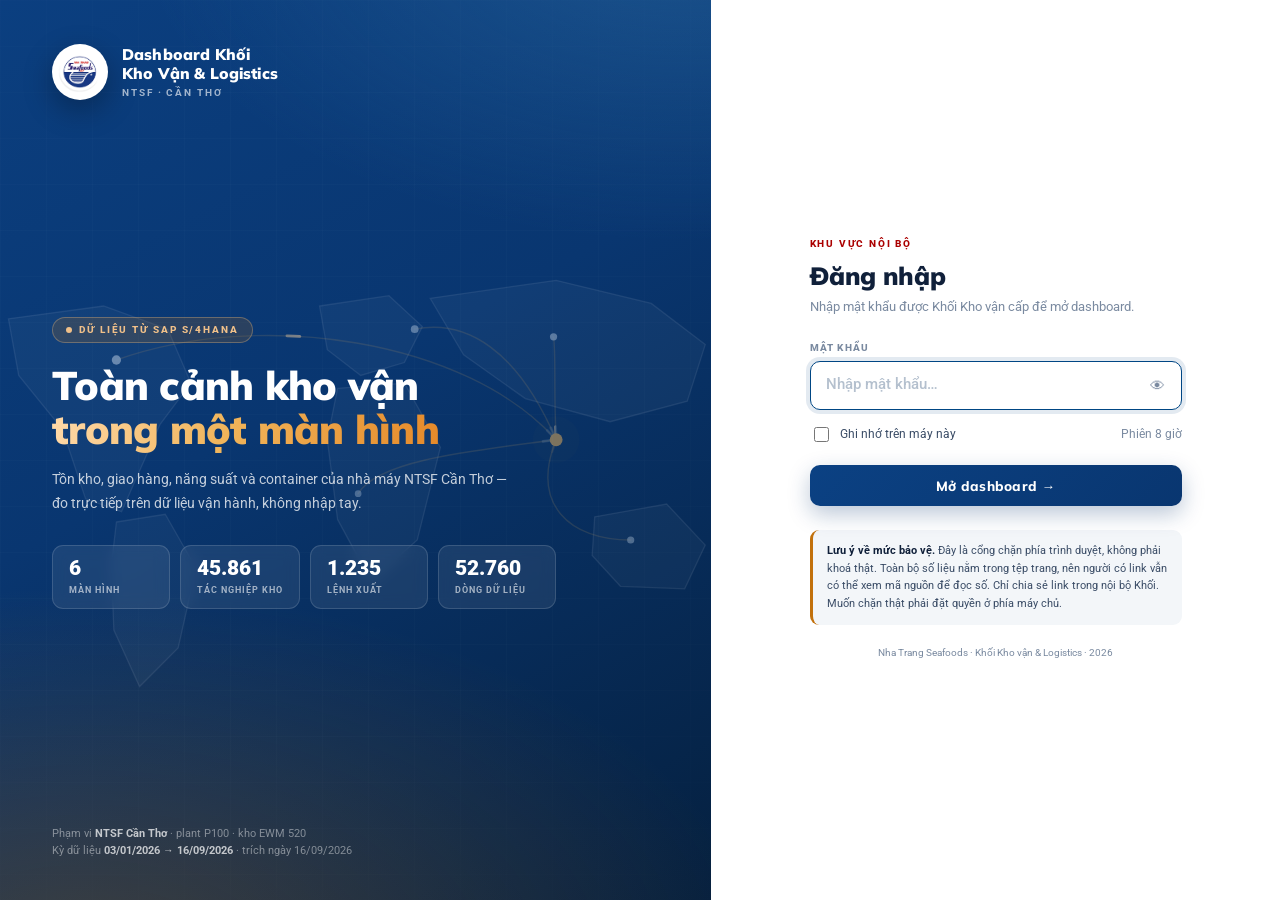
==== dinh-nghia.html @ 48fdb25f "Dashboard Kho van & Logistics NTSF - 6 man hinh, du lieu SAP S/4HANA" ====
<!doctype html>
<html lang="vi">
<head>
<meta charset="utf-8">
<meta name="viewport" content="width=device-width, initial-scale=1, viewport-fit=cover">
<script data-src="auth.js">
/* ═══════════════════════════════════════════════════════
   Dashboard Khối Kho Vận & Logistics — cổng đăng nhập
   ───────────────────────────────────────────────────────
   LƯU Ý QUAN TRỌNG VỀ MỨC BẢO VỆ:
   Đây là CỔNG CHẶN phía trình duyệt, KHÔNG PHẢI KHOÁ THẬT.
   Toàn bộ số liệu nằm ngay trong tệp HTML. Người có link
   vẫn có thể xem mã nguồn trang để đọc số mà không cần
   đăng nhập. Muốn bảo vệ thật thì phải chặn ở phía máy chủ
   (SharePoint, IIS, Nginx...) hoặc mã hoá nội dung trang.
   Mật khẩu ở đây lưu dạng BĂM (SHA-256, 5.000 vòng, có muối)
   nên không đọc ngược ra được, nhưng cổng vẫn vượt qua được.

   ĐỔI MẬT KHẨU: xem hướng dẫn trong tệp DOI-MAT-KHAU.md
   ═══════════════════════════════════════════════════════ */
(function (root) {
  'use strict';

  /* ── Cấu hình ─────────────────────────────────────── */
  var SALT   = 'NTSF-KVL-2026::';
  var ROUNDS = 5000;
  var HASH   = 'af64b8c47783a4b4afd4b6db3922e9144b041d3426dc27fad94410a9715a2b6f';
  var KEY    = 'ntsf_kvl_session';
  var TTL_H  = 8;      // phiên hết hạn sau 8 giờ
  var LOGIN  = 'login.html';

  /* ── SHA-256 thuần JavaScript ─────────────────────────
     Không dùng crypto.subtle vì hàm đó không chạy khi mở
     trang bằng file:// (nháy đúp tệp trên ổ đĩa).        */
  var K = [
    0x428a2f98,0x71374491,0xb5c0fbcf,0xe9b5dba5,0x3956c25b,0x59f111f1,0x923f82a4,0xab1c5ed5,
    0xd807aa98,0x12835b01,0x243185be,0x550c7dc3,0x72be5d74,0x80deb1fe,0x9bdc06a7,0xc19bf174,
    0xe49b69c1,0xefbe4786,0x0fc19dc6,0x240ca1cc,0x2de92c6f,0x4a7484aa,0x5cb0a9dc,0x76f988da,
    0x983e5152,0xa831c66d,0xb00327c8,0xbf597fc7,0xc6e00bf3,0xd5a79147,0x06ca6351,0x14292967,
    0x27b70a85,0x2e1b2138,0x4d2c6dfc,0x53380d13,0x650a7354,0x766a0abb,0x81c2c92e,0x92722c85,
    0xa2bfe8a1,0xa81a664b,0xc24b8b70,0xc76c51a3,0xd192e819,0xd6990624,0xf40e3585,0x106aa070,
    0x19a4c116,0x1e376c08,0x2748774c,0x34b0bcb5,0x391c0cb3,0x4ed8aa4a,0x5b9cca4f,0x682e6ff3,
    0x748f82ee,0x78a5636f,0x84c87814,0x8cc70208,0x90befffa,0xa4506ceb,0xbef9a3f7,0xc67178f2
  ];

  function rotr(x, n) { return (x >>> n) | (x << (32 - n)); }

  function toUtf8(s) {
    var out = '', i, c;
    for (i = 0; i < s.length; i++) {
      c = s.charCodeAt(i);
      if (c < 0x80) out += String.fromCharCode(c);
      else if (c < 0x800) out += String.fromCharCode(0xC0 | (c >> 6), 0x80 | (c & 63));
      else out += String.fromCharCode(0xE0 | (c >> 12), 0x80 | ((c >> 6) & 63), 0x80 | (c & 63));
    }
    return out;
  }

  function sha256(msg) {
    var m = toUtf8(msg), bits = m.length * 8, i, j;
    m += '\x80';
    while (m.length % 64 !== 56) m += '\x00';

    var nw = m.length / 4, words = new Array(nw + 2);
    for (i = 0; i < nw; i++) words[i] = 0;
    for (i = 0; i < m.length; i++) words[i >> 2] |= m.charCodeAt(i) << (24 - (i % 4) * 8);
    words[nw]     = Math.floor(bits / 4294967296);
    words[nw + 1] = bits >>> 0;

    var H = [0x6a09e667,0xbb67ae85,0x3c6ef372,0xa54ff53a,0x510e527f,0x9b05688c,0x1f83d9ab,0x5be0cd19];
    var w = new Array(64), a, b, c, d, e, f, g, h, s0, s1, ch, mj, t1, t2;

    for (j = 0; j < words.length; j += 16) {
      for (i = 0; i < 16; i++) w[i] = words[j + i] | 0;
      for (i = 16; i < 64; i++) {
        s0 = rotr(w[i-15], 7) ^ rotr(w[i-15], 18) ^ (w[i-15] >>> 3);
        s1 = rotr(w[i-2], 17) ^ rotr(w[i-2], 19) ^ (w[i-2] >>> 10);
        w[i] = (w[i-16] + s0 + w[i-7] + s1) | 0;
      }
      a = H[0]; b = H[1]; c = H[2]; d = H[3]; e = H[4]; f = H[5]; g = H[6]; h = H[7];
      for (i = 0; i < 64; i++) {
        s1 = rotr(e, 6) ^ rotr(e, 11) ^ rotr(e, 25);
        ch = (e & f) ^ (~e & g);
        t1 = (h + s1 + ch + K[i] + w[i]) | 0;
        s0 = rotr(a, 2) ^ rotr(a, 13) ^ rotr(a, 22);
        mj = (a & b) ^ (a & c) ^ (b & c);
        t2 = (s0 + mj) | 0;
        h = g; g = f; f = e; e = (d + t1) | 0; d = c; c = b; b = a; a = (t1 + t2) | 0;
      }
      H[0] = (H[0]+a)|0; H[1] = (H[1]+b)|0; H[2] = (H[2]+c)|0; H[3] = (H[3]+d)|0;
      H[4] = (H[4]+e)|0; H[5] = (H[5]+f)|0; H[6] = (H[6]+g)|0; H[7] = (H[7]+h)|0;
    }
    var out = '';
    for (i = 0; i < 8; i++) out += ('00000000' + (H[i] >>> 0).toString(16)).slice(-8);
    return out;
  }

  function derive(pw) {
    var x = sha256(SALT + pw);
    for (var i = 1; i < ROUNDS; i++) x = sha256(x);
    return x;
  }

  /* ── Lưu phiên ────────────────────────────────────── */
  function store(remember) {
    return remember ? root.localStorage : root.sessionStorage;
  }

  function read() {
    var raw = null;
    try { raw = root.sessionStorage.getItem(KEY) || root.localStorage.getItem(KEY); } catch (e) { return null; }
    if (!raw) return null;
    try { return JSON.parse(raw); } catch (e) { return null; }
  }

  function valid() {
    var s = read();
    return !!(s && s.v === HASH && s.e > Date.now());
  }

  function grant(remember) {
    var payload = JSON.stringify({ v: HASH, e: Date.now() + TTL_H * 3600 * 1000 });
    try { store(remember).setItem(KEY, payload); } catch (e) { return false; }
    return true;
  }

  function clear() {
    try { root.sessionStorage.removeItem(KEY); root.localStorage.removeItem(KEY); } catch (e) {}
  }

  /* ── API ──────────────────────────────────────────── */
  root.NTSF_AUTH = {
    /* Kiểm tra mật khẩu. Trả về true/false. */
    check: function (pw) { return derive(String(pw || '')) === HASH; },

    /* Ghi nhận phiên đăng nhập. */
    grant: grant,

    /* Còn phiên hợp lệ hay không. */
    valid: valid,

    /* Số giờ còn lại của phiên. */
    ttl: function () {
      var s = read();
      return s && s.e > Date.now() ? (s.e - Date.now()) / 3600000 : 0;
    },

    /* Đặt ở <head> mỗi trang: chưa đăng nhập thì đá về trang đăng nhập. */
    guard: function () {
      if (valid()) return true;
      var here = root.location.pathname.split('/').pop() || 'index.html';
      root.location.replace(LOGIN + '?next=' + encodeURIComponent(here));
      return false;
    },

    /* Thoát và quay về trang đăng nhập. */
    logout: function () {
      clear();
      root.location.replace(LOGIN);
    },

    /* Dùng khi cần tính lại mã băm cho mật khẩu mới. */
    derive: derive
  };
})(window);

</script>
<script>NTSF_AUTH.guard();</script>
<title>Định nghĩa chỉ số</title>
<link rel="preconnect" href="https://fonts.googleapis.com">
<link rel="preconnect" href="https://fonts.gstatic.com" crossorigin>
<link rel="stylesheet" href="https://fonts.googleapis.com/css2?family=Mulish:wght@400;600;700;800;900&family=Roboto:wght@400;500;700&display=swap">
<style data-src="styles.css">
:root{
  /* ——— Nhận diện Nha Trang Seafoods ——— */
  --navy:#093670; --navy-2:#0c4386; --blue:#004684;
  --c1:#004684; --c2:#2E6FA6; --c3:#7FA8C8; --c4:#0B2B4A; --c5:#C2710C;
  --amber:#C2710C; --amber-soft:#E9A13B; --amber-bg:#FDF6EC; --amber-line:#E8CFA6;
  --brand-red:#AB0101;
  /* ——— Trạng thái ——— */
  --good:#1F7A45; --bad:#B42318; --warn:#B7791F;
  --good-bg:#EDF7F1; --bad-bg:#FDF1F0; --warn-bg:#FDF7EA;
  /* ——— Trung tính lệch xanh ——— */
  --ink:#10203A; --ink-2:#41506B; --ink-3:#78879E;
  --line:#DCE3EB; --line-soft:#EAEFF4;
  --bg:#F3F6F9; --surface:#FFFFFF; --surface-soft:#FAFCFD; --surface-tint:#EFF4F8;
  --on-navy:#C6D4E4; --on-navy-2:#94A9C2;
  /* ——— Hình khối ——— */
  --r-card:12px; --r-panel:8px; --r-kpi:7px; --r-ctl:6px; --r-pill:999px;
  --sh-card:0 2px 8px rgba(9,54,112,.07);
  --sh-kpi:0 1px 4px rgba(9,54,112,.06);
  --sh-float:0 24px 70px rgba(9,26,50,.32);
  --sidebar-w:256px;
}
@media (prefers-color-scheme:dark){ :root:not([data-theme="light"]){
  --navy:#07264F; --navy-2:#0a3163; --blue:#4E96D0;
  --c1:#4E96D0; --c2:#7FB3DC; --c3:#A9CBE8; --c4:#2E6FA6; --c5:#E9A13B;
  --amber:#E9A13B; --amber-bg:#2A2113; --amber-line:#5C4A26;
  --brand-red:#E06060;
  --good:#4FBE83; --bad:#F0736A; --warn:#E0B255;
  --good-bg:#12291D; --bad-bg:#2E1613; --warn-bg:#2A2313;
  --ink:#E8EEF6; --ink-2:#AFC0D4; --ink-3:#7F92A8;
  --line:#22354E; --line-soft:#1B2B40;
  --bg:#0B1522; --surface:#121E2E; --surface-soft:#162335; --surface-tint:#1A2839;
  --on-navy:#B9CBE0; --on-navy-2:#8AA1BC;
  --sh-card:0 2px 8px rgba(0,0,0,.4);
  --sh-kpi:0 1px 4px rgba(0,0,0,.3);
}}
:root[data-theme="dark"]{
  --navy:#07264F; --navy-2:#0a3163; --blue:#4E96D0;
  --c1:#4E96D0; --c2:#7FB3DC; --c3:#A9CBE8; --c4:#2E6FA6; --c5:#E9A13B;
  --amber:#E9A13B; --amber-bg:#2A2113; --amber-line:#5C4A26;
  --brand-red:#E06060;
  --good:#4FBE83; --bad:#F0736A; --warn:#E0B255;
  --good-bg:#12291D; --bad-bg:#2E1613; --warn-bg:#2A2313;
  --ink:#E8EEF6; --ink-2:#AFC0D4; --ink-3:#7F92A8;
  --line:#22354E; --line-soft:#1B2B40;
  --bg:#0B1522; --surface:#121E2E; --surface-soft:#162335; --surface-tint:#1A2839;
  --on-navy:#B9CBE0; --on-navy-2:#8AA1BC;
  --sh-card:0 2px 8px rgba(0,0,0,.4);
  --sh-kpi:0 1px 4px rgba(0,0,0,.3);
}

*{box-sizing:border-box}
html,body{margin:0;padding:0}
body{
  background:var(--bg); color:var(--ink);
  font-family:Mulish,"Segoe UI",system-ui,-apple-system,Arial,sans-serif;
  font-size:14px; line-height:1.45; -webkit-font-smoothing:antialiased;
}
.num{font-family:Roboto,Mulish,system-ui,sans-serif; font-variant-numeric:tabular-nums}

/* ═══ KHUNG ═══ */
.shell{display:flex; min-height:100vh}

/* ═══ SIDEBAR ═══ */
.side{
  width:var(--sidebar-w); flex:0 0 var(--sidebar-w); background:var(--navy);
  display:flex; flex-direction:column; position:sticky; top:0; height:100vh; overflow-y:auto;
}
.side-top{display:flex; gap:12px; align-items:center; padding:20px 16px 18px; border-bottom:1px solid rgba(255,255,255,.09)}
.side-badge{
  width:58px; height:58px; flex:0 0 58px; border-radius:var(--r-pill); background:#fff;
  display:flex; align-items:center; justify-content:center; overflow:hidden;
  box-shadow:0 2px 8px rgba(0,0,0,.25); padding:4px;
}
.side-badge img{
  display:block; width:100%; height:100%;
  max-width:100%; max-height:100%; object-fit:contain;
}
.side-name{font-size:13px; font-weight:800; color:#fff; line-height:1.3; letter-spacing:-.005em}
.side-sub{font-size:9px; font-weight:700; color:var(--on-navy); letter-spacing:.07em; margin-top:4px}
.nav{padding:10px 10px 16px; flex:1}
.nav-label{font-size:8px; font-weight:800; letter-spacing:.15em; text-transform:uppercase; color:var(--amber-soft); padding:20px 9px 9px}
.nav-label + .nav-label, .nav-label.dim{color:var(--on-navy-2)}
.nav-item{ text-decoration:none;
  display:flex; align-items:center; gap:11px; padding:11px 11px; border-radius:var(--r-ctl);
  color:var(--on-navy); font-size:12px; font-weight:600; cursor:pointer; border:0;
  background:transparent; width:100%; text-align:left; font-family:inherit;
  border-left:3px solid transparent; margin-bottom:5px; line-height:1.3;
}
.nav-item:hover{background:rgba(255,255,255,.07); color:#fff}
.nav-item[aria-current="page"]{background:rgba(255,255,255,.13); color:#fff; border-left-color:var(--brand-red)}
.nav-item:focus-visible{outline:2px solid var(--amber-soft); outline-offset:1px}
.nav-ico{width:14px; text-align:center; opacity:.85; flex:0 0 14px}
.nav-item .soon{margin-left:auto; font-size:8px; font-weight:700; color:var(--on-navy-2); letter-spacing:.04em}
.side-foot{padding:16px 16px 20px; border-top:1px solid rgba(255,255,255,.09)}
.side-foot h4{margin:0 0 9px; font-size:9px; font-weight:800; letter-spacing:.13em; color:var(--amber-soft); text-transform:uppercase}
.side-foot p{margin:0 0 6px; font-size:9.5px; color:var(--on-navy-2); line-height:1.6}
.side-foot p:last-child{margin-bottom:0}

/* ═══ MAIN ═══ */
.main{flex:1; min-width:0; display:flex; flex-direction:column}
.topbar{
  position:sticky; top:env(safe-area-inset-top,0px); z-index:30;
  background:var(--surface); border-bottom:1px solid var(--line);
  display:flex; align-items:center; gap:14px; padding:10px 20px; flex-wrap:wrap;
}
.eyebrow{font-size:9px; font-weight:800; letter-spacing:.14em; text-transform:uppercase; color:var(--brand-red)}
.topbar h1{margin:2px 0 0; font-size:23px; font-weight:800; letter-spacing:-.01em}
.topbar .grow{flex:1}
.btn{
  display:inline-flex; align-items:center; gap:6px; font-family:inherit; font-size:11px; font-weight:700;
  padding:7px 13px; border-radius:var(--r-pill); border:1px solid var(--line);
  background:var(--surface); color:var(--ink-2); cursor:pointer;
}
.btn:hover{background:var(--surface-tint); color:var(--ink)}
.btn.primary{background:var(--blue); border-color:var(--blue); color:#fff}
.btn.primary:hover{background:var(--navy); border-color:var(--navy)}
.btn:focus-visible{outline:2px solid var(--amber); outline-offset:2px}

.wrap{padding:16px 20px 40px; display:flex; flex-direction:column; gap:14px}

/* ═══ BỘ LỌC ═══ */
.filters{background:var(--surface); border:1px solid var(--line); border-radius:var(--r-panel); padding:12px 14px; box-shadow:var(--sh-kpi)}
.filters h3{margin:0 0 9px; font-size:12px; font-weight:700}
.chips{display:flex; gap:6px; flex-wrap:wrap; align-items:center}
.chip{
  font-family:inherit; font-size:11px; font-weight:700; padding:5px 11px; border-radius:var(--r-pill);
  border:1px solid var(--line); background:var(--surface); color:var(--ink-2); cursor:pointer;
}
.chip:hover{border-color:var(--c2); color:var(--ink)}
.chip[aria-pressed="true"]{background:var(--blue); border-color:var(--blue); color:#fff}
.chip:focus-visible{outline:2px solid var(--amber); outline-offset:2px}
.filter-note{margin:9px 0 0; font-size:10px; color:var(--ink-3); line-height:1.5}

/* ═══ BĂNG MỤC ═══ */
.banner{
  background:linear-gradient(100deg,var(--navy),var(--navy-2)); color:#fff;
  border-radius:var(--r-panel); padding:13px 16px;
}
.banner h2{margin:0; font-size:20px; font-weight:800; letter-spacing:-.01em}
.banner p{margin:4px 0 0; font-size:10.5px; color:var(--on-navy); line-height:1.5}

/* ═══ HERO + KPI ═══ */
.hero-row{display:grid; grid-template-columns:minmax(230px,1fr) 2.15fr; gap:14px; align-items:stretch}
.hero{
  background:var(--surface); border:1px solid var(--line); border-top:3px solid var(--c5);
  border-radius:var(--r-card); padding:16px; box-shadow:var(--sh-card);
  display:flex; flex-direction:column; justify-content:center; cursor:pointer; text-align:left; font-family:inherit;
}
.hero:hover{border-color:var(--c2)}
.hero:focus-visible{outline:2px solid var(--amber); outline-offset:2px}
.hero .lbl{font-size:9px; font-weight:800; letter-spacing:.11em; text-transform:uppercase; color:var(--ink-3)}
.hero .kpi-head{margin-bottom:2px}
.hero .big{font-size:52px; font-weight:900; line-height:1; letter-spacing:-.03em; margin:7px 0 2px; color:var(--ink)}
.hero .big small{font-size:20px; font-weight:800; margin-left:2px}
.hero .sub{font-size:11px; color:var(--ink-2); font-weight:600}
.hero .delta{margin-top:9px; font-size:11px; font-weight:800}
.hero .foot{margin-top:10px; padding-top:9px; border-top:1px dashed var(--line); font-size:10px; color:var(--ink-3); line-height:1.5}

/* 9 thẻ → lưới 3 cột cho đủ 3 hàng bằng nhau, không để thẻ đứng lẻ */
.kpis{display:grid; grid-template-columns:repeat(3,minmax(0,1fr)); gap:10px}
@media (max-width:1180px){ .kpis{grid-template-columns:repeat(2,minmax(0,1fr))} }
@media (max-width:620px){ .kpis{grid-template-columns:minmax(0,1fr)} }
.kpi{
  background:var(--surface); border:1px solid var(--line); border-radius:var(--r-kpi);
  padding:11px 12px 10px; box-shadow:var(--sh-kpi); cursor:pointer; text-align:left;
  font-family:inherit; color:inherit; display:flex; flex-direction:column; gap:2px;
}
.kpi:hover{border-color:var(--c2)}
.kpi:focus-visible{outline:2px solid var(--amber); outline-offset:2px}
.kpi .lbl{font-size:9px; font-weight:800; letter-spacing:.09em; text-transform:uppercase; color:var(--ink-3)}
/* nhãn cho biết chỉ số thuộc bộ KPI nào */
.kpi-head{display:flex; align-items:center; justify-content:space-between; gap:6px}
.tag{
  font-size:8px; font-weight:800; letter-spacing:.06em; padding:2px 6px;
  border-radius:var(--r-pill); white-space:nowrap; flex:none;
}
.tag.kpi-code{background:var(--surface-tint); color:var(--blue); border:1px solid var(--line)}
.tag.kpi-part{background:var(--warn-bg); color:var(--warn); border:1px solid var(--amber-line)}
.tag.ops{background:transparent; color:var(--ink-3); border:1px dashed var(--line)}
.kpi .val{font-size:19px; font-weight:800; line-height:1.15; letter-spacing:-.02em}
.kpi .unit{font-size:9px; font-weight:400; color:var(--ink-3); margin-left:3px}
.kpi .cmp{font-size:9px; font-weight:800; margin-top:1px}
.kpi .prev{font-size:9px; color:var(--ink-3)}
.kpi .formula{font-size:9px; color:var(--ink-3); margin-top:5px; padding-top:5px; border-top:1px dashed var(--line-soft); line-height:1.4}
.kpi .spark{margin-top:5px; height:26px}
.up{color:var(--good)} .down{color:var(--bad)} .flat{color:var(--ink-3)}

/* ═══ THẺ BIỂU ĐỒ ═══ */
.grid2{display:grid; grid-template-columns:repeat(auto-fit,minmax(380px,1fr)); gap:14px}
.card{background:var(--surface); border:1px solid var(--line); border-radius:var(--r-card); padding:14px 16px 12px; box-shadow:var(--sh-card)}
.card h3{margin:0; font-size:14px; font-weight:700; letter-spacing:-.005em}
.card .how{margin:5px 0 0; font-size:10px; color:var(--ink-3); line-height:1.5}
.legend{display:flex; gap:14px; flex-wrap:wrap; margin:9px 0 2px}
.legend span{display:inline-flex; align-items:center; gap:5px; font-size:10px; font-weight:600; color:var(--ink-2)}
.swatch{width:11px; height:11px; border-radius:2px; flex:0 0 11px}
.swatch.line{height:3px; border-radius:2px; width:15px; flex-basis:15px}
.swatch.dash{height:0; border-top:2px dashed var(--ink-3); width:15px; flex-basis:15px; border-radius:0}
.chart{margin-top:4px; position:relative}
.chart svg{display:block; width:100%; height:auto}
.hitbox{cursor:pointer}
.hitbox:hover{fill:rgba(0,70,132,.06)}

/* tooltip */
.tip{
  position:fixed; z-index:120; pointer-events:none; opacity:0; transition:opacity .09s;
  background:var(--surface); border:1px solid var(--line); border-radius:var(--r-ctl);
  box-shadow:0 12px 32px rgba(9,54,112,.2); padding:8px 10px; font-size:11px; min-width:130px;
}
.tip.on{opacity:1}
.tip b{display:block; font-size:11px; margin-bottom:5px; color:var(--ink)}
.tip .r{display:flex; justify-content:space-between; gap:14px; margin-top:2px; color:var(--ink-2)}
.tip .r i{font-style:normal; font-weight:700; color:var(--ink)}

/* ═══ BẢNG ═══ */
.tbl-wrap{overflow-x:auto; margin-top:10px}
table{border-collapse:collapse; width:100%; font-size:11px; min-width:520px}
thead th{
  background:var(--navy); color:#fff; font-size:9px; font-weight:800; letter-spacing:.07em;
  text-transform:uppercase; padding:8px 10px; text-align:left; white-space:nowrap;
}
thead th.r{text-align:right}
tbody td{padding:8px 10px; border-bottom:1px solid var(--line-soft); color:var(--ink-2)}
tbody td.r{text-align:right}
tbody td b{color:var(--ink); font-weight:700}
tbody tr:hover{background:var(--surface-tint)}
.dot{display:inline-block; width:8px; height:8px; border-radius:50%; margin-right:6px; vertical-align:-1px}
.pill{display:inline-flex; align-items:center; gap:5px; font-size:9.5px; font-weight:800; padding:3px 8px; border-radius:var(--r-pill)}
.pill.bad{background:var(--bad-bg); color:var(--bad)}
.pill.warn{background:var(--warn-bg); color:var(--warn)}
.pill.good{background:var(--good-bg); color:var(--good)}

/* ═══ HỘP KẾT LUẬN ═══ */
.insight{background:var(--amber-bg); border:1px solid var(--amber-line); border-left:4px solid var(--amber); border-radius:var(--r-panel); padding:12px 15px}
.insight h4{margin:0 0 6px; font-size:9.5px; font-weight:800; letter-spacing:.11em; text-transform:uppercase; color:var(--amber)}
.insight p{margin:0 0 5px; font-size:11.5px; color:var(--ink-2); line-height:1.6}
.insight p:last-child{margin-bottom:0}
.insight .formula{font-family:Roboto,monospace; font-weight:700; color:var(--ink); font-size:11.5px}
.insight .act{font-weight:800; color:var(--ink)}

/* ═══ MODAL ĐÀO SÂU ═══ */
.scrim{position:fixed; inset:0; background:rgba(9,26,50,.62); z-index:200; display:none; padding:20px; overflow-y:auto}
.scrim.on{display:block}
.modal{
  background:var(--bg); border-radius:var(--r-card); box-shadow:var(--sh-float);
  max-width:1120px; margin:0 auto; overflow:hidden;
}
.modal-head{background:var(--surface); padding:15px 20px 13px; border-bottom:1px solid var(--line); display:flex; align-items:flex-start; gap:14px}
.modal-head h2{margin:2px 0 0; font-size:23px; font-weight:800; letter-spacing:-.015em}
.modal-head h2 span{font-size:14px; font-weight:600; color:var(--ink-3); margin-left:7px}
.modal-body{padding:14px 20px 22px; display:flex; flex-direction:column; gap:13px}
.attrs{display:grid; grid-template-columns:repeat(auto-fit,minmax(118px,1fr)); gap:0; background:var(--surface); border:1px solid var(--line); border-radius:var(--r-panel); overflow:hidden}
.attr{padding:10px 13px; border-right:1px solid var(--line-soft)}
.attr:last-child{border-right:0}
.attr .k{font-size:8.5px; font-weight:800; letter-spacing:.09em; text-transform:uppercase; color:var(--ink-3)}
.attr .v{font-size:13px; font-weight:800; margin-top:3px; color:var(--ink)}
.attr .v small{font-size:9.5px; font-weight:600; color:var(--ink-3)}
.close{background:transparent; border:0; font-size:22px; line-height:1; color:var(--ink-3); cursor:pointer; padding:3px 7px; border-radius:var(--r-ctl); font-family:inherit}
.close:hover{background:var(--surface-tint); color:var(--ink)}
.close:focus-visible{outline:2px solid var(--amber); outline-offset:2px}

@media (max-width:960px){
  .hero-row{grid-template-columns:1fr}
  .side{position:fixed; left:-260px; transition:left .2s; z-index:60}
  .side.open{left:0}
  .main{width:100%}
  .menu-btn{display:inline-flex !important}
}
.menu-btn{display:none}
@media (max-width:430px){
  .wrap{padding:12px 16px 32px}
  .topbar{padding:10px 16px}
  .hero .big{font-size:42px}
}
@media (prefers-reduced-motion:reduce){*{transition:none !important; animation:none !important}}
.nav-item[aria-disabled="true"]{opacity:.62; cursor:default}
.nav-item[aria-disabled="true"]:hover{background:transparent; color:var(--on-navy)}

</style>
<style>
/* ── Từ điển chỉ số — chỉ dùng ở màn này ── */
.search{display:flex;align-items:center;gap:8px;background:var(--card);border:1px solid var(--line);
  border-radius:var(--r-pill);padding:7px 14px;max-width:420px;margin-top:10px}
.search input{border:0;background:transparent;flex:1;font:400 12.5px/1.4 Roboto,sans-serif;color:var(--ink);outline:none;min-width:0}
.search input::placeholder{color:var(--ink-3)}
.search span{color:var(--ink-3);font-size:12px;flex:none}
.count{font:700 10.5px/1.4 Roboto,sans-serif;color:var(--ink-3);margin-top:8px}
.dgrid{display:grid;grid-template-columns:repeat(2,minmax(0,1fr));gap:10px;margin-top:12px}
@media(max-width:900px){.dgrid{grid-template-columns:1fr}}
.dcard{background:var(--card);border:1px solid var(--line);border-radius:var(--r-panel);padding:13px 15px 12px;
  display:flex;flex-direction:column;gap:7px}
.dcard.hide{display:none}
.d-top{display:flex;align-items:flex-start;gap:8px;flex-wrap:wrap}
.d-top h4{margin:0;font:800 14px/1.3 Mulish,sans-serif;color:var(--ink);flex:1;min-width:140px}
.d-val{font:800 14px/1 Roboto,sans-serif;color:var(--blue);white-space:nowrap}
.d-val small{font:400 9.5px/1 Roboto,sans-serif;color:var(--ink-3);margin-left:3px}
.d-row{display:flex;gap:9px;font:400 11.5px/1.55 Roboto,sans-serif;color:var(--ink-2)}
.d-row b{flex:none;width:62px;font:700 9px/1.75 Roboto,sans-serif;letter-spacing:.06em;
  text-transform:uppercase;color:var(--ink-3)}
.d-ct{background:var(--panel);border-radius:6px;padding:7px 10px;
  font:500 11.5px/1.55 Roboto,sans-serif;color:var(--ink);border-left:3px solid var(--c3)}
.d-ct code{font:inherit;font-weight:700}
.d-warn{background:rgba(183,121,31,.10);border-left:3px solid var(--warn);border-radius:6px;padding:7px 10px;
  font:400 11.5px/1.6 Roboto,sans-serif;color:var(--ink-2)}
.d-warn b{color:var(--ink)}
.conv{display:grid;grid-template-columns:repeat(4,minmax(0,1fr));gap:9px;margin-top:10px}
@media(max-width:1180px){.conv{grid-template-columns:repeat(2,minmax(0,1fr))}}
@media(max-width:620px){.conv{grid-template-columns:1fr}}
.conv>div{background:var(--panel);border:1px solid var(--line);border-radius:var(--r-panel);padding:10px 12px}
.conv h5{margin:0 0 3px;font:800 10px/1.3 Roboto,sans-serif;letter-spacing:.06em;text-transform:uppercase;color:var(--ink-3)}
.conv p{margin:0;font:400 11.5px/1.5 Roboto,sans-serif;color:var(--ink-2)}
.conv b{color:var(--ink)}
</style>
<script data-src="logo.js">
window.NTSF_LOGO = '[data-uri]';
</script>
<script data-src="app.js">
/* ═══════════════════════════════════════════════════════
   Dashboard Khối Kho Vận & Logistics — thành phần dùng chung
   Sidebar · logo · điều hướng · giao diện sáng-tối
   ═══════════════════════════════════════════════════════ */
(function () {
  'use strict';

  var NAV = [
    { group: 'Điều hành' },
    { id: 'tong-quan',  href: 'index.html',      ico: '◪', label: 'Tổng quan' },
    { id: 'giao-hang',  href: 'giao-hang.html',  ico: '◰', label: 'Giao hàng & Khách hàng' },
    { id: 'ton-kho',    href: 'ton-kho.html',    ico: '▦', label: 'Tồn kho' },
    { id: 'nang-suat',  href: 'nang-suat.html',  ico: '◱', label: 'Năng suất kho' },
    { group: 'Quản trị', dim: true },
    { id: 'du-lieu',    href: 'du-lieu.html',    ico: '◈', label: 'Tình trạng dữ liệu KPI' },
    { id: 'dinh-nghia', href: 'dinh-nghia.html', ico: '◇', label: 'Định nghĩa chỉ số' }
  ];

  var FOOT = [
    'SAP S/4HANA · plant P100 · kho EWM 520',
    '45.861 tác nghiệp · 12.149 dòng lệnh xuất',
    '03/01/2026 → 16/09/2026 · trích 16/09/2026'
  ];

  function buildSidebar() {
    var side = document.getElementById('side');
    if (!side) return;
    var page = document.body.dataset.page || 'tong-quan';

    var html = ''
      + '<div class="side-top">'
      +   '<span class="side-badge"><img id="brandLogo" alt="Nha Trang Seafoods"></span>'
      +   '<div>'
      +     '<div class="side-name">Dashboard Khối<br>Kho Vận &amp; Logistics</div>'
      +     '<div class="side-sub">NTSF · CẦN THƠ</div>'
      +   '</div>'
      + '</div><nav class="nav">';

    NAV.forEach(function (n) {
      if (n.group) {
        html += '<div class="nav-label' + (n.dim ? ' dim' : '') + '">' + n.group + '</div>';
        return;
      }
      var on = n.id === page;
      var dead = n.href === '#';
      html += '<a class="nav-item" href="' + n.href + '"'
            + (on ? ' aria-current="page"' : '')
            + (dead ? ' aria-disabled="true"' : '') + '>'
            + '<span class="nav-ico">' + n.ico + '</span>' + n.label
            + (n.tag ? '<span class="soon">' + n.tag + '</span>' : '')
            + '</a>';
    });

    html += '</nav><div class="side-foot"><h4>Nguồn dữ liệu</h4>'
          + FOOT.map(function (p) { return '<p>' + p + '</p>'; }).join('')
          + '</div>';

    side.innerHTML = html;

    var img = document.getElementById('brandLogo');
    if (img && window.NTSF_LOGO) img.src = window.NTSF_LOGO;
  }

  function wireChrome() {
    var menu = document.getElementById('menuBtn');
    var side = document.getElementById('side');
    if (menu && side) menu.addEventListener('click', function () { side.classList.toggle('open'); });

    var t = document.getElementById('themeBtn');
    if (t) t.addEventListener('click', function () {
      var cur = document.documentElement.getAttribute('data-theme');
      var next = cur === 'dark' ? 'light'
               : cur === 'light' ? 'dark'
               : (matchMedia('(prefers-color-scheme: dark)').matches ? 'light' : 'dark');
      document.documentElement.setAttribute('data-theme', next);
      if (typeof window.drawAll === 'function') window.drawAll();
    });
  }

  /* Nút thoát — đặt cạnh nút "Giám đốc Khối" trên thanh trên cùng.
     Chỉ hiện khi trang có cổng đăng nhập (auth.js đã nạp). */
  function wireLogout() {
    if (!window.NTSF_AUTH) return;
    var bar = document.querySelector('.topbar');
    if (!bar || bar.querySelector('.logout-btn')) return;

    var b = document.createElement('button');
    b.className = 'btn logout-btn';
    b.type = 'button';
    b.title = 'Thoát khỏi dashboard';
    b.textContent = '⇥ Thoát';
    b.addEventListener('click', function () {
      if (confirm('Thoát khỏi dashboard?')) window.NTSF_AUTH.logout();
    });

    var last = bar.querySelector('.btn.primary');
    if (last) bar.insertBefore(b, last); else bar.appendChild(b);
  }

  function start() { buildSidebar(); wireChrome(); wireLogout(); }

  if (document.readyState === 'loading') document.addEventListener('DOMContentLoaded', start);
  else start();
})();

</script>
</head>
<body data-page="dinh-nghia">
<div class="shell">

  <aside class="side" id="side"></aside>

  <div class="main">
    <header class="topbar">
      <button class="btn menu-btn" id="menuBtn" aria-label="Mở menu">☰</button>
      <div>
        <div class="eyebrow">Nha Trang Seafoods · Khối Kho vận &amp; Logistics</div>
        <h1>Định nghĩa chỉ số</h1>
      </div>
      <div class="grow"></div>
      <button class="btn" id="themeBtn">◑ Giao diện</button>
      <button class="btn" onclick="window.print()">⎙ In / PDF</button>
      <button class="btn primary">Giám đốc Khối</button>
    </header>

    <div class="wrap">

      <section class="banner">
        <h2>Mọi con số trên dashboard được tính như thế nào</h2>
        <p>26 chỉ số đang hiển thị trên 5 màn hình · mỗi mục ghi rõ công thức, nguồn dữ liệu, xuất hiện ở đâu và cần lưu ý gì khi đọc · đây là màn tra cứu, cố ý không có biểu đồ</p>
      </section>

      <!-- QUY ƯỚC CHUNG -->
      <article class="card">
        <h3>Quy ước chung của toàn bộ dashboard</h3>
        <p class="how">Áp dụng cho mọi con số ở mọi màn · đọc phần này trước khi đọc từng chỉ số</p>
        <div class="conv">
          <div><h5>Phạm vi</h5><p>Chỉ <b>NTSF Cần Thơ</b>. Company code <b>P001</b>, plant <b>P100</b>, kho EWM <b>520</b>. Các nhà máy khác chưa dùng SAP nên không có trong dashboard.</p></div>
          <div><h5>Kỳ dữ liệu</h5><p><b>03/01/2026 → 16/09/2026</b>. Tháng 9 mới có <b>12 ngày</b>, đừng so trực tiếp với tháng đủ.</p></div>
          <div><h5>Thời điểm trích</h5><p><b>16/09/2026</b>, trích thủ công một lần. Số liệu đứng yên cho tới lần trích sau.</p></div>
          <div><h5>Múi giờ</h5><p>SAP lưu theo <b>UTC</b>. Dashboard đã đổi sang <b>giờ Việt Nam (UTC+7)</b> ở mọi chỗ hiển thị giờ.</p></div>
          <div><h5>Đơn vị khối lượng</h5><p><b>Tấn</b> = 1.000 kg. Chỉ cộng các dòng có đơn vị <b>KG</b> — dữ liệu gốc có 24 loại đơn vị, cộng lẫn sẽ sai.</p></div>
          <div><h5>Đơn vị tiền</h5><p><b>Tỷ đồng</b>, theo <b>giá trị sổ sách</b> của SAP, không phải giá bán.</p></div>
          <div><h5>Cách viết số</h5><p>Dấu <b>chấm</b> ngăn hàng nghìn, dấu <b>phẩy</b> ngăn thập phân. Chênh lệch giữa hai tỷ lệ ghi là <b>điểm %</b>.</p></div>
          <div><h5>Nhãn trên thẻ</h5><p>Nhãn <b>mã KPI</b> là chỉ tiêu cam kết. Nhãn <b>Vận hành</b> là chỉ số theo dõi thêm, không thuộc bộ KPI nào.</p></div>
        </div>
      </article>

      <!-- TỪ ĐIỂN -->
      <section class="filters">
        <h3>Tra cứu chỉ số</h3>
        <div class="search">
          <span>⌕</span>
          <input id="q" type="search" placeholder="Gõ tên chỉ số, mã KPI hoặc từ khoá…" autocomplete="off">
        </div>
        <div class="chips" id="chips" style="margin-top:10px">
          <button class="chip" aria-pressed="true" data-g="all">Tất cả</button>
          <button class="chip" data-g="ton">Tồn kho</button>
          <button class="chip" data-g="giao">Giao hàng</button>
          <button class="chip" data-g="cont">Container</button>
          <button class="chip" data-g="ns">Năng suất</button>
          <button class="chip" data-g="qt">Quản trị</button>
        </div>
        <p class="count" id="count"></p>
      </section>

      <div class="dgrid" id="dgrid"></div>

      <p class="count" id="empty" style="display:none;text-align:center;padding:24px 0">
        Không có chỉ số nào khớp. Thử một từ khoá ngắn hơn.
      </p>

      <!-- THUẬT NGỮ -->
      <article class="card">
        <h3>Từ điển thuật ngữ SAP và EWM</h3>
        <p class="how">Những tên gọi xuất hiện trong dữ liệu gốc và trong các báo cáo SAP, dịch sang cách nói của Khối</p>
        <div class="tbl-wrap"><table id="tblTerm">
          <thead><tr><th style="width:230px">Thuật ngữ</th><th style="width:200px">Gọi trong dashboard</th><th>Nghĩa</th></tr></thead>
          <tbody></tbody>
        </table></div>
      </article>

      <!-- KHÔNG ĐO ĐƯỢC -->
      <article class="card" style="border-top:3px solid var(--bad)">
        <h3>Những gì dashboard chưa đo được</h3>
        <p class="how">Liệt kê thẳng để không ai đi tìm nhầm chỗ · mỗi dòng ghi rõ vướng ở đâu</p>
        <div class="tbl-wrap"><table id="tblGap">
          <thead><tr><th style="width:250px">Nội dung</th><th style="width:220px">Vướng ở đâu</th><th>Vì sao</th></tr></thead>
          <tbody></tbody>
        </table></div>
      </article>

      <section class="insight">
        <h4>Ba chỗ dễ đọc nhầm nhất</h4>
        <p><span class="formula">Tổng luân chuyển kho 37.387 tấn ≠ Sản lượng giao khách 2.570 tấn — chênh 14,5 lần</span></p>
        <p><b>Một — luân chuyển kho và giao khách là hai thứ khác nhau.</b> Màn 1 có biểu đồ <b>Tổng luân chuyển kho</b> gồm toàn bộ 46 kho, tính cả nguyên liệu vào sản xuất và thức ăn ra trại. Màn 2 có <b>Sản lượng giao cho khách</b> chỉ tính hàng đi khách. Hai biểu đồ này không bao giờ khớp nhau và không nên khớp.</p>
        <p><b>Hai — cùng một chỉ số nhưng khác kỳ.</b> Màn 1 là màn điều hành nên hiển thị <b>tháng gần nhất</b>: giao đúng hạn 52,7%, sản lượng xử lý 103 tấn mỗi ngày. Các màn chuyên đề hiển thị <b>toàn kỳ</b>: giao đúng hạn 16,6%, sản lượng xử lý 144 tấn mỗi ngày. Không phải số nào sai, chỉ là khác kỳ — nhãn trên mỗi thẻ đều ghi rõ.</p>
        <p><b>Ba — con số đẹp chưa chắc là tin tốt.</b> <b>Chính xác soạn hàng 100%</b> không chứng minh thao tác chính xác, vì hệ thống tự xác nhận lệnh ngay khi tạo. <b>Mức lấp đầy kho 95,5%</b> không nói kho đã dùng hết sức chứa, vì mẫu số là đỉnh tồn chứ không phải sức chứa thiết kế. Hai chỗ này đều đã ghi cảnh báo ngay trên thẻ.</p>
        <p class="act">Gợi ý hành động: khi bộ KPI chính thức của Khối được chốt, sửa lại đúng ba chỗ — mảng chỉ tiêu ở Màn 5, nhãn mã KPI trên các thẻ, và các mục tương ứng ở màn này. Toàn bộ biểu đồ và bảng còn lại tự cập nhật theo.</p>
      </section>

    </div>
  </div>
</div>

<script>
/* ═══ TỪ ĐIỂN CHỈ SỐ — 26 mục đang hiển thị trên 5 màn ═══ */
const G={ton:'Tồn kho',giao:'Giao hàng',cont:'Container',ns:'Năng suất',qt:'Quản trị'};
const DEFS=[
/* ── TỒN KHO ── */
{g:'ton', n:'Tồn kho cuối kỳ', ma:null, val:'6.153,4', u:'tấn', man:'Màn 1 · Màn 3',
 ct:'Khối lượng tồn tại thời điểm chốt cuối tháng, chỉ cộng các dòng có đơn vị KG',
 ng:'stock_monthly.csv ← MMIM_STOCKINDATERANGE_SRV (tương đương MB5B / ZWM06)',
 luu:'Đây là số chốt cuối tháng 9. Ảnh chụp tồn tức thời trong stock.csv cho <b>6.040,2 tấn</b> — lệch vì khác thời điểm chốt, không phải một trong hai sai.'},

{g:'ton', n:'Mức lấp đầy kho', ma:'CC-04', val:'95,5', u:'%', man:'Màn 1 · Màn 3',
 ct:'Tồn kho cuối kỳ ÷ Sức chứa quy ước 6.444,6 tấn',
 ng:'stock_monthly.csv',
 luu:'<b>Mẫu số là ước tính.</b> 6.444,6 tấn là đỉnh tồn cao nhất trong kỳ, không phải sức chứa thiết kế của kho. Con số 95,5% chỉ nói kho đang gần mức đầy nhất từng đạt, chưa nói đã dùng bao nhiêu phần sức chứa thật.'},

{g:'ton', n:'Số ngày tồn kho thành phẩm', ma:'CC-02', val:'48,6', u:'ngày', man:'Màn 1 · Màn 3',
 ct:'Tồn kho bình quân ÷ Lượng xuất bình quân mỗi ngày',
 ng:'inventory_value.csv ← MM_IM_INV_TURNOVR_ANLYS_SRV',
 luu:'Nằm trong khoảng cam kết 30–60 ngày. Nhóm <b>Z401 thức ăn</b> có nhịp luân chuyển rất khác thành phẩm, nên tách riêng khi báo cáo để không kéo lệch số chung.'},

{g:'ton', n:'Giá trị tồn kho', ma:null, val:'440,3', u:'tỷ đồng', man:'Màn 1 · Màn 3',
 ct:'Tổng giá trị sổ sách của hàng tồn tại thời điểm chốt',
 ng:'inventory_value.csv ← MM_IM_INV_TURNOVR_ANLYS_SRV',
 luu:'Là <b>giá trị sổ sách</b> theo phương pháp tính giá của SAP, không phải giá bán. Bình quân cả kỳ chỉ <b>263,0 tỷ</b> — cuối kỳ đang cao hơn bình quân <b>67%</b>.'},

{g:'ton', n:'Vốn đọng trong kho', ma:'CC-03 · phần', val:'26,0', u:'tỷ đồng', man:'Màn 1 · Màn 3',
 ct:'Tổng giá trị 20 mã có giá trị trên 500 triệu nhưng vòng quay dưới 1',
 ng:'inventory_value.csv',
 luu:'Bằng <b>9,9%</b> giá trị tồn bình quân, so với chỉ tiêu CC-03 là dưới 5%. Mới là vế <b>chậm luân chuyển</b> của CC-03; vế <b>cận date</b> chưa đo được vì thiếu hạn sử dụng.'},

{g:'ton', n:'Tồn trên 90 ngày', ma:null, val:'520,5', u:'tấn', man:'Màn 3',
 ct:'Khối lượng các lô có tuổi trên 90 ngày tính từ ngày sản xuất',
 ng:'batch.csv ← API_BATCH_SRV',
 luu:'Đây là <b>tuổi lô</b>, không phải cận hạn sử dụng. Hàng đông lạnh có hạn dùng dài hơn 90 ngày rất nhiều — đừng đọc thành hàng sắp hỏng. Dùng để nhắc rà soát, không dùng để kết luận chất lượng.'},

{g:'ton', n:'Mức tập trung giá trị', ma:null, val:'71,3', u:'%', man:'Màn 3',
 ct:'Tỷ trọng giá trị tồn kho nằm ở nhóm mã hàng đắt nhất theo phân loại ABC',
 ng:'inventory_value.csv',
 luu:'105 mã ở nhóm đầu đã chiếm <b>187,5 tỷ</b>. Dùng để chọn nhóm mã cần kiểm soát chặt và ưu tiên kiểm kê trước.'},

{g:'ton', n:'Biến động ròng theo tháng', ma:null, val:null, u:null, man:'Màn 1 · Màn 3',
 ct:'Lượng nhập trong tháng − Lượng xuất trong tháng',
 ng:'stock_monthly.csv',
 luu:'Cột hướng lên là kho phình ra, cột hướng xuống là kho vơi đi. Đọc cùng biểu đồ tồn kho để thấy tồn tăng do nhập nhiều hay do xuất chậm.'},

{g:'ton', n:'Tổng luân chuyển kho theo tháng', ma:null, val:null, u:null, man:'Màn 1',
 ct:'Tổng khối lượng nhập cộng tổng khối lượng xuất trong tháng, tính trên toàn bộ 46 kho',
 ng:'stock_monthly.csv',
 luu:'<b>Không phải sản lượng giao khách.</b> Bao gồm cả nguyên liệu vào sản xuất và thức ăn ra trại. Tháng 1 luân chuyển 37.387 tấn nhưng chỉ giao khách 2.570 tấn — lệch <b>14,5 lần</b>.'},

/* ── GIAO HÀNG ── */
{g:'giao', n:'Giao hàng đúng hạn', ma:'SX-05', val:'52,7', u:'% tháng 9', man:'Màn 1 · Màn 2',
 ct:'Dòng lệnh xuất trễ không quá 24 giờ ÷ tổng số dòng đã xuất, nhóm theo tháng kế hoạch',
 ng:'odo_item.csv ← API_WHSE_OUTB_DLV_ORDER',
 luu:'Toàn kỳ là <b>16,6%</b> (1.757 trên 10.610 dòng), tháng 9 là <b>52,7%</b> — khác nhau vì khác kỳ, không phải số nào sai. <b>Trước khi công bố ra ngoài Khối cần nghiệp vụ xác nhận:</b> mốc kế hoạch đang lấy từ trường ngày giao dự kiến trên lệnh xuất; nếu trường này được đặt theo ngày khách yêu cầu thì đây là OTD thật, nếu chỉ là ngày tạo lệnh thì đang đo sai đối tượng.'},

{g:'giao', n:'Sản lượng giao cho khách', ma:null, val:'20.392', u:'tấn', man:'Màn 2',
 ct:'Tổng khối lượng trên các dòng lệnh xuất đã ghi nhận xuất kho thực tế',
 ng:'odo_item.csv',
 luu:'Chỉ tính hàng đi khách. Khác hoàn toàn với <b>Tổng luân chuyển kho</b> ở Màn 1 — đây là hai đại lượng riêng, không so trực tiếp được.'},

{g:'giao', n:'Lệnh xuất kho', ma:null, val:'1.235', u:'lệnh', man:'Màn 2',
 ct:'Số chứng từ lệnh xuất kho phát sinh trong kỳ, mỗi lệnh gồm nhiều dòng mặt hàng',
 ng:'odo_head.csv · odo_item.csv',
 luu:'1.235 lệnh tương ứng <b>12.149 dòng</b>, trong đó <b>10.610 dòng</b> đã có mốc xuất thực tế.'},

{g:'giao', n:'Số khách hàng', ma:null, val:'66', u:'khách', man:'Màn 2',
 ct:'Số bên nhận hàng riêng biệt xuất hiện trên lệnh xuất trong kỳ',
 ng:'odo_head.csv',
 luu:'Danh sách có cả <b>điểm đến nội bộ</b> như Kho CTY NTSF, nên đây không phải 66 khách hàng bên ngoài. Cần lọc lại nếu dùng cho báo cáo thương mại.'},

{g:'giao', n:'Độ trễ trung vị', ma:null, val:'16,7', u:'giờ tháng 9', man:'Màn 2',
 ct:'Giá trị nằm giữa của độ trễ trên các dòng đã xuất trong tháng',
 ng:'odo_item.csv',
 luu:'Dùng <b>trung vị</b> thay vì trung bình vì một số đơn trễ rất nặng sẽ kéo lệch trung bình. Tháng 9 đã giảm từ 42,1 giờ xuống 16,7 giờ.'},

{g:'giao', n:'Giao trong 7 ngày', ma:null, val:'37,2', u:'%', man:'Màn 2',
 ct:'Dòng lệnh trễ không quá 7 ngày ÷ tổng số dòng đã xuất',
 ng:'odo_item.csv',
 luu:'Ngưỡng nới rộng hơn OTD, dùng để thấy phần đuôi trễ nặng. Còn <b>62,8%</b> số dòng trễ quá 7 ngày.'},

{g:'giao', n:'Lệnh xuất còn treo', ma:null, val:'18.923', u:'tấn', man:'Màn 1',
 ct:'Khối lượng trên các dòng lệnh xuất chưa ghi nhận mốc xuất kho thực tế',
 ng:'odo_item.csv',
 luu:'Tương ứng <b>1.539 dòng</b> (12.149 trừ 10.610). Cần rà xem là đơn còn hiệu lực hay đơn cũ chưa đóng — số này lớn bất thường so với sản lượng giao thật.'},

/* ── CONTAINER ── */
{g:'cont', n:'Số container xuất', ma:null, val:'1.231', u:'container', man:'Màn 1 · Màn 2',
 ct:'Mỗi lệnh xuất kho được tính là một container',
 ng:'container_daily.csv, suy ra từ odo_head.csv',
 luu:'<b>Đây là quy ước, không phải số đếm thật.</b> Căn cứ: khối lượng mỗi lệnh bị chặn cứng ở đúng <b>26,0 tấn</b> và không lệnh nào vượt — dấu hiệu của giới hạn một container. Trung vị 19,0 tấn mỗi lệnh. SAP hiện không lưu số container thật.'},

{g:'cont', n:'Container mỗi ngày làm việc', ma:null, val:null, u:null, man:'Màn 1 · Màn 2',
 ct:'Số container trong kỳ ÷ số ngày thực có phát sinh của kỳ đó',
 ng:'container_daily.csv',
 luu:'Chia cho <b>ngày có phát sinh</b>, không chia cho số ngày theo lịch. Thứ Hai đạt 8,6 container mỗi ngày so với chủ nhật 2,6 — dùng để bố trí xe và nhân lực bốc xếp.'},

{g:'cont', n:'Khối lượng bình quân mỗi container', ma:null, val:'16,6', u:'tấn', man:'Màn 2',
 ct:'Tổng khối lượng đã giao ÷ số container',
 ng:'container_daily.csv · odo_item.csv',
 luu:'<b>Không phải hiệu suất container.</b> Muốn tính hiệu suất (chỉ tiêu LG-01) phải biết loại container và tải trọng định mức của từng chuyến — thông tin này nằm ở booking hãng tàu, hiện chưa vào SAP.'},

/* ── NĂNG SUẤT ── */
{g:'ns', n:'Sản lượng xử lý', ma:null, val:'144', u:'t/ngày toàn kỳ', man:'Màn 1 · Màn 4',
 ct:'Khối lượng xác nhận trên lệnh tác nghiệp kho ÷ số ngày có phát sinh',
 ng:'task_daily.csv ← API_WAREHOUSE_ORDER_TASK',
 luu:'Màn 1 hiển thị <b>103 tấn/ngày</b> của riêng tháng 9, Màn 4 hiển thị <b>144 tấn/ngày</b> bình quân toàn kỳ 238 ngày. Khác kỳ chứ không mâu thuẫn. Trung vị 143,5 tấn, ngày cao nhất 339,0 tấn.'},

{g:'ns', n:'Tác nghiệp kho', ma:null, val:'45.861', u:'lệnh', man:'Màn 1 · Màn 4',
 ct:'Số lệnh soạn hàng và điều chuyển đã được xác nhận trong kỳ',
 ng:'task_daily.csv ← API_WAREHOUSE_ORDER_TASK',
 luu:'Gồm <b>12.993</b> lệnh soạn hàng xuất và <b>32.868</b> lệnh điều chuyển nội bộ. Đây là thước đo khối lượng công việc của kho, không phải sản lượng bán hàng.'},

{g:'ns', n:'Chính xác soạn hàng', ma:null, val:'100,0', u:'%', man:'Màn 1 · Màn 4',
 ct:'Lệnh không có chênh lệch số lượng ÷ tổng số lệnh',
 ng:'task_daily.csv ← trường DifferenceQuantityInBaseUnit',
 luu:'<b>Không có lệnh nào lệch trong 45.861 lệnh, nhưng đừng đọc thành thao tác chính xác.</b> Hệ thống đang tự xác nhận lệnh ngay khi tạo — thời gian hoàn thành trung vị bằng <b>0 phút</b> — nên chênh lệch gần như không có cơ hội phát sinh. Con số phản ánh cấu hình hệ thống, không phải chất lượng công việc ngoài hiện trường.'},

{g:'ns', n:'Tỷ lệ điều chuyển trên soạn hàng', ma:null, val:'1 : 2,5', u:null, man:'Màn 4',
 ct:'Số lệnh điều chuyển nội bộ ÷ số lệnh soạn hàng xuất',
 ng:'task_daily.csv · task_by_route.csv',
 luu:'Mỗi lần hàng đổi khu vực là một lần tốn công bốc xếp. Riêng hai luồng đi và về giữa khu trung gian và khu thành phẩm chính đã chiếm <b>55,7%</b> toàn bộ tác nghiệp.'},

{g:'ns', n:'Giờ cao điểm', ma:null, val:'8', u:'giờ sáng', man:'Màn 4',
 ct:'Giờ có nhiều lệnh phát sinh nhất, cộng dồn cả kỳ',
 ng:'task_by_hour.csv',
 luu:'<b>SAP lưu giờ theo UTC, dashboard đã đổi sang giờ Việt Nam.</b> Đỉnh sáng 8 giờ với 6.973 lệnh, đỉnh chiều 17 giờ với 5.191 lệnh, đáy nghỉ trưa 12 giờ chỉ còn 571 lệnh.'},

{g:'ns', n:'Nhịp theo thứ trong tuần', ma:null, val:null, u:null, man:'Màn 4',
 ct:'Khối lượng xử lý của thứ đó ÷ số ngày làm việc của thứ đó trong kỳ',
 ng:'task_daily.csv',
 luu:'Thứ Hai đạt <b>205,8 tấn/ngày</b> so với chủ nhật <b>66,5</b> — gấp <b>3,1 lần</b>. Chia theo số ngày thực nên so sánh được giữa các thứ dù số ngày lệch nhau.'},

/* ── QUẢN TRỊ ── */
{g:'qt', n:'Độ phủ bộ KPI', ma:null, val:'4 / 14', u:null, man:'Màn 5',
 ct:'Số chỉ tiêu đo được ÷ tổng số chỉ tiêu trong bộ KPI của Khối',
 ng:'KVL-QT-DM-07 · IGROUP KPI Library v1.0',
 luu:'Gồm <b>2</b> chỉ tiêu đủ dữ liệu và <b>2</b> chỉ tiêu đo được có điều kiện. Mười chỉ tiêu còn lại thiếu dữ liệu nguồn, không phải thiếu biểu đồ.'}
];

/* ═══ THUẬT NGỮ SAP / EWM ═══ */
const TERM=[
 ['Warehouse Task','Lệnh tác nghiệp kho','Một việc cụ thể giao cho nhân viên kho: lấy hàng từ ô này bỏ sang ô kia. Đơn vị nhỏ nhất để đo công việc.'],
 ['Warehouse Order','Nhóm lệnh tác nghiệp','Tập hợp nhiều lệnh tác nghiệp giao cho một người trong một lượt đi.'],
 ['Process Type — Picking','Soạn hàng xuất','Lấy hàng ra để giao. Trong kỳ có 12.993 lệnh loại này.'],
 ['Process Type — Transfer Posting','Điều chuyển nội bộ','Chuyển hàng giữa các khu vực trong kho, không ra khỏi kho. Trong kỳ có 32.868 lệnh.'],
 ['Outbound Delivery Order','Lệnh xuất kho','Chứng từ yêu cầu xuất hàng cho một bên nhận. Dashboard quy ước mỗi lệnh là một container.'],
 ['Planned Goods Issue','Ngày giao dự kiến','Mốc kế hoạch dùng làm chuẩn tính giao đúng hạn. Đang chờ nghiệp vụ xác nhận ý nghĩa.'],
 ['Actual Goods Issue','Ngày xuất kho thực tế','Mốc thực tế hàng rời kho. Hiệu số với mốc kế hoạch là độ trễ.'],
 ['Storage Type GRSX','Khu vực trung gian chờ nhập hàng','Điểm trung chuyển. Hai luồng đi và về giữa đây và khu thành phẩm chính chiếm 55,7% tác nghiệp.'],
 ['Storage Type 5200','Khu vực chứa thành phẩm chính','Nơi chứa thành phẩm sau khi nhập kho.'],
 ['Storage Type 5201','Khu vực chứa thành phẩm tạm','Khu chứa tạm trước khi chuyển sang khu chính.'],
 ['Storage Type S970','Clarification Zone — Khu xác minh','Khu để hàng cần kiểm tra lại trước khi xử lý tiếp.'],
 ['Storage Type S910','Goods Receipt — Khu nhận hàng','Điểm tiếp nhận hàng vào kho.'],
 ['Storage Bin','Ô kệ','Vị trí cụ thể trong kho. Có 3.445 ô nhưng 3.444 ô bị gắn cờ rỗng nên không tính được tỷ lệ lấp đầy theo ô.'],
 ['Batch','Lô hàng','Mẻ hàng có cùng ngày sản xuất. Dùng để tính tuổi tồn kho.'],
 ['Incoterms','Điều kiện giao hàng','FOB, CFR, CIF, EXW — quy định bên nào chịu chi phí và rủi ro đến đâu.'],
 ['Company Code P001','Mã công ty','Đơn vị hạch toán của NTSF trong SAP.'],
 ['Plant P100','Mã nhà máy','Nhà máy NTSF Cần Thơ.'],
 ['Warehouse 520','Kho EWM NTSF Cần Thơ','Kho duy nhất đang chạy EWM. Các kho khác chỉ có quản lý tồn cơ bản.']
];

/* ═══ CHƯA ĐO ĐƯỢC ═══ */
const GAP=[
 ['Thời gian tác nghiệp mỗi lệnh','Cấu hình hệ thống','Hệ thống tự xác nhận lệnh ngay khi tạo, thời gian hoàn thành trung vị bằng 0 phút. Muốn đo phải chuyển sang xác nhận bằng quét mã tại hiện trường.'],
 ['Tỷ lệ lấp đầy theo ô kệ','Dữ liệu ô kệ rỗng','3.444 trên 3.445 ô bị gắn cờ rỗng, trường khối lượng trong ô bằng 0. Cần bật quản lý ô kệ trong EWM.'],
 ['Độ chính xác tồn kho (CC-01)','Thiếu nghiệp vụ kiểm kê','Chín tháng chỉ có 4 phiếu kiểm kê với 7 dòng. Không có nghiệp vụ đếm thì không có số để đối chiếu.'],
 ['Hạn sử dụng thật của mã hàng','Thiếu quyền API','Cần quyền đọc API_PRODUCT_SRV. Hiện chỉ đo được tuổi lô, không đo được cận hạn.'],
 ['Tỷ lệ hủy hàng hết hạn (CC-05)','Thiếu quyền API','Cần quyền đọc API_MATERIAL_DOCUMENT_SRV để lọc các loại chuyển động hủy.'],
 ['Loại và tải trọng container (LG-01)','Thiếu master data','Thông tin nằm ở booking hãng tàu, chưa vào SAP. Dashboard chỉ suy ra được số lượng container.'],
 ['Ngày tàu chạy (LG-02)','Thiếu master data','Lịch tàu chưa được quản lý trong SAP nên không tính được thời gian cargo-ready đến tàu chạy.'],
 ['Chứng từ xuất khẩu (LG-05)','Thiếu phân hệ','SAP có Incoterms và cảng đích nhưng không theo dõi vòng đời bộ chứng từ.'],
 ['Mọi chỉ tiêu chi phí','Thiếu số liệu tài chính','Chi phí kho, chi phí vận chuyển, phí lưu container đều nằm ở phân hệ tài chính, ngoài phạm vi dữ liệu kho vận.'],
 ['Nhân sự và giờ công kho','Không có dữ liệu','Dashboard không nối với dữ liệu nhân sự nên không tính được năng suất trên đầu người hay chi phí nhân công mỗi tấn.'],
 ['Các nhà máy ngoài NTSF','Chưa triển khai SAP','Chỉ NTSF đang dùng SAP. Muốn có số liệu toàn Khối phải chờ các nhà máy khác lên hệ thống.']
];

/* ═══ DỰNG ═══ */
const tagCls=ma=>!ma?'ops':ma.includes('·')?'kpi-part':'kpi-code';
const tagTxt=ma=>ma||'Vận hành';
document.getElementById('dgrid').innerHTML=DEFS.map(d=>`
  <article class="dcard" data-g="${d.g}" data-s="${(d.n+' '+(d.ma||'')+' '+d.ct+' '+d.ng+' '+G[d.g]+' '+d.man+' '+d.luu.replace(/<[^>]+>/g,'')).toLowerCase()}">
    <div class="d-top">
      <h4>${d.n}</h4>
      <span class="tag ${tagCls(d.ma)}">${tagTxt(d.ma)}</span>
      ${d.val?`<span class="d-val">${d.val}${d.u?`<small>${d.u}</small>`:''}</span>`:''}
    </div>
    <div class="d-ct">${d.ct}</div>
    <div class="d-row"><b>Nhóm</b><span>${G[d.g]}</span></div>
    <div class="d-row"><b>Nguồn</b><span>${d.ng}</span></div>
    <div class="d-row"><b>Hiện ở</b><span>${d.man}</span></div>
    <div class="d-warn">${d.luu}</div>
  </article>`).join('');

document.querySelector('#tblTerm tbody').innerHTML=TERM.map(t=>`
  <tr><td><code>${t[0]}</code></td><td><b>${t[1]}</b></td><td>${t[2]}</td></tr>`).join('');

document.querySelector('#tblGap tbody').innerHTML=GAP.map(t=>`
  <tr><td><b>${t[0]}</b></td><td>${t[1]}</td><td>${t[2]}</td></tr>`).join('');

/* ═══ LỌC ═══ */
const cards=[...document.querySelectorAll('.dcard')];
const cnt=document.getElementById('count'), emp=document.getElementById('empty');
let grp='all', kw='';
function apply(){
  let n=0;
  cards.forEach(c=>{
    const ok=(grp==='all'||c.dataset.g===grp) && (!kw||c.dataset.s.includes(kw));
    c.classList.toggle('hide',!ok); if(ok)n++;});
  cnt.textContent = n===DEFS.length
    ? `Đang hiển thị toàn bộ ${DEFS.length} chỉ số.`
    : `Đang hiển thị ${n} trên ${DEFS.length} chỉ số.`;
  emp.style.display = n?'none':'block';
}
document.getElementById('chips').addEventListener('click',e=>{
  const b=e.target.closest('.chip'); if(!b)return;
  [...e.currentTarget.children].forEach(c=>c.setAttribute('aria-pressed','false'));
  b.setAttribute('aria-pressed','true'); grp=b.dataset.g; apply();});
document.getElementById('q').addEventListener('input',e=>{
  kw=e.target.value.trim().toLowerCase(); apply();});
apply();

/* màn tra cứu không có biểu đồ — nút đổi giao diện vẫn gọi hàm này */
window.drawAll=function(){};
</script>
</body>
</html>
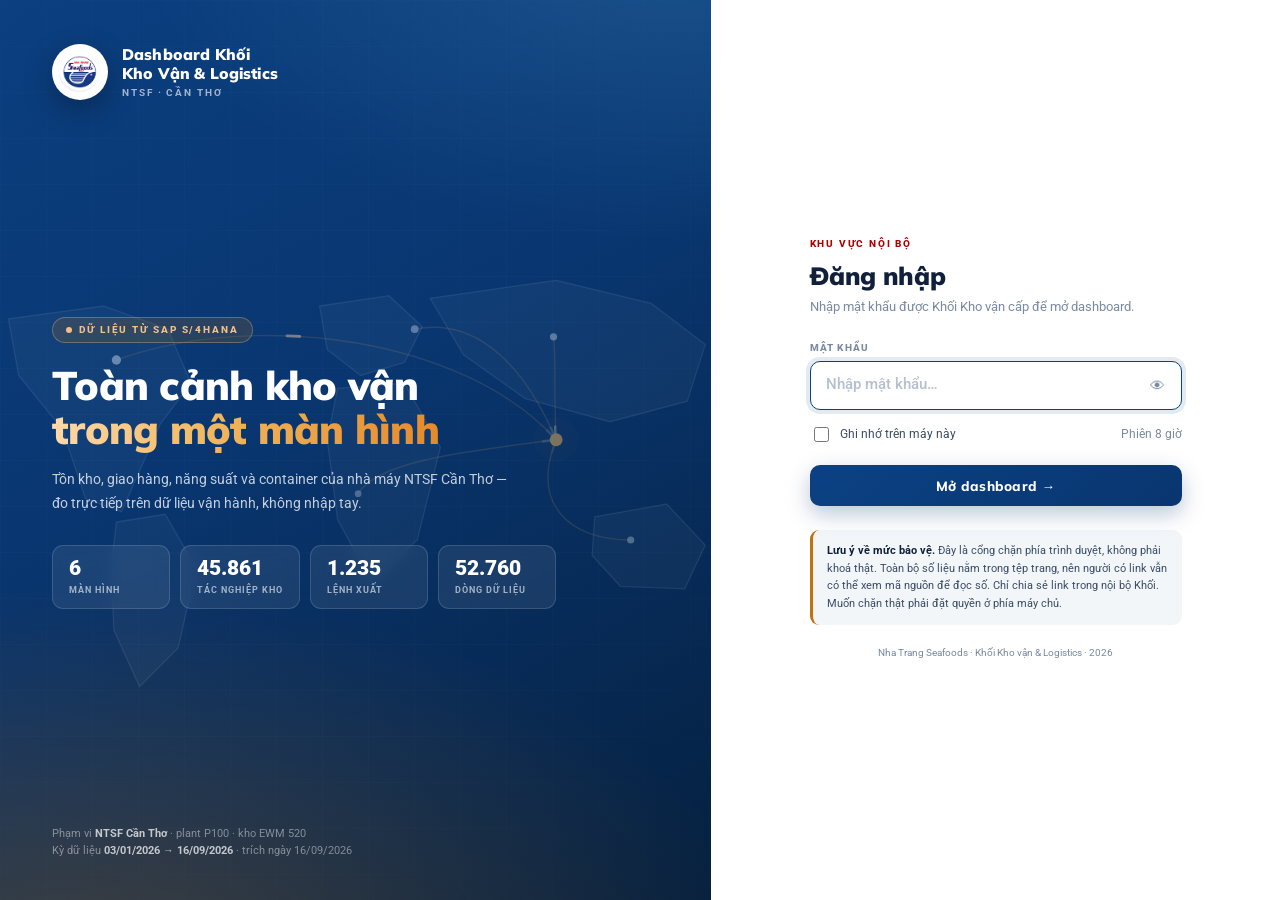
==== commit c1e927ff: "Bo loc pham vi chay that + them the Tuan/Thang/Nam; giu giao dien toi khi chuyen trang" ====
--- a/dinh-nghia.html
+++ b/dinh-nghia.html
@@ -18,6 +18,18 @@
 
    ĐỔI MẬT KHẨU: xem hướng dẫn trong tệp DOI-MAT-KHAU.md
    ═══════════════════════════════════════════════════════ */
+/* ── Khôi phục giao diện sáng/tối đã chọn ──────────────
+   Đặt ở ĐÂY chứ không ở app.js là có lý do: auth.js là script đồng bộ
+   đầu tiên trong <head>, chạy trước khi trang vẽ lần đầu. app.js dùng
+   defer nên chạy sau khi trang đã vẽ — để ở đó thì mỗi lần chuyển trang
+   sẽ loé trắng một nhịp rồi mới chuyển sang nền tối. */
+(function () {
+  try {
+    var t = localStorage.getItem('ntsf_theme');
+    if (t === 'dark' || t === 'light') document.documentElement.setAttribute('data-theme', t);
+  } catch (e) { /* trình duyệt chặn bộ nhớ cục bộ thì bỏ qua, dùng mặc định */ }
+})();
+
 (function (root) {
   'use strict';
 
@@ -562,6 +574,9 @@
                : cur === 'light' ? 'dark'
                : (matchMedia('(prefers-color-scheme: dark)').matches ? 'light' : 'dark');
       document.documentElement.setAttribute('data-theme', next);
+      /* Ghi nhớ để giữ nguyên giao diện khi chuyển sang trang khác.
+         auth.js đọc lại giá trị này ngay đầu <head> của mỗi trang. */
+      try { localStorage.setItem('ntsf_theme', next); } catch (e) {}
       if (typeof window.drawAll === 'function') window.drawAll();
     });
   }
@@ -590,6 +605,156 @@
 
   if (document.readyState === 'loading') document.addEventListener('DOMContentLoaded', start);
   else start();
+})();
+
+
+/* ═══════════════════════════════════════════════════════
+   Bộ lọc phạm vi thời gian — dùng chung cho mọi màn
+   Trang gọi NTSF_RANGE.init({ onChange: fn }) rồi vẽ lại
+   theo cửa sổ thời gian nhận được.
+   ═══════════════════════════════════════════════════════ */
+window.NTSF_RANGE = (function () {
+  'use strict';
+
+  var BASE = new Date(2026, 0, 1);    // mốc 0 của offset ngày
+  var END  = new Date(2026, 8, 16);   // ngày chốt số liệu 16/09/2026
+  var THANG = ['01','02','03','04','05','06','07','08','09','10','11','12'];
+
+  function off(d) { return Math.round((d - BASE) / 86400000); }
+  function dateOf(o) { var d = new Date(BASE); d.setDate(d.getDate() + o); return d; }
+  function dd(d) { return ('0' + d.getDate()).slice(-2); }
+  function mm(d) { return ('0' + (d.getMonth() + 1)).slice(-2); }
+  function vn(d) { return dd(d) + '/' + mm(d) + '/' + d.getFullYear(); }
+  function vnNgan(d) { return dd(d) + '/' + mm(d); }
+
+  var END_OFF = off(END);
+
+  /* Thứ Hai đầu tuần chứa ngày d */
+  function thuHai(d) {
+    var k = (d.getDay() + 6) % 7;      // 0 = thứ Hai
+    var r = new Date(d); r.setDate(d.getDate() - k); r.setHours(0, 0, 0, 0);
+    return r;
+  }
+
+  var PRESETS = [
+    { id: 'w', label: 'Tuần này',  bucket: 'day',   ten: 'tuần hiện tại' },
+    { id: 'm', label: 'Tháng này', bucket: 'day',   ten: 'tháng hiện tại' },
+    { id: '3', label: '3 tháng',   bucket: 'week',  ten: '3 tháng gần nhất' },
+    { id: '6', label: '6 tháng',   bucket: 'month', ten: '6 tháng gần nhất' },
+    { id: 'y', label: 'Năm 2026',  bucket: 'month', ten: 'cả năm 2026' }
+  ];
+
+  function cuaSo(id) {
+    var p = null, i;
+    for (i = 0; i < PRESETS.length; i++) if (PRESETS[i].id === id) p = PRESETS[i];
+    if (!p) p = PRESETS[PRESETS.length - 1];
+
+    var from;
+    if (id === 'w')      from = thuHai(END);
+    else if (id === 'm') from = new Date(2026, END.getMonth(), 1);
+    else if (id === '3') from = new Date(2026, END.getMonth() - 2, 1);
+    else if (id === '6') from = new Date(2026, END.getMonth() - 5, 1);
+    else                 from = new Date(BASE);
+    if (from < BASE) from = new Date(BASE);
+
+    var fo = off(from);
+    return {
+      id: p.id, label: p.label, ten: p.ten, bucket: p.bucket,
+      from: from, to: END, fromOff: fo, toOff: END_OFF,
+      soNgay: END_OFF - fo + 1,
+      nhan: vn(from) + ' → ' + vn(END),
+      toanKy: p.id === 'y'
+    };
+  }
+
+  /* Giải nén chuỗi "off,tk,pk,tr,tn,ct,cn,oo,ot;…" thành mảng bản ghi ngày */
+  function parse(packed) {
+    return packed.split(';').map(function (s) {
+      var v = s.split(',');
+      return {
+        o: +v[0], d: dateOf(+v[0]),
+        tk: +v[1], pk: +v[2], tr: +v[3], tn: +v[4],
+        ct: +v[5], cn: +v[6], oo: +v[7], ot: +v[8]
+      };
+    });
+  }
+
+  function loc(rows, r) {
+    return rows.filter(function (x) { return x.o >= r.fromOff && x.o <= r.toOff; });
+  }
+
+  /* Gom nhóm theo ngày / tuần / tháng. Trả về [{nhan, phu, rows}] */
+  function gom(rows, r) {
+    var out = [], key = {}, i, x, k, lb, sub;
+    for (i = 0; i < rows.length; i++) {
+      x = rows[i];
+      if (r.bucket === 'day') { k = x.o; lb = vnNgan(x.d); sub = ''; }
+      else if (r.bucket === 'week') {
+        var h = thuHai(x.d); k = 'w' + off(h);
+        lb = vnNgan(h); sub = 'tuần';
+      } else { k = 'm' + x.d.getMonth(); lb = 'T' + THANG[x.d.getMonth()]; sub = ''; }
+      if (!key[k]) { key[k] = { nhan: lb, phu: sub, rows: [] }; out.push(key[k]); }
+      key[k].rows.push(x);
+    }
+    out.forEach(function (b) {
+      b.tk = 0; b.pk = 0; b.tr = 0; b.tn = 0; b.ct = 0; b.cn = 0; b.oo = 0; b.ot = 0;
+      b.rows.forEach(function (x) {
+        b.tk += x.tk; b.pk += x.pk; b.tr += x.tr; b.tn += x.tn;
+        b.ct += x.ct; b.cn += x.cn; b.oo += x.oo; b.ot += x.ot;
+      });
+      b.tn = Math.round(b.tn * 10) / 10;
+      b.cn = Math.round(b.cn * 10) / 10;
+      b.soNgayCo = b.rows.filter(function (x) { return x.tk > 0; }).length;
+    });
+    return out;
+  }
+
+  /* Số tháng trọn vẹn mà cửa sổ chạm tới — để cắt các mảng theo tháng sẵn có */
+  function thangTrongKy(r) {
+    var a = r.from.getMonth(), b = r.to.getMonth(), out = [];
+    for (var i = a; i <= b; i++) out.push(i);
+    return out;
+  }
+
+  var current = null, cb = null;
+
+  function render(host, activeId) {
+    host.innerHTML = PRESETS.map(function (p) {
+      return '<button class="chip" data-r="' + p.id + '"'
+           + (p.id === activeId ? ' aria-pressed="true"' : '') + '>' + p.label + '</button>';
+    }).join('');
+  }
+
+  function init(opt) {
+    opt = opt || {};
+    var host = document.getElementById(opt.host || 'rangeChips');
+    if (!host) return null;
+    cb = opt.onChange || null;
+    var def = opt.def || 'y';
+
+    render(host, def);
+    host.addEventListener('click', function (e) {
+      var b = e.target.closest('.chip');
+      if (!b) return;
+      var kids = host.children, i;
+      for (i = 0; i < kids.length; i++) kids[i].setAttribute('aria-pressed', 'false');
+      b.setAttribute('aria-pressed', 'true');
+      current = cuaSo(b.dataset.r);
+      if (cb) cb(current);
+    });
+
+    current = cuaSo(def);
+    if (cb) cb(current);
+    return current;
+  }
+
+  return {
+    init: init, parse: parse, loc: loc, gom: gom,
+    cuaSo: cuaSo, thangTrongKy: thangTrongKy,
+    vn: vn, vnNgan: vnNgan, THANG: THANG,
+    get hienTai() { return current; },
+    DATA_END: END
+  };
 })();
 
 </script>
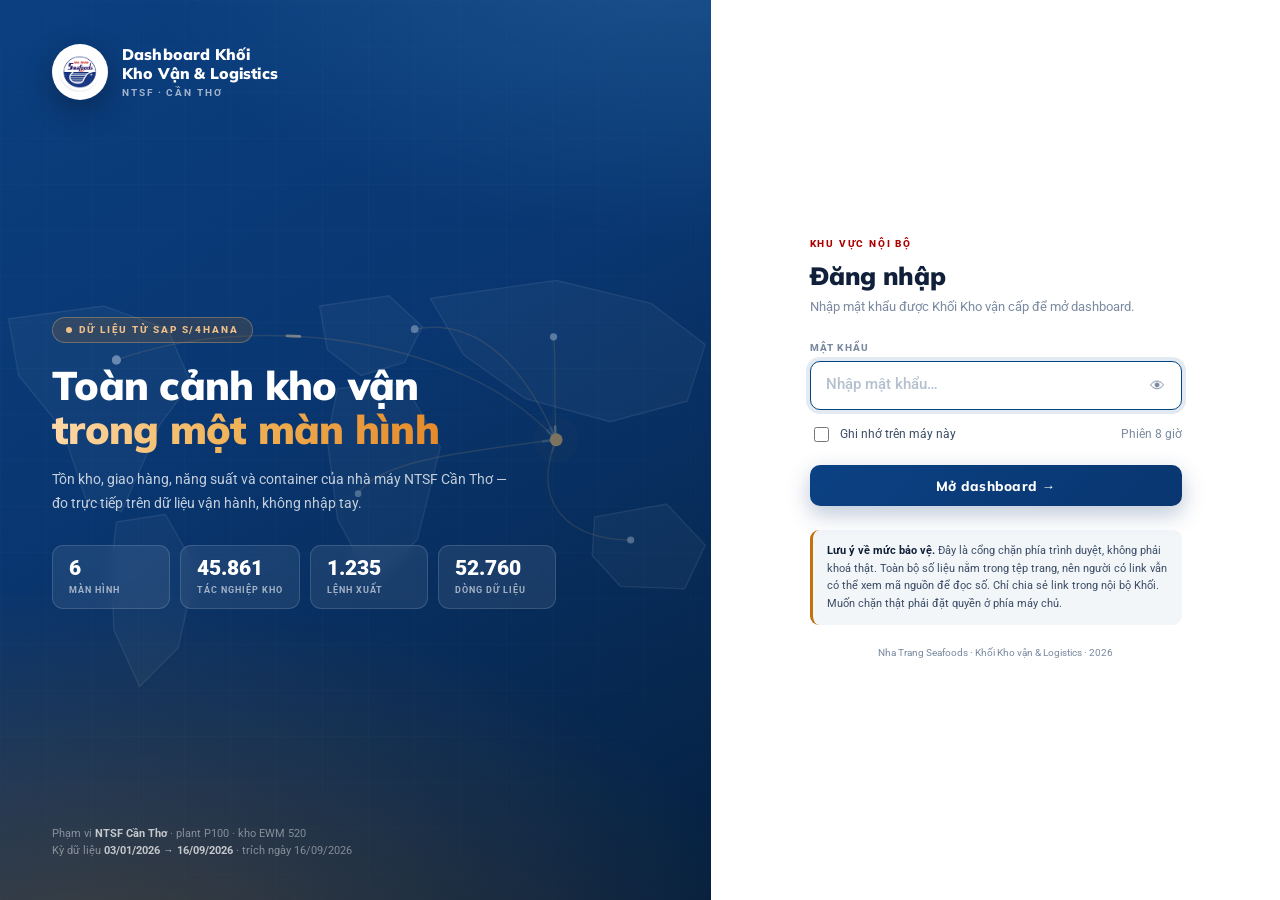
==== commit 4e403248: "Sua CC-04 lap day kho lanh; them ho so 9 kho; dao sau toi tung lo; ghi chu tai cho" ====
--- a/dinh-nghia.html
+++ b/dinh-nghia.html
@@ -460,6 +460,59 @@
 .nav-item[aria-disabled="true"]{opacity:.62; cursor:default}
 .nav-item[aria-disabled="true"]:hover{background:transparent; color:var(--on-navy)}
 
+/* ═══ GHI CHÚ TẠI CHỖ ═══ */
+.note-pin{margin-left:8px;border:0;background:transparent;color:var(--ink-3);cursor:pointer;
+  font-size:13px;line-height:1;padding:2px 5px;border-radius:5px;opacity:.45;transition:opacity .15s,background .15s}
+.note-pin:hover{opacity:1;background:var(--panel);color:var(--blue)}
+.card:hover .note-pin,.insight:hover .note-pin,.banner:hover .note-pin{opacity:.8}
+.banner .note-pin{color:rgba(255,255,255,.75)}
+.banner .note-pin:hover{background:rgba(255,255,255,.16);color:#fff}
+
+.note-fab{position:fixed;right:20px;bottom:20px;z-index:60;width:50px;height:50px;border:0;cursor:pointer;
+  border-radius:var(--r-pill);background:linear-gradient(135deg,#0B4183,#093670);color:#fff;font-size:20px;
+  box-shadow:0 8px 24px rgba(9,54,112,.34);transition:transform .15s,box-shadow .15s}
+.note-fab:hover{transform:translateY(-2px);box-shadow:0 12px 30px rgba(9,54,112,.42)}
+.note-count{position:absolute;top:-4px;right:-4px;min-width:20px;height:20px;border-radius:var(--r-pill);
+  background:var(--brand-red);color:#fff;font:800 11px/20px Roboto,sans-serif;padding:0 5px}
+.note-count:empty{display:none}
+
+.note-panel{position:fixed;right:20px;bottom:82px;z-index:61;width:min(380px,calc(100vw - 40px));
+  max-height:min(640px,calc(100vh - 120px));overflow:auto;background:var(--card);border:1px solid var(--line);
+  border-radius:var(--r-card);box-shadow:0 20px 50px rgba(9,54,112,.22);padding:14px 16px 16px;display:none}
+.note-panel.on{display:block}
+.note-head{display:flex;align-items:center;justify-content:space-between;margin-bottom:10px}
+.note-head b{font:800 14px/1.3 Mulish,sans-serif;color:var(--ink)}
+.note-x{border:0;background:transparent;color:var(--ink-3);cursor:pointer;font-size:15px;padding:3px 6px;border-radius:6px}
+.note-x:hover{background:var(--panel);color:var(--ink)}
+.note-lb{display:block;font:800 9px/1 Roboto,sans-serif;letter-spacing:.13em;text-transform:uppercase;
+  color:var(--ink-3);margin:10px 0 5px}
+.note-at{background:var(--panel);border-left:3px solid var(--c5);border-radius:6px;padding:7px 10px;
+  font:600 11.5px/1.45 Roboto,sans-serif;color:var(--ink-2)}
+.note-panel select,.note-panel textarea{width:100%;border:1.5px solid var(--line);border-radius:8px;
+  padding:8px 10px;font:400 12.5px/1.5 Roboto,sans-serif;color:var(--ink);background:var(--bg);outline:none;resize:vertical}
+.note-panel select:focus,.note-panel textarea:focus{border-color:var(--blue);background:var(--card)}
+.note-save{width:100%;margin-top:10px;padding:10px;border:0;border-radius:8px;cursor:pointer;
+  background:linear-gradient(135deg,#0B4183,#093670);color:#fff;font:800 12.5px/1 Mulish,sans-serif}
+.note-save:hover{filter:brightness(1.08)}
+.note-msg{margin:8px 0 0;font:600 11px/1.4 Roboto,sans-serif;min-height:14px}
+.note-msg.ok{color:var(--good)} .note-msg.bad{color:var(--bad)}
+.note-list-head{display:flex;align-items:center;justify-content:space-between;margin:16px 0 8px;
+  padding-top:12px;border-top:1px solid var(--line)}
+.note-list-head b{font:800 12px/1 Mulish,sans-serif;color:var(--ink)}
+.note-mini{border:1px solid var(--line);background:var(--card);color:var(--ink-2);cursor:pointer;
+  font:700 10px/1 Roboto,sans-serif;padding:5px 8px;border-radius:var(--r-pill);margin-left:5px}
+.note-mini:hover{background:var(--panel);color:var(--ink)}
+.note-item{background:var(--panel);border-radius:8px;padding:9px 11px;margin-bottom:7px}
+.note-item-top{display:flex;align-items:center;gap:7px;margin-bottom:4px}
+.note-tag{font:800 9px/1 Roboto,sans-serif;letter-spacing:.06em;text-transform:uppercase;
+  background:rgba(0,70,132,.12);color:var(--blue);padding:3px 6px;border-radius:var(--r-pill)}
+.note-when{font:400 9.5px/1 Roboto,sans-serif;color:var(--ink-3)}
+.note-del{margin-left:auto;border:0;background:transparent;color:var(--ink-3);cursor:pointer;font-size:11px;padding:2px 5px;border-radius:5px}
+.note-del:hover{background:rgba(180,35,24,.12);color:var(--bad)}
+.note-where{font:700 10px/1.35 Roboto,sans-serif;color:var(--ink-2);margin-bottom:3px}
+.note-body{font:400 11.5px/1.55 Roboto,sans-serif;color:var(--ink);white-space:pre-wrap}
+.note-empty{margin:0;font:400 11.5px/1.6 Roboto,sans-serif;color:var(--ink-3)}
+@media print{.note-fab,.note-panel,.note-pin{display:none !important}}
 </style>
 <style>
 /* ── Từ điển chỉ số — chỉ dùng ở màn này ── */
@@ -601,7 +654,175 @@
     if (last) bar.insertBefore(b, last); else bar.appendChild(b);
   }
 
-  function start() { buildSidebar(); wireChrome(); wireLogout(); }
+  /* ═══════════════════════════════════════════════════════
+     GHI CHÚ TẠI CHỖ
+     Gắn nút ✎ vào tiêu đề mọi thẻ. Bấm vào thì mở khung nhập,
+     ghi chú gắn sẵn tên màn và tên biểu đồ đang xem.
+     Lưu ở localStorage, đồng thời gửi về máy chủ cục bộ để ghi
+     ra thư mục ghi nhận. Chạy trên GitHub Pages thì không có
+     máy chủ, ghi chú vẫn giữ trong máy và tải về được.
+     ═══════════════════════════════════════════════════════ */
+  var NOTE_KEY = 'ntsf_ghi_chu';
+  var LOAI = ['Câu hỏi', 'Sửa số liệu', 'Thêm chỉ số', 'Góp ý giao diện', 'Việc cần làm'];
+
+  function docGhiChu() {
+    try { return JSON.parse(localStorage.getItem(NOTE_KEY)) || []; } catch (e) { return []; }
+  }
+  function luuGhiChu(list) {
+    try { localStorage.setItem(NOTE_KEY, JSON.stringify(list)); return true; } catch (e) { return false; }
+  }
+  function tenMan() {
+    var h = document.querySelector('.topbar h1');
+    return h ? h.textContent.trim() : (document.body.dataset.page || 'Không rõ');
+  }
+  function guiVeMayChu(note) {
+    /* Chỉ thử khi mở qua máy chủ cục bộ. Thất bại thì im lặng — ghi chú đã nằm trong máy rồi. */
+    if (location.protocol !== 'http:') return Promise.resolve(false);
+    return fetch('/__ghi-chu', {
+      method: 'POST',
+      headers: { 'Content-Type': 'application/json' },
+      body: JSON.stringify(note)
+    }).then(function (r) { return r.ok; }).catch(function () { return false; });
+  }
+
+  function buildNoteUi() {
+    if (document.getElementById('ghiChuPanel')) return;
+
+    var wrap = document.createElement('div');
+    wrap.innerHTML =
+      '<button class="note-fab" id="noteFab" type="button" title="Ghi chú">✎<span class="note-count" id="noteCount"></span></button>'
+      + '<div class="note-panel" id="ghiChuPanel" role="dialog" aria-label="Ghi chú">'
+      +   '<div class="note-head"><b>Ghi chú khi xem báo cáo</b>'
+      +     '<button class="note-x" id="noteClose" type="button" aria-label="Đóng">✕</button></div>'
+      +   '<div class="note-form">'
+      +     '<label class="note-lb">Vị trí</label>'
+      +     '<div class="note-at" id="noteAt">—</div>'
+      +     '<label class="note-lb" for="noteLoai">Loại</label>'
+      +     '<select id="noteLoai">' + LOAI.map(function (x) { return '<option>' + x + '</option>'; }).join('') + '</select>'
+      +     '<label class="note-lb" for="noteText">Nội dung</label>'
+      +     '<textarea id="noteText" rows="4" placeholder="Ví dụ: biểu đồ này nên tách riêng nhóm Z401, và cho tôi xem cả số tháng trước."></textarea>'
+      +     '<button class="note-save" id="noteSave" type="button">Lưu ghi chú</button>'
+      +     '<p class="note-msg" id="noteMsg"></p>'
+      +   '</div>'
+      +   '<div class="note-list-head"><b>Đã ghi</b>'
+      +     '<span><button class="note-mini" id="noteExport" type="button">⤓ Tải về (.md)</button>'
+      +     '<button class="note-mini" id="noteClear" type="button">Xoá hết</button></span></div>'
+      +   '<div class="note-list" id="noteList"></div>'
+      + '</div>';
+    while (wrap.firstChild) document.body.appendChild(wrap.firstChild);
+
+    var panel = document.getElementById('ghiChuPanel');
+    var atEl = document.getElementById('noteAt');
+    var msg = document.getElementById('noteMsg');
+    var viTri = 'Toàn trang';
+
+    function moPanel(muc) {
+      viTri = muc || 'Toàn trang';
+      atEl.textContent = tenMan() + ' › ' + viTri;
+      panel.classList.add('on');
+      msg.textContent = '';
+      document.getElementById('noteText').focus();
+    }
+    function dongPanel() { panel.classList.remove('on'); }
+
+    function veDanhSach() {
+      var list = docGhiChu();
+      document.getElementById('noteCount').textContent = list.length ? list.length : '';
+      document.getElementById('noteList').innerHTML = list.length
+        ? list.slice().reverse().map(function (n, i) {
+            var idx = list.length - 1 - i;
+            return '<div class="note-item"><div class="note-item-top">'
+              + '<span class="note-tag">' + n.loai + '</span>'
+              + '<span class="note-when">' + n.luc + '</span>'
+              + '<button class="note-del" data-i="' + idx + '" type="button" aria-label="Xoá">✕</button></div>'
+              + '<div class="note-where">' + n.man + ' › ' + n.muc + '</div>'
+              + '<div class="note-body">' + n.noiDung.replace(/[<>&]/g, function (c) {
+                  return { '<': '&lt;', '>': '&gt;', '&': '&amp;' }[c]; }) + '</div></div>';
+          }).join('')
+        : '<p class="note-empty">Chưa có ghi chú nào. Bấm nút ✎ cạnh tiêu đề bất kỳ biểu đồ nào để ghi.</p>';
+    }
+
+    /* Gắn nút ✎ vào tiêu đề các thẻ */
+    function ganNut() {
+      var tieuDe = document.querySelectorAll('.card > h3, .insight > h4, .banner > h2');
+      Array.prototype.forEach.call(tieuDe, function (h) {
+        if (h.querySelector('.note-pin')) return;
+        var b = document.createElement('button');
+        b.className = 'note-pin'; b.type = 'button';
+        b.title = 'Ghi chú cho mục này'; b.textContent = '✎';
+        b.addEventListener('click', function (e) {
+          e.stopPropagation();
+          moPanel(h.textContent.replace('✎', '').trim());
+        });
+        h.appendChild(b);
+      });
+    }
+    ganNut();
+    /* Biểu đồ vẽ lại không đụng tới tiêu đề, nhưng trang có thể dựng thẻ động */
+    setTimeout(ganNut, 1200);
+
+    document.getElementById('noteFab').addEventListener('click', function () {
+      panel.classList.contains('on') ? dongPanel() : moPanel('Toàn trang');
+    });
+    document.getElementById('noteClose').addEventListener('click', dongPanel);
+
+    document.getElementById('noteSave').addEventListener('click', function () {
+      var txt = document.getElementById('noteText').value.trim();
+      if (!txt) { msg.textContent = 'Chưa nhập nội dung.'; msg.className = 'note-msg bad'; return; }
+      var n = {
+        luc: new Date().toLocaleString('vi-VN'),
+        man: tenMan(),
+        muc: viTri,
+        loai: document.getElementById('noteLoai').value,
+        noiDung: txt,
+        trang: location.pathname.split('/').pop() || 'index.html'
+      };
+      var list = docGhiChu(); list.push(n);
+      if (!luuGhiChu(list)) {
+        msg.textContent = 'Trình duyệt chặn bộ nhớ cục bộ nên không lưu được.';
+        msg.className = 'note-msg bad'; return;
+      }
+      document.getElementById('noteText').value = '';
+      veDanhSach();
+      msg.textContent = 'Đã lưu trong máy.'; msg.className = 'note-msg ok';
+      guiVeMayChu(n).then(function (ok) {
+        if (ok) { msg.textContent = 'Đã lưu và ghi vào thư mục ghi nhận.'; msg.className = 'note-msg ok'; }
+      });
+    });
+
+    document.getElementById('noteList').addEventListener('click', function (e) {
+      var b = e.target.closest('.note-del'); if (!b) return;
+      var list = docGhiChu(); list.splice(+b.dataset.i, 1); luuGhiChu(list); veDanhSach();
+    });
+
+    document.getElementById('noteClear').addEventListener('click', function () {
+      if (!docGhiChu().length) return;
+      if (confirm('Xoá toàn bộ ghi chú đang lưu trong máy?')) { luuGhiChu([]); veDanhSach(); }
+    });
+
+    document.getElementById('noteExport').addEventListener('click', function () {
+      var list = docGhiChu();
+      if (!list.length) { msg.textContent = 'Chưa có ghi chú nào để tải.'; msg.className = 'note-msg bad'; return; }
+      var md = '# Ghi nhận từ Dashboard Kho vận & Logistics\n\n'
+        + 'Xuất lúc ' + new Date().toLocaleString('vi-VN') + ' · ' + list.length + ' ghi chú\n\n';
+      list.forEach(function (n, i) {
+        md += '## ' + (i + 1) + '. [' + n.loai + '] ' + n.man + ' › ' + n.muc + '\n\n'
+           + '- Thời điểm: ' + n.luc + '\n- Trang: `' + n.trang + '`\n\n' + n.noiDung + '\n\n';
+      });
+      var a = document.createElement('a');
+      a.href = URL.createObjectURL(new Blob([md], { type: 'text/markdown;charset=utf-8' }));
+      a.download = 'ghi-nhan-dashboard-' + new Date().toISOString().slice(0, 10) + '.md';
+      a.click(); URL.revokeObjectURL(a.href);
+    });
+
+    document.addEventListener('keydown', function (e) {
+      if (e.key === 'Escape' && panel.classList.contains('on')) dongPanel();
+    });
+
+    veDanhSach();
+  }
+
+  function start() { buildSidebar(); wireChrome(); wireLogout(); buildNoteUi(); }
 
   if (document.readyState === 'loading') document.addEventListener('DOMContentLoaded', start);
   else start();
@@ -781,7 +1002,7 @@
 
       <section class="banner">
         <h2>Mọi con số trên dashboard được tính như thế nào</h2>
-        <p>26 chỉ số đang hiển thị trên 5 màn hình · mỗi mục ghi rõ công thức, nguồn dữ liệu, xuất hiện ở đâu và cần lưu ý gì khi đọc · đây là màn tra cứu, cố ý không có biểu đồ</p>
+        <p>29 chỉ số đang hiển thị trên 5 màn hình · mỗi mục ghi rõ công thức, nguồn dữ liệu, xuất hiện ở đâu và cần lưu ý gì khi đọc · đây là màn tra cứu, cố ý không có biểu đồ</p>
       </section>
 
       <!-- QUY ƯỚC CHUNG -->
@@ -849,7 +1070,7 @@
         <p><span class="formula">Tổng luân chuyển kho 37.387 tấn ≠ Sản lượng giao khách 2.570 tấn — chênh 14,5 lần</span></p>
         <p><b>Một — luân chuyển kho và giao khách là hai thứ khác nhau.</b> Màn 1 có biểu đồ <b>Tổng luân chuyển kho</b> gồm toàn bộ 46 kho, tính cả nguyên liệu vào sản xuất và thức ăn ra trại. Màn 2 có <b>Sản lượng giao cho khách</b> chỉ tính hàng đi khách. Hai biểu đồ này không bao giờ khớp nhau và không nên khớp.</p>
         <p><b>Hai — cùng một chỉ số nhưng khác kỳ.</b> Màn 1 là màn điều hành nên hiển thị <b>tháng gần nhất</b>: giao đúng hạn 52,7%, sản lượng xử lý 103 tấn mỗi ngày. Các màn chuyên đề hiển thị <b>toàn kỳ</b>: giao đúng hạn 16,6%, sản lượng xử lý 144 tấn mỗi ngày. Không phải số nào sai, chỉ là khác kỳ — nhãn trên mỗi thẻ đều ghi rõ.</p>
-        <p><b>Ba — con số đẹp chưa chắc là tin tốt.</b> <b>Chính xác soạn hàng 100%</b> không chứng minh thao tác chính xác, vì hệ thống tự xác nhận lệnh ngay khi tạo. <b>Mức lấp đầy kho 95,5%</b> không nói kho đã dùng hết sức chứa, vì mẫu số là đỉnh tồn chứ không phải sức chứa thiết kế. Hai chỗ này đều đã ghi cảnh báo ngay trên thẻ.</p>
+        <p><b>Ba — con số đẹp chưa chắc là tin tốt.</b> <b>Chính xác soạn hàng 100%</b> không chứng minh thao tác chính xác, vì hệ thống tự xác nhận lệnh ngay khi tạo. <b>Mức lấp đầy kho lạnh 66,9%</b> là số tổng của 9 kho — nó che mất việc Kho 4000 đang vượt trần 107,2% trong khi bốn kho A chỉ dùng 28–47%. Hai chỗ này đều đã ghi cảnh báo ngay trên thẻ.</p>
         <p class="act">Gợi ý hành động: khi bộ KPI chính thức của Khối được chốt, sửa lại đúng ba chỗ — mảng chỉ tiêu ở Màn 5, nhãn mã KPI trên các thẻ, và các mục tương ứng ở màn này. Toàn bộ biểu đồ và bảng còn lại tự cập nhật theo.</p>
       </section>
 
@@ -867,10 +1088,20 @@
  ng:'stock_monthly.csv ← MMIM_STOCKINDATERANGE_SRV (tương đương MB5B / ZWM06)',
  luu:'Đây là số chốt cuối tháng 9. Ảnh chụp tồn tức thời trong stock.csv cho <b>6.040,2 tấn</b> — lệch vì khác thời điểm chốt, không phải một trong hai sai.'},
 
-{g:'ton', n:'Mức lấp đầy kho', ma:'CC-04', val:'95,5', u:'%', man:'Màn 1 · Màn 3',
- ct:'Tồn kho cuối kỳ ÷ Sức chứa quy ước 6.444,6 tấn',
- ng:'stock_monthly.csv',
- luu:'<b>Mẫu số là ước tính.</b> 6.444,6 tấn là đỉnh tồn cao nhất trong kỳ, không phải sức chứa thiết kế của kho. Con số 95,5% chỉ nói kho đang gần mức đầy nhất từng đạt, chưa nói đã dùng bao nhiêu phần sức chứa thật.'},
+{g:'ton', n:'Mức lấp đầy kho lạnh', ma:'CC-04', val:'66,9', u:'%', man:'Màn 1 · Màn 3',
+ ct:'Tồn 9 kho lạnh thành phẩm ÷ Sức chứa thiết kế 6.444,6 tấn',
+ ng:'stock_monthly_by_location.csv (9 mã kho 5300–5304, 5101, 5102, 5201, 5202) + hồ sơ layout kho của Khối',
+ luu:'<b>Đã sửa ngày 17/09/2026.</b> Trước đó tử số lấy nhầm là tồn của <b>toàn bộ 64 kho</b> — gồm cả trại nuôi, vật tư, kho ngoài — rồi đem chia cho sức chứa của riêng 9 kho lạnh, ra 95,5% và báo sai là "vượt sức chứa 109,5%" ở tháng 8. Số đúng là <b>66,9%</b>, và kho <b>chưa bao giờ vượt trần</b>.<br><br>Tổng số vẫn che mất lệch tải: <b>Kho 4000 đang ở 107,2%</b> trong khi bốn kho A nhỏ chỉ dùng 28–47%. Xem bảng chi tiết từng kho ở Màn 3.'},
+
+{g:'ton', n:'Sức chứa thiết kế kho lạnh', ma:null, val:'6.444,6', u:'tấn', man:'Màn 3',
+ ct:'Tổng sức chứa thiết kế của 9 kho lạnh thành phẩm tại NTSF Cần Thơ',
+ ng:'Hồ sơ layout kho của Khối Kho vận, không lấy từ SAP',
+ luu:'Kèm theo: <b>13.633 m²</b> diện tích và <b>67 cửa</b>. Đây là <b>master data ngoài SAP</b> — SAP có trường sức chứa trên ô kệ nhưng 3.444/3.445 ô bị gắn cờ rỗng nên không cộng được. Nếu Khối sửa layout kho thì phải cập nhật lại mảng <code>WH</code> trong Màn 3, dashboard không tự biết.'},
+
+{g:'ton', n:'Tồn theo loại kho', ma:null, val:null, u:null, man:'Màn 3',
+ ct:'Gộp 64 kho thành 7 nhóm theo tên kho trong SAP',
+ ng:'stock_monthly_by_location.csv',
+ luu:'SAP <b>có</b> tách kho vật liệu và kho thành phẩm, ghi rõ ngay trong tên kho: <code>Kho NL cá</code>, <code>Kho vật tư tổng</code>, <code>461-Kho BaoBì Cá</code>, <code>TânLộc-K.ThứcĂn</code>… Chốt tháng 9: kho lạnh thành phẩm <b>4.312,2 t (70,1%)</b>, trại nuôi <b>1.035,3 t</b>, vật tư và bao bì <b>407,9 t</b>, kho ngoài <b>259,5 t</b>. Chỉ nhóm đầu mới thuộc phạm vi CC-04.'},
 
 {g:'ton', n:'Số ngày tồn kho thành phẩm', ma:'CC-02', val:'48,6', u:'ngày', man:'Màn 1 · Màn 3',
  ct:'Tồn kho bình quân ÷ Lượng xuất bình quân mỗi ngày',
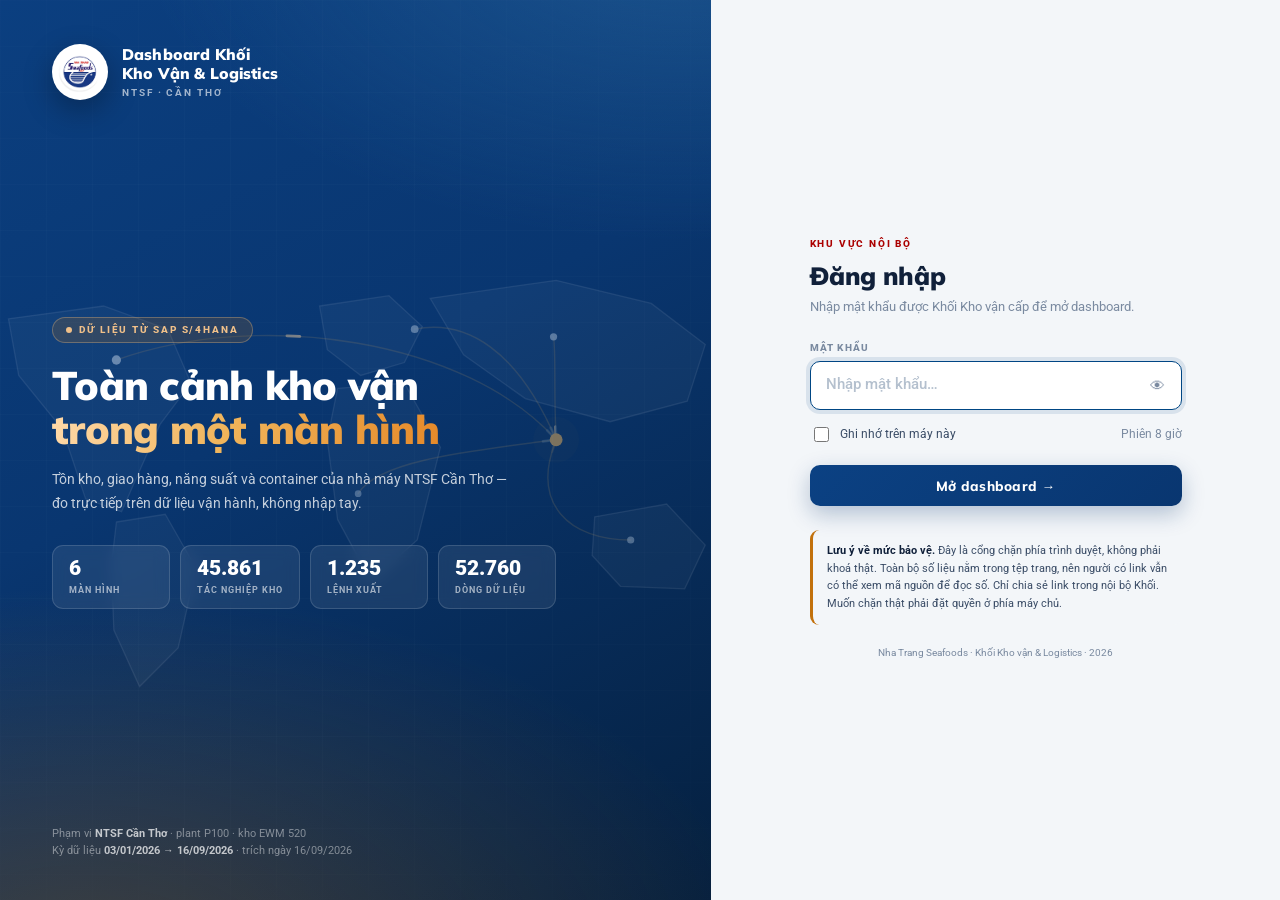
==== commit da627164: "Sua bien mau --card/--panel khong ton tai (31 cho); them man mo cho khung ghi chu; sua nhan cot am d" ====
--- a/dinh-nghia.html
+++ b/dinh-nghia.html
@@ -463,7 +463,7 @@
 /* ═══ GHI CHÚ TẠI CHỖ ═══ */
 .note-pin{margin-left:8px;border:0;background:transparent;color:var(--ink-3);cursor:pointer;
   font-size:13px;line-height:1;padding:2px 5px;border-radius:5px;opacity:.45;transition:opacity .15s,background .15s}
-.note-pin:hover{opacity:1;background:var(--panel);color:var(--blue)}
+.note-pin:hover{opacity:1;background:var(--surface-tint);color:var(--blue)}
 .card:hover .note-pin,.insight:hover .note-pin,.banner:hover .note-pin{opacity:.8}
 .banner .note-pin{color:rgba(255,255,255,.75)}
 .banner .note-pin:hover{background:rgba(255,255,255,.16);color:#fff}
@@ -476,21 +476,31 @@
   background:var(--brand-red);color:#fff;font:800 11px/20px Roboto,sans-serif;padding:0 5px}
 .note-count:empty{display:none}
 
+/* Man mo phia sau, de khung ghi chu khong chim vao bieu do */
+.note-veil{position:fixed;inset:0;z-index:59;background:rgba(9,26,50,.34);
+  backdrop-filter:blur(2px);-webkit-backdrop-filter:blur(2px);display:none}
+.note-veil.on{display:block}
 .note-panel{position:fixed;right:20px;bottom:82px;z-index:61;width:min(380px,calc(100vw - 40px));
-  max-height:min(640px,calc(100vh - 120px));overflow:auto;background:var(--card);border:1px solid var(--line);
-  border-radius:var(--r-card);box-shadow:0 20px 50px rgba(9,54,112,.22);padding:14px 16px 16px;display:none}
+  max-height:min(640px,calc(100vh - 120px));overflow:auto;
+  background:var(--surface);border:1px solid var(--line);
+  border-radius:var(--r-card);box-shadow:var(--sh-float);padding:14px 16px 16px;display:none}
 .note-panel.on{display:block}
+/* Man hinh hep: khung an ra gan full be rong, day len tren nut tron */
+@media (max-width:560px){
+  .note-panel{right:10px;left:10px;width:auto;bottom:76px;max-height:calc(100vh - 100px)}
+  .note-fab{right:14px;bottom:14px}
+}
 .note-head{display:flex;align-items:center;justify-content:space-between;margin-bottom:10px}
 .note-head b{font:800 14px/1.3 Mulish,sans-serif;color:var(--ink)}
 .note-x{border:0;background:transparent;color:var(--ink-3);cursor:pointer;font-size:15px;padding:3px 6px;border-radius:6px}
-.note-x:hover{background:var(--panel);color:var(--ink)}
+.note-x:hover{background:var(--surface-tint);color:var(--ink)}
 .note-lb{display:block;font:800 9px/1 Roboto,sans-serif;letter-spacing:.13em;text-transform:uppercase;
   color:var(--ink-3);margin:10px 0 5px}
-.note-at{background:var(--panel);border-left:3px solid var(--c5);border-radius:6px;padding:7px 10px;
+.note-at{background:var(--surface-tint);border-left:3px solid var(--c5);border-radius:6px;padding:7px 10px;
   font:600 11.5px/1.45 Roboto,sans-serif;color:var(--ink-2)}
 .note-panel select,.note-panel textarea{width:100%;border:1.5px solid var(--line);border-radius:8px;
   padding:8px 10px;font:400 12.5px/1.5 Roboto,sans-serif;color:var(--ink);background:var(--bg);outline:none;resize:vertical}
-.note-panel select:focus,.note-panel textarea:focus{border-color:var(--blue);background:var(--card)}
+.note-panel select:focus,.note-panel textarea:focus{border-color:var(--blue);background:var(--surface)}
 .note-save{width:100%;margin-top:10px;padding:10px;border:0;border-radius:8px;cursor:pointer;
   background:linear-gradient(135deg,#0B4183,#093670);color:#fff;font:800 12.5px/1 Mulish,sans-serif}
 .note-save:hover{filter:brightness(1.08)}
@@ -499,10 +509,10 @@
 .note-list-head{display:flex;align-items:center;justify-content:space-between;margin:16px 0 8px;
   padding-top:12px;border-top:1px solid var(--line)}
 .note-list-head b{font:800 12px/1 Mulish,sans-serif;color:var(--ink)}
-.note-mini{border:1px solid var(--line);background:var(--card);color:var(--ink-2);cursor:pointer;
+.note-mini{border:1px solid var(--line);background:var(--surface);color:var(--ink-2);cursor:pointer;
   font:700 10px/1 Roboto,sans-serif;padding:5px 8px;border-radius:var(--r-pill);margin-left:5px}
-.note-mini:hover{background:var(--panel);color:var(--ink)}
-.note-item{background:var(--panel);border-radius:8px;padding:9px 11px;margin-bottom:7px}
+.note-mini:hover{background:var(--surface-tint);color:var(--ink)}
+.note-item{background:var(--surface-tint);border-radius:8px;padding:9px 11px;margin-bottom:7px}
 .note-item-top{display:flex;align-items:center;gap:7px;margin-bottom:4px}
 .note-tag{font:800 9px/1 Roboto,sans-serif;letter-spacing:.06em;text-transform:uppercase;
   background:rgba(0,70,132,.12);color:var(--blue);padding:3px 6px;border-radius:var(--r-pill)}
@@ -512,11 +522,11 @@
 .note-where{font:700 10px/1.35 Roboto,sans-serif;color:var(--ink-2);margin-bottom:3px}
 .note-body{font:400 11.5px/1.55 Roboto,sans-serif;color:var(--ink);white-space:pre-wrap}
 .note-empty{margin:0;font:400 11.5px/1.6 Roboto,sans-serif;color:var(--ink-3)}
-@media print{.note-fab,.note-panel,.note-pin{display:none !important}}
+@media print{.note-fab,.note-panel,.note-veil,.note-pin{display:none !important}}
 </style>
 <style>
 /* ── Từ điển chỉ số — chỉ dùng ở màn này ── */
-.search{display:flex;align-items:center;gap:8px;background:var(--card);border:1px solid var(--line);
+.search{display:flex;align-items:center;gap:8px;background:var(--surface);border:1px solid var(--line);
   border-radius:var(--r-pill);padding:7px 14px;max-width:420px;margin-top:10px}
 .search input{border:0;background:transparent;flex:1;font:400 12.5px/1.4 Roboto,sans-serif;color:var(--ink);outline:none;min-width:0}
 .search input::placeholder{color:var(--ink-3)}
@@ -524,7 +534,7 @@
 .count{font:700 10.5px/1.4 Roboto,sans-serif;color:var(--ink-3);margin-top:8px}
 .dgrid{display:grid;grid-template-columns:repeat(2,minmax(0,1fr));gap:10px;margin-top:12px}
 @media(max-width:900px){.dgrid{grid-template-columns:1fr}}
-.dcard{background:var(--card);border:1px solid var(--line);border-radius:var(--r-panel);padding:13px 15px 12px;
+.dcard{background:var(--surface);border:1px solid var(--line);border-radius:var(--r-panel);padding:13px 15px 12px;
   display:flex;flex-direction:column;gap:7px}
 .dcard.hide{display:none}
 .d-top{display:flex;align-items:flex-start;gap:8px;flex-wrap:wrap}
@@ -534,7 +544,7 @@
 .d-row{display:flex;gap:9px;font:400 11.5px/1.55 Roboto,sans-serif;color:var(--ink-2)}
 .d-row b{flex:none;width:62px;font:700 9px/1.75 Roboto,sans-serif;letter-spacing:.06em;
   text-transform:uppercase;color:var(--ink-3)}
-.d-ct{background:var(--panel);border-radius:6px;padding:7px 10px;
+.d-ct{background:var(--surface-tint);border-radius:6px;padding:7px 10px;
   font:500 11.5px/1.55 Roboto,sans-serif;color:var(--ink);border-left:3px solid var(--c3)}
 .d-ct code{font:inherit;font-weight:700}
 .d-warn{background:rgba(183,121,31,.10);border-left:3px solid var(--warn);border-radius:6px;padding:7px 10px;
@@ -543,7 +553,7 @@
 .conv{display:grid;grid-template-columns:repeat(4,minmax(0,1fr));gap:9px;margin-top:10px}
 @media(max-width:1180px){.conv{grid-template-columns:repeat(2,minmax(0,1fr))}}
 @media(max-width:620px){.conv{grid-template-columns:1fr}}
-.conv>div{background:var(--panel);border:1px solid var(--line);border-radius:var(--r-panel);padding:10px 12px}
+.conv>div{background:var(--surface-tint);border:1px solid var(--line);border-radius:var(--r-panel);padding:10px 12px}
 .conv h5{margin:0 0 3px;font:800 10px/1.3 Roboto,sans-serif;letter-spacing:.06em;text-transform:uppercase;color:var(--ink-3)}
 .conv p{margin:0;font:400 11.5px/1.5 Roboto,sans-serif;color:var(--ink-2)}
 .conv b{color:var(--ink)}
@@ -691,7 +701,8 @@
     var wrap = document.createElement('div');
     wrap.innerHTML =
       '<button class="note-fab" id="noteFab" type="button" title="Ghi chú">✎<span class="note-count" id="noteCount"></span></button>'
-      + '<div class="note-panel" id="ghiChuPanel" role="dialog" aria-label="Ghi chú">'
+      + '<div class="note-veil" id="noteVeil"></div>'
+      + '<div class="note-panel" id="ghiChuPanel" role="dialog" aria-modal="true" aria-label="Ghi chú">'
       +   '<div class="note-head"><b>Ghi chú khi xem báo cáo</b>'
       +     '<button class="note-x" id="noteClose" type="button" aria-label="Đóng">✕</button></div>'
       +   '<div class="note-form">'
@@ -716,14 +727,16 @@
     var msg = document.getElementById('noteMsg');
     var viTri = 'Toàn trang';
 
+    var veil = document.getElementById('noteVeil');
     function moPanel(muc) {
       viTri = muc || 'Toàn trang';
       atEl.textContent = tenMan() + ' › ' + viTri;
-      panel.classList.add('on');
+      panel.classList.add('on'); veil.classList.add('on');
       msg.textContent = '';
       document.getElementById('noteText').focus();
     }
-    function dongPanel() { panel.classList.remove('on'); }
+    function dongPanel() { panel.classList.remove('on'); veil.classList.remove('on'); }
+    veil.addEventListener('click', dongPanel);
 
     function veDanhSach() {
       var list = docGhiChu();
@@ -752,7 +765,11 @@
         b.title = 'Ghi chú cho mục này'; b.textContent = '✎';
         b.addEventListener('click', function (e) {
           e.stopPropagation();
-          moPanel(h.textContent.replace('✎', '').trim());
+          /* Bỏ nhãn tag và chính nút ✎ ra khỏi tên vị trí, nếu không
+             chuỗi sẽ dính thêm chữ như "Toàn kỳ" hay "CC-04". */
+          var c = h.cloneNode(true);
+          Array.prototype.forEach.call(c.querySelectorAll('.tag, .note-pin'), function (x) { x.remove(); });
+          moPanel(c.textContent.replace('✎', '').replace(/\s+/g, ' ').trim());
         });
         h.appendChild(b);
       });
@@ -762,7 +779,7 @@
     setTimeout(ganNut, 1200);
 
     document.getElementById('noteFab').addEventListener('click', function () {
-      panel.classList.contains('on') ? dongPanel() : moPanel('Toàn trang');
+      if (panel.classList.contains('on')) dongPanel(); else moPanel('Toàn trang');
     });
     document.getElementById('noteClose').addEventListener('click', dongPanel);
 
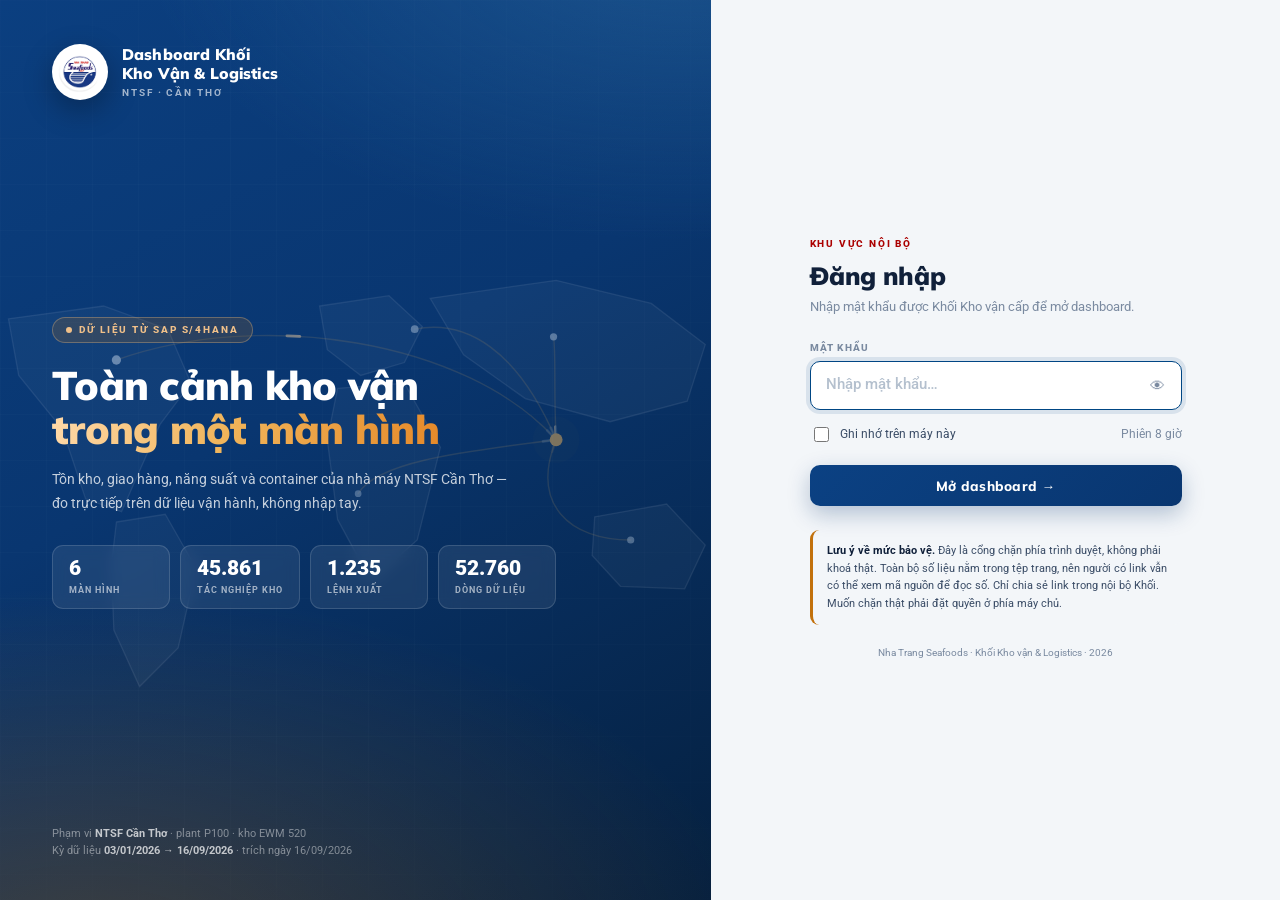
==== commit 0333f722: "OTD: doi sang quy tac dung ngay ke hoach (gio VN) Dung han = ngay xuat thuc te trung ngay ke hoach t" ====
--- a/dinh-nghia.html
+++ b/dinh-nghia.html
@@ -1019,7 +1019,7 @@
 
       <section class="banner">
         <h2>Mọi con số trên dashboard được tính như thế nào</h2>
-        <p>29 chỉ số đang hiển thị trên 5 màn hình · mỗi mục ghi rõ công thức, nguồn dữ liệu, xuất hiện ở đâu và cần lưu ý gì khi đọc · đây là màn tra cứu, cố ý không có biểu đồ</p>
+        <p><span id="bannerSo">—</span> chỉ số đang hiển thị trên 5 màn hình · mỗi mục ghi rõ công thức, nguồn dữ liệu, xuất hiện ở đâu và cần lưu ý gì khi đọc · đây là màn tra cứu, cố ý không có biểu đồ</p>
       </section>
 
       <!-- QUY ƯỚC CHUNG -->
@@ -1126,9 +1126,14 @@
  luu:'Nằm trong khoảng cam kết 30–60 ngày. Nhóm <b>Z401 thức ăn</b> có nhịp luân chuyển rất khác thành phẩm, nên tách riêng khi báo cáo để không kéo lệch số chung.'},
 
 {g:'ton', n:'Giá trị tồn kho', ma:null, val:'440,3', u:'tỷ đồng', man:'Màn 1 · Màn 3',
- ct:'Tổng giá trị sổ sách của hàng tồn tại thời điểm chốt',
- ng:'inventory_value.csv ← MM_IM_INV_TURNOVR_ANLYS_SRV',
- luu:'Là <b>giá trị sổ sách</b> theo phương pháp tính giá của SAP, không phải giá bán. Bình quân cả kỳ chỉ <b>263,0 tỷ</b> — cuối kỳ đang cao hơn bình quân <b>67%</b>.'},
+ ct:'Tổng giá trị sổ sách của hàng tồn, ảnh chụp tại 16/09/2026',
+ ng:'C_STOCKQUANTITYVALUEBYTYPE, bắt buộc lọc Plant = P100',
+ luu:'Là <b>giá trị sổ sách</b> theo phương pháp tính giá của SAP, không phải giá bán.<br><br><b>Gồm toàn bộ 64 kho của plant P100</b>, kể cả trại nuôi, vật tư, bao bì và kho ngoài — không phải chỉ 9 kho lạnh. Ước tính phân bổ theo đơn giá: kho lạnh thành phẩm <b>~84%</b>, kho ngoài ~5%, trại nuôi ~5%, vật tư và bao bì ~4,5%.<br><br><b>Không bóc chính xác được theo kho</b> vì cả hai báo cáo giá trị đều không có cột kho — chỉ có mã hàng. Con số theo kho ở trên là ước tính bằng đơn giá bình quân.'},
+
+{g:'ton', n:'Giá trị tồn kho bình quân cả kỳ', ma:null, val:'263,0', u:'tỷ đồng', man:'Màn 1 · Màn 3',
+ ct:'Bình quân giá trị tồn kho trong kỳ 01/01 → 16/09/2026',
+ ng:'inventory_value.csv ← MM_IM_INV_TURNOVR_ANLYS_SRV, cột avg_stock_value_vnd của 3.468 mã',
+ luu:'<b>Đây là bình quân của CẢ KỲ 9 tháng, không phải riêng tháng 9.</b> Nhãn cũ ghi "Bình quân 9 tháng" gây hiểu nhầm, đã sửa ngày 18/09/2026.<br><br>Thấp hơn ảnh chụp 440,3 tỷ tới <b>67%</b> vì ba lý do cộng lại: tồn kho lạnh tăng <b>+27,8%</b> trong kỳ, cơ cấu dịch sang hàng giá trị cao (tỷ trọng thành phẩm trong tổng tồn tăng từ 60,7% lên 70,1%), và <b>hai con số đến từ hai báo cáo SAP khác nhau</b> với cơ sở định giá khác nhau.<br><br>Mẫu số của chỉ tiêu vốn đọng (26,02 ÷ 263,02 = 9,9%) dùng con số này, nên đừng thay bằng 440,3.'},
 
 {g:'ton', n:'Vốn đọng trong kho', ma:'CC-03 · phần', val:'26,0', u:'tỷ đồng', man:'Màn 1 · Màn 3',
  ct:'Tổng giá trị 20 mã có giá trị trên 500 triệu nhưng vòng quay dưới 1',
@@ -1157,9 +1162,14 @@
 
 /* ── GIAO HÀNG ── */
 {g:'giao', n:'Giao hàng đúng hạn', ma:'SX-05', val:'52,7', u:'% tháng 9', man:'Màn 1 · Màn 2',
- ct:'Dòng lệnh xuất trễ không quá 24 giờ ÷ tổng số dòng đã xuất, nhóm theo tháng kế hoạch',
- ng:'odo_item.csv ← API_WHSE_OUTB_DLV_ORDER',
- luu:'Toàn kỳ là <b>16,6%</b> (1.757 trên 10.610 dòng), tháng 9 là <b>52,7%</b> — khác nhau vì khác kỳ, không phải số nào sai. <b>Trước khi công bố ra ngoài Khối cần nghiệp vụ xác nhận:</b> mốc kế hoạch đang lấy từ trường ngày giao dự kiến trên lệnh xuất; nếu trường này được đặt theo ngày khách yêu cầu thì đây là OTD thật, nếu chỉ là ngày tạo lệnh thì đang đo sai đối tượng.'},
+ ct:'Dòng lệnh xuất ĐÚNG NGÀY kế hoạch ÷ tổng số dòng đã xuất, nhóm theo tháng kế hoạch',
+ ng:'odo_item.csv ← API_WHSE_OUTB_DLV_ORDER, trường PlndGoodsIssueStartUTCDateTime và ActlGoodsIssueStartUTCDateTime',
+ luu:'<b>Quy tắc chốt ngày 18/09/2026:</b> kho xuất đúng ngày kế hoạch thì tính đúng hạn, lệch ngày nào — kể cả xuất sớm — đều không tính. Toàn kỳ <b>15,3%</b> (1.621 trên 10.610 dòng), tháng 9 <b>52,7%</b>.<br><br><b>Mốc kế hoạch là ngày dự kiến RA KHỎI BÃI</b> (<code>planned_out_of_yard</code>), đúng 10.610/10.610 dòng — không phải ngày giao tới khách. Đây là cam kết của chính kho, nên hợp với một chỉ tiêu của Khối Kho vận.<br><br><b>Phải quy đổi múi giờ.</b> SAP trả về giờ UTC — tên trường có sẵn chữ <code>UTC</code>. Mốc kế hoạch luôn là 17:00 UTC ở 100% số dòng, tức 00:00 giờ Việt Nam hôm sau; đó là dấu hiệu của một trường chỉ nhập ngày. Nếu so ngày thô không quy đổi thì OTD chỉ còn <b>0,2%</b> và đỉnh phân bố rơi vào "trễ đúng 1 ngày" — một hình dạng không có thật trong vận hành.<br><br>Quy tắc cũ "trễ không quá 24 giờ" cho <b>16,6%</b>, đúng bằng "đúng ngày hoặc sớm hơn".'},
+
+{g:'giao', n:'Lệch trung vị', ma:null, val:'0', u:'ngày tháng 9', man:'Màn 2',
+ ct:'Số ngày lệch của dòng nằm giữa dãy, đã sắp xếp',
+ ng:'odo_item.csv',
+ luu:'Đo bằng <b>ngày</b>, không phải giờ, cho khớp quy tắc đúng hạn. 0 nghĩa là dòng ở giữa xuất đúng ngày kế hoạch. Đi từ <b>20 ngày</b> tháng 1 xuống <b>0 ngày</b> tháng 9 — đây là chỉ số cho thấy mức cải thiện rõ nhất trong cả bộ.'},
 
 {g:'giao', n:'Sản lượng giao cho khách', ma:null, val:'20.392', u:'tấn', man:'Màn 2',
  ct:'Tổng khối lượng trên các dòng lệnh xuất đã ghi nhận xuất kho thực tế',
@@ -1176,15 +1186,10 @@
  ng:'odo_head.csv',
  luu:'Danh sách có cả <b>điểm đến nội bộ</b> như Kho CTY NTSF, nên đây không phải 66 khách hàng bên ngoài. Cần lọc lại nếu dùng cho báo cáo thương mại.'},
 
-{g:'giao', n:'Độ trễ trung vị', ma:null, val:'16,7', u:'giờ tháng 9', man:'Màn 2',
- ct:'Giá trị nằm giữa của độ trễ trên các dòng đã xuất trong tháng',
+{g:'giao', n:'Giao trong 7 ngày', ma:null, val:'39,7', u:'%', man:'Màn 2',
+ ct:'Dòng lệnh xuất trong vòng 7 ngày kể từ ngày kế hoạch ÷ tổng số dòng đã xuất',
  ng:'odo_item.csv',
- luu:'Dùng <b>trung vị</b> thay vì trung bình vì một số đơn trễ rất nặng sẽ kéo lệch trung bình. Tháng 9 đã giảm từ 42,1 giờ xuống 16,7 giờ.'},
-
-{g:'giao', n:'Giao trong 7 ngày', ma:null, val:'37,2', u:'%', man:'Màn 2',
- ct:'Dòng lệnh trễ không quá 7 ngày ÷ tổng số dòng đã xuất',
- ng:'odo_item.csv',
- luu:'Ngưỡng nới rộng hơn OTD, dùng để thấy phần đuôi trễ nặng. Còn <b>62,8%</b> số dòng trễ quá 7 ngày.'},
+ luu:'Ngưỡng nới rộng hơn chỉ tiêu đúng hạn, dùng để thấy phần đuôi trễ nặng. Còn <b>60,3%</b> số dòng lệch quá 7 ngày, trong đó <b>22,0%</b> lệch trên 30 ngày.'},
 
 {g:'giao', n:'Lệnh xuất còn treo', ma:null, val:'18.923', u:'tấn', man:'Màn 1',
  ct:'Khối lượng trên các dòng lệnh xuất chưa ghi nhận mốc xuất kho thực tế',
@@ -1305,6 +1310,8 @@
 document.querySelector('#tblGap tbody').innerHTML=GAP.map(t=>`
   <tr><td><b>${t[0]}</b></td><td>${t[1]}</td><td>${t[2]}</td></tr>`).join('');
 
+document.getElementById('bannerSo').textContent=DEFS.length;
+
 /* ═══ LỌC ═══ */
 const cards=[...document.querySelectorAll('.dcard')];
 const cnt=document.getElementById('count'), emp=document.getElementById('empty');
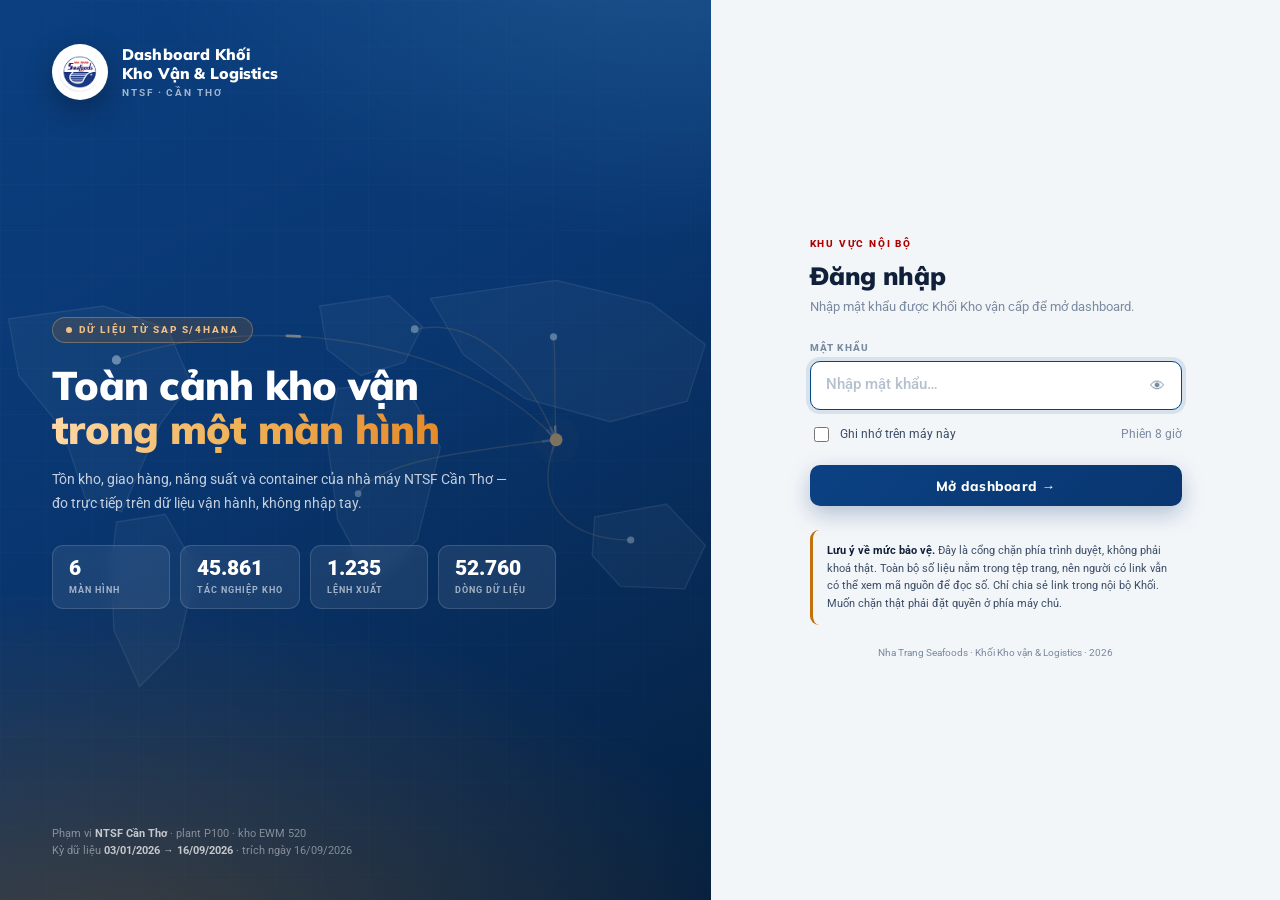
==== commit 1b58dad8: "Thu hep pham vi con 20 kho cua Khoi + chuan hoa giao dien PHAM VI: chi 20 kho do Khoi Kho van quan l" ====
--- a/dinh-nghia.html
+++ b/dinh-nghia.html
@@ -1,8 +1,8 @@
-<!doctype html>
-<html lang="vi">
-<head>
-<meta charset="utf-8">
-<meta name="viewport" content="width=device-width, initial-scale=1, viewport-fit=cover">
+<!doctype html>
+<html lang="vi">
+<head>
+<meta charset="utf-8">
+<meta name="viewport" content="width=device-width, initial-scale=1, viewport-fit=cover">
 <script data-src="auth.js">
 /* ═══════════════════════════════════════════════════════
    Dashboard Khối Kho Vận & Logistics — cổng đăng nhập
@@ -176,12 +176,12 @@
   };
 })(window);
 
-</script>
-<script>NTSF_AUTH.guard();</script>
-<title>Định nghĩa chỉ số</title>
-<link rel="preconnect" href="https://fonts.googleapis.com">
-<link rel="preconnect" href="https://fonts.gstatic.com" crossorigin>
-<link rel="stylesheet" href="https://fonts.googleapis.com/css2?family=Mulish:wght@400;600;700;800;900&family=Roboto:wght@400;500;700&display=swap">
+</script>
+<script>NTSF_AUTH.guard();</script>
+<title>Định nghĩa chỉ số</title>
+<link rel="preconnect" href="https://fonts.googleapis.com">
+<link rel="preconnect" href="https://fonts.gstatic.com" crossorigin>
+<link rel="stylesheet" href="https://fonts.googleapis.com/css2?family=Mulish:wght@400;600;700;800;900&family=Roboto:wght@400;500;700&display=swap">
 <style data-src="styles.css">
 :root{
   /* ——— Nhận diện Nha Trang Seafoods ——— */
@@ -324,31 +324,37 @@
 .banner h2{margin:0; font-size:20px; font-weight:800; letter-spacing:-.01em}
 .banner p{margin:4px 0 0; font-size:10.5px; color:var(--on-navy); line-height:1.5}
 
-/* ═══ HERO + KPI ═══ */
-.hero-row{display:grid; grid-template-columns:minmax(230px,1fr) 2.15fr; gap:14px; align-items:stretch}
+/* ═══ HERO + KPI ═══
+   Hero cố định bề ngang hẹp để nhường chỗ cho lưới KPI dàn ngang — trước đây hero
+   chiếm 1/3 bề rộng và bị kéo cao theo lưới, để lại một khoảng trống lớn. */
+.hero-row{display:grid; grid-template-columns:minmax(186px,224px) minmax(0,1fr); gap:12px; align-items:stretch}
 .hero{
   background:var(--surface); border:1px solid var(--line); border-top:3px solid var(--c5);
-  border-radius:var(--r-card); padding:16px; box-shadow:var(--sh-card);
+  border-radius:var(--r-card); padding:13px 14px; box-shadow:var(--sh-card);
   display:flex; flex-direction:column; justify-content:center; cursor:pointer; text-align:left; font-family:inherit;
 }
 .hero:hover{border-color:var(--c2)}
 .hero:focus-visible{outline:2px solid var(--amber); outline-offset:2px}
 .hero .lbl{font-size:9px; font-weight:800; letter-spacing:.11em; text-transform:uppercase; color:var(--ink-3)}
 .hero .kpi-head{margin-bottom:2px}
-.hero .big{font-size:52px; font-weight:900; line-height:1; letter-spacing:-.03em; margin:7px 0 2px; color:var(--ink)}
-.hero .big small{font-size:20px; font-weight:800; margin-left:2px}
-.hero .sub{font-size:11px; color:var(--ink-2); font-weight:600}
-.hero .delta{margin-top:9px; font-size:11px; font-weight:800}
-.hero .foot{margin-top:10px; padding-top:9px; border-top:1px dashed var(--line); font-size:10px; color:var(--ink-3); line-height:1.5}
-
-/* 9 thẻ → lưới 3 cột cho đủ 3 hàng bằng nhau, không để thẻ đứng lẻ */
-.kpis{display:grid; grid-template-columns:repeat(3,minmax(0,1fr)); gap:10px}
-@media (max-width:1180px){ .kpis{grid-template-columns:repeat(2,minmax(0,1fr))} }
+.hero .big{font-size:38px; font-weight:900; line-height:1; letter-spacing:-.03em; margin:6px 0 2px; color:var(--ink)}
+.hero .big small{font-size:15px; font-weight:800; margin-left:2px}
+.hero .sub{font-size:10.5px; color:var(--ink-2); font-weight:600; line-height:1.45}
+.hero .delta{margin-top:7px; font-size:10.5px; font-weight:800; line-height:1.4}
+.hero .foot{margin-top:8px; padding-top:7px; border-top:1px dashed var(--line); font-size:9.5px; color:var(--ink-3); line-height:1.5}
+
+/* Lưới KPI dàn tối đa 4 cột để giảm số hàng — hero đã thu hẹp nên còn dư bề ngang.
+   Mốc ngắt tính theo bề rộng CỬA SỔ, mà vùng nội dung còn phải trừ 260px thanh bên
+   và 224px thẻ hero — nên ngưỡng phải rộng hơn bề rộng thẻ mong muốn khá nhiều. */
+.kpis{display:grid; grid-template-columns:repeat(5,minmax(0,1fr)); gap:9px}
+@media (max-width:1560px){ .kpis{grid-template-columns:repeat(4,minmax(0,1fr))} }
+@media (max-width:1360px){ .kpis{grid-template-columns:repeat(3,minmax(0,1fr))} }
+@media (max-width:1040px){ .kpis{grid-template-columns:repeat(2,minmax(0,1fr))} }
 @media (max-width:620px){ .kpis{grid-template-columns:minmax(0,1fr)} }
 .kpi{
   background:var(--surface); border:1px solid var(--line); border-radius:var(--r-kpi);
-  padding:11px 12px 10px; box-shadow:var(--sh-kpi); cursor:pointer; text-align:left;
-  font-family:inherit; color:inherit; display:flex; flex-direction:column; gap:2px;
+  padding:10px 11px 9px; box-shadow:var(--sh-kpi); cursor:pointer; text-align:left;
+  font-family:inherit; color:inherit; display:flex; flex-direction:column; gap:1px;
 }
 .kpi:hover{border-color:var(--c2)}
 .kpi:focus-visible{outline:2px solid var(--amber); outline-offset:2px}
@@ -443,8 +449,10 @@
 .close:hover{background:var(--surface-tint); color:var(--ink)}
 .close:focus-visible{outline:2px solid var(--amber); outline-offset:2px}
 
+/* Dưới ngưỡng này lưới KPI chỉ còn 2 cột — để hero đứng cột hẹp bên cạnh sẽ bị kéo
+   cao lêu nghêu, nên cho hero trải hết bề ngang thành một dải ngắn phía trên. */
+@media (max-width:1040px){ .hero-row{grid-template-columns:minmax(0,1fr)} }
 @media (max-width:960px){
-  .hero-row{grid-template-columns:1fr}
   .side{position:fixed; left:-260px; transition:left .2s; z-index:60}
   .side.open{left:0}
   .main{width:100%}
@@ -523,49 +531,134 @@
 .note-body{font:400 11.5px/1.55 Roboto,sans-serif;color:var(--ink);white-space:pre-wrap}
 .note-empty{margin:0;font:400 11.5px/1.6 Roboto,sans-serif;color:var(--ink-3)}
 @media print{.note-fab,.note-panel,.note-veil,.note-pin{display:none !important}}
-</style>
-<style>
-/* ── Từ điển chỉ số — chỉ dùng ở màn này ── */
-.search{display:flex;align-items:center;gap:8px;background:var(--surface);border:1px solid var(--line);
-  border-radius:var(--r-pill);padding:7px 14px;max-width:420px;margin-top:10px}
-.search input{border:0;background:transparent;flex:1;font:400 12.5px/1.4 Roboto,sans-serif;color:var(--ink);outline:none;min-width:0}
-.search input::placeholder{color:var(--ink-3)}
-.search span{color:var(--ink-3);font-size:12px;flex:none}
-.count{font:700 10.5px/1.4 Roboto,sans-serif;color:var(--ink-3);margin-top:8px}
-.dgrid{display:grid;grid-template-columns:repeat(2,minmax(0,1fr));gap:10px;margin-top:12px}
-@media(max-width:900px){.dgrid{grid-template-columns:1fr}}
-.dcard{background:var(--surface);border:1px solid var(--line);border-radius:var(--r-panel);padding:13px 15px 12px;
-  display:flex;flex-direction:column;gap:7px}
-.dcard.hide{display:none}
-.d-top{display:flex;align-items:flex-start;gap:8px;flex-wrap:wrap}
-.d-top h4{margin:0;font:800 14px/1.3 Mulish,sans-serif;color:var(--ink);flex:1;min-width:140px}
-.d-val{font:800 14px/1 Roboto,sans-serif;color:var(--blue);white-space:nowrap}
-.d-val small{font:400 9.5px/1 Roboto,sans-serif;color:var(--ink-3);margin-left:3px}
-.d-row{display:flex;gap:9px;font:400 11.5px/1.55 Roboto,sans-serif;color:var(--ink-2)}
-.d-row b{flex:none;width:62px;font:700 9px/1.75 Roboto,sans-serif;letter-spacing:.06em;
-  text-transform:uppercase;color:var(--ink-3)}
-.d-ct{background:var(--surface-tint);border-radius:6px;padding:7px 10px;
-  font:500 11.5px/1.55 Roboto,sans-serif;color:var(--ink);border-left:3px solid var(--c3)}
-.d-ct code{font:inherit;font-weight:700}
-.d-warn{background:rgba(183,121,31,.10);border-left:3px solid var(--warn);border-radius:6px;padding:7px 10px;
-  font:400 11.5px/1.6 Roboto,sans-serif;color:var(--ink-2)}
-.d-warn b{color:var(--ink)}
-.conv{display:grid;grid-template-columns:repeat(4,minmax(0,1fr));gap:9px;margin-top:10px}
-@media(max-width:1180px){.conv{grid-template-columns:repeat(2,minmax(0,1fr))}}
-@media(max-width:620px){.conv{grid-template-columns:1fr}}
-.conv>div{background:var(--surface-tint);border:1px solid var(--line);border-radius:var(--r-panel);padding:10px 12px}
-.conv h5{margin:0 0 3px;font:800 10px/1.3 Roboto,sans-serif;letter-spacing:.06em;text-transform:uppercase;color:var(--ink-3)}
-.conv p{margin:0;font:400 11.5px/1.5 Roboto,sans-serif;color:var(--ink-2)}
-.conv b{color:var(--ink)}
-</style>
+</style>
+<style>
+/* ── Từ điển chỉ số — chỉ dùng ở màn này ── */
+.search{display:flex;align-items:center;gap:8px;background:var(--surface);border:1px solid var(--line);
+  border-radius:var(--r-pill);padding:7px 14px;max-width:420px;margin-top:10px}
+.search input{border:0;background:transparent;flex:1;font:400 12.5px/1.4 Roboto,sans-serif;color:var(--ink);outline:none;min-width:0}
+.search input::placeholder{color:var(--ink-3)}
+.search span{color:var(--ink-3);font-size:12px;flex:none}
+.count{font:700 10.5px/1.4 Roboto,sans-serif;color:var(--ink-3);margin-top:8px}
+.dgrid{display:grid;grid-template-columns:repeat(2,minmax(0,1fr));gap:10px;margin-top:12px}
+@media(max-width:900px){.dgrid{grid-template-columns:1fr}}
+.dcard{background:var(--surface);border:1px solid var(--line);border-radius:var(--r-panel);padding:13px 15px 12px;
+  display:flex;flex-direction:column;gap:7px}
+.dcard.hide{display:none}
+.d-top{display:flex;align-items:flex-start;gap:8px;flex-wrap:wrap}
+.d-top h4{margin:0;font:800 14px/1.3 Mulish,sans-serif;color:var(--ink);flex:1;min-width:140px}
+.d-val{font:800 14px/1 Roboto,sans-serif;color:var(--blue);white-space:nowrap}
+.d-val small{font:400 9.5px/1 Roboto,sans-serif;color:var(--ink-3);margin-left:3px}
+.d-row{display:flex;gap:9px;font:400 11.5px/1.55 Roboto,sans-serif;color:var(--ink-2)}
+.d-row b{flex:none;width:62px;font:700 9px/1.75 Roboto,sans-serif;letter-spacing:.06em;
+  text-transform:uppercase;color:var(--ink-3)}
+.d-ct{background:var(--surface-tint);border-radius:6px;padding:7px 10px;
+  font:500 11.5px/1.55 Roboto,sans-serif;color:var(--ink);border-left:3px solid var(--c3)}
+.d-ct code{font:inherit;font-weight:700}
+.d-warn{background:rgba(183,121,31,.10);border-left:3px solid var(--warn);border-radius:6px;padding:7px 10px;
+  font:400 11.5px/1.6 Roboto,sans-serif;color:var(--ink-2)}
+.d-warn b{color:var(--ink)}
+.conv{display:grid;grid-template-columns:repeat(4,minmax(0,1fr));gap:9px;margin-top:10px}
+@media(max-width:1180px){.conv{grid-template-columns:repeat(2,minmax(0,1fr))}}
+@media(max-width:620px){.conv{grid-template-columns:1fr}}
+.conv>div{background:var(--surface-tint);border:1px solid var(--line);border-radius:var(--r-panel);padding:10px 12px}
+.conv h5{margin:0 0 3px;font:800 10px/1.3 Roboto,sans-serif;letter-spacing:.06em;text-transform:uppercase;color:var(--ink-3)}
+.conv p{margin:0;font:400 11.5px/1.5 Roboto,sans-serif;color:var(--ink-2)}
+.conv b{color:var(--ink)}
+</style>
 <script data-src="logo.js">
 window.NTSF_LOGO = '[data-uri]';
-</script>
+</script>
 <script data-src="app.js">
 /* ═══════════════════════════════════════════════════════
    Dashboard Khối Kho Vận & Logistics — thành phần dùng chung
    Sidebar · logo · điều hướng · giao diện sáng-tối
    ═══════════════════════════════════════════════════════ */
+/* ═══ KHUNG BIỂU ĐỒ DÙNG CHUNG ═══
+   Mọi SVG phải vẽ theo ĐÚNG bề rộng pixel của thẻ chứa nó, tức viewBox = pixel,
+   để tỷ lệ luôn là 1:1.
+
+   Trước đây mỗi hàm vẽ tự đặt viewBox cố định — 470, 640 hoặc 900 — rồi để SVG
+   kéo giãn theo bề rộng thẻ. Hậu quả: cùng một cỡ chữ 11,5 đơn vị lại hiện ra
+   ~11px trong thẻ nửa màn (viewBox 640 → 612px) nhưng ~16px trong thẻ toàn màn
+   (viewBox 900 → 1.271px). Nhìn vào thấy biểu đồ chỗ to chỗ nhỏ, chữ chỗ đậm
+   chỗ mảnh, dù cùng một bộ mã vẽ.
+
+   CAO  = chiều cao chuẩn của biểu đồ theo thời gian (cột, đường) — mọi màn dùng chung.
+   DONG = chiều cao một dòng của biểu đồ thanh ngang.
+   Vì vẽ 1:1 nên hai hằng số này là PIXEL THẬT, không còn là đơn vị co giãn. */
+window.NTSF_CH = {
+  CAO: 250,
+  DONG: 34,
+  /* Bề rộng vẽ = bề rộng trong lòng thẻ. Chặn dưới 320 để không vỡ trên điện thoại. */
+  rong: function (hop) {
+    var box = (typeof hop === 'string') ? document.getElementById(hop) : hop;
+    if (!box) return 640;
+    var w = box.clientWidth || box.getBoundingClientRect().width;
+    return Math.max(320, Math.round(w));
+  },
+  /* Lề trái/phải của biểu đồ thanh ngang không được nuốt hết chỗ vẽ thanh:
+     giữ tối thiểu 26% bề rộng cho phần thanh. */
+  le: function (W, trai, phai) {
+    var l = Math.min(trai, Math.round(W * 0.40));
+    var r = Math.min(phai, Math.round(W * 0.34));
+    if (W - l - r < W * 0.26) { var du = (W * 0.26) - (W - l - r); l -= du * 0.6; r -= du * 0.4; }
+    return { l: Math.max(48, Math.round(l)), r: Math.max(40, Math.round(r)) };
+  },
+  /* Cắt bớt nhãn theo bề rộng lề thật, thay vì cắt cứng ở 28 ký tự */
+  catNhan: function (chu, rongLe, cx) {
+    var n = Math.max(8, Math.floor((rongLe - 14) / (cx || 6.1)));
+    return chu.length > n ? chu.slice(0, n - 1) + '…' : chu;
+  },
+
+  /* Cho bấm vào cả khung biểu đồ để mở bảng phân tích sâu.
+     Dùng cho biểu đồ chưa có chỗ bấm riêng trên từng cột hay từng thanh.
+     Chỉ gắn thuộc tính data-drill — bộ xử lý click sẵn có của trang sẽ mở đúng bảng,
+     nên hành vi giống hệt khi bấm vào thẻ KPI, không phát sinh đường đi thứ hai.
+     ⚠️ Đừng gắn cho biểu đồ đã có click trên từng phần tử: sự kiện nổi bọt lên
+     khung sẽ mở thêm một bảng nữa. */
+  bamThe: function (id, khoa) {
+    var box = document.getElementById(id);
+    if (!box) return;
+    box.setAttribute('data-drill', khoa);
+    box.style.cursor = 'pointer';
+    var card = box.closest('.card');
+    var how = card ? card.querySelector('.how') : null;
+    if (how && how.dataset.goiY !== '1') {
+      how.dataset.goiY = '1';
+      how.insertAdjacentHTML('beforeend', ' · <b>▸ bấm để xem phân tích sâu</b>');
+    }
+  },
+
+  /* Chạy SAU khi vẽ xong: kéo mọi nhãn bị tràn khỏi khung về lại bên trong.
+     Chỉ xảy ra ở màn hẹp, khi nhãn giá trị dài hơn phần lề chừa sẵn. Đo bằng
+     getBBox nên phải gọi lúc SVG đã nằm trong DOM, không gọi lúc đang dựng. */
+  gonNhan: function () {
+    document.querySelectorAll('.chart svg').forEach(function (s) {
+      var vb = s.viewBox.baseVal;
+      if (!vb || !vb.width) return;
+      s.querySelectorAll('text').forEach(function (tx) {
+        var b;
+        try { b = tx.getBBox(); } catch (e) { return; }
+        if (!b.width) return;
+        /* nhãn dài hơn cả khung thì thu nhỏ cỡ chữ trước, rồi mới ép về mép */
+        if (b.width > vb.width - 8) {
+          var cu = parseFloat(tx.getAttribute('font-size')) || 11;
+          tx.setAttribute('font-size', Math.max(7.5, cu * (vb.width - 8) / b.width).toFixed(1));
+          try { b = tx.getBBox(); } catch (e) { return; }
+        }
+        if (b.x + b.width > vb.width - 2) {
+          tx.setAttribute('text-anchor', 'end');
+          tx.setAttribute('x', vb.width - 4);
+        } else if (b.x < 0) {
+          tx.setAttribute('text-anchor', 'start');
+          tx.setAttribute('x', 2);
+        }
+      });
+    });
+  }
+};
+
 (function () {
   'use strict';
 
@@ -995,347 +1088,352 @@
   };
 })();
 
-</script>
-</head>
-<body data-page="dinh-nghia">
-<div class="shell">
-
-  <aside class="side" id="side"></aside>
-
-  <div class="main">
-    <header class="topbar">
-      <button class="btn menu-btn" id="menuBtn" aria-label="Mở menu">☰</button>
-      <div>
-        <div class="eyebrow">Nha Trang Seafoods · Khối Kho vận &amp; Logistics</div>
-        <h1>Định nghĩa chỉ số</h1>
-      </div>
-      <div class="grow"></div>
-      <button class="btn" id="themeBtn">◑ Giao diện</button>
-      <button class="btn" onclick="window.print()">⎙ In / PDF</button>
-      <button class="btn primary">Giám đốc Khối</button>
-    </header>
-
-    <div class="wrap">
-
-      <section class="banner">
-        <h2>Mọi con số trên dashboard được tính như thế nào</h2>
-        <p><span id="bannerSo">—</span> chỉ số đang hiển thị trên 5 màn hình · mỗi mục ghi rõ công thức, nguồn dữ liệu, xuất hiện ở đâu và cần lưu ý gì khi đọc · đây là màn tra cứu, cố ý không có biểu đồ</p>
-      </section>
-
-      <!-- QUY ƯỚC CHUNG -->
-      <article class="card">
-        <h3>Quy ước chung của toàn bộ dashboard</h3>
-        <p class="how">Áp dụng cho mọi con số ở mọi màn · đọc phần này trước khi đọc từng chỉ số</p>
-        <div class="conv">
-          <div><h5>Phạm vi</h5><p>Chỉ <b>NTSF Cần Thơ</b>. Company code <b>P001</b>, plant <b>P100</b>, kho EWM <b>520</b>. Các nhà máy khác chưa dùng SAP nên không có trong dashboard.</p></div>
-          <div><h5>Kỳ dữ liệu</h5><p><b>03/01/2026 → 16/09/2026</b>. Tháng 9 mới có <b>12 ngày</b>, đừng so trực tiếp với tháng đủ.</p></div>
-          <div><h5>Thời điểm trích</h5><p><b>16/09/2026</b>, trích thủ công một lần. Số liệu đứng yên cho tới lần trích sau.</p></div>
-          <div><h5>Múi giờ</h5><p>SAP lưu theo <b>UTC</b>. Dashboard đã đổi sang <b>giờ Việt Nam (UTC+7)</b> ở mọi chỗ hiển thị giờ.</p></div>
-          <div><h5>Đơn vị khối lượng</h5><p><b>Tấn</b> = 1.000 kg. Chỉ cộng các dòng có đơn vị <b>KG</b> — dữ liệu gốc có 24 loại đơn vị, cộng lẫn sẽ sai.</p></div>
-          <div><h5>Đơn vị tiền</h5><p><b>Tỷ đồng</b>, theo <b>giá trị sổ sách</b> của SAP, không phải giá bán.</p></div>
-          <div><h5>Cách viết số</h5><p>Dấu <b>chấm</b> ngăn hàng nghìn, dấu <b>phẩy</b> ngăn thập phân. Chênh lệch giữa hai tỷ lệ ghi là <b>điểm %</b>.</p></div>
-          <div><h5>Nhãn trên thẻ</h5><p>Nhãn <b>mã KPI</b> là chỉ tiêu cam kết. Nhãn <b>Vận hành</b> là chỉ số theo dõi thêm, không thuộc bộ KPI nào.</p></div>
-        </div>
-      </article>
-
-      <!-- TỪ ĐIỂN -->
-      <section class="filters">
-        <h3>Tra cứu chỉ số</h3>
-        <div class="search">
-          <span>⌕</span>
-          <input id="q" type="search" placeholder="Gõ tên chỉ số, mã KPI hoặc từ khoá…" autocomplete="off">
-        </div>
-        <div class="chips" id="chips" style="margin-top:10px">
-          <button class="chip" aria-pressed="true" data-g="all">Tất cả</button>
-          <button class="chip" data-g="ton">Tồn kho</button>
-          <button class="chip" data-g="giao">Giao hàng</button>
-          <button class="chip" data-g="cont">Container</button>
-          <button class="chip" data-g="ns">Năng suất</button>
-          <button class="chip" data-g="qt">Quản trị</button>
-        </div>
-        <p class="count" id="count"></p>
-      </section>
-
-      <div class="dgrid" id="dgrid"></div>
-
-      <p class="count" id="empty" style="display:none;text-align:center;padding:24px 0">
-        Không có chỉ số nào khớp. Thử một từ khoá ngắn hơn.
-      </p>
-
-      <!-- THUẬT NGỮ -->
-      <article class="card">
-        <h3>Từ điển thuật ngữ SAP và EWM</h3>
-        <p class="how">Những tên gọi xuất hiện trong dữ liệu gốc và trong các báo cáo SAP, dịch sang cách nói của Khối</p>
-        <div class="tbl-wrap"><table id="tblTerm">
-          <thead><tr><th style="width:230px">Thuật ngữ</th><th style="width:200px">Gọi trong dashboard</th><th>Nghĩa</th></tr></thead>
-          <tbody></tbody>
-        </table></div>
-      </article>
-
-      <!-- KHÔNG ĐO ĐƯỢC -->
-      <article class="card" style="border-top:3px solid var(--bad)">
-        <h3>Những gì dashboard chưa đo được</h3>
-        <p class="how">Liệt kê thẳng để không ai đi tìm nhầm chỗ · mỗi dòng ghi rõ vướng ở đâu</p>
-        <div class="tbl-wrap"><table id="tblGap">
-          <thead><tr><th style="width:250px">Nội dung</th><th style="width:220px">Vướng ở đâu</th><th>Vì sao</th></tr></thead>
-          <tbody></tbody>
-        </table></div>
-      </article>
-
-      <section class="insight">
-        <h4>Ba chỗ dễ đọc nhầm nhất</h4>
-        <p><span class="formula">Tổng luân chuyển kho 37.387 tấn ≠ Sản lượng giao khách 2.570 tấn — chênh 14,5 lần</span></p>
-        <p><b>Một — luân chuyển kho và giao khách là hai thứ khác nhau.</b> Màn 1 có biểu đồ <b>Tổng luân chuyển kho</b> gồm toàn bộ 46 kho, tính cả nguyên liệu vào sản xuất và thức ăn ra trại. Màn 2 có <b>Sản lượng giao cho khách</b> chỉ tính hàng đi khách. Hai biểu đồ này không bao giờ khớp nhau và không nên khớp.</p>
-        <p><b>Hai — cùng một chỉ số nhưng khác kỳ.</b> Màn 1 là màn điều hành nên hiển thị <b>tháng gần nhất</b>: giao đúng hạn 52,7%, sản lượng xử lý 103 tấn mỗi ngày. Các màn chuyên đề hiển thị <b>toàn kỳ</b>: giao đúng hạn 16,6%, sản lượng xử lý 144 tấn mỗi ngày. Không phải số nào sai, chỉ là khác kỳ — nhãn trên mỗi thẻ đều ghi rõ.</p>
-        <p><b>Ba — con số đẹp chưa chắc là tin tốt.</b> <b>Chính xác soạn hàng 100%</b> không chứng minh thao tác chính xác, vì hệ thống tự xác nhận lệnh ngay khi tạo. <b>Mức lấp đầy kho lạnh 66,9%</b> là số tổng của 9 kho — nó che mất việc Kho 4000 đang vượt trần 107,2% trong khi bốn kho A chỉ dùng 28–47%. Hai chỗ này đều đã ghi cảnh báo ngay trên thẻ.</p>
-        <p class="act">Gợi ý hành động: khi bộ KPI chính thức của Khối được chốt, sửa lại đúng ba chỗ — mảng chỉ tiêu ở Màn 5, nhãn mã KPI trên các thẻ, và các mục tương ứng ở màn này. Toàn bộ biểu đồ và bảng còn lại tự cập nhật theo.</p>
-      </section>
-
-    </div>
-  </div>
-</div>
-
-<script>
-/* ═══ TỪ ĐIỂN CHỈ SỐ — 26 mục đang hiển thị trên 5 màn ═══ */
-const G={ton:'Tồn kho',giao:'Giao hàng',cont:'Container',ns:'Năng suất',qt:'Quản trị'};
-const DEFS=[
-/* ── TỒN KHO ── */
-{g:'ton', n:'Tồn kho cuối kỳ', ma:null, val:'6.153,4', u:'tấn', man:'Màn 1 · Màn 3',
- ct:'Khối lượng tồn tại thời điểm chốt cuối tháng, chỉ cộng các dòng có đơn vị KG',
- ng:'stock_monthly.csv ← MMIM_STOCKINDATERANGE_SRV (tương đương MB5B / ZWM06)',
- luu:'Đây là số chốt cuối tháng 9. Ảnh chụp tồn tức thời trong stock.csv cho <b>6.040,2 tấn</b> — lệch vì khác thời điểm chốt, không phải một trong hai sai.'},
-
-{g:'ton', n:'Mức lấp đầy kho lạnh', ma:'CC-04', val:'66,9', u:'%', man:'Màn 1 · Màn 3',
- ct:'Tồn 9 kho lạnh thành phẩm ÷ Sức chứa thiết kế 6.444,6 tấn',
- ng:'stock_monthly_by_location.csv (9 mã kho 5300–5304, 5101, 5102, 5201, 5202) + hồ sơ layout kho của Khối',
- luu:'<b>Đã sửa ngày 17/09/2026.</b> Trước đó tử số lấy nhầm là tồn của <b>toàn bộ 64 kho</b> — gồm cả trại nuôi, vật tư, kho ngoài — rồi đem chia cho sức chứa của riêng 9 kho lạnh, ra 95,5% và báo sai là "vượt sức chứa 109,5%" ở tháng 8. Số đúng là <b>66,9%</b>, và kho <b>chưa bao giờ vượt trần</b>.<br><br>Tổng số vẫn che mất lệch tải: <b>Kho 4000 đang ở 107,2%</b> trong khi bốn kho A nhỏ chỉ dùng 28–47%. Xem bảng chi tiết từng kho ở Màn 3.'},
-
-{g:'ton', n:'Sức chứa thiết kế kho lạnh', ma:null, val:'6.444,6', u:'tấn', man:'Màn 3',
- ct:'Tổng sức chứa thiết kế của 9 kho lạnh thành phẩm tại NTSF Cần Thơ',
- ng:'Hồ sơ layout kho của Khối Kho vận, không lấy từ SAP',
- luu:'Kèm theo: <b>13.633 m²</b> diện tích và <b>67 cửa</b>. Đây là <b>master data ngoài SAP</b> — SAP có trường sức chứa trên ô kệ nhưng 3.444/3.445 ô bị gắn cờ rỗng nên không cộng được. Nếu Khối sửa layout kho thì phải cập nhật lại mảng <code>WH</code> trong Màn 3, dashboard không tự biết.'},
-
-{g:'ton', n:'Tồn theo loại kho', ma:null, val:null, u:null, man:'Màn 3',
- ct:'Gộp 64 kho thành 7 nhóm theo tên kho trong SAP',
- ng:'stock_monthly_by_location.csv',
- luu:'SAP <b>có</b> tách kho vật liệu và kho thành phẩm, ghi rõ ngay trong tên kho: <code>Kho NL cá</code>, <code>Kho vật tư tổng</code>, <code>461-Kho BaoBì Cá</code>, <code>TânLộc-K.ThứcĂn</code>… Chốt tháng 9: kho lạnh thành phẩm <b>4.312,2 t (70,1%)</b>, trại nuôi <b>1.035,3 t</b>, vật tư và bao bì <b>407,9 t</b>, kho ngoài <b>259,5 t</b>. Chỉ nhóm đầu mới thuộc phạm vi CC-04.'},
-
-{g:'ton', n:'Số ngày tồn kho thành phẩm', ma:'CC-02', val:'48,6', u:'ngày', man:'Màn 1 · Màn 3',
- ct:'Tồn kho bình quân ÷ Lượng xuất bình quân mỗi ngày',
- ng:'inventory_value.csv ← MM_IM_INV_TURNOVR_ANLYS_SRV',
- luu:'Nằm trong khoảng cam kết 30–60 ngày. Nhóm <b>Z401 thức ăn</b> có nhịp luân chuyển rất khác thành phẩm, nên tách riêng khi báo cáo để không kéo lệch số chung.'},
-
-{g:'ton', n:'Giá trị tồn kho', ma:null, val:'440,3', u:'tỷ đồng', man:'Màn 1 · Màn 3',
- ct:'Tổng giá trị sổ sách của hàng tồn, ảnh chụp tại 16/09/2026',
- ng:'C_STOCKQUANTITYVALUEBYTYPE, bắt buộc lọc Plant = P100',
- luu:'Là <b>giá trị sổ sách</b> theo phương pháp tính giá của SAP, không phải giá bán.<br><br><b>Gồm toàn bộ 64 kho của plant P100</b>, kể cả trại nuôi, vật tư, bao bì và kho ngoài — không phải chỉ 9 kho lạnh. Ước tính phân bổ theo đơn giá: kho lạnh thành phẩm <b>~84%</b>, kho ngoài ~5%, trại nuôi ~5%, vật tư và bao bì ~4,5%.<br><br><b>Không bóc chính xác được theo kho</b> vì cả hai báo cáo giá trị đều không có cột kho — chỉ có mã hàng. Con số theo kho ở trên là ước tính bằng đơn giá bình quân.'},
-
-{g:'ton', n:'Giá trị tồn kho bình quân cả kỳ', ma:null, val:'263,0', u:'tỷ đồng', man:'Màn 1 · Màn 3',
- ct:'Bình quân giá trị tồn kho trong kỳ 01/01 → 16/09/2026',
- ng:'inventory_value.csv ← MM_IM_INV_TURNOVR_ANLYS_SRV, cột avg_stock_value_vnd của 3.468 mã',
- luu:'<b>Đây là bình quân của CẢ KỲ 9 tháng, không phải riêng tháng 9.</b> Nhãn cũ ghi "Bình quân 9 tháng" gây hiểu nhầm, đã sửa ngày 18/09/2026.<br><br>Thấp hơn ảnh chụp 440,3 tỷ tới <b>67%</b> vì ba lý do cộng lại: tồn kho lạnh tăng <b>+27,8%</b> trong kỳ, cơ cấu dịch sang hàng giá trị cao (tỷ trọng thành phẩm trong tổng tồn tăng từ 60,7% lên 70,1%), và <b>hai con số đến từ hai báo cáo SAP khác nhau</b> với cơ sở định giá khác nhau.<br><br>Mẫu số của chỉ tiêu vốn đọng (26,02 ÷ 263,02 = 9,9%) dùng con số này, nên đừng thay bằng 440,3.'},
-
-{g:'ton', n:'Vốn đọng trong kho', ma:'CC-03 · phần', val:'26,0', u:'tỷ đồng', man:'Màn 1 · Màn 3',
- ct:'Tổng giá trị 20 mã có giá trị trên 500 triệu nhưng vòng quay dưới 1',
- ng:'inventory_value.csv',
- luu:'Bằng <b>9,9%</b> giá trị tồn bình quân, so với chỉ tiêu CC-03 là dưới 5%. Mới là vế <b>chậm luân chuyển</b> của CC-03; vế <b>cận date</b> chưa đo được vì thiếu hạn sử dụng.'},
-
-{g:'ton', n:'Tồn trên 90 ngày', ma:null, val:'520,5', u:'tấn', man:'Màn 3',
- ct:'Khối lượng các lô có tuổi trên 90 ngày tính từ ngày sản xuất',
- ng:'batch.csv ← API_BATCH_SRV',
- luu:'Đây là <b>tuổi lô</b>, không phải cận hạn sử dụng. Hàng đông lạnh có hạn dùng dài hơn 90 ngày rất nhiều — đừng đọc thành hàng sắp hỏng. Dùng để nhắc rà soát, không dùng để kết luận chất lượng.'},
-
-{g:'ton', n:'Mức tập trung giá trị', ma:null, val:'71,3', u:'%', man:'Màn 3',
- ct:'Tỷ trọng giá trị tồn kho nằm ở nhóm mã hàng đắt nhất theo phân loại ABC',
- ng:'inventory_value.csv',
- luu:'105 mã ở nhóm đầu đã chiếm <b>187,5 tỷ</b>. Dùng để chọn nhóm mã cần kiểm soát chặt và ưu tiên kiểm kê trước.'},
-
-{g:'ton', n:'Biến động ròng theo tháng', ma:null, val:null, u:null, man:'Màn 1 · Màn 3',
- ct:'Lượng nhập trong tháng − Lượng xuất trong tháng',
- ng:'stock_monthly.csv',
- luu:'Cột hướng lên là kho phình ra, cột hướng xuống là kho vơi đi. Đọc cùng biểu đồ tồn kho để thấy tồn tăng do nhập nhiều hay do xuất chậm.'},
-
-{g:'ton', n:'Tổng luân chuyển kho theo tháng', ma:null, val:null, u:null, man:'Màn 1',
- ct:'Tổng khối lượng nhập cộng tổng khối lượng xuất trong tháng, tính trên toàn bộ 46 kho',
- ng:'stock_monthly.csv',
- luu:'<b>Không phải sản lượng giao khách.</b> Bao gồm cả nguyên liệu vào sản xuất và thức ăn ra trại. Tháng 1 luân chuyển 37.387 tấn nhưng chỉ giao khách 2.570 tấn — lệch <b>14,5 lần</b>.'},
-
-/* ── GIAO HÀNG ── */
-{g:'giao', n:'Giao hàng đúng hạn', ma:'SX-05', val:'52,7', u:'% tháng 9', man:'Màn 1 · Màn 2',
- ct:'Dòng lệnh xuất ĐÚNG NGÀY kế hoạch ÷ tổng số dòng đã xuất, nhóm theo tháng kế hoạch',
- ng:'odo_item.csv ← API_WHSE_OUTB_DLV_ORDER, trường PlndGoodsIssueStartUTCDateTime và ActlGoodsIssueStartUTCDateTime',
- luu:'<b>Quy tắc chốt ngày 18/09/2026:</b> kho xuất đúng ngày kế hoạch thì tính đúng hạn, lệch ngày nào — kể cả xuất sớm — đều không tính. Toàn kỳ <b>15,3%</b> (1.621 trên 10.610 dòng), tháng 9 <b>52,7%</b>.<br><br><b>Mốc kế hoạch là ngày dự kiến RA KHỎI BÃI</b> (<code>planned_out_of_yard</code>), đúng 10.610/10.610 dòng — không phải ngày giao tới khách. Đây là cam kết của chính kho, nên hợp với một chỉ tiêu của Khối Kho vận.<br><br><b>Phải quy đổi múi giờ.</b> SAP trả về giờ UTC — tên trường có sẵn chữ <code>UTC</code>. Mốc kế hoạch luôn là 17:00 UTC ở 100% số dòng, tức 00:00 giờ Việt Nam hôm sau; đó là dấu hiệu của một trường chỉ nhập ngày. Nếu so ngày thô không quy đổi thì OTD chỉ còn <b>0,2%</b> và đỉnh phân bố rơi vào "trễ đúng 1 ngày" — một hình dạng không có thật trong vận hành.<br><br>Quy tắc cũ "trễ không quá 24 giờ" cho <b>16,6%</b>, đúng bằng "đúng ngày hoặc sớm hơn".'},
-
-{g:'giao', n:'Lệch trung vị', ma:null, val:'0', u:'ngày tháng 9', man:'Màn 2',
- ct:'Số ngày lệch của dòng nằm giữa dãy, đã sắp xếp',
- ng:'odo_item.csv',
- luu:'Đo bằng <b>ngày</b>, không phải giờ, cho khớp quy tắc đúng hạn. 0 nghĩa là dòng ở giữa xuất đúng ngày kế hoạch. Đi từ <b>20 ngày</b> tháng 1 xuống <b>0 ngày</b> tháng 9 — đây là chỉ số cho thấy mức cải thiện rõ nhất trong cả bộ.'},
-
-{g:'giao', n:'Sản lượng giao cho khách', ma:null, val:'20.392', u:'tấn', man:'Màn 2',
- ct:'Tổng khối lượng trên các dòng lệnh xuất đã ghi nhận xuất kho thực tế',
- ng:'odo_item.csv',
- luu:'Chỉ tính hàng đi khách. Khác hoàn toàn với <b>Tổng luân chuyển kho</b> ở Màn 1 — đây là hai đại lượng riêng, không so trực tiếp được.'},
-
-{g:'giao', n:'Lệnh xuất kho', ma:null, val:'1.235', u:'lệnh', man:'Màn 2',
- ct:'Số chứng từ lệnh xuất kho phát sinh trong kỳ, mỗi lệnh gồm nhiều dòng mặt hàng',
- ng:'odo_head.csv · odo_item.csv',
- luu:'1.235 lệnh tương ứng <b>12.149 dòng</b>, trong đó <b>10.610 dòng</b> đã có mốc xuất thực tế.'},
-
-{g:'giao', n:'Số khách hàng', ma:null, val:'66', u:'khách', man:'Màn 2',
- ct:'Số bên nhận hàng riêng biệt xuất hiện trên lệnh xuất trong kỳ',
- ng:'odo_head.csv',
- luu:'Danh sách có cả <b>điểm đến nội bộ</b> như Kho CTY NTSF, nên đây không phải 66 khách hàng bên ngoài. Cần lọc lại nếu dùng cho báo cáo thương mại.'},
-
-{g:'giao', n:'Giao trong 7 ngày', ma:null, val:'39,7', u:'%', man:'Màn 2',
- ct:'Dòng lệnh xuất trong vòng 7 ngày kể từ ngày kế hoạch ÷ tổng số dòng đã xuất',
- ng:'odo_item.csv',
- luu:'Ngưỡng nới rộng hơn chỉ tiêu đúng hạn, dùng để thấy phần đuôi trễ nặng. Còn <b>60,3%</b> số dòng lệch quá 7 ngày, trong đó <b>22,0%</b> lệch trên 30 ngày.'},
-
-{g:'giao', n:'Lệnh xuất còn treo', ma:null, val:'18.923', u:'tấn', man:'Màn 1',
- ct:'Khối lượng trên các dòng lệnh xuất chưa ghi nhận mốc xuất kho thực tế',
- ng:'odo_item.csv',
- luu:'Tương ứng <b>1.539 dòng</b> (12.149 trừ 10.610). Cần rà xem là đơn còn hiệu lực hay đơn cũ chưa đóng — số này lớn bất thường so với sản lượng giao thật.'},
-
-/* ── CONTAINER ── */
-{g:'cont', n:'Số container xuất', ma:null, val:'1.231', u:'container', man:'Màn 1 · Màn 2',
- ct:'Mỗi lệnh xuất kho được tính là một container',
- ng:'container_daily.csv, suy ra từ odo_head.csv',
- luu:'<b>Đây là quy ước, không phải số đếm thật.</b> Căn cứ: khối lượng mỗi lệnh bị chặn cứng ở đúng <b>26,0 tấn</b> và không lệnh nào vượt — dấu hiệu của giới hạn một container. Trung vị 19,0 tấn mỗi lệnh. SAP hiện không lưu số container thật.'},
-
-{g:'cont', n:'Container mỗi ngày làm việc', ma:null, val:null, u:null, man:'Màn 1 · Màn 2',
- ct:'Số container trong kỳ ÷ số ngày thực có phát sinh của kỳ đó',
- ng:'container_daily.csv',
- luu:'Chia cho <b>ngày có phát sinh</b>, không chia cho số ngày theo lịch. Thứ Hai đạt 8,6 container mỗi ngày so với chủ nhật 2,6 — dùng để bố trí xe và nhân lực bốc xếp.'},
-
-{g:'cont', n:'Khối lượng bình quân mỗi container', ma:null, val:'16,6', u:'tấn', man:'Màn 2',
- ct:'Tổng khối lượng đã giao ÷ số container',
- ng:'container_daily.csv · odo_item.csv',
- luu:'<b>Không phải hiệu suất container.</b> Muốn tính hiệu suất (chỉ tiêu LG-01) phải biết loại container và tải trọng định mức của từng chuyến — thông tin này nằm ở booking hãng tàu, hiện chưa vào SAP.'},
-
-/* ── NĂNG SUẤT ── */
-{g:'ns', n:'Sản lượng xử lý', ma:null, val:'144', u:'t/ngày toàn kỳ', man:'Màn 1 · Màn 4',
- ct:'Khối lượng xác nhận trên lệnh tác nghiệp kho ÷ số ngày có phát sinh',
- ng:'task_daily.csv ← API_WAREHOUSE_ORDER_TASK',
- luu:'Màn 1 hiển thị <b>103 tấn/ngày</b> của riêng tháng 9, Màn 4 hiển thị <b>144 tấn/ngày</b> bình quân toàn kỳ 238 ngày. Khác kỳ chứ không mâu thuẫn. Trung vị 143,5 tấn, ngày cao nhất 339,0 tấn.'},
-
-{g:'ns', n:'Tác nghiệp kho', ma:null, val:'45.861', u:'lệnh', man:'Màn 1 · Màn 4',
- ct:'Số lệnh soạn hàng và điều chuyển đã được xác nhận trong kỳ',
- ng:'task_daily.csv ← API_WAREHOUSE_ORDER_TASK',
- luu:'Gồm <b>12.993</b> lệnh soạn hàng xuất và <b>32.868</b> lệnh điều chuyển nội bộ. Đây là thước đo khối lượng công việc của kho, không phải sản lượng bán hàng.'},
-
-{g:'ns', n:'Chính xác soạn hàng', ma:null, val:'100,0', u:'%', man:'Màn 1 · Màn 4',
- ct:'Lệnh không có chênh lệch số lượng ÷ tổng số lệnh',
- ng:'task_daily.csv ← trường DifferenceQuantityInBaseUnit',
- luu:'<b>Không có lệnh nào lệch trong 45.861 lệnh, nhưng đừng đọc thành thao tác chính xác.</b> Hệ thống đang tự xác nhận lệnh ngay khi tạo — thời gian hoàn thành trung vị bằng <b>0 phút</b> — nên chênh lệch gần như không có cơ hội phát sinh. Con số phản ánh cấu hình hệ thống, không phải chất lượng công việc ngoài hiện trường.'},
-
-{g:'ns', n:'Tỷ lệ điều chuyển trên soạn hàng', ma:null, val:'1 : 2,5', u:null, man:'Màn 4',
- ct:'Số lệnh điều chuyển nội bộ ÷ số lệnh soạn hàng xuất',
- ng:'task_daily.csv · task_by_route.csv',
- luu:'Mỗi lần hàng đổi khu vực là một lần tốn công bốc xếp. Riêng hai luồng đi và về giữa khu trung gian và khu thành phẩm chính đã chiếm <b>55,7%</b> toàn bộ tác nghiệp.'},
-
-{g:'ns', n:'Giờ cao điểm', ma:null, val:'8', u:'giờ sáng', man:'Màn 4',
- ct:'Giờ có nhiều lệnh phát sinh nhất, cộng dồn cả kỳ',
- ng:'task_by_hour.csv',
- luu:'<b>SAP lưu giờ theo UTC, dashboard đã đổi sang giờ Việt Nam.</b> Đỉnh sáng 8 giờ với 6.973 lệnh, đỉnh chiều 17 giờ với 5.191 lệnh, đáy nghỉ trưa 12 giờ chỉ còn 571 lệnh.'},
-
-{g:'ns', n:'Nhịp theo thứ trong tuần', ma:null, val:null, u:null, man:'Màn 4',
- ct:'Khối lượng xử lý của thứ đó ÷ số ngày làm việc của thứ đó trong kỳ',
- ng:'task_daily.csv',
- luu:'Thứ Hai đạt <b>205,8 tấn/ngày</b> so với chủ nhật <b>66,5</b> — gấp <b>3,1 lần</b>. Chia theo số ngày thực nên so sánh được giữa các thứ dù số ngày lệch nhau.'},
-
-/* ── QUẢN TRỊ ── */
-{g:'qt', n:'Độ phủ bộ KPI', ma:null, val:'4 / 14', u:null, man:'Màn 5',
- ct:'Số chỉ tiêu đo được ÷ tổng số chỉ tiêu trong bộ KPI của Khối',
- ng:'KVL-QT-DM-07 · IGROUP KPI Library v1.0',
- luu:'Gồm <b>2</b> chỉ tiêu đủ dữ liệu và <b>2</b> chỉ tiêu đo được có điều kiện. Mười chỉ tiêu còn lại thiếu dữ liệu nguồn, không phải thiếu biểu đồ.'}
-];
-
-/* ═══ THUẬT NGỮ SAP / EWM ═══ */
-const TERM=[
- ['Warehouse Task','Lệnh tác nghiệp kho','Một việc cụ thể giao cho nhân viên kho: lấy hàng từ ô này bỏ sang ô kia. Đơn vị nhỏ nhất để đo công việc.'],
- ['Warehouse Order','Nhóm lệnh tác nghiệp','Tập hợp nhiều lệnh tác nghiệp giao cho một người trong một lượt đi.'],
- ['Process Type — Picking','Soạn hàng xuất','Lấy hàng ra để giao. Trong kỳ có 12.993 lệnh loại này.'],
- ['Process Type — Transfer Posting','Điều chuyển nội bộ','Chuyển hàng giữa các khu vực trong kho, không ra khỏi kho. Trong kỳ có 32.868 lệnh.'],
- ['Outbound Delivery Order','Lệnh xuất kho','Chứng từ yêu cầu xuất hàng cho một bên nhận. Dashboard quy ước mỗi lệnh là một container.'],
- ['Planned Goods Issue','Ngày giao dự kiến','Mốc kế hoạch dùng làm chuẩn tính giao đúng hạn. Đang chờ nghiệp vụ xác nhận ý nghĩa.'],
- ['Actual Goods Issue','Ngày xuất kho thực tế','Mốc thực tế hàng rời kho. Hiệu số với mốc kế hoạch là độ trễ.'],
- ['Storage Type GRSX','Khu vực trung gian chờ nhập hàng','Điểm trung chuyển. Hai luồng đi và về giữa đây và khu thành phẩm chính chiếm 55,7% tác nghiệp.'],
- ['Storage Type 5200','Khu vực chứa thành phẩm chính','Nơi chứa thành phẩm sau khi nhập kho.'],
- ['Storage Type 5201','Khu vực chứa thành phẩm tạm','Khu chứa tạm trước khi chuyển sang khu chính.'],
- ['Storage Type S970','Clarification Zone — Khu xác minh','Khu để hàng cần kiểm tra lại trước khi xử lý tiếp.'],
- ['Storage Type S910','Goods Receipt — Khu nhận hàng','Điểm tiếp nhận hàng vào kho.'],
- ['Storage Bin','Ô kệ','Vị trí cụ thể trong kho. Có 3.445 ô nhưng 3.444 ô bị gắn cờ rỗng nên không tính được tỷ lệ lấp đầy theo ô.'],
- ['Batch','Lô hàng','Mẻ hàng có cùng ngày sản xuất. Dùng để tính tuổi tồn kho.'],
- ['Incoterms','Điều kiện giao hàng','FOB, CFR, CIF, EXW — quy định bên nào chịu chi phí và rủi ro đến đâu.'],
- ['Company Code P001','Mã công ty','Đơn vị hạch toán của NTSF trong SAP.'],
- ['Plant P100','Mã nhà máy','Nhà máy NTSF Cần Thơ.'],
- ['Warehouse 520','Kho EWM NTSF Cần Thơ','Kho duy nhất đang chạy EWM. Các kho khác chỉ có quản lý tồn cơ bản.']
-];
-
-/* ═══ CHƯA ĐO ĐƯỢC ═══ */
-const GAP=[
- ['Thời gian tác nghiệp mỗi lệnh','Cấu hình hệ thống','Hệ thống tự xác nhận lệnh ngay khi tạo, thời gian hoàn thành trung vị bằng 0 phút. Muốn đo phải chuyển sang xác nhận bằng quét mã tại hiện trường.'],
- ['Tỷ lệ lấp đầy theo ô kệ','Dữ liệu ô kệ rỗng','3.444 trên 3.445 ô bị gắn cờ rỗng, trường khối lượng trong ô bằng 0. Cần bật quản lý ô kệ trong EWM.'],
- ['Độ chính xác tồn kho (CC-01)','Thiếu nghiệp vụ kiểm kê','Chín tháng chỉ có 4 phiếu kiểm kê với 7 dòng. Không có nghiệp vụ đếm thì không có số để đối chiếu.'],
- ['Hạn sử dụng thật của mã hàng','Thiếu quyền API','Cần quyền đọc API_PRODUCT_SRV. Hiện chỉ đo được tuổi lô, không đo được cận hạn.'],
- ['Tỷ lệ hủy hàng hết hạn (CC-05)','Thiếu quyền API','Cần quyền đọc API_MATERIAL_DOCUMENT_SRV để lọc các loại chuyển động hủy.'],
- ['Loại và tải trọng container (LG-01)','Thiếu master data','Thông tin nằm ở booking hãng tàu, chưa vào SAP. Dashboard chỉ suy ra được số lượng container.'],
- ['Ngày tàu chạy (LG-02)','Thiếu master data','Lịch tàu chưa được quản lý trong SAP nên không tính được thời gian cargo-ready đến tàu chạy.'],
- ['Chứng từ xuất khẩu (LG-05)','Thiếu phân hệ','SAP có Incoterms và cảng đích nhưng không theo dõi vòng đời bộ chứng từ.'],
- ['Mọi chỉ tiêu chi phí','Thiếu số liệu tài chính','Chi phí kho, chi phí vận chuyển, phí lưu container đều nằm ở phân hệ tài chính, ngoài phạm vi dữ liệu kho vận.'],
- ['Nhân sự và giờ công kho','Không có dữ liệu','Dashboard không nối với dữ liệu nhân sự nên không tính được năng suất trên đầu người hay chi phí nhân công mỗi tấn.'],
- ['Các nhà máy ngoài NTSF','Chưa triển khai SAP','Chỉ NTSF đang dùng SAP. Muốn có số liệu toàn Khối phải chờ các nhà máy khác lên hệ thống.']
-];
-
-/* ═══ DỰNG ═══ */
-const tagCls=ma=>!ma?'ops':ma.includes('·')?'kpi-part':'kpi-code';
-const tagTxt=ma=>ma||'Vận hành';
-document.getElementById('dgrid').innerHTML=DEFS.map(d=>`
-  <article class="dcard" data-g="${d.g}" data-s="${(d.n+' '+(d.ma||'')+' '+d.ct+' '+d.ng+' '+G[d.g]+' '+d.man+' '+d.luu.replace(/<[^>]+>/g,'')).toLowerCase()}">
-    <div class="d-top">
-      <h4>${d.n}</h4>
-      <span class="tag ${tagCls(d.ma)}">${tagTxt(d.ma)}</span>
-      ${d.val?`<span class="d-val">${d.val}${d.u?`<small>${d.u}</small>`:''}</span>`:''}
-    </div>
-    <div class="d-ct">${d.ct}</div>
-    <div class="d-row"><b>Nhóm</b><span>${G[d.g]}</span></div>
-    <div class="d-row"><b>Nguồn</b><span>${d.ng}</span></div>
-    <div class="d-row"><b>Hiện ở</b><span>${d.man}</span></div>
-    <div class="d-warn">${d.luu}</div>
-  </article>`).join('');
-
-document.querySelector('#tblTerm tbody').innerHTML=TERM.map(t=>`
-  <tr><td><code>${t[0]}</code></td><td><b>${t[1]}</b></td><td>${t[2]}</td></tr>`).join('');
-
-document.querySelector('#tblGap tbody').innerHTML=GAP.map(t=>`
-  <tr><td><b>${t[0]}</b></td><td>${t[1]}</td><td>${t[2]}</td></tr>`).join('');
-
-document.getElementById('bannerSo').textContent=DEFS.length;
-
-/* ═══ LỌC ═══ */
-const cards=[...document.querySelectorAll('.dcard')];
-const cnt=document.getElementById('count'), emp=document.getElementById('empty');
-let grp='all', kw='';
-function apply(){
-  let n=0;
-  cards.forEach(c=>{
-    const ok=(grp==='all'||c.dataset.g===grp) && (!kw||c.dataset.s.includes(kw));
-    c.classList.toggle('hide',!ok); if(ok)n++;});
-  cnt.textContent = n===DEFS.length
-    ? `Đang hiển thị toàn bộ ${DEFS.length} chỉ số.`
-    : `Đang hiển thị ${n} trên ${DEFS.length} chỉ số.`;
-  emp.style.display = n?'none':'block';
-}
-document.getElementById('chips').addEventListener('click',e=>{
-  const b=e.target.closest('.chip'); if(!b)return;
-  [...e.currentTarget.children].forEach(c=>c.setAttribute('aria-pressed','false'));
-  b.setAttribute('aria-pressed','true'); grp=b.dataset.g; apply();});
-document.getElementById('q').addEventListener('input',e=>{
-  kw=e.target.value.trim().toLowerCase(); apply();});
-apply();
-
-/* màn tra cứu không có biểu đồ — nút đổi giao diện vẫn gọi hàm này */
-window.drawAll=function(){};
-</script>
-</body>
-</html>
+</script>
+</head>
+<body data-page="dinh-nghia">
+<div class="shell">
+
+  <aside class="side" id="side"></aside>
+
+  <div class="main">
+    <header class="topbar">
+      <button class="btn menu-btn" id="menuBtn" aria-label="Mở menu">☰</button>
+      <div>
+        <div class="eyebrow">Nha Trang Seafoods · Khối Kho vận &amp; Logistics</div>
+        <h1>Định nghĩa chỉ số</h1>
+      </div>
+      <div class="grow"></div>
+      <button class="btn" id="themeBtn">◑ Giao diện</button>
+      <button class="btn" onclick="window.print()">⎙ In / PDF</button>
+      <button class="btn primary">Giám đốc Khối</button>
+    </header>
+
+    <div class="wrap">
+
+      <section class="banner">
+        <h2>Mọi con số trên dashboard được tính như thế nào</h2>
+        <p><span id="bannerSo">—</span> chỉ số đang hiển thị trên 5 màn hình · mỗi mục ghi rõ công thức, nguồn dữ liệu, xuất hiện ở đâu và cần lưu ý gì khi đọc · đây là màn tra cứu, cố ý không có biểu đồ</p>
+      </section>
+
+      <!-- QUY ƯỚC CHUNG -->
+      <article class="card">
+        <h3>Quy ước chung của toàn bộ dashboard</h3>
+        <p class="how">Áp dụng cho mọi con số ở mọi màn · đọc phần này trước khi đọc từng chỉ số</p>
+        <div class="conv">
+          <div><h5>Phạm vi</h5><p>Chỉ <b>NTSF Cần Thơ</b>. Company code <b>P001</b>, plant <b>P100</b>, kho EWM <b>520</b>. Các nhà máy khác chưa dùng SAP nên không có trong dashboard.</p></div>
+          <div><h5>Kỳ dữ liệu</h5><p><b>03/01/2026 → 16/09/2026</b>. Tháng 9 mới có <b>12 ngày</b>, đừng so trực tiếp với tháng đủ.</p></div>
+          <div><h5>Thời điểm trích</h5><p><b>16/09/2026</b>, trích thủ công một lần. Số liệu đứng yên cho tới lần trích sau.</p></div>
+          <div><h5>Múi giờ</h5><p>SAP lưu theo <b>UTC</b>. Dashboard đã đổi sang <b>giờ Việt Nam (UTC+7)</b> ở mọi chỗ hiển thị giờ.</p></div>
+          <div><h5>Đơn vị khối lượng</h5><p><b>Tấn</b> = 1.000 kg. Chỉ cộng các dòng có đơn vị <b>KG</b> — dữ liệu gốc có 24 loại đơn vị, cộng lẫn sẽ sai.</p></div>
+          <div><h5>Đơn vị tiền</h5><p><b>Tỷ đồng</b>, theo <b>giá trị sổ sách</b> của SAP, không phải giá bán.</p></div>
+          <div><h5>Cách viết số</h5><p>Dấu <b>chấm</b> ngăn hàng nghìn, dấu <b>phẩy</b> ngăn thập phân. Chênh lệch giữa hai tỷ lệ ghi là <b>điểm %</b>.</p></div>
+          <div><h5>Nhãn trên thẻ</h5><p>Nhãn <b>mã KPI</b> là chỉ tiêu cam kết. Nhãn <b>Vận hành</b> là chỉ số theo dõi thêm, không thuộc bộ KPI nào.</p></div>
+        </div>
+      </article>
+
+      <!-- TỪ ĐIỂN -->
+      <section class="filters">
+        <h3>Tra cứu chỉ số</h3>
+        <div class="search">
+          <span>⌕</span>
+          <input id="q" type="search" placeholder="Gõ tên chỉ số, mã KPI hoặc từ khoá…" autocomplete="off">
+        </div>
+        <div class="chips" id="chips" style="margin-top:10px">
+          <button class="chip" aria-pressed="true" data-g="all">Tất cả</button>
+          <button class="chip" data-g="ton">Tồn kho</button>
+          <button class="chip" data-g="giao">Giao hàng</button>
+          <button class="chip" data-g="cont">Container</button>
+          <button class="chip" data-g="ns">Năng suất</button>
+          <button class="chip" data-g="qt">Quản trị</button>
+        </div>
+        <p class="count" id="count"></p>
+      </section>
+
+      <div class="dgrid" id="dgrid"></div>
+
+      <p class="count" id="empty" style="display:none;text-align:center;padding:24px 0">
+        Không có chỉ số nào khớp. Thử một từ khoá ngắn hơn.
+      </p>
+
+      <!-- THUẬT NGỮ -->
+      <article class="card">
+        <h3>Từ điển thuật ngữ SAP và EWM</h3>
+        <p class="how">Những tên gọi xuất hiện trong dữ liệu gốc và trong các báo cáo SAP, dịch sang cách nói của Khối</p>
+        <div class="tbl-wrap"><table id="tblTerm">
+          <thead><tr><th style="width:230px">Thuật ngữ</th><th style="width:200px">Gọi trong dashboard</th><th>Nghĩa</th></tr></thead>
+          <tbody></tbody>
+        </table></div>
+      </article>
+
+      <!-- KHÔNG ĐO ĐƯỢC -->
+      <article class="card" style="border-top:3px solid var(--bad)">
+        <h3>Những gì dashboard chưa đo được</h3>
+        <p class="how">Liệt kê thẳng để không ai đi tìm nhầm chỗ · mỗi dòng ghi rõ vướng ở đâu</p>
+        <div class="tbl-wrap"><table id="tblGap">
+          <thead><tr><th style="width:250px">Nội dung</th><th style="width:220px">Vướng ở đâu</th><th>Vì sao</th></tr></thead>
+          <tbody></tbody>
+        </table></div>
+      </article>
+
+      <section class="insight">
+        <h4>Ba chỗ dễ đọc nhầm nhất</h4>
+        <p><span class="formula">Tổng luân chuyển kho 37.387 tấn ≠ Sản lượng giao khách 2.570 tấn — chênh 14,5 lần</span></p>
+        <p><b>Một — luân chuyển kho và giao khách là hai thứ khác nhau.</b> Màn 1 có biểu đồ <b>Tổng luân chuyển kho</b> gồm cả 20 kho của Khối, tính cả bao bì và phụ gia ra xưởng. Màn 2 có <b>Sản lượng giao cho khách</b> chỉ tính hàng đi khách. Hai biểu đồ này không bao giờ khớp nhau và không nên khớp.</p>
+        <p><b>Hai — cùng một chỉ số nhưng khác kỳ.</b> Màn 1 là màn điều hành nên hiển thị <b>tháng gần nhất</b>: giao đúng hạn 52,7%, sản lượng xử lý 103 tấn mỗi ngày. Các màn chuyên đề hiển thị <b>toàn kỳ</b>: giao đúng hạn 16,6%, sản lượng xử lý 144 tấn mỗi ngày. Không phải số nào sai, chỉ là khác kỳ — nhãn trên mỗi thẻ đều ghi rõ.</p>
+        <p><b>Ba — con số đẹp chưa chắc là tin tốt.</b> <b>Chính xác soạn hàng 100%</b> không chứng minh thao tác chính xác, vì hệ thống tự xác nhận lệnh ngay khi tạo. <b>Mức lấp đầy kho lạnh 66,9%</b> là số tổng của 9 kho tự có — nó che mất việc Kho A (4000) đang vượt trần 103,3% trong khi bốn kho A nhỏ chỉ dùng 38–47%. Hai chỗ này đều đã ghi cảnh báo ngay trên thẻ.</p>
+        <p class="act">Gợi ý hành động: khi bộ KPI chính thức của Khối được chốt, sửa lại đúng ba chỗ — mảng chỉ tiêu ở Màn 5, nhãn mã KPI trên các thẻ, và các mục tương ứng ở màn này. Toàn bộ biểu đồ và bảng còn lại tự cập nhật theo.</p>
+      </section>
+
+    </div>
+  </div>
+</div>
+
+<script>
+/* ═══ TỪ ĐIỂN CHỈ SỐ — 26 mục đang hiển thị trên 5 màn ═══ */
+const G={ton:'Tồn kho',giao:'Giao hàng',cont:'Container',ns:'Năng suất',qt:'Quản trị'};
+const DEFS=[
+/* ── TỒN KHO ── */
+{g:'ton', n:'Phạm vi kho của Khối', ma:null, val:'20', u:'kho', man:'Toàn bộ dashboard',
+ ct:'Danh sách 20 mã kho SAP do Khối Kho vận quản lý, chia hai nhóm',
+ ng:'Bảng quy hoạch kho của Khối Kho vận & Logistics, bản chốt 22/09/2026',
+ luu:'<b>Đây là ranh giới của toàn bộ báo cáo.</b> Mọi con số tồn kho, luân chuyển, tuổi tồn và giá trị trên dashboard đều đã lọc theo đúng 20 mã kho này.<br><br><b>Kho Thành Phẩm — 11 kho:</b> <code>5300</code> Kho A (4000) · <code>5301</code> Kho B · <code>5302</code> Kho C · <code>5303</code> Kho D · <code>5304</code> Kho E · <code>5201</code> 461-Kho A · <code>5202</code> 916-Kho A · <code>5101</code> 548-Kho A · <code>5102</code> 946-Kho A · <code>9005</code> Kho NCC Thế Khánh · <code>9006</code> Kho NCC AGIFISH. Hai kho 9005 và 9006 là <b>kho nhà cung cấp, thuê ngoài</b>, mới phát sinh từ tháng 7/2026.<br><br><b>Kho Vật Tư — 9 kho:</b> <code>2000</code> Kho vật tư tổng · <code>2100</code>/<code>2101</code> Kho Bao Bì Cá · <code>2102</code>/<code>2103</code> Kho B.Bì Tôm · <code>2200</code>/<code>2201</code> Kho PG/HC Cá · <code>2202</code>/<code>2203</code> Kho PGHC Tôm. Bốn kho <code>2101 · 2103 · 2201 · 2203</code> có trong quy hoạch nhưng <b>SAP chưa ghi nhận tồn nào</b> trong chín tháng.<br><br><b>Đã loại khỏi báo cáo — 44 kho khác của plant P100:</b> trại nuôi A00x–G00x, kho nguyên liệu 1000/1001, nhiên liệu 3000/3001, BTP 4000, kho xưởng 5103/5203/5204, phụ phẩm 6000/6001, kho cảng 9001, hàng ký gửi 9002/9003. Các kho này có số liệu trong SAP nhưng <b>không thuộc phạm vi điều hành của Khối</b>.'},
+
+{g:'ton', n:'Tồn kho cuối kỳ', ma:null, val:'4.937,1', u:'tấn', man:'Màn 1 · Màn 3',
+ ct:'Khối lượng tồn trong 20 kho của Khối tại thời điểm chốt cuối tháng, chỉ cộng các dòng có đơn vị KG',
+ ng:'stock_monthly_by_location.csv ← MMIM_STOCKINDATERANGE_SRV, lọc theo 20 mã kho',
+ luu:'Chốt cuối tháng 9: <b>Kho Thành Phẩm 4.563,4 t</b> và <b>Kho Vật Tư 373,7 t</b>.<br><br>Ảnh chụp tồn tức thời trong stock.csv ngày 16/09 cho <b>4.850,8 tấn</b> (Thành phẩm 4.516,0 · Vật tư 334,8) — lệch vì khác thời điểm chốt, không phải một trong hai sai. Các biểu đồ theo tháng dùng số chốt; các biểu đồ cơ cấu, tuổi tồn, nhóm hàng dùng ảnh chụp.<br><br><b>Đã thu hẹp phạm vi ngày 22/09/2026.</b> Trước đó con số này là <b>6.153,4 t</b> của toàn bộ 64 kho plant P100.'},
+
+{g:'ton', n:'Mức lấp đầy kho lạnh', ma:'CC-04', val:'66,9', u:'%', man:'Màn 1 · Màn 3',
+ ct:'Tồn 9 kho lạnh TỰ CÓ ÷ Sức chứa thiết kế 6.444,6 tấn',
+ ng:'stock_monthly_by_location.csv (9 mã kho tự có 5300–5304, 5101, 5102, 5201, 5202) + hồ sơ layout kho của Khối',
+ luu:'<b>Đã sửa ngày 17/09/2026.</b> Trước đó tử số lấy nhầm là tồn của <b>toàn bộ 64 kho</b> — gồm cả trại nuôi, vật tư, kho ngoài — rồi đem chia cho sức chứa của riêng 9 kho lạnh, ra 95,5% và báo sai là "vượt sức chứa 109,5%" ở tháng 8. Số đúng là <b>66,9%</b>, và kho <b>chưa bao giờ vượt trần</b>.<br><br>Tổng số vẫn che mất lệch tải: <b>Kho A (4000) đang ở 103,3%</b> trong khi bốn kho A nhỏ chỉ dùng 38–47%. Xem bảng chi tiết từng kho ở Màn 3.<br><br><b>Mẫu số chỉ gồm 9 kho lạnh TỰ CÓ.</b> Hai kho NCC 9005/9006 thuộc phạm vi Khối nhưng là kho thuê ngoài, hồ sơ layout không có sức chứa nên không đưa vào mẫu số — nếu cộng vào tử số mà không cộng mẫu số thì lại sai đúng kiểu cũ.'},
+
+{g:'ton', n:'Sức chứa thiết kế kho lạnh', ma:null, val:'6.444,6', u:'tấn', man:'Màn 3',
+ ct:'Tổng sức chứa thiết kế của 9 kho lạnh TỰ CÓ tại NTSF Cần Thơ',
+ ng:'Hồ sơ layout kho của Khối Kho vận, không lấy từ SAP',
+ luu:'Kèm theo: <b>13.633 m²</b> diện tích và <b>67 cửa</b>. Đây là <b>master data ngoài SAP</b> — SAP có trường sức chứa trên ô kệ nhưng 3.444/3.445 ô bị gắn cờ rỗng nên không cộng được. Nếu Khối sửa layout kho thì phải cập nhật lại mảng <code>WH</code> trong Màn 3, dashboard không tự biết.<br><br><b>Còn thiếu:</b> hồ sơ chưa khai diện tích và sức chứa cho <b>9 kho vật tư</b> và <b>2 kho NCC thuê ngoài</b> — tức 11 trên 20 kho trong phạm vi chưa đo được mức lấp đầy.'},
+
+{g:'ton', n:'Tồn theo nhóm kho', ma:null, val:'2', u:'nhóm', man:'Màn 3',
+ ct:'Gộp 20 kho của Khối thành 2 nhóm: Kho Thành Phẩm và Kho Vật Tư',
+ ng:'Bảng quy hoạch kho của Khối + stock.csv',
+ luu:'SAP <b>có</b> tách kho vật liệu và kho thành phẩm, ghi rõ ngay trong tên kho: <code>461-Kho BaoBì Cá</code>, <code>548-Kho PGHC Tôm</code>, <code>Kho A (4000)</code>… nhưng <b>việc xếp kho nào vào nhóm nào là quyết định của Khối</b>, không đọc tự động từ SAP.<br><br>Ảnh chụp 16/09: <b>Kho Thành Phẩm 4.516,0 t</b> (93,1% khối lượng, 96,3% giá trị) và <b>Kho Vật Tư 334,8 t</b> (6,9% khối lượng, 3,7% giá trị).<br><br>Chỉ <b>9 kho lạnh tự có</b> trong nhóm thành phẩm mới thuộc phạm vi CC-04.'},
+
+{g:'ton', n:'Số ngày tồn kho thành phẩm', ma:'CC-02', val:'49,0', u:'ngày', man:'Màn 1 · Màn 3',
+ ct:'Tồn kho bình quân ÷ Lượng xuất bình quân mỗi ngày, bình quân gia quyền Z402 + Z400 + Z401',
+ ng:'inventory_value.csv ← MM_IM_INV_TURNOVR_ANLYS_SRV, lọc các mã đang nằm trong 20 kho của Khối',
+ luu:'Nằm trong khoảng cam kết 30–60 ngày, <b>nhưng con số tổng che một vấn đề lớn</b>: nhóm <code>Z401 Tôm PTO/PD</code> ở <b>423,2 ngày</b>, gấp 7 lần ngưỡng trên, giữ 20,45 tỷ. Phải tách tối thiểu bốn dòng khi báo cáo — cá fillet, tôm vỏ, tôm PTO/PD, và phụ gia bên kho vật tư.<br><br>Các nhóm <code>Z207 thức ăn nuôi</code> và <code>Z202 nguyên liệu tôm</code> <b>đã bị loại</b> vì thuộc trại nuôi, ngoài phạm vi Khối.'},
+
+{g:'ton', n:'Giá trị tồn kho', ma:null, val:'396,8', u:'tỷ đồng', man:'Màn 1 · Màn 3',
+ ct:'ƯỚC TÍNH: đơn giá bình quân từng mã × lượng đang nằm trong 20 kho của Khối, ảnh chụp 16/09/2026',
+ ng:'stock.csv (lượng theo kho) × inventory_value.csv (đơn giá bình quân theo mã)',
+ luu:'<b>Đây là ƯỚC TÍNH, không phải số sổ sách.</b> SAP trả <code>current_stock_value = 0</code> ở toàn bộ 12.626 dòng tồn, nên <b>không có giá trị tiền theo từng kho</b>. Cách tính: lấy đơn giá bình quân từng mã trong báo cáo Vòng quay tồn kho nhân với lượng đang nằm trong 20 kho của Khối; mã không có đơn giá thì bù bằng đơn giá bình quân của chính nhóm hàng đó.<br><br>Tách theo nhóm: <b>Kho Thành Phẩm 382,0 tỷ (96,3%)</b> · <b>Kho Vật Tư 14,8 tỷ (3,7%)</b>.<br><br><b>Dùng để so tương quan giữa hai nhóm kho, không dùng để đối chiếu sổ sách.</b> Số sổ sách phải lấy từ Kế toán. Báo cáo <code>C_STOCKQUANTITYVALUEBYTYPE</code> cho <b>440,3 tỷ</b> nhưng đó là toàn bộ 64 kho của plant P100 và không bóc được theo kho.<br><br><b>Đã thu hẹp phạm vi ngày 22/09/2026.</b>'},
+
+{g:'ton', n:'Giá trị tồn kho bình quân cả kỳ', ma:null, val:'233,0', u:'tỷ đồng', man:'Màn 1 · Màn 3',
+ ct:'Bình quân giá trị tồn kho trong kỳ 01/01 → 16/09/2026, của các mã đang có mặt trong 20 kho của Khối',
+ ng:'inventory_value.csv ← MM_IM_INV_TURNOVR_ANLYS_SRV, cột avg_stock_value_vnd của 809 mã',
+ luu:'<b>Đây là bình quân của CẢ KỲ 9 tháng, không phải riêng tháng 9.</b><br><br>Chỉ cộng <b>809 mã đang có mặt trong 20 kho của Khối</b> tại ảnh chụp 16/09. Lưu ý: đây là con số ở <b>cấp MÃ HÀNG</b>, không phải cấp kho — một mã vừa nằm trong vừa nằm ngoài phạm vi sẽ được tính trọn, nên con số này hơi rộng hơn thực tế.<br><br>Mẫu số của chỉ tiêu vốn đọng (26,02 ÷ 233,00 = <b>11,2%</b>) và của biểu đồ phân loại ABC đều dùng con số này.<br><br><b>Đã thu hẹp phạm vi ngày 22/09/2026</b> — trước đó là 263,0 tỷ của toàn bộ 3.468 mã.'},
+
+{g:'ton', n:'Vốn đọng trong kho', ma:'CC-03 · phần', val:'26,0', u:'tỷ đồng', man:'Màn 1 · Màn 3',
+ ct:'Tổng giá trị 20 mã có giá trị trên 500 triệu nhưng vòng quay dưới 1',
+ ng:'inventory_value.csv',
+ luu:'Bằng <b>11,2%</b> giá trị tồn bình quân, so với chỉ tiêu CC-03 là dưới 5%. Mới là vế <b>chậm luân chuyển</b> của CC-03; vế <b>cận date</b> chưa đo được vì thiếu hạn sử dụng.'},
+
+{g:'ton', n:'Tồn trên 90 ngày', ma:null, val:'520,5', u:'tấn', man:'Màn 3',
+ ct:'Khối lượng các lô có tuổi trên 90 ngày tính từ ngày sản xuất',
+ ng:'batch.csv ← API_BATCH_SRV',
+ luu:'Đây là <b>tuổi lô</b>, không phải cận hạn sử dụng. Hàng đông lạnh có hạn dùng dài hơn 90 ngày rất nhiều — đừng đọc thành hàng sắp hỏng. Dùng để nhắc rà soát, không dùng để kết luận chất lượng.'},
+
+{g:'ton', n:'Mức tập trung giá trị', ma:null, val:'75,3', u:'%', man:'Màn 1 · Màn 3',
+ ct:'Tỷ trọng giá trị tồn nằm ở nhóm "Top 3%" — nhóm mã đắt nhất theo phân loại của SAP',
+ ng:'inventory_value.csv ← MM_IM_INV_TURNOVR_ANLYS_SRV, trường <code>AverageStockValueCategory</code>',
+ luu:'<b>Nhóm do SAP tự xếp, không phải cách chia của Khối.</b> SAP xếp toàn bộ <b>3.468 mã của nhà máy</b> theo giá trị tồn bình quân từ cao xuống thấp rồi cắt theo <b>phần trăm SỐ MÃ</b>, không phải theo phần trăm giá trị:<br><br>· <code>T03</code> Top 3% — 105 mã đầu bảng (3,03% danh mục)<br>· <code>T10</code> Top 10% — 242 mã kế tiếp (luỹ kế 10,01%)<br>· <code>T20</code> Top 20% — 347 mã (luỹ kế 20,02%)<br>· <code>T40</code> Top 40% — 693 mã (luỹ kế 40,00%)<br>· <code>T70</code> Top 70% — 1.040 mã (luỹ kế 69,99%)<br>· <code>REM</code> Remainder — 1.041 mã còn lại<br><br>Các nhóm không chồng lấn về giá trị: mã thấp nhất của Top 3% là <b>571,96 triệu</b>, cao nhất của Top 10% là <b>566,51 triệu</b>.<br><br>⚠️ <b>Không phải ABC kinh điển.</b> ABC truyền thống cắt theo giá trị luỹ kế (A = 80% giá trị). SAP ở đây cắt theo số lượng mã. Trùng hợp là nhóm 3% đầu giữ tới 71,3% giá trị trên toàn nhà máy, nên nhìn giống lớp A.<br><br>⚠️ <b>Tên nhóm là thứ hạng trên TOÀN NHÀ MÁY, không phải trên 20 kho của Khối.</b> Lọc về phạm vi Khối thì nhóm "Top 3%" còn <b>98 mã</b>, bằng <b>12,1%</b> trong 809 mã đang nằm trong kho — đọc nhãn "Top 3%" thành "3% danh mục của Khối" là sai.<br><br>Nhóm Remainder có mã giá trị <b>âm</b> (thấp nhất −4,12 triệu) do tồn âm hoặc bút toán điều chỉnh, nên tổng nhóm này hiện 0,00 tỷ.'},
+
+{g:'ton', n:'Biến động ròng theo tháng', ma:null, val:null, u:null, man:'Màn 1 · Màn 3',
+ ct:'Lượng nhập trong tháng − Lượng xuất trong tháng',
+ ng:'stock_monthly.csv',
+ luu:'Cột hướng lên là kho phình ra, cột hướng xuống là kho vơi đi. Đọc cùng biểu đồ tồn kho để thấy tồn tăng do nhập nhiều hay do xuất chậm.'},
+
+{g:'ton', n:'Tổng luân chuyển kho theo tháng', ma:null, val:null, u:null, man:'Màn 1',
+ ct:'Tổng khối lượng nhập cộng tổng khối lượng xuất trong tháng, tính trên 20 kho thuộc Khối',
+ ng:'stock_monthly.csv',
+ luu:'<b>Không phải sản lượng giao khách.</b> Bao gồm cả nguyên liệu vào sản xuất và thức ăn ra trại. Tháng 1 luân chuyển 37.387 tấn nhưng chỉ giao khách 2.570 tấn — lệch <b>14,5 lần</b>.'},
+
+/* ── GIAO HÀNG ── */
+{g:'giao', n:'Giao hàng đúng hạn', ma:'SX-05', val:'52,7', u:'% tháng 9', man:'Màn 1 · Màn 2',
+ ct:'Dòng lệnh xuất ĐÚNG NGÀY kế hoạch ÷ tổng số dòng đã xuất, nhóm theo tháng kế hoạch',
+ ng:'odo_item.csv ← API_WHSE_OUTB_DLV_ORDER, trường PlndGoodsIssueStartUTCDateTime và ActlGoodsIssueStartUTCDateTime',
+ luu:'<b>Quy tắc chốt ngày 18/09/2026:</b> kho xuất đúng ngày kế hoạch thì tính đúng hạn, lệch ngày nào — kể cả xuất sớm — đều không tính. Toàn kỳ <b>15,3%</b> (1.621 trên 10.610 dòng), tháng 9 <b>52,7%</b>.<br><br><b>Mốc kế hoạch là ngày dự kiến RA KHỎI BÃI</b> (<code>planned_out_of_yard</code>), đúng 10.610/10.610 dòng — không phải ngày giao tới khách. Đây là cam kết của chính kho, nên hợp với một chỉ tiêu của Khối Kho vận.<br><br><b>Phải quy đổi múi giờ.</b> SAP trả về giờ UTC — tên trường có sẵn chữ <code>UTC</code>. Mốc kế hoạch luôn là 17:00 UTC ở 100% số dòng, tức 00:00 giờ Việt Nam hôm sau; đó là dấu hiệu của một trường chỉ nhập ngày. Nếu so ngày thô không quy đổi thì OTD chỉ còn <b>0,2%</b> và đỉnh phân bố rơi vào "trễ đúng 1 ngày" — một hình dạng không có thật trong vận hành.<br><br>Quy tắc cũ "trễ không quá 24 giờ" cho <b>16,6%</b>, đúng bằng "đúng ngày hoặc sớm hơn".'},
+
+{g:'giao', n:'Lệch trung vị', ma:null, val:'0', u:'ngày tháng 9', man:'Màn 2',
+ ct:'Số ngày lệch của dòng nằm giữa dãy, đã sắp xếp',
+ ng:'odo_item.csv',
+ luu:'Đo bằng <b>ngày</b>, không phải giờ, cho khớp quy tắc đúng hạn. 0 nghĩa là dòng ở giữa xuất đúng ngày kế hoạch. Đi từ <b>20 ngày</b> tháng 1 xuống <b>0 ngày</b> tháng 9 — đây là chỉ số cho thấy mức cải thiện rõ nhất trong cả bộ.'},
+
+{g:'giao', n:'Sản lượng giao cho khách', ma:null, val:'20.392', u:'tấn', man:'Màn 2',
+ ct:'Tổng khối lượng trên các dòng lệnh xuất đã ghi nhận xuất kho thực tế',
+ ng:'odo_item.csv',
+ luu:'Chỉ tính hàng đi khách. Khác hoàn toàn với <b>Tổng luân chuyển kho</b> ở Màn 1 — đây là hai đại lượng riêng, không so trực tiếp được.'},
+
+{g:'giao', n:'Lệnh xuất kho', ma:null, val:'1.235', u:'lệnh', man:'Màn 2',
+ ct:'Số chứng từ lệnh xuất kho phát sinh trong kỳ, mỗi lệnh gồm nhiều dòng mặt hàng',
+ ng:'odo_head.csv · odo_item.csv',
+ luu:'1.235 lệnh tương ứng <b>12.149 dòng</b>, trong đó <b>10.610 dòng</b> đã có mốc xuất thực tế.'},
+
+{g:'giao', n:'Số khách hàng', ma:null, val:'66', u:'khách', man:'Màn 2',
+ ct:'Số bên nhận hàng riêng biệt xuất hiện trên lệnh xuất trong kỳ',
+ ng:'odo_head.csv',
+ luu:'Danh sách có cả <b>điểm đến nội bộ</b> như Kho CTY NTSF, nên đây không phải 66 khách hàng bên ngoài. Cần lọc lại nếu dùng cho báo cáo thương mại.'},
+
+{g:'giao', n:'Giao trong 7 ngày', ma:null, val:'39,7', u:'%', man:'Màn 2',
+ ct:'Dòng lệnh xuất trong vòng 7 ngày kể từ ngày kế hoạch ÷ tổng số dòng đã xuất',
+ ng:'odo_item.csv',
+ luu:'Ngưỡng nới rộng hơn chỉ tiêu đúng hạn, dùng để thấy phần đuôi trễ nặng. Còn <b>60,3%</b> số dòng lệch quá 7 ngày, trong đó <b>22,0%</b> lệch trên 30 ngày.'},
+
+{g:'giao', n:'Lệnh xuất còn treo', ma:null, val:'18.923', u:'tấn', man:'Màn 1',
+ ct:'Khối lượng trên các dòng lệnh xuất chưa ghi nhận mốc xuất kho thực tế',
+ ng:'odo_item.csv',
+ luu:'Tương ứng <b>1.539 dòng</b> (12.149 trừ 10.610). Cần rà xem là đơn còn hiệu lực hay đơn cũ chưa đóng — số này lớn bất thường so với sản lượng giao thật.'},
+
+/* ── CONTAINER ── */
+{g:'cont', n:'Số container xuất', ma:null, val:'1.231', u:'container', man:'Màn 1 · Màn 2',
+ ct:'Mỗi lệnh xuất kho được tính là một container',
+ ng:'container_daily.csv, suy ra từ odo_head.csv',
+ luu:'<b>Đây là quy ước, không phải số đếm thật.</b> Căn cứ: khối lượng mỗi lệnh bị chặn cứng ở đúng <b>26,0 tấn</b> và không lệnh nào vượt — dấu hiệu của giới hạn một container. Trung vị 19,0 tấn mỗi lệnh. SAP hiện không lưu số container thật.'},
+
+{g:'cont', n:'Container mỗi ngày làm việc', ma:null, val:null, u:null, man:'Màn 1 · Màn 2',
+ ct:'Số container trong kỳ ÷ số ngày thực có phát sinh của kỳ đó',
+ ng:'container_daily.csv',
+ luu:'Chia cho <b>ngày có phát sinh</b>, không chia cho số ngày theo lịch. Thứ Hai đạt 8,6 container mỗi ngày so với chủ nhật 2,6 — dùng để bố trí xe và nhân lực bốc xếp.'},
+
+{g:'cont', n:'Khối lượng bình quân mỗi container', ma:null, val:'16,6', u:'tấn', man:'Màn 2',
+ ct:'Tổng khối lượng đã giao ÷ số container',
+ ng:'container_daily.csv · odo_item.csv',
+ luu:'<b>Không phải hiệu suất container.</b> Muốn tính hiệu suất (chỉ tiêu LG-01) phải biết loại container và tải trọng định mức của từng chuyến — thông tin này nằm ở booking hãng tàu, hiện chưa vào SAP.'},
+
+/* ── NĂNG SUẤT ── */
+{g:'ns', n:'Sản lượng xử lý', ma:null, val:'144', u:'t/ngày toàn kỳ', man:'Màn 1 · Màn 4',
+ ct:'Khối lượng xác nhận trên lệnh tác nghiệp kho ÷ số ngày có phát sinh',
+ ng:'task_daily.csv ← API_WAREHOUSE_ORDER_TASK',
+ luu:'Màn 1 hiển thị <b>103 tấn/ngày</b> của riêng tháng 9, Màn 4 hiển thị <b>144 tấn/ngày</b> bình quân toàn kỳ 238 ngày. Khác kỳ chứ không mâu thuẫn. Trung vị 143,5 tấn, ngày cao nhất 339,0 tấn.'},
+
+{g:'ns', n:'Tác nghiệp kho', ma:null, val:'45.861', u:'lệnh', man:'Màn 1 · Màn 4',
+ ct:'Số lệnh soạn hàng và điều chuyển đã được xác nhận trong kỳ',
+ ng:'task_daily.csv ← API_WAREHOUSE_ORDER_TASK',
+ luu:'Gồm <b>12.993</b> lệnh soạn hàng xuất và <b>32.868</b> lệnh điều chuyển nội bộ. Đây là thước đo khối lượng công việc của kho, không phải sản lượng bán hàng.'},
+
+{g:'ns', n:'Chính xác soạn hàng', ma:null, val:'100,0', u:'%', man:'Màn 1 · Màn 4',
+ ct:'Lệnh không có chênh lệch số lượng ÷ tổng số lệnh',
+ ng:'task_daily.csv ← trường DifferenceQuantityInBaseUnit',
+ luu:'<b>Không có lệnh nào lệch trong 45.861 lệnh, nhưng đừng đọc thành thao tác chính xác.</b> Hệ thống đang tự xác nhận lệnh ngay khi tạo — thời gian hoàn thành trung vị bằng <b>0 phút</b> — nên chênh lệch gần như không có cơ hội phát sinh. Con số phản ánh cấu hình hệ thống, không phải chất lượng công việc ngoài hiện trường.'},
+
+{g:'ns', n:'Tỷ lệ điều chuyển trên soạn hàng', ma:null, val:'1 : 2,5', u:null, man:'Màn 4',
+ ct:'Số lệnh điều chuyển nội bộ ÷ số lệnh soạn hàng xuất',
+ ng:'task_daily.csv · task_by_route.csv',
+ luu:'Mỗi lần hàng đổi khu vực là một lần tốn công bốc xếp. Riêng hai luồng đi và về giữa khu trung gian và khu thành phẩm chính đã chiếm <b>55,7%</b> toàn bộ tác nghiệp.'},
+
+{g:'ns', n:'Giờ cao điểm', ma:null, val:'8', u:'giờ sáng', man:'Màn 4',
+ ct:'Giờ có nhiều lệnh phát sinh nhất, cộng dồn cả kỳ',
+ ng:'task_by_hour.csv',
+ luu:'<b>SAP lưu giờ theo UTC, dashboard đã đổi sang giờ Việt Nam.</b> Đỉnh sáng 8 giờ với 6.973 lệnh, đỉnh chiều 17 giờ với 5.191 lệnh, đáy nghỉ trưa 12 giờ chỉ còn 571 lệnh.'},
+
+{g:'ns', n:'Nhịp theo thứ trong tuần', ma:null, val:null, u:null, man:'Màn 4',
+ ct:'Khối lượng xử lý của thứ đó ÷ số ngày làm việc của thứ đó trong kỳ',
+ ng:'task_daily.csv',
+ luu:'Thứ Hai đạt <b>205,8 tấn/ngày</b> so với chủ nhật <b>66,5</b> — gấp <b>3,1 lần</b>. Chia theo số ngày thực nên so sánh được giữa các thứ dù số ngày lệch nhau.'},
+
+/* ── QUẢN TRỊ ── */
+{g:'qt', n:'Độ phủ bộ KPI', ma:null, val:'4 / 14', u:null, man:'Màn 5',
+ ct:'Số chỉ tiêu đo được ÷ tổng số chỉ tiêu trong bộ KPI của Khối',
+ ng:'KVL-QT-DM-07 · IGROUP KPI Library v1.0',
+ luu:'Gồm <b>2</b> chỉ tiêu đủ dữ liệu và <b>2</b> chỉ tiêu đo được có điều kiện. Mười chỉ tiêu còn lại thiếu dữ liệu nguồn, không phải thiếu biểu đồ.'}
+];
+
+/* ═══ THUẬT NGỮ SAP / EWM ═══ */
+const TERM=[
+ ['Warehouse Task','Lệnh tác nghiệp kho','Một việc cụ thể giao cho nhân viên kho: lấy hàng từ ô này bỏ sang ô kia. Đơn vị nhỏ nhất để đo công việc.'],
+ ['Warehouse Order','Nhóm lệnh tác nghiệp','Tập hợp nhiều lệnh tác nghiệp giao cho một người trong một lượt đi.'],
+ ['Process Type — Picking','Soạn hàng xuất','Lấy hàng ra để giao. Trong kỳ có 12.993 lệnh loại này.'],
+ ['Process Type — Transfer Posting','Điều chuyển nội bộ','Chuyển hàng giữa các khu vực trong kho, không ra khỏi kho. Trong kỳ có 32.868 lệnh.'],
+ ['Outbound Delivery Order','Lệnh xuất kho','Chứng từ yêu cầu xuất hàng cho một bên nhận. Dashboard quy ước mỗi lệnh là một container.'],
+ ['Planned Goods Issue','Ngày giao dự kiến','Mốc kế hoạch dùng làm chuẩn tính giao đúng hạn. Đang chờ nghiệp vụ xác nhận ý nghĩa.'],
+ ['Actual Goods Issue','Ngày xuất kho thực tế','Mốc thực tế hàng rời kho. Hiệu số với mốc kế hoạch là độ trễ.'],
+ ['Storage Type GRSX','Khu vực trung gian chờ nhập hàng','Điểm trung chuyển. Hai luồng đi và về giữa đây và khu thành phẩm chính chiếm 55,7% tác nghiệp.'],
+ ['Storage Type 5200','Khu vực chứa thành phẩm chính','Nơi chứa thành phẩm sau khi nhập kho.'],
+ ['Storage Type 5201','Khu vực chứa thành phẩm tạm','Khu chứa tạm trước khi chuyển sang khu chính.'],
+ ['Storage Type S970','Clarification Zone — Khu xác minh','Khu để hàng cần kiểm tra lại trước khi xử lý tiếp.'],
+ ['Storage Type S910','Goods Receipt — Khu nhận hàng','Điểm tiếp nhận hàng vào kho.'],
+ ['Storage Bin','Ô kệ','Vị trí cụ thể trong kho. Có 3.445 ô nhưng 3.444 ô bị gắn cờ rỗng nên không tính được tỷ lệ lấp đầy theo ô.'],
+ ['Batch','Lô hàng','Mẻ hàng có cùng ngày sản xuất. Dùng để tính tuổi tồn kho.'],
+ ['Incoterms','Điều kiện giao hàng','FOB, CFR, CIF, EXW — quy định bên nào chịu chi phí và rủi ro đến đâu.'],
+ ['Company Code P001','Mã công ty','Đơn vị hạch toán của NTSF trong SAP.'],
+ ['Plant P100','Mã nhà máy','Nhà máy NTSF Cần Thơ.'],
+ ['Warehouse 520','Kho EWM NTSF Cần Thơ','Kho duy nhất đang chạy EWM. Các kho khác chỉ có quản lý tồn cơ bản.']
+];
+
+/* ═══ CHƯA ĐO ĐƯỢC ═══ */
+const GAP=[
+ ['Thời gian tác nghiệp mỗi lệnh','Cấu hình hệ thống','Hệ thống tự xác nhận lệnh ngay khi tạo, thời gian hoàn thành trung vị bằng 0 phút. Muốn đo phải chuyển sang xác nhận bằng quét mã tại hiện trường.'],
+ ['Tỷ lệ lấp đầy theo ô kệ','Dữ liệu ô kệ rỗng','3.444 trên 3.445 ô bị gắn cờ rỗng, trường khối lượng trong ô bằng 0. Cần bật quản lý ô kệ trong EWM.'],
+ ['Độ chính xác tồn kho (CC-01)','Thiếu nghiệp vụ kiểm kê','Chín tháng chỉ có 4 phiếu kiểm kê với 7 dòng. Không có nghiệp vụ đếm thì không có số để đối chiếu.'],
+ ['Hạn sử dụng thật của mã hàng','Thiếu quyền API','Cần quyền đọc API_PRODUCT_SRV. Hiện chỉ đo được tuổi lô, không đo được cận hạn.'],
+ ['Tỷ lệ hủy hàng hết hạn (CC-05)','Thiếu quyền API','Cần quyền đọc API_MATERIAL_DOCUMENT_SRV để lọc các loại chuyển động hủy.'],
+ ['Loại và tải trọng container (LG-01)','Thiếu master data','Thông tin nằm ở booking hãng tàu, chưa vào SAP. Dashboard chỉ suy ra được số lượng container.'],
+ ['Ngày tàu chạy (LG-02)','Thiếu master data','Lịch tàu chưa được quản lý trong SAP nên không tính được thời gian cargo-ready đến tàu chạy.'],
+ ['Chứng từ xuất khẩu (LG-05)','Thiếu phân hệ','SAP có Incoterms và cảng đích nhưng không theo dõi vòng đời bộ chứng từ.'],
+ ['Mọi chỉ tiêu chi phí','Thiếu số liệu tài chính','Chi phí kho, chi phí vận chuyển, phí lưu container đều nằm ở phân hệ tài chính, ngoài phạm vi dữ liệu kho vận.'],
+ ['Nhân sự và giờ công kho','Không có dữ liệu','Dashboard không nối với dữ liệu nhân sự nên không tính được năng suất trên đầu người hay chi phí nhân công mỗi tấn.'],
+ ['Các nhà máy ngoài NTSF','Chưa triển khai SAP','Chỉ NTSF đang dùng SAP. Muốn có số liệu toàn Khối phải chờ các nhà máy khác lên hệ thống.']
+];
+
+/* ═══ DỰNG ═══ */
+const tagCls=ma=>!ma?'ops':ma.includes('·')?'kpi-part':'kpi-code';
+const tagTxt=ma=>ma||'Vận hành';
+document.getElementById('dgrid').innerHTML=DEFS.map(d=>`
+  <article class="dcard" data-g="${d.g}" data-s="${(d.n+' '+(d.ma||'')+' '+d.ct+' '+d.ng+' '+G[d.g]+' '+d.man+' '+d.luu.replace(/<[^>]+>/g,'')).toLowerCase()}">
+    <div class="d-top">
+      <h4>${d.n}</h4>
+      <span class="tag ${tagCls(d.ma)}">${tagTxt(d.ma)}</span>
+      ${d.val?`<span class="d-val">${d.val}${d.u?`<small>${d.u}</small>`:''}</span>`:''}
+    </div>
+    <div class="d-ct">${d.ct}</div>
+    <div class="d-row"><b>Nhóm</b><span>${G[d.g]}</span></div>
+    <div class="d-row"><b>Nguồn</b><span>${d.ng}</span></div>
+    <div class="d-row"><b>Hiện ở</b><span>${d.man}</span></div>
+    <div class="d-warn">${d.luu}</div>
+  </article>`).join('');
+
+document.querySelector('#tblTerm tbody').innerHTML=TERM.map(t=>`
+  <tr><td><code>${t[0]}</code></td><td><b>${t[1]}</b></td><td>${t[2]}</td></tr>`).join('');
+
+document.querySelector('#tblGap tbody').innerHTML=GAP.map(t=>`
+  <tr><td><b>${t[0]}</b></td><td>${t[1]}</td><td>${t[2]}</td></tr>`).join('');
+
+document.getElementById('bannerSo').textContent=DEFS.length;
+
+/* ═══ LỌC ═══ */
+const cards=[...document.querySelectorAll('.dcard')];
+const cnt=document.getElementById('count'), emp=document.getElementById('empty');
+let grp='all', kw='';
+function apply(){
+  let n=0;
+  cards.forEach(c=>{
+    const ok=(grp==='all'||c.dataset.g===grp) && (!kw||c.dataset.s.includes(kw));
+    c.classList.toggle('hide',!ok); if(ok)n++;});
+  cnt.textContent = n===DEFS.length
+    ? `Đang hiển thị toàn bộ ${DEFS.length} chỉ số.`
+    : `Đang hiển thị ${n} trên ${DEFS.length} chỉ số.`;
+  emp.style.display = n?'none':'block';
+}
+document.getElementById('chips').addEventListener('click',e=>{
+  const b=e.target.closest('.chip'); if(!b)return;
+  [...e.currentTarget.children].forEach(c=>c.setAttribute('aria-pressed','false'));
+  b.setAttribute('aria-pressed','true'); grp=b.dataset.g; apply();});
+document.getElementById('q').addEventListener('input',e=>{
+  kw=e.target.value.trim().toLowerCase(); apply();});
+apply();
+
+/* màn tra cứu không có biểu đồ — nút đổi giao diện vẫn gọi hàm này */
+window.drawAll=function(){};
+</script>
+</body>
+</html>
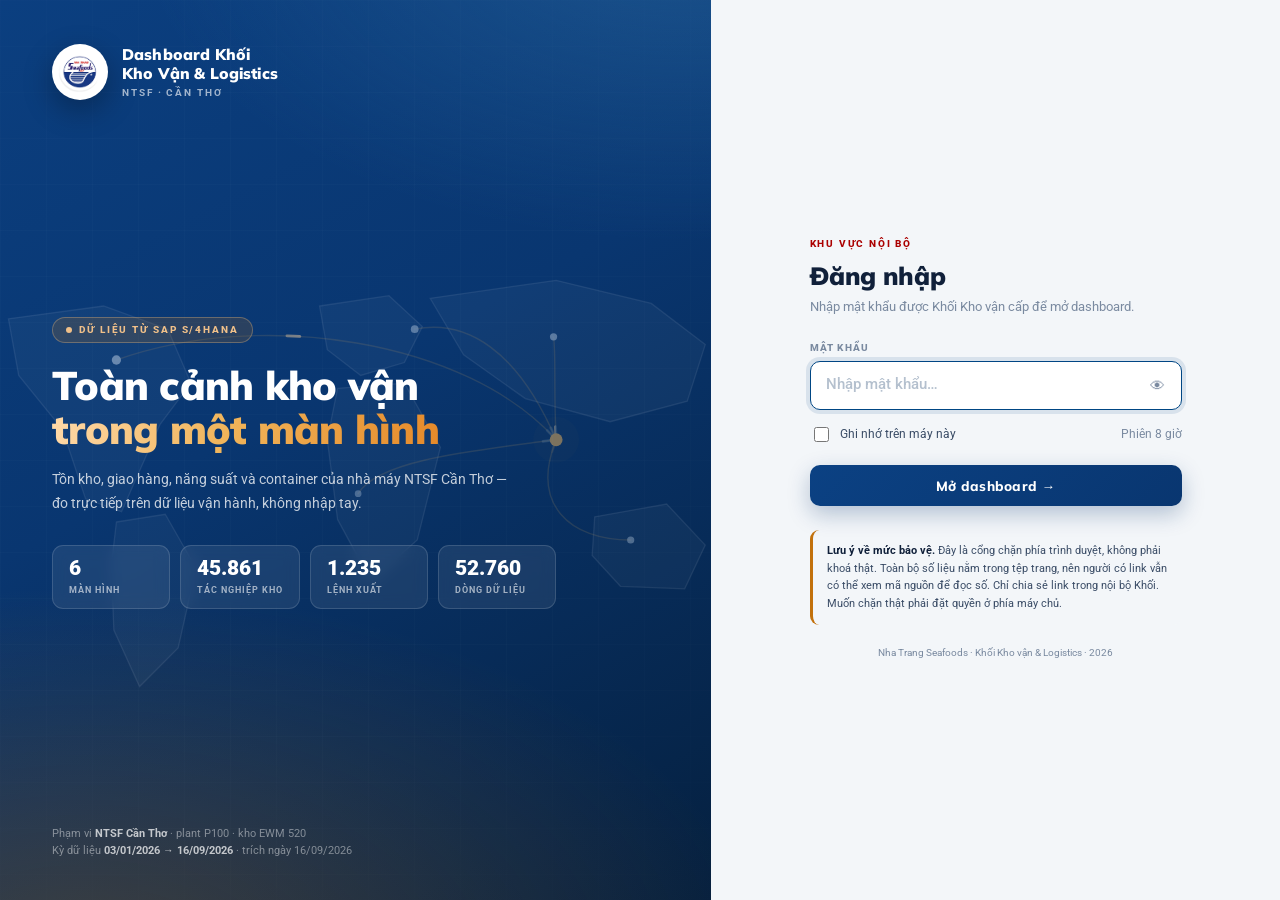
==== commit 60890f0c: "Cap nhat dashboard — 3 man theo 3 cap quyet dinh, nhan KPI tren moi the, quy tac bieu do Them chien-" ====
--- a/dinh-nghia.html
+++ b/dinh-nghia.html
@@ -1,8 +1,8 @@
-<!doctype html>
-<html lang="vi">
-<head>
-<meta charset="utf-8">
-<meta name="viewport" content="width=device-width, initial-scale=1, viewport-fit=cover">
+<!doctype html>
+<html lang="vi">
+<head>
+<meta charset="utf-8">
+<meta name="viewport" content="width=device-width, initial-scale=1, viewport-fit=cover">
 <script data-src="auth.js">
 /* ═══════════════════════════════════════════════════════
    Dashboard Khối Kho Vận & Logistics — cổng đăng nhập
@@ -176,12 +176,12 @@
   };
 })(window);
 
-</script>
-<script>NTSF_AUTH.guard();</script>
-<title>Định nghĩa chỉ số</title>
-<link rel="preconnect" href="https://fonts.googleapis.com">
-<link rel="preconnect" href="https://fonts.gstatic.com" crossorigin>
-<link rel="stylesheet" href="https://fonts.googleapis.com/css2?family=Mulish:wght@400;600;700;800;900&family=Roboto:wght@400;500;700&display=swap">
+</script>
+<script>NTSF_AUTH.guard();</script>
+<title>Định nghĩa chỉ số</title>
+<link rel="preconnect" href="https://fonts.googleapis.com">
+<link rel="preconnect" href="https://fonts.gstatic.com" crossorigin>
+<link rel="stylesheet" href="https://fonts.googleapis.com/css2?family=Mulish:wght@400;600;700;800;900&family=Roboto:wght@400;500;700&display=swap">
 <style data-src="styles.css">
 :root{
   /* ——— Nhận diện Nha Trang Seafoods ——— */
@@ -359,8 +359,12 @@
 .kpi:hover{border-color:var(--c2)}
 .kpi:focus-visible{outline:2px solid var(--amber); outline-offset:2px}
 .kpi .lbl{font-size:9px; font-weight:800; letter-spacing:.09em; text-transform:uppercase; color:var(--ink-3)}
-/* nhãn cho biết chỉ số thuộc bộ KPI nào */
-.kpi-head{display:flex; align-items:center; justify-content:space-between; gap:6px}
+/* nhãn cho biết chỉ số thuộc bộ KPI nào.
+   flex-wrap: từ 13/10/2026 nhãn mang nguyên mã chỉ tiêu ("Thay cho KPI-152",
+   "KPI-150 · quy tiền") nên dài hơn nhãn cũ ("Vận hành"). Không cho xuống dòng
+   thì tên chỉ tiêu bị ép còn một hai chữ mỗi dòng, thẻ cao lêu nghêu. */
+.kpi-head{display:flex; align-items:center; justify-content:space-between;
+  gap:6px; flex-wrap:wrap; row-gap:4px}
 .tag{
   font-size:8px; font-weight:800; letter-spacing:.06em; padding:2px 6px;
   border-radius:var(--r-pill); white-space:nowrap; flex:none;
@@ -375,6 +379,11 @@
 .kpi .formula{font-size:9px; color:var(--ink-3); margin-top:5px; padding-top:5px; border-top:1px dashed var(--line-soft); line-height:1.4}
 .kpi .spark{margin-top:5px; height:26px}
 .up{color:var(--good)} .down{color:var(--bad)} .flat{color:var(--ink-3)}
+
+/* ═══ NHÃN CHỈ TIÊU CẠNH TIÊU ĐỀ ═══
+   Hệ mã dashboard cũ (.ma-code — QL2-B07, CL1-K01, đuôi -CT) đã bỏ ngày 11/10/2026.
+   Cạnh tiêu đề giờ chỉ còn nhãn .tag mang mã thư viện KPI, chèn bằng NTSF_MA.gan(). */
+.card>h3>.tag, .insight>h4>.tag{ margin-left:8px; vertical-align:middle }
 
 /* ═══ THẺ BIỂU ĐỒ ═══ */
 .grid2{display:grid; grid-template-columns:repeat(auto-fit,minmax(380px,1fr)); gap:14px}
@@ -531,44 +540,136 @@
 .note-body{font:400 11.5px/1.55 Roboto,sans-serif;color:var(--ink);white-space:pre-wrap}
 .note-empty{margin:0;font:400 11.5px/1.6 Roboto,sans-serif;color:var(--ink-3)}
 @media print{.note-fab,.note-panel,.note-veil,.note-pin{display:none !important}}
-</style>
-<style>
-/* ── Từ điển chỉ số — chỉ dùng ở màn này ── */
-.search{display:flex;align-items:center;gap:8px;background:var(--surface);border:1px solid var(--line);
-  border-radius:var(--r-pill);padding:7px 14px;max-width:420px;margin-top:10px}
-.search input{border:0;background:transparent;flex:1;font:400 12.5px/1.4 Roboto,sans-serif;color:var(--ink);outline:none;min-width:0}
-.search input::placeholder{color:var(--ink-3)}
-.search span{color:var(--ink-3);font-size:12px;flex:none}
-.count{font:700 10.5px/1.4 Roboto,sans-serif;color:var(--ink-3);margin-top:8px}
-.dgrid{display:grid;grid-template-columns:repeat(2,minmax(0,1fr));gap:10px;margin-top:12px}
-@media(max-width:900px){.dgrid{grid-template-columns:1fr}}
-.dcard{background:var(--surface);border:1px solid var(--line);border-radius:var(--r-panel);padding:13px 15px 12px;
-  display:flex;flex-direction:column;gap:7px}
-.dcard.hide{display:none}
-.d-top{display:flex;align-items:flex-start;gap:8px;flex-wrap:wrap}
-.d-top h4{margin:0;font:800 14px/1.3 Mulish,sans-serif;color:var(--ink);flex:1;min-width:140px}
-.d-val{font:800 14px/1 Roboto,sans-serif;color:var(--blue);white-space:nowrap}
-.d-val small{font:400 9.5px/1 Roboto,sans-serif;color:var(--ink-3);margin-left:3px}
-.d-row{display:flex;gap:9px;font:400 11.5px/1.55 Roboto,sans-serif;color:var(--ink-2)}
-.d-row b{flex:none;width:62px;font:700 9px/1.75 Roboto,sans-serif;letter-spacing:.06em;
-  text-transform:uppercase;color:var(--ink-3)}
-.d-ct{background:var(--surface-tint);border-radius:6px;padding:7px 10px;
-  font:500 11.5px/1.55 Roboto,sans-serif;color:var(--ink);border-left:3px solid var(--c3)}
-.d-ct code{font:inherit;font-weight:700}
-.d-warn{background:rgba(183,121,31,.10);border-left:3px solid var(--warn);border-radius:6px;padding:7px 10px;
-  font:400 11.5px/1.6 Roboto,sans-serif;color:var(--ink-2)}
-.d-warn b{color:var(--ink)}
-.conv{display:grid;grid-template-columns:repeat(4,minmax(0,1fr));gap:9px;margin-top:10px}
-@media(max-width:1180px){.conv{grid-template-columns:repeat(2,minmax(0,1fr))}}
-@media(max-width:620px){.conv{grid-template-columns:1fr}}
-.conv>div{background:var(--surface-tint);border:1px solid var(--line);border-radius:var(--r-panel);padding:10px 12px}
-.conv h5{margin:0 0 3px;font:800 10px/1.3 Roboto,sans-serif;letter-spacing:.06em;text-transform:uppercase;color:var(--ink-3)}
-.conv p{margin:0;font:400 11.5px/1.5 Roboto,sans-serif;color:var(--ink-2)}
-.conv b{color:var(--ink)}
-</style>
+/* ══ THANH LỌC PHẠM VI ═══════════════════════════════════════════
+   Một hàng nút nhanh + một hàng ô chọn. Thay cho cây phân cấp cũ vì
+   quá nhiều bước bấm mới tới được kỳ cần xem. */
+.pv{display:flex;flex-direction:column;gap:10px}
+.pv-top{display:flex;align-items:center;gap:10px;flex-wrap:wrap}
+.pv-tog{border:0;background:transparent;cursor:pointer;padding:0;display:flex;align-items:center;gap:6px;
+  font:800 14px/1.3 Mulish,sans-serif;color:var(--ink)}
+.pv-mui{color:var(--ink-3);font-size:11px}
+.pv-badge{background:var(--surface-tint);border:1px solid var(--line);border-radius:var(--r-pill);
+  padding:2px 10px;font:700 10.5px/1.6 Roboto,sans-serif;color:var(--ink-2);white-space:nowrap}
+.pv-grow{flex:1}
+.pv-reset{color:var(--ink-3)}
+.pv-body{display:grid;grid-template-columns:repeat(auto-fit,minmax(150px,1fr));gap:10px;align-items:end}
+.pv-f{display:flex;flex-direction:column;gap:4px;min-width:0}
+.pv-f>span{font:700 9px/1.6 Roboto,sans-serif;letter-spacing:.06em;text-transform:uppercase;color:var(--ink-3)}
+.pv-f select,.pv-f input{width:100%;min-width:0;box-sizing:border-box;
+  background:var(--surface);border:1px solid var(--line);border-radius:var(--r-ctl);
+  padding:7px 10px;font:500 12.5px/1.3 Roboto,sans-serif;color:var(--ink);outline:none}
+.pv-f select{appearance:none;-webkit-appearance:none;cursor:pointer;padding-right:26px;
+  background-image:linear-gradient(45deg,transparent 50%,var(--ink-3) 50%),linear-gradient(135deg,var(--ink-3) 50%,transparent 50%);
+  background-position:calc(100% - 15px) 14px,calc(100% - 10px) 14px;
+  background-size:5px 5px,5px 5px;background-repeat:no-repeat}
+.pv-f select:focus,.pv-f input:focus{border-color:var(--blue)}
+.pv-q{grid-column:span 2}
+@media(max-width:760px){.pv-q{grid-column:span 1}}
+.pv-ip{position:relative;display:block}
+.pv-ip i{position:absolute;left:9px;top:50%;transform:translateY(-50%);font-style:normal;color:var(--ink-3);font-size:13px}
+.pv-ip input{padding-left:27px}
+.rb-note{margin:0;font:400 11px/1.6 Roboto,sans-serif;color:var(--ink-2)}
+.rb-note b{color:var(--ink)}
+.rb-warn{background:var(--warn-bg);border-left:3px solid var(--warn);border-radius:6px;padding:7px 10px}
+/* bảng so sánh hai kỳ */
+.ss-wrap td.d-up{color:var(--good);font-weight:800}
+.ss-wrap td.d-down{color:var(--bad);font-weight:800}
+.ss-wrap td.d-flat{color:var(--ink-3)}
+/* ══ KHUNG CHỜ DỮ LIỆU VÀ CÔNG TẮC DỮ LIỆU MẪU ═══════════════════
+   Chỉ tiêu chưa có dữ liệu vẫn vẽ khung trục thật, hộp giữa khung nói rõ
+   thiếu gì. Bật dữ liệu mẫu thì in chìm chữ lên biểu đồ để ảnh chụp màn
+   hình không bị đọc nhầm thành số SAP. */
+.kho-du{position:absolute;left:50%;top:46%;transform:translate(-50%,-50%);
+  width:min(88%,420px);background:var(--surface);border:1px dashed var(--warn);
+  border-radius:var(--r-panel);padding:10px 14px;text-align:center;box-shadow:var(--sh-kpi)}
+.kho-du>b{display:block;font:800 12.5px/1.4 Mulish,sans-serif;color:var(--warn);margin-bottom:4px}
+.kho-du>span{display:block;font:400 11px/1.6 Roboto,sans-serif;color:var(--ink-2)}
+.kho-du>span b{color:var(--ink)}
+.kho-du code{font-size:10px}
+.demo-nut{margin-left:8px;border:1px solid var(--line);background:var(--surface);cursor:pointer;
+  border-radius:var(--r-pill);padding:2px 11px;font:700 10px/1.7 Roboto,sans-serif;color:var(--ink-3);
+  vertical-align:middle}
+.demo-nut:hover{border-color:var(--ink-3)}
+.demo-nut[aria-pressed="true"]{background:var(--bad);border-color:var(--bad);color:#fff}
+.demo-bang{background:var(--bad-bg);border:1px solid var(--bad);border-left-width:4px;border-radius:6px;
+  padding:7px 11px;margin:0 0 8px;font:400 10.5px/1.55 Roboto,sans-serif;color:var(--ink-2)}
+.demo-bang b{color:var(--bad)}
+/* ══ QUYẾT ĐỊNH GẮN VÀO TỪNG CHỈ SỐ ══════════════════════════════
+   Sau workshop ERP 01-02/10/2026. Bỏ bảng liệt kê quyết định riêng ngày
+   11/10 và bỏ nốt khối "thẻ người dùng" (.qd-the) ngày 13/10: quyết định
+   phải nằm thẳng trong chỉ số, mở chỉ số ra là thấy — không khối nào ở
+   cấp màn chen giữa tiêu đề và con số nữa. */
+/* dòng quyết định trên mặt thẻ chỉ tiêu — thay cho dòng công thức */
+.qd-dong{display:block;margin-top:6px;padding-top:6px;border-top:1px dashed var(--line);
+  font:700 10.5px/1.5 Roboto,sans-serif;color:var(--blue);text-align:left}
+.qd-v-chua{color:var(--bad)}
+.qd-v-phan{color:var(--warn)}
+/* nút mã QĐ cạnh tiêu đề biểu đồ */
+.qd-ma{border:1px solid var(--blue);background:var(--surface);color:var(--blue);cursor:pointer;
+  border-radius:var(--r-pill);padding:1px 9px;font:800 10px/1.7 Roboto,sans-serif;
+  white-space:nowrap;vertical-align:middle;margin-left:8px}
+.qd-ma:hover{background:var(--blue);color:#fff}
+/* khối quyết định chèn lên đầu bảng phân tích sâu */
+.qd-khoi{background:var(--surface-tint);border:1px solid var(--line);
+  border-left:4px solid var(--c2);border-radius:var(--r-panel);padding:13px 16px;margin-bottom:14px}
+.qd-khoi-top{display:flex;align-items:center;gap:10px;flex-wrap:wrap;margin-bottom:10px}
+.qd-khoi-top b{font:800 14px/1.35 Mulish,sans-serif;color:var(--ink)}
+.qd-khoi-luoi{display:grid;grid-template-columns:1.1fr 1.4fr .8fr;gap:14px}
+@media(max-width:900px){.qd-khoi-luoi{grid-template-columns:1fr}}
+.qd-khoi-luoi h5{margin:0 0 3px;font:800 9px/1.5 Roboto,sans-serif;letter-spacing:.06em;
+  text-transform:uppercase;color:var(--ink-3)}
+.qd-khoi-luoi h5 i{font-style:normal;text-transform:none;letter-spacing:0;color:var(--warn)}
+.qd-khoi-luoi p{margin:0;font:400 11.5px/1.6 Roboto,sans-serif;color:var(--ink-2)}
+.qd-khoi-luoi b{color:var(--ink)}
+.qd-khoi-thieu{margin:10px 0 0;background:var(--warn-bg);border-left:3px solid var(--warn);
+  border-radius:6px;padding:7px 10px;font:400 10.5px/1.6 Roboto,sans-serif;color:var(--ink-2)}
+.qd-khoi-thieu b{color:var(--ink)}
+.qd-tt{display:inline-block;font:800 9px/1.6 Roboto,sans-serif;letter-spacing:.04em;
+  text-transform:uppercase;padding:2px 8px;border-radius:var(--r-pill);white-space:nowrap}
+.qd-du{background:var(--good-bg);color:var(--good);border:1px solid var(--good)}
+.qd-phan{background:var(--warn-bg);color:var(--warn);border:1px solid var(--amber-line)}
+.qd-chua{background:var(--bad-bg);color:var(--bad);border:1px solid var(--bad)}
+/* nhãn Dẫn dắt / Kết quả trên thẻ chỉ tiêu */
+.tag.lead{background:var(--good-bg);color:var(--good);border:1px solid var(--good)}
+.tag.lag{background:var(--surface-tint);color:var(--ink-2);border:1px solid var(--line)}
+</style>
+<style>
+/* ── Từ điển chỉ số — chỉ dùng ở màn này ── */
+.search{display:flex;align-items:center;gap:8px;background:var(--surface);border:1px solid var(--line);
+  border-radius:var(--r-pill);padding:7px 14px;max-width:420px;margin-top:10px}
+.search input{border:0;background:transparent;flex:1;font:400 12.5px/1.4 Roboto,sans-serif;color:var(--ink);outline:none;min-width:0}
+.search input::placeholder{color:var(--ink-3)}
+.search span{color:var(--ink-3);font-size:12px;flex:none}
+.count{font:700 10.5px/1.4 Roboto,sans-serif;color:var(--ink-3);margin-top:8px}
+.dgrid{display:grid;grid-template-columns:repeat(2,minmax(0,1fr));gap:10px;margin-top:12px}
+@media(max-width:900px){.dgrid{grid-template-columns:1fr}}
+.dcard{background:var(--surface);border:1px solid var(--line);border-radius:var(--r-panel);padding:13px 15px 12px;
+  display:flex;flex-direction:column;gap:7px}
+.dcard.hide{display:none}
+.d-top{display:flex;align-items:flex-start;gap:8px;flex-wrap:wrap}
+.d-top h4{margin:0;font:800 14px/1.3 Mulish,sans-serif;color:var(--ink);flex:1;min-width:140px}
+.d-val{font:800 14px/1 Roboto,sans-serif;color:var(--blue);white-space:nowrap}
+.d-val small{font:400 9.5px/1 Roboto,sans-serif;color:var(--ink-3);margin-left:3px}
+.d-row{display:flex;gap:9px;font:400 11.5px/1.55 Roboto,sans-serif;color:var(--ink-2)}
+.d-row b{flex:none;width:62px;font:700 9px/1.75 Roboto,sans-serif;letter-spacing:.06em;
+  text-transform:uppercase;color:var(--ink-3)}
+.d-ct{background:var(--surface-tint);border-radius:6px;padding:7px 10px;
+  font:500 11.5px/1.55 Roboto,sans-serif;color:var(--ink);border-left:3px solid var(--c3)}
+.d-ct code{font:inherit;font-weight:700}
+.d-warn{background:rgba(183,121,31,.10);border-left:3px solid var(--warn);border-radius:6px;padding:7px 10px;
+  font:400 11.5px/1.6 Roboto,sans-serif;color:var(--ink-2)}
+.d-warn b{color:var(--ink)}
+.conv{display:grid;grid-template-columns:repeat(4,minmax(0,1fr));gap:9px;margin-top:10px}
+@media(max-width:1180px){.conv{grid-template-columns:repeat(2,minmax(0,1fr))}}
+@media(max-width:620px){.conv{grid-template-columns:1fr}}
+.conv>div{background:var(--surface-tint);border:1px solid var(--line);border-radius:var(--r-panel);padding:10px 12px}
+.conv h5{margin:0 0 3px;font:800 10px/1.3 Roboto,sans-serif;letter-spacing:.06em;text-transform:uppercase;color:var(--ink-3)}
+.conv p{margin:0;font:400 11.5px/1.5 Roboto,sans-serif;color:var(--ink-2)}
+.conv b{color:var(--ink)}
+</style>
 <script data-src="logo.js">
 window.NTSF_LOGO = '[data-uri]';
-</script>
+</script>
 <script data-src="app.js">
 /* ═══════════════════════════════════════════════════════
    Dashboard Khối Kho Vận & Logistics — thành phần dùng chung
@@ -630,6 +731,181 @@
     }
   },
 
+  /* ── VÀNH KHUYÊN — CƠ CẤU 100% ──
+     Quy tắc 3 của bảng Quy tắc biểu đồ: cơ cấu của MỘT tổng, từ 2 đến 5 phần, các
+     phần chênh nhau đủ rõ thì vẽ vành khuyên. Quá 5 phần hoặc các phần xấp xỉ nhau
+     thì quay về thanh ngang — mắt người so ĐỘ DÀI chính xác hơn so GÓC nhiều.
+
+     Lỗ giữa luôn ghi tổng, nên người đọc không bao giờ mất mẫu số — đây chính là
+     lỗi thường gặp nhất của biểu đồ tròn: thấy "75%" mà không biết 75% của bao nhiêu.
+
+     ⚠️ KHÔNG CÓ KHỐI CHÚ GIẢI RIÊNG. Nhãn gắn thẳng quanh vành, mỗi nhãn nối về
+     đúng lát của nó bằng một đường dẫn mang màu lát đó. Hai bản trước đều đặt chú
+     giải thành một khối bên cạnh và đều bị trả lại (11 và 12/10/2026):
+       "quá xấu, đọc vào không hiểu gì" → "làm lại các nhãn thể hiện trên biểu đồ
+        luôn, không cần các thẻ ghi chú ở ngoài, và các con số phải to rõ".
+     Lý do kỹ thuật đằng sau yêu cầu đó: khối chú giải tách rời bắt mắt đi hai
+     chặng — nhìn ô màu, tìm lát cùng màu, rồi mới đọc số. Nhãn gắn tại chỗ bỏ hẳn
+     chặng giữa. Đừng dựng lại khối chú giải.
+
+     Nhãn tự dãn ra khi chồng nhau (`DAY_NHAN`), và bán kính vành tự co theo bề
+     rộng thẻ để hai cột chữ hai bên luôn còn chỗ — thẻ nửa màn chỉ rộng ~354px.
+
+     parts: [{ k:'tên', v:số, c:'--biến-màu', lbl:'giá trị tuyệt đối' }]
+     opt:   { tong:'chuỗi giữa vòng', donVi:'nhãn nhỏ dưới tổng',
+              ghiChu:'một dòng kết luận ở đáy' } */
+  donut: function (id, parts, opt) {
+    var box = (typeof id === 'string') ? document.getElementById(id) : id;
+    if (!box) return;
+    opt = opt || {};
+    box.innerHTML = '';
+    var tu = this;
+    var NS = 'http://www.w3.org/2000/svg';
+    function e(t, a) {
+      var n = document.createElementNS(NS, t);
+      for (var k in a) n.setAttribute(k, a[k]);
+      return n;
+    }
+    function mau(v) { return getComputedStyle(document.documentElement).getPropertyValue(v || '--c1').trim(); }
+
+    /* Vành phải chừa chỗ cho hai cột chữ hai bên. Bán kính tính NGƯỢC từ bề rộng
+       thẻ chứ không đặt cứng, nếu không thẻ nửa màn sẽ đẩy chữ tràn ra ngoài. */
+    var W = this.rong(box);
+    var hep = W < 470;
+    var khe = hep ? 13 : 26;                      /* vành → chữ */
+    var leMin = hep ? 100 : 112;                  /* bề rộng tối thiểu cột chữ */
+    var ngoaiMax = (W - 2 * khe - 2 * leMin) / 2;
+    var Rng = Math.min(hep ? 76 : 134, Math.max(44, ngoaiMax));
+    var R = Rng / 1.19, day = Math.max(13, R * 0.38);
+    var leW = (W - 2 * Rng - 2 * khe) / 2;
+
+    var cp = hep ? 9 : 10;                        /* cỡ chữ phụ */
+    var cs = hep ? 15 : 18;                       /* cỡ chữ phần trăm */
+    var DAY_NHAN = hep ? 40 : 46;                 /* chiều cao tối thiểu một nhãn */
+    var chuH = opt.ghiChu ? 26 : 8;
+
+    var tong = parts.reduce(function (s, p) { return s + (p.v || 0); }, 0) || 1;
+
+    /* Góc bắt đầu KHÔNG phải 12 giờ. Khi một lát chiếm ba phần tư vòng — đúng
+       trường hợp phân loại giá trị tồn kho — thì bắt đầu ở 12 giờ sẽ dồn hết nhãn
+       nhỏ lên một góc và để trống hẳn nửa kia. Nên xoay sao cho GIỮA lát lớn nhất
+       nằm ngang bên phải: nhãn lớn ra giữa phải, các nhãn nhỏ trải đều bên trái. */
+    var iMax = 0;
+    parts.forEach(function (p, i) { if ((p.v || 0) > (parts[iMax].v || 0)) iMax = i; });
+    var tongTruoc = 0;
+    for (var j = 0; j < iMax; j++) tongTruoc += parts[j].v || 0;
+    var batDau = -((tongTruoc + (parts[iMax].v || 0) / 2) / (parts.reduce(function (s, p) { return s + (p.v || 0); }, 0) || 1)) * Math.PI * 2;
+
+    /* Dựng trước danh sách nhãn để biết mỗi bên có mấy cái — chiều cao khung phải
+       đủ cho bên đông nhãn nhất, nếu không nhãn bị đẩy ra ngoài khung. */
+    var ds = [], a = batDau;
+    parts.forEach(function (p) {
+      var goc = (p.v || 0) / tong * Math.PI * 2;
+      if (goc > 0) ds.push({ p: p, d0: a, goc: goc, giua: a + goc / 2 });
+      a += goc;
+    });
+    var nP = 0, nT = 0;
+    ds.forEach(function (n) {
+      n.ben = Math.cos(n.giua) >= 0 ? 1 : -1;
+      if (n.ben > 0) nP++; else nT++;
+    });
+    var H = Math.max(2 * Rng + 46, Math.max(nP, nT) * DAY_NHAN + 20) + chuH;
+    var cx = W / 2, cy = (H - chuH) / 2;
+
+    var svg = e('svg', { viewBox: '0 0 ' + W + ' ' + H, role: 'img' });
+
+    ds.forEach(function (n) {
+      /* cung gần trọn vòng vẽ hụt một chút, vì cung 360° có điểm đầu trùng điểm
+         cuối nên trình duyệt vẽ ra đường rỗng */
+      var buoc = Math.min(n.goc, Math.PI * 1.999);
+      var x0 = cx + R * Math.cos(n.d0), y0 = cy + R * Math.sin(n.d0);
+      var x1 = cx + R * Math.cos(n.d0 + buoc), y1 = cy + R * Math.sin(n.d0 + buoc);
+      svg.appendChild(e('path', {
+        d: 'M ' + x0 + ' ' + y0 + ' A ' + R + ' ' + R + ' 0 ' + (buoc > Math.PI ? 1 : 0) + ' 1 ' + x1 + ' ' + y1,
+        fill: 'none', stroke: mau(n.p.c), 'stroke-width': day
+      }));
+    });
+
+    if (opt.tong) {
+      /* Chữ trong lỗ vành bị giới hạn bởi ĐƯỜNG KÍNH TRONG, không phải bề rộng thẻ.
+         Nhãn đơn vị dài hơn chỗ đó thì ngắt làm hai dòng ở dấu · — cắt cụt thành
+         "tỷ đồng · tổn…" là mất luôn ý nghĩa của con số ở giữa. */
+      var trongD = 2 * (R - day / 2) - 8;
+      var cs2 = hep ? 8.5 : 9.5;
+      var dong = [];
+      if (opt.donVi) {
+        if (String(opt.donVi).length * cs2 * 0.49 > trongD && opt.donVi.indexOf('·') > 0) {
+          dong = opt.donVi.split('·').map(function (s) { return s.trim(); });
+        } else { dong = [opt.donVi]; }
+      }
+      var day1 = dong.length > 1 ? -4 : (dong.length ? 2 : 8);
+      var t1 = e('text', { x: cx, y: cy + day1, 'text-anchor': 'middle',
+        'font-size': hep ? 20 : 26, 'font-weight': 800, fill: mau('--ink'), 'font-family': 'Roboto,sans-serif' });
+      t1.textContent = opt.tong; svg.appendChild(t1);
+      dong.forEach(function (s, i) {
+        var t2 = e('text', { x: cx, y: cy + day1 + (hep ? 13 : 16) + i * (cs2 + 2), 'text-anchor': 'middle',
+          'font-size': cs2, fill: mau('--ink-3'), 'font-family': 'Roboto,sans-serif' });
+        t2.textContent = tu.catNhan(s, trongD, cs2 * 0.49); svg.appendChild(t2);
+      });
+    }
+
+    /* Vị trí mong muốn của mỗi nhãn là ngang với giữa lát của nó. Lát nhỏ nằm sát
+       nhau thì hai nhãn chồng lên nhau, nên sau khi xếp phải dãn chúng ra theo
+       DAY_NHAN rồi kéo cả cụm về trong khung. */
+    [1, -1].forEach(function (ben) {
+      var g = ds.filter(function (n) { return n.ben === ben; });
+      g.forEach(function (n) { n.y = cy + (Rng + 8) * Math.sin(n.giua); });
+      g.sort(function (x, y) { return x.y - y.y; });
+      for (var i = 1; i < g.length; i++) {
+        if (g[i].y - g[i - 1].y < DAY_NHAN) g[i].y = g[i - 1].y + DAY_NHAN;
+      }
+      if (g.length) {
+        var tran = (H - chuH) - 14, duoi = g[g.length - 1].y - tran;
+        if (duoi > 0) g.forEach(function (n) { n.y -= duoi; });
+        var tren = 16 - g[0].y;
+        if (tren > 0) g.forEach(function (n) { n.y += tren; });
+      }
+    });
+
+    ds.forEach(function (n) {
+      var ben = n.ben, c = mau(n.p.c);
+      var xA = cx + (Rng + 2) * Math.cos(n.giua), yA = cy + (Rng + 2) * Math.sin(n.giua);
+      var xB = cx + ben * (Rng + khe * 0.42);
+      var xRay = cx + ben * (Rng + khe);
+      svg.appendChild(e('polyline', {
+        points: xA + ',' + yA + ' ' + xB + ',' + n.y + ' ' + xRay + ',' + n.y,
+        fill: 'none', stroke: c, 'stroke-width': 1.6, 'stroke-linejoin': 'round'
+      }));
+      svg.appendChild(e('circle', { cx: xA, cy: yA, r: 2.6, fill: c }));
+
+      var xT = xRay + ben * 6, neo = ben > 0 ? 'start' : 'end';
+      var pct = (n.p.v || 0) / tong * 100;
+
+      var l1 = e('text', { x: xT, y: n.y - 4, 'text-anchor': neo, 'font-size': cs,
+        'font-weight': 800, fill: mau('--ink'), 'font-family': 'Roboto,sans-serif' });
+      l1.textContent = pct.toLocaleString('vi-VN', { minimumFractionDigits: 1, maximumFractionDigits: 1 }) + '%';
+      svg.appendChild(l1);
+
+      var l2 = e('text', { x: xT, y: n.y + (hep ? 9 : 10), 'text-anchor': neo, 'font-size': cp,
+        'font-weight': 700, fill: mau('--ink-2'), 'font-family': 'Roboto,sans-serif' });
+      l2.textContent = tu.catNhan(n.p.k, leW - 8, cp * 0.55); svg.appendChild(l2);
+
+      if (n.p.lbl) {
+        var l3 = e('text', { x: xT, y: n.y + (hep ? 20 : 22), 'text-anchor': neo, 'font-size': cp - 0.5,
+          'font-weight': 600, fill: mau('--ink-3'), 'font-family': 'Roboto,sans-serif' });
+        l3.textContent = tu.catNhan(n.p.lbl, leW - 8, cp * 0.55); svg.appendChild(l3);
+      }
+    });
+
+    if (opt.ghiChu) {
+      var gc = e('text', { x: W / 2, y: H - 7, 'text-anchor': 'middle', 'font-size': 10.5,
+        'font-weight': 700, fill: mau('--c2'), 'font-family': 'Roboto,sans-serif' });
+      gc.textContent = opt.ghiChu; svg.appendChild(gc);
+    }
+
+    box.appendChild(svg);
+  },
+
   /* Chạy SAU khi vẽ xong: kéo mọi nhãn bị tràn khỏi khung về lại bên trong.
      Chỉ xảy ra ở màn hẹp, khi nhãn giá trị dài hơn phần lề chừa sẵn. Đo bằng
      getBBox nên phải gọi lúc SVG đã nằm trong DOM, không gọi lúc đang dựng. */
@@ -659,17 +935,107 @@
   }
 };
 
+/* ═══ NHÃN CHỈ TIÊU TRÊN TIÊU ĐỀ ═══
+   Trước ngày 11/10/2026 mỗi phần tử trên màn mang một mã riêng của dashboard —
+   QL2-B07, CL1-K01, VH3-P03. ĐÃ BỎ HẲN. Lý do người dùng nêu: mã màn bắt người đọc
+   nhớ hai hệ mã cho cùng một con số, mà nó không trả lời được câu hỏi duy nhất đáng
+   hỏi khi nhìn một biểu đồ — "cái này là chỉ tiêu nào trong bộ KPI của công ty".
+
+   Nay mỗi tiêu đề chỉ còn ĐÚNG MỘT nhãn, là mã trong thư viện KPI IGROUP v1.1:
+     KPI-150            đo đủ theo công thức chính thức
+     KPI-154 · phần     đo được một phần — phần thiếu ghi ở màn Định nghĩa chỉ số
+     Hỗ trợ phân tích   biểu đồ dựng để tìm nguyên nhân, không thuộc bộ KPI
+
+   Bảng tra là biến KPI_MAP của từng trang, khoá là id biểu đồ hoặc id bảng. Tiêu đề
+   nào đã ghi sẵn nhãn trong HTML thì giữ nguyên, không chồng thêm nhãn thứ hai. */
+window.NTSF_MA = {
+  MAN: {
+    'chien-luoc':  { ma: 'CL1', ten: 'Chiến lược',             tang: 1, href: 'chien-luoc.html' },
+    'quan-ly':     { ma: 'QL2', ten: 'Quản lý',                tang: 2, href: 'index.html' },
+    'van-hanh':    { ma: 'VH3', ten: 'Vận hành',               tang: 3, href: 'van-hanh.html' },
+    /* Ba màn chuyên đề TQ1 · GH2 · TK2 · NS2 đã gộp vào ba màn cấp trên ngày 30/09/2026.
+       Mã cũ không dùng lại cho màn khác, để tra cứu tài liệu cũ không bị nhầm. */
+    'du-lieu':     { ma: 'DL0', ten: 'Tình trạng dữ liệu KPI', tang: 0, href: 'du-lieu.html' },
+    'mo-hinh-du-lieu':  { ma: 'MH0', ten: 'Mô hình & dữ liệu', tang: 0, href: 'mo-hinh-du-lieu.html' },
+    'dinh-nghia':  { ma: 'DN0', ten: 'Định nghĩa chỉ số',      tang: 0, href: 'dinh-nghia.html' }
+  },
+  TANG: { 0: 'Quản trị', 1: 'Tầng 1 — Chiến lược', 2: 'Tầng 2 — Quản lý', 3: 'Tầng 3 — Vận hành' },
+
+  /* 23 chỉ tiêu Kho vận trong thư viện KPI IGROUP v1.1 — chỉ dùng cho chú thích
+     khi rê chuột lên nhãn. Định nghĩa và công thức đầy đủ ở màn Định nghĩa chỉ số. */
+  TEN: {
+    'KPI-150': 'Số lượng tồn kho',
+    'KPI-151': 'Mức tồn kho an toàn so với thực tế',
+    'KPI-152': 'Số ngày tồn kho thành phẩm',
+    'KPI-153': 'Tỷ lệ hàng chậm luân chuyển',
+    'KPI-154': 'Hiệu suất sử dụng kho lạnh',
+    'KPI-155': 'Số ngày tồn kho khả dụng',
+    'KPI-156': 'Tỷ lệ hàng hết hạn sử dụng',
+    'KPI-157': 'Trung bình thời gian nhập hàng',
+    'KPI-158': 'Trung bình thời gian xuất hàng',
+    'KPI-159': 'Tổng số lệnh nhập hàng',
+    'KPI-160': 'Khối lượng trung bình nhập hàng',
+    'KPI-161': 'Tổng số lệnh xuất hàng',
+    'KPI-162': 'Khối lượng trung bình xuất hàng',
+    'KPI-163': 'Tỷ lệ đơn hàng nhỏ lẻ',
+    'KPI-072': 'Thời gian từ nhận đơn đến xuất hàng',
+    'KPI-073': 'Giao hàng đúng hạn và đủ lượng',
+    'KPI-074': 'Tỷ lệ đáp ứng đơn hàng',
+    'KPI-075': 'Đơn hàng bị khoá hoặc vướng',
+    'KPI-052': 'Hàng sản xuất lưu kho quá 2 tháng',
+    'KPI-039': 'Tỷ lệ hàng cô lập',
+    'KPI-038': 'Tỷ lệ hàng hư hỏng trong quá trình lưu kho',
+    'KPI-100': 'Số ngày tồn kho toàn bộ',
+    'KPI-065': 'Chi phí logistics trên mỗi kg'
+  },
+
+  maMan: function () {
+    var k = document.body.dataset.page || '';
+    return this.MAN[k] ? this.MAN[k].ma : '??';
+  },
+
+  /* Gắn nhãn chỉ tiêu cạnh tiêu đề. Gọi lại sau mỗi lần vẽ vì trang có thể dựng
+     lại thẻ. Tiêu đề đã có sẵn một nhãn nào đó thì bỏ qua, không chồng nhãn. */
+  gan: function () {
+    var map = window.KPI_MAP; if (!map) return;
+    var tu = this;
+    Object.keys(map).forEach(function (id) {
+      var e = document.getElementById(id); if (!e) return;
+      var o = e.closest('article, .card, .insight'); if (!o) return;
+      var h = o.querySelector('h3, h4'); if (!h) return;
+      if (h.querySelector('.tag')) return;
+
+      var ma = map[id];
+      var s = document.createElement('span');
+      s.className = 'tag ' + (!ma ? 'ops' : ma.indexOf('·') >= 0 ? 'kpi-part' : 'kpi-code');
+      if (ma) {
+        s.textContent = ma;
+        var g = ma.split(' ')[0];
+        s.title = (tu.TEN[g] || g) + ' · thư viện KPI IGROUP v1.1'
+                + (ma.indexOf('·') >= 0 ? ' · mới đo được một phần' : '');
+      } else {
+        s.textContent = 'Hỗ trợ phân tích';
+        s.title = 'Biểu đồ dựng để tìm nguyên nhân — không thuộc bộ KPI chính thức';
+      }
+      /* Thứ tự đọc: tên → chỉ tiêu nào → quyết định gì → nút ghi chú.
+         Nhãn chèn trước phần tử nào đến trước trong hai nút kia. */
+      var sau = h.querySelector('.qd-ma, .note-pin');
+      if (sau) h.insertBefore(s, sau); else h.appendChild(s);
+    });
+  }
+};
+
 (function () {
   'use strict';
 
   var NAV = [
-    { group: 'Điều hành' },
-    { id: 'tong-quan',  href: 'index.html',      ico: '◪', label: 'Tổng quan' },
-    { id: 'giao-hang',  href: 'giao-hang.html',  ico: '◰', label: 'Giao hàng & Khách hàng' },
-    { id: 'ton-kho',    href: 'ton-kho.html',    ico: '▦', label: 'Tồn kho' },
-    { id: 'nang-suat',  href: 'nang-suat.html',  ico: '◱', label: 'Năng suất kho' },
+    { group: 'Ba cấp quyết định' },
+    { id: 'chien-luoc', href: 'chien-luoc.html', ico: '◉', label: '① Chiến lược · Ban điều hành' },
+    { id: 'quan-ly',    href: 'index.html',      ico: '◪', label: '② Quản lý · Giám đốc Khối' },
+    { id: 'van-hanh',   href: 'van-hanh.html',   ico: '◱', label: '③ Vận hành · Trưởng phòng' },
     { group: 'Quản trị', dim: true },
     { id: 'du-lieu',    href: 'du-lieu.html',    ico: '◈', label: 'Tình trạng dữ liệu KPI' },
+    { id: 'mo-hinh-du-lieu',  href: 'mo-hinh-du-lieu.html',  ico: '◫', label: 'Mô hình & dữ liệu' },
     { id: 'dinh-nghia', href: 'dinh-nghia.html', ico: '◇', label: 'Định nghĩa chỉ số' }
   ];
 
@@ -858,18 +1224,28 @@
         b.title = 'Ghi chú cho mục này'; b.textContent = '✎';
         b.addEventListener('click', function (e) {
           e.stopPropagation();
-          /* Bỏ nhãn tag và chính nút ✎ ra khỏi tên vị trí, nếu không
-             chuỗi sẽ dính thêm chữ như "Toàn kỳ" hay "CC-04". */
+          /* Bỏ nhãn tag, nút quyết định và chính nút ✎ ra khỏi tên vị trí, nếu không
+             chuỗi sẽ dính thêm chữ như "Toàn kỳ" hay "KPI-154". */
           var c = h.cloneNode(true);
-          Array.prototype.forEach.call(c.querySelectorAll('.tag, .note-pin'), function (x) { x.remove(); });
+          Array.prototype.forEach.call(c.querySelectorAll('.tag, .note-pin, .qd-ma'), function (x) { x.remove(); });
+          /* Ghi theo TÊN mục chứ không theo mã màn — mã màn đã bỏ ngày 11/10/2026,
+             người nhận ghi chú không còn chỗ nào để tra nó nữa. */
           moPanel(c.textContent.replace('✎', '').replace(/\s+/g, ' ').trim());
         });
         h.appendChild(b);
       });
     }
+    /* Gắn nhãn chỉ tiêu một lần khi trang dựng xong; màn có biểu đồ sẽ gọi lại
+       NTSF_MA.gan() sau mỗi lần vẽ. */
+    try { window.NTSF_MA.gan(); } catch (e) { }
+    setTimeout(function () { try { window.NTSF_MA.gan(); ganNut(); } catch (e) { } }, 300);
+
     ganNut();
     /* Biểu đồ vẽ lại không đụng tới tiêu đề, nhưng trang có thể dựng thẻ động */
     setTimeout(ganNut, 1200);
+
+    /* Mã riêng cho bảng phân tích sâu (QL2-P03 và đuôi -CT) đã bỏ ngày 11/10/2026
+       cùng với cả hệ mã màn — tiêu đề bảng đã nói rõ đang xem lát cắt nào. */
 
     document.getElementById('noteFab').addEventListener('click', function () {
       if (panel.classList.contains('on')) dongPanel(); else moPanel('Toàn trang');
@@ -944,12 +1320,340 @@
    Trang gọi NTSF_RANGE.init({ onChange: fn }) rồi vẽ lại
    theo cửa sổ thời gian nhận được.
    ═══════════════════════════════════════════════════════ */
+/* ═══════════════════════════════════════════════════════
+   NTSF_QD — SỔ QUYẾT ĐỊNH
+   Dựng sau workshop 01–02/10/2026. Khung IIBA: một phân tích chỉ có
+   giá trị khi nó thay đổi một quyết định. Vì vậy mỗi biểu đồ trên
+   dashboard phải gắn được vào ít nhất một quyết định có người quyết,
+   có nhịp, và có NGƯỠNG HÀNH ĐỘNG thống nhất TRƯỚC khi có kết quả.
+
+   Nguồn nội dung: cột "Quyết định phục vụ" trong Sổ đăng ký chỉ tiêu
+   (25/09/2026), đã phân sẵn cấp đọc và loại Dẫn dắt / Kết quả.
+
+   ⚠️ Mọi ngưỡng dưới đây là ĐỀ XUẤT của Khối, chưa được duyệt.
+   Duyệt xong thì đổi `duyet: false` thành `true` và ghi ngày.
+   ═══════════════════════════════════════════════════════ */
+window.NTSF_QD = (function () {
+  'use strict';
+
+  /* tt: 'du' = đủ dữ liệu quyết được · 'phan' = quyết được một phần
+         'chua' = chưa quyết được vì thiếu dữ liệu */
+  var DS = [
+    /* ── ① CHIẾN LƯỢC ─────────────────────────────────────── */
+    { ma:'QĐ-01', man:'chien-luoc', ten:'Có đầu tư mở rộng kho lạnh không?',
+      ai:'Ban điều hành · đề xuất từ Giám đốc Khối', nhip:'Quý và năm',
+      hoi:'Sức chứa hiện có còn đủ cho nhu cầu 3–5 năm tới, hay phải mở rộng?',
+      kq:['KPI-154 Hiệu suất sử dụng kho lạnh'],
+      dan:['KPI-150 Số lượng tồn kho','KPI-155 Số ngày tồn khả dụng'],
+      nguong:'Hiệu suất kho lạnh vượt <b>90% ba tháng liên tiếp</b> → lập hồ sơ đầu tư. '
+           + 'Dưới <b>60%</b> → rà lại hợp đồng thuê kho ngoài thay vì mở rộng.',
+      tt:'phan',
+      thieu:'Đang đo theo <b>tấn</b>, công thức chính thức đo theo thể tích hoặc pallet. '
+          + '11 trên 20 kho chưa khai sức chứa trong hồ sơ layout.' },
+
+    { ma:'QĐ-02', man:'chien-luoc', ten:'Cam kết mức phục vụ nào với từng thị trường?',
+      ai:'Ban điều hành · CSO chủ trì', nhip:'Quý',
+      hoi:'Thị trường nào Khối đủ sức cam kết SLA, thị trường nào chưa?',
+      kq:['KPI-073 Giao đúng hạn và đủ lượng'],
+      dan:['KPI-072 Thời gian từ nhận đơn đến xuất hàng','KPI-074 Tỷ lệ đáp ứng đơn hàng'],
+      nguong:'Chỉ cam kết SLA cho thị trường có OTD <b>ba tháng liên tiếp ≥ mức cam kết + 5 điểm %</b>. '
+           + 'Dưới mức đó thì cam kết khoảng thời gian rộng hơn, không hạ chất lượng để chạy theo con số.',
+      tt:'phan',
+      thieu:'Mới đo được vế <b>đúng hạn</b>, chưa có vế <b>đủ lượng</b> vì view thiếu lượng đặt. '
+          + 'Chưa khách hàng nào có SLA khai trong hệ thống.' },
+
+    { ma:'QĐ-03', man:'chien-luoc', ten:'Có chấp nhận mức vốn đang kẹt trong kho không?',
+      ai:'Ban điều hành · CFO đồng duyệt', nhip:'Quý',
+      hoi:'Vốn nằm trong hàng bao lâu mới quay vòng, và phần nào đang có nguy cơ thành hàng chết?',
+      kq:['KPI-152 Số ngày tồn kho thành phẩm','KPI-100 Số ngày tồn kho toàn bộ'],
+      dan:['KPI-153 Tỷ lệ hàng chậm luân chuyển','KPI-052 Hàng lưu kho quá 2 tháng'],
+      nguong:'Vốn đọng vượt <b>10% tồn bình quân hai quý liên tiếp</b> → Ban điều hành duyệt phương án xả hàng '
+           + 'kèm mức giảm giá tối đa. Không xả bằng giảm giá khi chưa có mức trần được duyệt.',
+      tt:'chua',
+      thieu:'<b>KPI-152 và KPI-100 để trống</b> theo quyết định 30/09/2026 — chờ giá vốn hàng bán từ Kế toán. '
+          + 'Hiện chỉ quyết được bằng chỉ số dẫn dắt.' },
+
+    { ma:'QĐ-04', man:'chien-luoc', ten:'Có đầu tư để nhìn thấy tiền đang MẤT và TỐN không?',
+      ai:'Ban điều hành', nhip:'Năm · theo kỳ ngân sách',
+      hoi:'Khối đang mất và tốn bao nhiêu tiền mỗi kỳ mà không nhìn thấy được?',
+      kq:['Chưa có chỉ tiêu nào đo được'],
+      dan:['KPI-156 Hàng hết hạn','KPI-038 Hàng hư hỏng','KPI-065 Chi phí logistics/kg'],
+      nguong:'Nếu sau <b>31/12/2026</b> vẫn chưa có giá vốn hàng bán và chi phí vận hành kho theo tháng '
+           + '→ đưa hai khoản này vào <b>phạm vi bắt buộc</b> của dự án ERP thay vì chờ.',
+      tt:'chua',
+      thieu:'Cả ba chỉ tiêu đều chưa đo được. Hai thẻ <i>Tiền đã MẤT</i> và <i>Tiền đang TỐN</i> '
+          + 'trên màn Chiến lược để trống chính là bằng chứng cho quyết định này.' },
+
+    /* ── ② QUẢN LÝ ───────────────────────────────────────── */
+    { ma:'QĐ-05', man:'quan-ly', ten:'Tháng này siết nhóm hàng nào?',
+      ai:'Giám đốc Khối', nhip:'Tháng',
+      hoi:'Nhóm hàng nào đang giữ nhiều vốn nhất mà quay vòng chậm nhất?',
+      kq:['KPI-153 Tỷ lệ hàng chậm luân chuyển'],
+      dan:['KPI-052 Hàng lưu kho quá 2 tháng','Số ngày tồn theo nhóm hàng','Phân loại giá trị tồn kho'],
+      nguong:'Nhóm có số ngày tồn <b>trên 90 ngày</b> hoặc giữ <b>trên 5% giá trị tồn</b> mà vòng quay <b>dưới 1</b> '
+           + '→ đưa vào danh sách siết của tháng sau, có tên người theo dõi.',
+      tt:'phan',
+      thieu:'Mới đo được vế <b>chậm luân chuyển</b>; vế <b>cận date</b> thiếu hạn sử dụng thật của mã hàng.' },
+
+    { ma:'QĐ-06', man:'quan-ly', ten:'Có dám nhận thêm đơn không?',
+      ai:'Giám đốc Khối · cùng Kinh doanh', nhip:'Tuần',
+      hoi:'Với mức tồn hiện tại, Khối còn đủ hàng để nhận thêm đơn trong bao lâu?',
+      kq:['KPI-074 Tỷ lệ đáp ứng đơn hàng'],
+      dan:['KPI-151 Mức tồn an toàn','KPI-155 Số ngày tồn khả dụng','KPI-150 Số lượng tồn kho'],
+      nguong:'Số ngày tồn khả dụng của nhóm hàng trong đơn <b>dưới 15 ngày</b> → không nhận thêm, '
+           + 'hoặc nhận kèm điều kiện thời gian giao rộng hơn.',
+      tt:'chua',
+      thieu:'<b>KPI-151</b> có trường nhưng giá trị bằng 0 ở toàn bộ mã — Kế hoạch chưa khai mức tồn an toàn. '
+          + '<b>KPI-074</b> thiếu lượng đặt trong view.' },
+
+    { ma:'QĐ-07', man:'quan-ly', ten:'Có thuê kho ngoài hay san tải nội bộ?',
+      ai:'Giám đốc Khối', nhip:'Tháng · trước mùa cao điểm',
+      hoi:'Kho nào đang quá tải, và còn chỗ trống ở kho nào để san sang?',
+      kq:['KPI-154 Hiệu suất sử dụng kho lạnh — từng kho'],
+      dan:['Tồn kho cuối kỳ theo tháng','Lệch tải giữa chín kho tự có'],
+      nguong:'Kho nào vượt <b>100%</b> → san tải nội bộ trước. '
+           + 'Chỉ thuê kho ngoài khi <b>tổng chín kho tự có vượt 90%</b> và không còn chỗ san.',
+      tt:'phan',
+      thieu:'Sức chứa thiết kế lấy từ <b>hồ sơ layout của Khối</b>, không lấy từ SAP — '
+          + 'SAP có trường sức chứa trên ô kệ nhưng 3.444/3.445 ô bị gắn cờ rỗng.' },
+
+    { ma:'QĐ-08', man:'quan-ly', ten:'Khách nào cần làm việc lại về mức phục vụ?',
+      ai:'Giám đốc Khối · cùng Kinh doanh', nhip:'Tháng',
+      hoi:'Khách nào đang nhận mức phục vụ thấp hơn hẳn mức chung, và có đáng để đàm phán lại?',
+      kq:['KPI-073 Giao đúng hạn — từng khách'],
+      dan:['Lệch trung vị theo khách','Phân bố mức độ trễ'],
+      nguong:'Khách có OTD <b>dưới mức chung hai tháng liên tiếp</b> và sản lượng <b>trên 500 tấn mỗi kỳ</b> '
+           + '→ đưa vào danh sách làm việc lại về thời gian giao.',
+      tt:'phan',
+      thieu:'Chưa có SLA riêng của từng khách trong hệ thống nên mốc so sánh là <b>mức chung</b>, không phải cam kết thật.' },
+
+    { ma:'QĐ-09', man:'quan-ly', ten:'Có đổi chính sách đơn nhỏ lẻ không?',
+      ai:'Giám đốc Khối · CSO quyết phần thương mại', nhip:'Quý',
+      hoi:'Đơn nhỏ lẻ đang ăn mòn năng suất kho bao nhiêu, và có đáng đặt phụ phí không?',
+      kq:['KPI-163 Tỷ lệ đơn hàng nhỏ lẻ'],
+      dan:['KPI-162 Khối lượng trung bình mỗi lệnh xuất'],
+      nguong:'⚠️ <b>Chưa chốt được ngưỡng thế nào là đơn nhỏ lẻ</b> — thư viện KPI ghi thẳng <i>"cần thống nhất"</i>. '
+           + 'Đề xuất lấy <b>dưới 5 tấn một lệnh</b>; vượt 15% tổng số lệnh thì bàn phụ phí.',
+      tt:'chua',
+      thieu:'Dữ liệu đã đủ để tính ngay khi Khối chốt ngưỡng. Đây là <b>quyết định bị chặn bởi định nghĩa</b>, '
+          + 'không phải bởi dữ liệu.' },
+
+    /* ── ③ VẬN HÀNH ──────────────────────────────────────── */
+    { ma:'QĐ-10', man:'van-hanh', ten:'Hôm nay chuyển hàng khỏi kho nào?',
+      ai:'Trưởng phòng Quản lý Kho', nhip:'Ngày',
+      hoi:'Kho nào đã vượt sức chứa, và chuyển sang kho nào thì còn chỗ?',
+      kq:['Số kho vượt trần'],
+      dan:['Mức lấp đầy từng kho','Lượng cần chuyển đi so với chỗ trống nhận được'],
+      nguong:'Kho vượt <b>100%</b> → chuyển ngay trong ngày. Kho <b>80–100%</b> → ngừng nhận thêm hàng mới. '
+           + 'Ưu tiên chuyển các lô cũ nhất để giải quyết cùng lúc KPI-052.',
+      tt:'phan',
+      thieu:'Bảng kho là <b>ảnh chụp 16/09/2026</b>, chưa nối tự động — phải đối chiếu SAP trước khi điều việc.' },
+
+    { ma:'QĐ-11', man:'van-hanh', ten:'Lô nào đẩy trước?',
+      ai:'Trưởng phòng Quản lý Kho', nhip:'Tuần',
+      hoi:'Lô nào già nhất và nằm ở kho đang quá tải?',
+      kq:['KPI-052 Hàng lưu kho quá 2 tháng'],
+      dan:['Tuổi tồn theo dải','Số lô quá 180 ngày'],
+      nguong:'Lô quá <b>180 ngày</b> → đẩy trong tháng. Lô quá <b>60 ngày</b> và nằm ở kho vượt trần → ưu tiên trước. '
+           + 'Lô mang ngày chuyển số dư đầu kỳ phải xác minh với Ban dự án ERP trước khi coi là hàng tồn lâu.',
+      tt:'phan',
+      thieu:'Đây là <b>tuổi lô</b>, không phải hạn sử dụng — chỉ 24 trên 17.407 lô có ghi hạn dùng.' },
+
+    { ma:'QĐ-12', man:'van-hanh', ten:'Đơn nào gỡ vướng trong ngày?',
+      ai:'Trưởng phòng Điều phối Vận chuyển', nhip:'Ngày',
+      hoi:'Đơn nào đang đứng im, vì lý do gì, và đơn nào thực ra đã chết cần đóng?',
+      kq:['KPI-075 Đơn hàng bị khoá hoặc vướng'],
+      dan:['Khối lượng và số dòng còn treo theo khách','Ngày kế hoạch cũ nhất còn treo'],
+      nguong:'Đơn có ngày kế hoạch <b>quá 30 ngày</b> → phân loại <i>còn hiệu lực</i> hay <i>đơn chết cần đóng</i> '
+           + 'trong tuần. Không để đơn treo quá một quý mà chưa phân loại.',
+      tt:'phan',
+      thieu:'Đếm được số đơn nhưng <b>chưa biết lý do khoá</b> — cần IT cấp bảng giải mã trạng thái đơn.' },
+
+    { ma:'QĐ-13', man:'van-hanh', ten:'Bố trí người và xe ngày nào?',
+      ai:'Trưởng phòng Quản lý Kho · cùng Điều phối', nhip:'Tuần',
+      hoi:'Khối lượng việc rơi vào những ngày nào và giờ nào trong tuần?',
+      kq:['Sản lượng xử lý bình quân mỗi ngày'],
+      dan:['Nhịp tác nghiệp theo giờ','Nhịp theo thứ trong tuần','Nhịp xuất container theo thứ'],
+      nguong:'Thứ có sản lượng vượt <b>1,5 lần bình quân</b> → tăng ca bốc xếp. '
+           + 'Dưới <b>0,5 lần</b> → rút người sang việc khác. Đỉnh người và đỉnh xe phải trùng nhau.',
+      tt:'du',
+      thieu:'' }
+  ];
+
+  var NHAN_TT = { du:'Quyết được', phan:'Quyết được một phần', chua:'Chưa quyết được' };
+
+  /* Dẫn dắt (lead) báo sớm, can thiệp được · Kết quả (lag) báo muộn, chỉ để nghiệm thu.
+     Lấy từ cột "Loại" trong Sổ đăng ký chỉ tiêu 25/09/2026. */
+  var LOAI = {
+    'KPI-150':'lead','KPI-151':'lead','KPI-152':'lead','KPI-153':'lead','KPI-154':'lead',
+    'KPI-155':'lead','KPI-100':'lead','KPI-052':'lead','KPI-039':'lead',
+    'KPI-072':'lead','KPI-073':'lead','KPI-074':'lead','KPI-075':'lead',
+    'KPI-156':'lag','KPI-038':'lag','KPI-157':'lag','KPI-158':'lag','KPI-159':'lag',
+    'KPI-160':'lag','KPI-161':'lag','KPI-162':'lag','KPI-163':'lag','KPI-065':'lag'
+  };
+  var NHAN_LOAI = { lead:'Dẫn dắt', lag:'Kết quả' };
+
+  /* Trả về thẻ nhãn Dẫn dắt / Kết quả cho một chuỗi có chứa mã KPI. */
+  function nhanLoai(s) {
+    var m = /KPI-\d{3}/.exec(s || ''); if (!m) return '';
+    var l = LOAI[m[0]]; if (!l) return '';
+    return '<span class="tag ' + l + '">' + NHAN_LOAI[l] + '</span>';
+  }
+
+  /* ⚠️ Khối "thẻ người dùng" (ai đọc · quyết định gì · nhịp xem · so với gì · đào
+     sâu tới) ĐÃ BỎ ngày 13/10/2026 theo yêu cầu người dùng. Workshop 01–02/10 gọi
+     đây là "thẻ người dùng dashboard", nhưng trên màn nó chỉ là năm ô chữ đứng
+     chắn giữa tiêu đề và con số. Mỗi chỉ tiêu nay đã tự mang quyết định của nó
+     (dòng ⟶ trên mặt thẻ và nút Quyết định cạnh biểu đồ) nên khối này thừa.
+     Đừng dựng lại. Dữ liệu người đọc/nhịp xem của từng màn vẫn còn trong tài liệu. */
+
+  function cua(man) {
+    return DS.filter(function (x) { return x.man === man; });
+  }
+  function tim(ma) {
+    for (var i = 0; i < DS.length; i++) if (DS[i].ma === ma) return DS[i];
+    return null;
+  }
+
+  /* ── Dòng quyết định in ngay trên mặt thẻ chỉ tiêu ──
+     Thay cho dòng công thức: nhìn thẻ là biết con số này quyết được việc gì. */
+  function dong(ma) {
+    var q = tim(ma); if (!q) return '';
+    return '<span class="qd-dong qd-v-' + q.tt + '">⟶ ' + q.ten + '</span>';
+  }
+
+  /* ── Khối quyết định chèn lên ĐẦU bảng phân tích sâu của chính chỉ tiêu đó ── */
+  function khoi(ma) {
+    var q = tim(ma); if (!q) return '';
+    return '<div class="qd-khoi">'
+      + '<div class="qd-khoi-top"><span class="qd-tt qd-' + q.tt + '">' + NHAN_TT[q.tt] + '</span>'
+      + '<b>' + q.ten + '</b></div>'
+      + '<div class="qd-khoi-luoi">'
+      + '<div><h5>Câu hỏi cần trả lời</h5><p>' + q.hoi + '</p></div>'
+      + '<div><h5>Ngưỡng hành động <i>· đề xuất, chưa duyệt</i></h5><p>' + q.nguong + '</p></div>'
+      + '<div><h5>Ai quyết · nhịp</h5><p>' + q.ai + '<br>' + q.nhip + '</p></div>'
+      + '</div>'
+      + (q.thieu ? '<p class="qd-khoi-thieu">⚠️ <b>Còn thiếu để quyết cho chắc:</b> ' + q.thieu + '</p>' : '')
+      + '</div>';
+  }
+  /* ── Nút quyết định cạnh tiêu đề biểu đồ ──
+     Trong HTML chỉ cần ghi data-qd="QĐ-07" lên thẻ <article class="card">.
+     Nút ghi chữ "Quyết định" chứ KHÔNG ghi mã QĐ-07: mã quyết định là cách đánh
+     số nội bộ, người đọc không tra ở đâu được — câu hỏi thật nằm trong chú thích
+     và trong hộp mở ra khi bấm. Bỏ mã hiển thị ngày 11/10/2026. */
+  function gan() {
+    var ds = document.querySelectorAll('[data-qd]');
+    Array.prototype.forEach.call(ds, function (el) {
+      if (el.tagName === 'BUTTON') return;                 /* nút trong bảng đã có sẵn */
+      var ma = el.dataset.qd, q = tim(ma); if (!q) return;
+      var h = el.querySelector('h3'); if (!h) return;
+      if (h.querySelector('.qd-ma')) return;
+      var b = document.createElement('button');
+      b.className = 'qd-ma'; b.type = 'button';
+      b.dataset.qd = ma; b.title = q.ten + ' · bấm để xem câu hỏi và ngưỡng hành động';
+      b.textContent = '⟶ Quyết định';
+      h.appendChild(b);
+    });
+  }
+
+  /* ── Bảng phân tích quyết định ── */
+  var scrim = null;
+  function hop() {
+    if (scrim) return scrim;
+    scrim = document.createElement('div');
+    scrim.className = 'scrim qd-scrim';
+    scrim.innerHTML =
+      '<div class="modal"><div class="modal-head">'
+      + '<div><div class="eyebrow" id="qdEye">—</div><h2 id="qdTitle">—</h2></div>'
+      + '<div class="grow" style="flex:1"></div>'
+      + '<button class="btn" onclick="window.print()">⎙ In / PDF</button>'
+      + '<button class="close" id="qdClose" aria-label="Đóng">✕</button>'
+      + '</div><div class="modal-body" id="qdBody"></div></div>';
+    document.body.appendChild(scrim);
+    scrim.addEventListener('click', function (e) {
+      if (e.target === scrim || e.target.closest('#qdClose')) dongHop();
+    });
+    return scrim;
+  }
+  function dongHop() {
+    if (!scrim) return;
+    scrim.classList.remove('on');
+    document.body.style.overflow = '';
+  }
+  function mo(ma) {
+    var q = tim(ma); if (!q) return;
+    var s = hop();
+    document.getElementById('qdEye').textContent =
+      'Quyết định · cấp ' + (NTSF_MA.MAN[q.man] ? NTSF_MA.MAN[q.man].ten : q.man);
+    document.getElementById('qdTitle').innerHTML = q.ten;
+    document.getElementById('qdBody').innerHTML = than(q);
+    s.classList.add('on');
+    document.body.style.overflow = 'hidden';
+    var c = document.getElementById('qdClose'); if (c) c.focus();
+  }
+
+  function than(q) {
+    var h = '';
+    h += '<div class="attrs">'
+       + at('Người quyết', q.ai)
+       + at('Nhịp xem', q.nhip) + at('Trạng thái', NHAN_TT[q.tt])
+       + '</div>';
+
+    h += '<div class="card"><h3>Câu hỏi cần trả lời</h3><p class="qd-lon">' + q.hoi + '</p></div>';
+
+    h += '<div class="card"><h3>Chỉ số đi kèm</h3>'
+       + '<p class="how">Chỉ số <b>kết quả</b> cho biết đã đạt chưa nhưng đến muộn · chỉ số <b>dẫn dắt</b> '
+       + 'cho phép can thiệp sớm. Workshop 02/10 gọi đây là cây chỉ số.</p>'
+       + '<div class="qd-cs"><div><h5>Kết quả · lag</h5><ul>'
+       + q.kq.map(function (x) { return '<li>' + x + '</li>'; }).join('')
+       + '</ul></div><div><h5>Dẫn dắt · lead</h5><ul>'
+       + q.dan.map(function (x) { return '<li>' + x + '</li>'; }).join('')
+       + '</ul></div></div></div>';
+
+    h += '<div class="card qd-ng"><h3>Ngưỡng hành động</h3>'
+       + '<p class="how">Workshop nhấn mạnh: ngưỡng phải thống nhất <b>TRƯỚC</b> khi có kết quả, '
+       + 'nếu không sẽ diễn giải theo ý muốn.</p>'
+       + '<p class="qd-lon">' + q.nguong + '</p>'
+       + '<p class="qd-duyet">⚠️ <b>Đây là ngưỡng do Khối đề xuất, chưa được duyệt.</b> '
+       + 'Cần Giám đốc Khối chốt và ghi ngày hiệu lực trước khi dùng để ra quyết định thật.</p></div>';
+
+    if (q.thieu) {
+      h += '<div class="insight"><h4>Còn thiếu gì để quyết cho chắc</h4><p>' + q.thieu + '</p></div>';
+    }
+    return h;
+  }
+  function at(k, v) {
+    return '<div class="attr"><div class="k">' + k + '</div><div class="v num">' + v + '</div></div>';
+  }
+
+  document.addEventListener('click', function (e) {
+    var b = e.target.closest('[data-qd]');
+    if (!b || b.tagName !== 'BUTTON') return;
+    e.preventDefault(); e.stopPropagation();
+    mo(b.dataset.qd);
+  });
+  document.addEventListener('keydown', function (e) {
+    if (e.key === 'Escape' && scrim && scrim.classList.contains('on')) dongHop();
+  });
+
+  return { DS: DS, LOAI: LOAI, cua: cua, tim: tim,
+           gan: gan, mo: mo,
+           nhanLoai: nhanLoai, dong: dong, khoi: khoi };
+})();
+
 window.NTSF_RANGE = (function () {
   'use strict';
 
-  var BASE = new Date(2026, 0, 1);    // mốc 0 của offset ngày
-  var END  = new Date(2026, 8, 16);   // ngày chốt số liệu 16/09/2026
+  /* ═══ THANH LỌC PHẠM VI ═══
+     Từ tháng → Đến tháng · So sánh với · các chiều lọc do từng màn khai báo · Tìm kiếm.
+     Bỏ cây phân cấp Năm→Quý→Tháng→Tuần→Ngày ngày 30/09/2026 vì quá nhiều bước bấm.
+     Lựa chọn ghi vào localStorage nên ba màn dùng chung một phạm vi. */
+
+  var BASE = new Date(2026, 0, 1);     // mốc 0 của offset ngày
+  var END  = new Date(2026, 8, 16);    // ngày chốt số liệu 16/09/2026
+  var HET  = 8;                        // tháng cuối có dữ liệu (0 = tháng 1)
   var THANG = ['01','02','03','04','05','06','07','08','09','10','11','12'];
+  var KHOA  = 'ntsf-pham-vi-v3';
 
   function off(d) { return Math.round((d - BASE) / 86400000); }
   function dateOf(o) { var d = new Date(BASE); d.setDate(d.getDate() + o); return d; }
@@ -957,48 +1661,227 @@
   function mm(d) { return ('0' + (d.getMonth() + 1)).slice(-2); }
   function vn(d) { return dd(d) + '/' + mm(d) + '/' + d.getFullYear(); }
   function vnNgan(d) { return dd(d) + '/' + mm(d); }
-
   var END_OFF = off(END);
 
-  /* Thứ Hai đầu tuần chứa ngày d */
   function thuHai(d) {
-    var k = (d.getDay() + 6) % 7;      // 0 = thứ Hai
-    var r = new Date(d); r.setDate(d.getDate() - k); r.setHours(0, 0, 0, 0);
+    var k = (d.getDay() + 6) % 7;
+    var r = new Date(d); r.setDate(d.getDate() - k); r.setHours(0,0,0,0);
     return r;
   }
-
-  var PRESETS = [
-    { id: 'w', label: 'Tuần này',  bucket: 'day',   ten: 'tuần hiện tại' },
-    { id: 'm', label: 'Tháng này', bucket: 'day',   ten: 'tháng hiện tại' },
-    { id: '3', label: '3 tháng',   bucket: 'week',  ten: '3 tháng gần nhất' },
-    { id: '6', label: '6 tháng',   bucket: 'month', ten: '6 tháng gần nhất' },
-    { id: 'y', label: 'Năm 2026',  bucket: 'month', ten: 'cả năm 2026' }
+  function dauThang(i) { var d = new Date(2026, i, 1); return d < BASE ? new Date(BASE) : d; }
+  function cuoiThang(i) { var d = new Date(2026, i + 1, 0); return d > END ? new Date(END) : d; }
+  function nhanThang(i) { return '2026.' + THANG[i]; }
+
+  var PRESET = [
+    { id:'1T',  nhan:'1T',      tu:function(){ return HET; } },
+    { id:'3T',  nhan:'3T',      tu:function(){ return Math.max(0, HET - 2); } },
+    { id:'6T',  nhan:'6T',      tu:function(){ return Math.max(0, HET - 5); } },
+    { id:'ytd', nhan:'YTD 26',  tu:function(){ return 0; } }
   ];
 
-  function cuaSo(id) {
-    var p = null, i;
-    for (i = 0; i < PRESETS.length; i++) if (PRESETS[i].id === id) p = PRESETS[i];
-    if (!p) p = PRESETS[PRESETS.length - 1];
-
-    var from;
-    if (id === 'w')      from = thuHai(END);
-    else if (id === 'm') from = new Date(2026, END.getMonth(), 1);
-    else if (id === '3') from = new Date(2026, END.getMonth() - 2, 1);
-    else if (id === '6') from = new Date(2026, END.getMonth() - 5, 1);
-    else                 from = new Date(BASE);
-    if (from < BASE) from = new Date(BASE);
-
-    var fo = off(from);
+  /* ═══ TRẠNG THÁI ═══ */
+  var tu = 0, den = HET, ss = 'truoc', dim = {}, q = '';
+  var DIMS = [], GOI_Y = '', cur = null, cb = null, hostEl = null, mo = true;
+
+  function doc() {
+    try {
+      var s = JSON.parse(localStorage.getItem(KHOA) || 'null');
+      if (!s) return;
+      if (s.tu != null)  tu  = Math.min(Math.max(s.tu, 0), HET);
+      if (s.den != null) den = Math.min(Math.max(s.den, 0), HET);
+      if (tu > den) { var t = tu; tu = den; den = t; }
+      if (s.ss) ss = s.ss;
+      if (s.dim) dim = s.dim;
+      if (s.q != null) q = s.q;
+      if (s.mo != null) mo = !!s.mo;
+    } catch (e) { /* trình duyệt chặn localStorage thì dùng mặc định */ }
+  }
+  function luu() {
+    try { localStorage.setItem(KHOA, JSON.stringify({ tu:tu, den:den, ss:ss, dim:dim, q:q, mo:mo })); }
+    catch (e) { }
+  }
+
+  function cuaSo(a, b) {
+    var f = dauThang(a), t = cuoiThang(b), n = b - a + 1;
     return {
-      id: p.id, label: p.label, ten: p.ten, bucket: p.bucket,
-      from: from, to: END, fromOff: fo, toOff: END_OFF,
-      soNgay: END_OFF - fo + 1,
-      nhan: vn(from) + ' → ' + vn(END),
-      toanKy: p.id === 'y'
+      tu:a, den:b, soThang:n,
+      from:f, to:t, fromOff:off(f), toOff:off(t),
+      soNgay: off(t) - off(f) + 1,
+      nhan: vn(f) + ' → ' + vn(t),
+      tenDay: n === 1 ? 'Tháng ' + (a + 1) : 'Tháng ' + (a + 1) + ' → Tháng ' + (b + 1),
+      tron: (b < HET)           /* tháng 9 mới có 16 ngày nên kỳ chạm tháng 9 là kỳ cụt */
     };
   }
 
-  /* Giải nén chuỗi "off,tk,pk,tr,tn,ct,cn,oo,ot;…" thành mảng bản ghi ngày */
+  function dungR() {
+    var n = den - tu + 1;
+    var w = cuaSo(tu, den);
+    var truoc = null, lyDo = '';
+
+    if (ss === 'truoc') {
+      if (tu - n >= 0) truoc = cuaSo(tu - n, tu - 1);
+      else if (tu > 0) { truoc = cuaSo(0, tu - 1); lyDo = 'Kỳ trước chỉ còn ' + tu + ' tháng dữ liệu, ngắn hơn kỳ đang xem.'; }
+      else lyDo = 'Kỳ đang xem đã bắt đầu từ tháng 1, không có kỳ nào trước nữa.';
+    } else if (ss === 'nam') {
+      lyDo = 'Bản trích chỉ có từ 03/01/2026 nên chưa có cùng kỳ năm trước. '
+           + 'Muốn so cùng kỳ thì phải kéo thêm dữ liệu năm 2025 từ SAP.';
+    }
+
+    var lech = truoc ? Math.abs(w.soNgay - truoc.soNgay) / Math.max(w.soNgay, truoc.soNgay) : 0;
+
+    cur = {
+      /* hợp đồng cũ — các màn đang dùng, không đổi tên */
+      id:'pv', label: w.tenDay, ten: w.tenDay.toLowerCase(),
+      bucket: n === 1 ? 'day' : (n <= 3 ? 'week' : 'month'),
+      from: w.from, to: w.to, fromOff: w.fromOff, toOff: w.toOff,
+      soNgay: w.soNgay, nhan: w.nhan, toanKy: (tu === 0 && den === HET),
+      /* phần mới */
+      tu: tu, den: den, soThang: n, tenDay: w.tenDay, tron: w.tron,
+      soSanh: ss, truoc: truoc, lyDoSoSanh: lyDo,
+      binhQuan: lech > 0.10, lechNgay: lech,
+      dim: dim, q: q
+    };
+    return cur;
+  }
+
+  /* ═══ GIAO DIỆN ═══ */
+  function opt(v, ten, chon) {
+    return '<option value="' + v + '"' + (String(chon) === String(v) ? ' selected' : '') + '>' + ten + '</option>';
+  }
+  function huyHieu() {
+    if (cur.toanKy && !q && khongLoc()) return 'Toàn bộ';
+    var s = cur.soThang === 9 ? 'Toàn kỳ' : cur.tenDay;
+    if (!khongLoc()) s += ' · đã lọc';
+    if (q) s += ' · tìm “' + q + '”';
+    return s;
+  }
+  function khongLoc() {
+    for (var i = 0; i < DIMS.length; i++) if (dim[DIMS[i].id] && dim[DIMS[i].id] !== 'all') return false;
+    return true;
+  }
+
+  function ve() {
+    if (!hostEl) return;
+    var h = '', i, j;
+
+    h += '<div class="pv-top">'
+       + '<button class="pv-tog" type="button" data-tog="1" aria-expanded="' + mo + '">'
+       + '<span class="pv-mui">' + (mo ? '▾' : '▸') + '</span> Phạm vi phân tích</button>'
+       + '<span class="pv-badge">' + huyHieu() + '</span>'
+       + '<span class="pv-grow"></span><div class="chips">';
+    for (i = 0; i < PRESET.length; i++) {
+      var p = PRESET[i], khop = (tu === p.tu() && den === HET);
+      h += '<button class="chip" type="button" data-p="' + p.id + '"'
+         + (khop ? ' aria-pressed="true"' : '') + '>' + p.nhan + '</button>';
+    }
+    h += '</div><button class="chip pv-reset" type="button" data-reset="1">↺ Đặt lại</button></div>';
+
+    h += '<div class="pv-body"' + (mo ? '' : ' hidden') + '>';
+
+    h += truong('Từ tháng', '<select data-f="tu">' + dsThang(tu) + '</select>');
+    h += truong('Đến tháng', '<select data-f="den">' + dsThang(den) + '</select>');
+    h += truong('So sánh với',
+          '<select data-f="ss">'
+        + opt('none', 'Không so sánh', ss)
+        + opt('truoc', 'Kỳ liền trước', ss)
+        + opt('nam', 'Cùng kỳ năm trước', ss)
+        + '</select>');
+
+    for (i = 0; i < DIMS.length; i++) {
+      var d = DIMS[i], o = '';
+      for (j = 0; j < d.opts.length; j++) o += opt(d.opts[j][0], d.opts[j][1], dim[d.id] || 'all');
+      h += truong(d.nhan, '<select data-d="' + d.id + '">' + o + '</select>');
+    }
+
+    if (GOI_Y) {
+      h += '<label class="pv-f pv-q"><span>Tìm kiếm</span>'
+         + '<span class="pv-ip"><i>⌕</i><input type="search" data-f="q" value="' + esc(q)
+         + '" placeholder="' + esc(GOI_Y) + '" autocomplete="off"></span></label>';
+    }
+    h += '</div>';
+
+    h += '<p class="rb-note' + ((!cur.tron || cur.lyDoSoSanh || cur.binhQuan) ? ' rb-warn' : '')
+       + '"' + (mo ? '' : ' hidden') + '>' + chuTrangThai() + '</p>';
+
+    hostEl.innerHTML = h;
+    hostEl.className = 'pv';
+  }
+  function truong(nhan, dk) { return '<label class="pv-f"><span>' + nhan + '</span>' + dk + '</label>'; }
+  function dsThang(chon) {
+    var s = '', i;
+    for (i = 0; i <= HET; i++) s += opt(i, nhanThang(i), chon);
+    return s;
+  }
+  function esc(s) { return String(s).replace(/&/g,'&amp;').replace(/"/g,'&quot;').replace(/</g,'&lt;'); }
+
+  function chuTrangThai() {
+    var s = 'Đang xem <b>' + cur.tenDay + '</b> · ' + cur.nhan + ' · <b>' + cur.soNgay + '</b> ngày theo lịch';
+    if (!cur.tron) s += ' · ⚠️ kỳ có <b>tháng 9 mới 16 ngày</b>, đừng so tổng với kỳ đủ tháng';
+    s += '.';
+    if (cur.truoc) {
+      s += ' So với <b>' + cur.truoc.tenDay + '</b> (' + cur.truoc.soNgay + ' ngày)';
+      s += cur.binhQuan
+        ? ' — hai kỳ lệch <b>' + Math.round(cur.lechNgay * 100) + '%</b> số ngày nên bảng so sánh '
+          + '<b>tự quy về bình quân mỗi ngày</b>.'
+        : '.';
+    } else if (cur.lyDoSoSanh) {
+      s += ' <b>Chưa so sánh được:</b> ' + cur.lyDoSoSanh;
+    }
+    return s;
+  }
+
+  var hoTim = null;
+  function batSuKien() {
+    hostEl.addEventListener('click', function (e) {
+      var b = e.target.closest('button'); if (!b) return;
+      if (b.dataset.tog)        { mo = !mo; luu(); ve(); return; }
+      else if (b.dataset.p)     { var p = timPreset(b.dataset.p); tu = p.tu(); den = HET; }
+      else if (b.dataset.reset) { tu = 0; den = HET; ss = 'truoc'; dim = {}; q = ''; }
+      else return;
+      xong();
+    });
+    hostEl.addEventListener('change', function (e) {
+      var s = e.target;
+      if (s.dataset.d) { dim[s.dataset.d] = s.value; }
+      else if (s.dataset.f === 'tu')  { tu = +s.value;  if (tu > den) den = tu; }
+      else if (s.dataset.f === 'den') { den = +s.value; if (den < tu) tu = den; }
+      else if (s.dataset.f === 'ss')  { ss = s.value; }
+      else return;
+      xong();
+    });
+    /* Ô tìm kiếm gõ tới đâu lọc tới đó, chờ 220ms cho khỏi vẽ lại liên tục */
+    hostEl.addEventListener('input', function (e) {
+      if (e.target.dataset.f !== 'q') return;
+      q = e.target.value.trim();
+      clearTimeout(hoTim);
+      hoTim = setTimeout(function () {
+        var oNoi = document.activeElement === e.target;
+        luu(); dungR(); ve();
+        if (oNoi) { var ip = hostEl.querySelector('[data-f="q"]'); if (ip) { ip.focus(); ip.setSelectionRange(q.length, q.length); } }
+        if (cb) cb(cur);
+      }, 220);
+    });
+  }
+  function timPreset(id) { for (var i = 0; i < PRESET.length; i++) if (PRESET[i].id === id) return PRESET[i]; return PRESET[3]; }
+  function xong() { luu(); dungR(); ve(); if (cb) cb(cur); }
+
+  function init(opt2) {
+    opt2 = opt2 || {};
+    hostEl = document.getElementById(opt2.host || 'rangeChips');
+    if (!hostEl) return null;
+    cb = opt2.onChange || null;
+    DIMS = opt2.dims || [];
+    GOI_Y = opt2.timKiem || '';
+    doc();
+    /* đọc localStorage trước rồi mới điền mặc định, nếu không chiều lọc riêng
+       của màn này sẽ bị bộ dim dùng chung của màn khác xoá mất */
+    for (var i = 0; i < DIMS.length; i++) if (dim[DIMS[i].id] == null) dim[DIMS[i].id] = 'all';
+    dungR(); ve(); batSuKien();
+    if (cb) cb(cur);
+    return cur;
+  }
+
+  /* ═══ TIỆN ÍCH CHO CÁC MÀN ═══ */
   function parse(packed) {
     return packed.split(';').map(function (s) {
       var v = s.split(',');
@@ -1009,12 +1892,9 @@
       };
     });
   }
-
   function loc(rows, r) {
     return rows.filter(function (x) { return x.o >= r.fromOff && x.o <= r.toOff; });
   }
-
-  /* Gom nhóm theo ngày / tuần / tháng. Trả về [{nhan, phu, rows}] */
   function gom(rows, r) {
     var out = [], key = {}, i, x, k, lb, sub;
     for (i = 0; i < rows.length; i++) {
@@ -1039,401 +1919,464 @@
     });
     return out;
   }
-
-  /* Số tháng trọn vẹn mà cửa sổ chạm tới — để cắt các mảng theo tháng sẵn có */
   function thangTrongKy(r) {
-    var a = r.from.getMonth(), b = r.to.getMonth(), out = [];
-    for (var i = a; i <= b; i++) out.push(i);
+    var out = [], i;
+    for (i = r.tu; i <= r.den; i++) out.push(i);
     return out;
   }
-
-  var current = null, cb = null;
-
-  function render(host, activeId) {
-    host.innerHTML = PRESETS.map(function (p) {
-      return '<button class="chip" data-r="' + p.id + '"'
-           + (p.id === activeId ? ' aria-pressed="true"' : '') + '>' + p.label + '</button>';
-    }).join('');
-  }
-
-  function init(opt) {
-    opt = opt || {};
-    var host = document.getElementById(opt.host || 'rangeChips');
-    if (!host) return null;
-    cb = opt.onChange || null;
-    var def = opt.def || 'y';
-
-    render(host, def);
-    host.addEventListener('click', function (e) {
-      var b = e.target.closest('.chip');
-      if (!b) return;
-      var kids = host.children, i;
-      for (i = 0; i < kids.length; i++) kids[i].setAttribute('aria-pressed', 'false');
-      b.setAttribute('aria-pressed', 'true');
-      current = cuaSo(b.dataset.r);
-      if (cb) cb(current);
-    });
-
-    current = cuaSo(def);
-    if (cb) cb(current);
-    return current;
+  /* Khớp một chuỗi bất kỳ với ô Tìm kiếm — bỏ dấu để gõ không dấu vẫn ra */
+  function khop(s) {
+    if (!q) return true;
+    return boDau(String(s)).indexOf(boDau(q)) >= 0;
+  }
+  function boDau(s) {
+    return s.toLowerCase().normalize('NFD').replace(/[̀-ͯ]/g, '').replace(/đ/g, 'd');
   }
 
   return {
     init: init, parse: parse, loc: loc, gom: gom,
-    cuaSo: cuaSo, thangTrongKy: thangTrongKy,
+    thangTrongKy: thangTrongKy, khop: khop, boDau: boDau,
     vn: vn, vnNgan: vnNgan, THANG: THANG,
-    get hienTai() { return current; },
+    get hienTai() { return cur; },
     DATA_END: END
   };
 })();
 
-</script>
-</head>
-<body data-page="dinh-nghia">
-<div class="shell">
-
-  <aside class="side" id="side"></aside>
-
-  <div class="main">
-    <header class="topbar">
-      <button class="btn menu-btn" id="menuBtn" aria-label="Mở menu">☰</button>
-      <div>
-        <div class="eyebrow">Nha Trang Seafoods · Khối Kho vận &amp; Logistics</div>
-        <h1>Định nghĩa chỉ số</h1>
-      </div>
-      <div class="grow"></div>
-      <button class="btn" id="themeBtn">◑ Giao diện</button>
-      <button class="btn" onclick="window.print()">⎙ In / PDF</button>
-      <button class="btn primary">Giám đốc Khối</button>
-    </header>
-
-    <div class="wrap">
-
-      <section class="banner">
-        <h2>Mọi con số trên dashboard được tính như thế nào</h2>
-        <p><span id="bannerSo">—</span> chỉ số đang hiển thị trên 5 màn hình · mỗi mục ghi rõ công thức, nguồn dữ liệu, xuất hiện ở đâu và cần lưu ý gì khi đọc · đây là màn tra cứu, cố ý không có biểu đồ</p>
-      </section>
-
-      <!-- QUY ƯỚC CHUNG -->
-      <article class="card">
-        <h3>Quy ước chung của toàn bộ dashboard</h3>
-        <p class="how">Áp dụng cho mọi con số ở mọi màn · đọc phần này trước khi đọc từng chỉ số</p>
-        <div class="conv">
-          <div><h5>Phạm vi</h5><p>Chỉ <b>NTSF Cần Thơ</b>. Company code <b>P001</b>, plant <b>P100</b>, kho EWM <b>520</b>. Các nhà máy khác chưa dùng SAP nên không có trong dashboard.</p></div>
-          <div><h5>Kỳ dữ liệu</h5><p><b>03/01/2026 → 16/09/2026</b>. Tháng 9 mới có <b>12 ngày</b>, đừng so trực tiếp với tháng đủ.</p></div>
-          <div><h5>Thời điểm trích</h5><p><b>16/09/2026</b>, trích thủ công một lần. Số liệu đứng yên cho tới lần trích sau.</p></div>
-          <div><h5>Múi giờ</h5><p>SAP lưu theo <b>UTC</b>. Dashboard đã đổi sang <b>giờ Việt Nam (UTC+7)</b> ở mọi chỗ hiển thị giờ.</p></div>
-          <div><h5>Đơn vị khối lượng</h5><p><b>Tấn</b> = 1.000 kg. Chỉ cộng các dòng có đơn vị <b>KG</b> — dữ liệu gốc có 24 loại đơn vị, cộng lẫn sẽ sai.</p></div>
-          <div><h5>Đơn vị tiền</h5><p><b>Tỷ đồng</b>, theo <b>giá trị sổ sách</b> của SAP, không phải giá bán.</p></div>
-          <div><h5>Cách viết số</h5><p>Dấu <b>chấm</b> ngăn hàng nghìn, dấu <b>phẩy</b> ngăn thập phân. Chênh lệch giữa hai tỷ lệ ghi là <b>điểm %</b>.</p></div>
-          <div><h5>Nhãn trên thẻ</h5><p>Nhãn <b>mã KPI</b> là chỉ tiêu cam kết. Nhãn <b>Vận hành</b> là chỉ số theo dõi thêm, không thuộc bộ KPI nào.</p></div>
-        </div>
-      </article>
-
-      <!-- TỪ ĐIỂN -->
-      <section class="filters">
-        <h3>Tra cứu chỉ số</h3>
-        <div class="search">
-          <span>⌕</span>
-          <input id="q" type="search" placeholder="Gõ tên chỉ số, mã KPI hoặc từ khoá…" autocomplete="off">
-        </div>
-        <div class="chips" id="chips" style="margin-top:10px">
-          <button class="chip" aria-pressed="true" data-g="all">Tất cả</button>
-          <button class="chip" data-g="ton">Tồn kho</button>
-          <button class="chip" data-g="giao">Giao hàng</button>
-          <button class="chip" data-g="cont">Container</button>
-          <button class="chip" data-g="ns">Năng suất</button>
-          <button class="chip" data-g="qt">Quản trị</button>
-        </div>
-        <p class="count" id="count"></p>
-      </section>
-
-      <div class="dgrid" id="dgrid"></div>
-
-      <p class="count" id="empty" style="display:none;text-align:center;padding:24px 0">
-        Không có chỉ số nào khớp. Thử một từ khoá ngắn hơn.
-      </p>
-
-      <!-- THUẬT NGỮ -->
-      <article class="card">
-        <h3>Từ điển thuật ngữ SAP và EWM</h3>
-        <p class="how">Những tên gọi xuất hiện trong dữ liệu gốc và trong các báo cáo SAP, dịch sang cách nói của Khối</p>
-        <div class="tbl-wrap"><table id="tblTerm">
-          <thead><tr><th style="width:230px">Thuật ngữ</th><th style="width:200px">Gọi trong dashboard</th><th>Nghĩa</th></tr></thead>
-          <tbody></tbody>
-        </table></div>
-      </article>
-
-      <!-- KHÔNG ĐO ĐƯỢC -->
-      <article class="card" style="border-top:3px solid var(--bad)">
-        <h3>Những gì dashboard chưa đo được</h3>
-        <p class="how">Liệt kê thẳng để không ai đi tìm nhầm chỗ · mỗi dòng ghi rõ vướng ở đâu</p>
-        <div class="tbl-wrap"><table id="tblGap">
-          <thead><tr><th style="width:250px">Nội dung</th><th style="width:220px">Vướng ở đâu</th><th>Vì sao</th></tr></thead>
-          <tbody></tbody>
-        </table></div>
-      </article>
-
-      <section class="insight">
-        <h4>Ba chỗ dễ đọc nhầm nhất</h4>
-        <p><span class="formula">Tổng luân chuyển kho 37.387 tấn ≠ Sản lượng giao khách 2.570 tấn — chênh 14,5 lần</span></p>
-        <p><b>Một — luân chuyển kho và giao khách là hai thứ khác nhau.</b> Màn 1 có biểu đồ <b>Tổng luân chuyển kho</b> gồm cả 20 kho của Khối, tính cả bao bì và phụ gia ra xưởng. Màn 2 có <b>Sản lượng giao cho khách</b> chỉ tính hàng đi khách. Hai biểu đồ này không bao giờ khớp nhau và không nên khớp.</p>
-        <p><b>Hai — cùng một chỉ số nhưng khác kỳ.</b> Màn 1 là màn điều hành nên hiển thị <b>tháng gần nhất</b>: giao đúng hạn 52,7%, sản lượng xử lý 103 tấn mỗi ngày. Các màn chuyên đề hiển thị <b>toàn kỳ</b>: giao đúng hạn 16,6%, sản lượng xử lý 144 tấn mỗi ngày. Không phải số nào sai, chỉ là khác kỳ — nhãn trên mỗi thẻ đều ghi rõ.</p>
-        <p><b>Ba — con số đẹp chưa chắc là tin tốt.</b> <b>Chính xác soạn hàng 100%</b> không chứng minh thao tác chính xác, vì hệ thống tự xác nhận lệnh ngay khi tạo. <b>Mức lấp đầy kho lạnh 66,9%</b> là số tổng của 9 kho tự có — nó che mất việc Kho A (4000) đang vượt trần 103,3% trong khi bốn kho A nhỏ chỉ dùng 38–47%. Hai chỗ này đều đã ghi cảnh báo ngay trên thẻ.</p>
-        <p class="act">Gợi ý hành động: khi bộ KPI chính thức của Khối được chốt, sửa lại đúng ba chỗ — mảng chỉ tiêu ở Màn 5, nhãn mã KPI trên các thẻ, và các mục tương ứng ở màn này. Toàn bộ biểu đồ và bảng còn lại tự cập nhật theo.</p>
-      </section>
-
-    </div>
-  </div>
-</div>
-
-<script>
-/* ═══ TỪ ĐIỂN CHỈ SỐ — 26 mục đang hiển thị trên 5 màn ═══ */
-const G={ton:'Tồn kho',giao:'Giao hàng',cont:'Container',ns:'Năng suất',qt:'Quản trị'};
-const DEFS=[
-/* ── TỒN KHO ── */
-{g:'ton', n:'Phạm vi kho của Khối', ma:null, val:'20', u:'kho', man:'Toàn bộ dashboard',
- ct:'Danh sách 20 mã kho SAP do Khối Kho vận quản lý, chia hai nhóm',
- ng:'Bảng quy hoạch kho của Khối Kho vận & Logistics, bản chốt 22/09/2026',
- luu:'<b>Đây là ranh giới của toàn bộ báo cáo.</b> Mọi con số tồn kho, luân chuyển, tuổi tồn và giá trị trên dashboard đều đã lọc theo đúng 20 mã kho này.<br><br><b>Kho Thành Phẩm — 11 kho:</b> <code>5300</code> Kho A (4000) · <code>5301</code> Kho B · <code>5302</code> Kho C · <code>5303</code> Kho D · <code>5304</code> Kho E · <code>5201</code> 461-Kho A · <code>5202</code> 916-Kho A · <code>5101</code> 548-Kho A · <code>5102</code> 946-Kho A · <code>9005</code> Kho NCC Thế Khánh · <code>9006</code> Kho NCC AGIFISH. Hai kho 9005 và 9006 là <b>kho nhà cung cấp, thuê ngoài</b>, mới phát sinh từ tháng 7/2026.<br><br><b>Kho Vật Tư — 9 kho:</b> <code>2000</code> Kho vật tư tổng · <code>2100</code>/<code>2101</code> Kho Bao Bì Cá · <code>2102</code>/<code>2103</code> Kho B.Bì Tôm · <code>2200</code>/<code>2201</code> Kho PG/HC Cá · <code>2202</code>/<code>2203</code> Kho PGHC Tôm. Bốn kho <code>2101 · 2103 · 2201 · 2203</code> có trong quy hoạch nhưng <b>SAP chưa ghi nhận tồn nào</b> trong chín tháng.<br><br><b>Đã loại khỏi báo cáo — 44 kho khác của plant P100:</b> trại nuôi A00x–G00x, kho nguyên liệu 1000/1001, nhiên liệu 3000/3001, BTP 4000, kho xưởng 5103/5203/5204, phụ phẩm 6000/6001, kho cảng 9001, hàng ký gửi 9002/9003. Các kho này có số liệu trong SAP nhưng <b>không thuộc phạm vi điều hành của Khối</b>.'},
-
-{g:'ton', n:'Tồn kho cuối kỳ', ma:null, val:'4.937,1', u:'tấn', man:'Màn 1 · Màn 3',
- ct:'Khối lượng tồn trong 20 kho của Khối tại thời điểm chốt cuối tháng, chỉ cộng các dòng có đơn vị KG',
- ng:'stock_monthly_by_location.csv ← MMIM_STOCKINDATERANGE_SRV, lọc theo 20 mã kho',
- luu:'Chốt cuối tháng 9: <b>Kho Thành Phẩm 4.563,4 t</b> và <b>Kho Vật Tư 373,7 t</b>.<br><br>Ảnh chụp tồn tức thời trong stock.csv ngày 16/09 cho <b>4.850,8 tấn</b> (Thành phẩm 4.516,0 · Vật tư 334,8) — lệch vì khác thời điểm chốt, không phải một trong hai sai. Các biểu đồ theo tháng dùng số chốt; các biểu đồ cơ cấu, tuổi tồn, nhóm hàng dùng ảnh chụp.<br><br><b>Đã thu hẹp phạm vi ngày 22/09/2026.</b> Trước đó con số này là <b>6.153,4 t</b> của toàn bộ 64 kho plant P100.'},
-
-{g:'ton', n:'Mức lấp đầy kho lạnh', ma:'CC-04', val:'66,9', u:'%', man:'Màn 1 · Màn 3',
- ct:'Tồn 9 kho lạnh TỰ CÓ ÷ Sức chứa thiết kế 6.444,6 tấn',
- ng:'stock_monthly_by_location.csv (9 mã kho tự có 5300–5304, 5101, 5102, 5201, 5202) + hồ sơ layout kho của Khối',
- luu:'<b>Đã sửa ngày 17/09/2026.</b> Trước đó tử số lấy nhầm là tồn của <b>toàn bộ 64 kho</b> — gồm cả trại nuôi, vật tư, kho ngoài — rồi đem chia cho sức chứa của riêng 9 kho lạnh, ra 95,5% và báo sai là "vượt sức chứa 109,5%" ở tháng 8. Số đúng là <b>66,9%</b>, và kho <b>chưa bao giờ vượt trần</b>.<br><br>Tổng số vẫn che mất lệch tải: <b>Kho A (4000) đang ở 103,3%</b> trong khi bốn kho A nhỏ chỉ dùng 38–47%. Xem bảng chi tiết từng kho ở Màn 3.<br><br><b>Mẫu số chỉ gồm 9 kho lạnh TỰ CÓ.</b> Hai kho NCC 9005/9006 thuộc phạm vi Khối nhưng là kho thuê ngoài, hồ sơ layout không có sức chứa nên không đưa vào mẫu số — nếu cộng vào tử số mà không cộng mẫu số thì lại sai đúng kiểu cũ.'},
-
-{g:'ton', n:'Sức chứa thiết kế kho lạnh', ma:null, val:'6.444,6', u:'tấn', man:'Màn 3',
- ct:'Tổng sức chứa thiết kế của 9 kho lạnh TỰ CÓ tại NTSF Cần Thơ',
- ng:'Hồ sơ layout kho của Khối Kho vận, không lấy từ SAP',
- luu:'Kèm theo: <b>13.633 m²</b> diện tích và <b>67 cửa</b>. Đây là <b>master data ngoài SAP</b> — SAP có trường sức chứa trên ô kệ nhưng 3.444/3.445 ô bị gắn cờ rỗng nên không cộng được. Nếu Khối sửa layout kho thì phải cập nhật lại mảng <code>WH</code> trong Màn 3, dashboard không tự biết.<br><br><b>Còn thiếu:</b> hồ sơ chưa khai diện tích và sức chứa cho <b>9 kho vật tư</b> và <b>2 kho NCC thuê ngoài</b> — tức 11 trên 20 kho trong phạm vi chưa đo được mức lấp đầy.'},
-
-{g:'ton', n:'Tồn theo nhóm kho', ma:null, val:'2', u:'nhóm', man:'Màn 3',
- ct:'Gộp 20 kho của Khối thành 2 nhóm: Kho Thành Phẩm và Kho Vật Tư',
- ng:'Bảng quy hoạch kho của Khối + stock.csv',
- luu:'SAP <b>có</b> tách kho vật liệu và kho thành phẩm, ghi rõ ngay trong tên kho: <code>461-Kho BaoBì Cá</code>, <code>548-Kho PGHC Tôm</code>, <code>Kho A (4000)</code>… nhưng <b>việc xếp kho nào vào nhóm nào là quyết định của Khối</b>, không đọc tự động từ SAP.<br><br>Ảnh chụp 16/09: <b>Kho Thành Phẩm 4.516,0 t</b> (93,1% khối lượng, 96,3% giá trị) và <b>Kho Vật Tư 334,8 t</b> (6,9% khối lượng, 3,7% giá trị).<br><br>Chỉ <b>9 kho lạnh tự có</b> trong nhóm thành phẩm mới thuộc phạm vi CC-04.'},
-
-{g:'ton', n:'Số ngày tồn kho thành phẩm', ma:'CC-02', val:'49,0', u:'ngày', man:'Màn 1 · Màn 3',
- ct:'Tồn kho bình quân ÷ Lượng xuất bình quân mỗi ngày, bình quân gia quyền Z402 + Z400 + Z401',
- ng:'inventory_value.csv ← MM_IM_INV_TURNOVR_ANLYS_SRV, lọc các mã đang nằm trong 20 kho của Khối',
- luu:'Nằm trong khoảng cam kết 30–60 ngày, <b>nhưng con số tổng che một vấn đề lớn</b>: nhóm <code>Z401 Tôm PTO/PD</code> ở <b>423,2 ngày</b>, gấp 7 lần ngưỡng trên, giữ 20,45 tỷ. Phải tách tối thiểu bốn dòng khi báo cáo — cá fillet, tôm vỏ, tôm PTO/PD, và phụ gia bên kho vật tư.<br><br>Các nhóm <code>Z207 thức ăn nuôi</code> và <code>Z202 nguyên liệu tôm</code> <b>đã bị loại</b> vì thuộc trại nuôi, ngoài phạm vi Khối.'},
-
-{g:'ton', n:'Giá trị tồn kho', ma:null, val:'396,8', u:'tỷ đồng', man:'Màn 1 · Màn 3',
- ct:'ƯỚC TÍNH: đơn giá bình quân từng mã × lượng đang nằm trong 20 kho của Khối, ảnh chụp 16/09/2026',
- ng:'stock.csv (lượng theo kho) × inventory_value.csv (đơn giá bình quân theo mã)',
- luu:'<b>Đây là ƯỚC TÍNH, không phải số sổ sách.</b> SAP trả <code>current_stock_value = 0</code> ở toàn bộ 12.626 dòng tồn, nên <b>không có giá trị tiền theo từng kho</b>. Cách tính: lấy đơn giá bình quân từng mã trong báo cáo Vòng quay tồn kho nhân với lượng đang nằm trong 20 kho của Khối; mã không có đơn giá thì bù bằng đơn giá bình quân của chính nhóm hàng đó.<br><br>Tách theo nhóm: <b>Kho Thành Phẩm 382,0 tỷ (96,3%)</b> · <b>Kho Vật Tư 14,8 tỷ (3,7%)</b>.<br><br><b>Dùng để so tương quan giữa hai nhóm kho, không dùng để đối chiếu sổ sách.</b> Số sổ sách phải lấy từ Kế toán. Báo cáo <code>C_STOCKQUANTITYVALUEBYTYPE</code> cho <b>440,3 tỷ</b> nhưng đó là toàn bộ 64 kho của plant P100 và không bóc được theo kho.<br><br><b>Đã thu hẹp phạm vi ngày 22/09/2026.</b>'},
-
-{g:'ton', n:'Giá trị tồn kho bình quân cả kỳ', ma:null, val:'233,0', u:'tỷ đồng', man:'Màn 1 · Màn 3',
- ct:'Bình quân giá trị tồn kho trong kỳ 01/01 → 16/09/2026, của các mã đang có mặt trong 20 kho của Khối',
- ng:'inventory_value.csv ← MM_IM_INV_TURNOVR_ANLYS_SRV, cột avg_stock_value_vnd của 809 mã',
- luu:'<b>Đây là bình quân của CẢ KỲ 9 tháng, không phải riêng tháng 9.</b><br><br>Chỉ cộng <b>809 mã đang có mặt trong 20 kho của Khối</b> tại ảnh chụp 16/09. Lưu ý: đây là con số ở <b>cấp MÃ HÀNG</b>, không phải cấp kho — một mã vừa nằm trong vừa nằm ngoài phạm vi sẽ được tính trọn, nên con số này hơi rộng hơn thực tế.<br><br>Mẫu số của chỉ tiêu vốn đọng (26,02 ÷ 233,00 = <b>11,2%</b>) và của biểu đồ phân loại ABC đều dùng con số này.<br><br><b>Đã thu hẹp phạm vi ngày 22/09/2026</b> — trước đó là 263,0 tỷ của toàn bộ 3.468 mã.'},
-
-{g:'ton', n:'Vốn đọng trong kho', ma:'CC-03 · phần', val:'26,0', u:'tỷ đồng', man:'Màn 1 · Màn 3',
- ct:'Tổng giá trị 20 mã có giá trị trên 500 triệu nhưng vòng quay dưới 1',
- ng:'inventory_value.csv',
- luu:'Bằng <b>11,2%</b> giá trị tồn bình quân, so với chỉ tiêu CC-03 là dưới 5%. Mới là vế <b>chậm luân chuyển</b> của CC-03; vế <b>cận date</b> chưa đo được vì thiếu hạn sử dụng.'},
-
-{g:'ton', n:'Tồn trên 90 ngày', ma:null, val:'520,5', u:'tấn', man:'Màn 3',
- ct:'Khối lượng các lô có tuổi trên 90 ngày tính từ ngày sản xuất',
- ng:'batch.csv ← API_BATCH_SRV',
- luu:'Đây là <b>tuổi lô</b>, không phải cận hạn sử dụng. Hàng đông lạnh có hạn dùng dài hơn 90 ngày rất nhiều — đừng đọc thành hàng sắp hỏng. Dùng để nhắc rà soát, không dùng để kết luận chất lượng.'},
-
-{g:'ton', n:'Mức tập trung giá trị', ma:null, val:'75,3', u:'%', man:'Màn 1 · Màn 3',
- ct:'Tỷ trọng giá trị tồn nằm ở nhóm "Top 3%" — nhóm mã đắt nhất theo phân loại của SAP',
- ng:'inventory_value.csv ← MM_IM_INV_TURNOVR_ANLYS_SRV, trường <code>AverageStockValueCategory</code>',
- luu:'<b>Nhóm do SAP tự xếp, không phải cách chia của Khối.</b> SAP xếp toàn bộ <b>3.468 mã của nhà máy</b> theo giá trị tồn bình quân từ cao xuống thấp rồi cắt theo <b>phần trăm SỐ MÃ</b>, không phải theo phần trăm giá trị:<br><br>· <code>T03</code> Top 3% — 105 mã đầu bảng (3,03% danh mục)<br>· <code>T10</code> Top 10% — 242 mã kế tiếp (luỹ kế 10,01%)<br>· <code>T20</code> Top 20% — 347 mã (luỹ kế 20,02%)<br>· <code>T40</code> Top 40% — 693 mã (luỹ kế 40,00%)<br>· <code>T70</code> Top 70% — 1.040 mã (luỹ kế 69,99%)<br>· <code>REM</code> Remainder — 1.041 mã còn lại<br><br>Các nhóm không chồng lấn về giá trị: mã thấp nhất của Top 3% là <b>571,96 triệu</b>, cao nhất của Top 10% là <b>566,51 triệu</b>.<br><br>⚠️ <b>Không phải ABC kinh điển.</b> ABC truyền thống cắt theo giá trị luỹ kế (A = 80% giá trị). SAP ở đây cắt theo số lượng mã. Trùng hợp là nhóm 3% đầu giữ tới 71,3% giá trị trên toàn nhà máy, nên nhìn giống lớp A.<br><br>⚠️ <b>Tên nhóm là thứ hạng trên TOÀN NHÀ MÁY, không phải trên 20 kho của Khối.</b> Lọc về phạm vi Khối thì nhóm "Top 3%" còn <b>98 mã</b>, bằng <b>12,1%</b> trong 809 mã đang nằm trong kho — đọc nhãn "Top 3%" thành "3% danh mục của Khối" là sai.<br><br>Nhóm Remainder có mã giá trị <b>âm</b> (thấp nhất −4,12 triệu) do tồn âm hoặc bút toán điều chỉnh, nên tổng nhóm này hiện 0,00 tỷ.'},
-
-{g:'ton', n:'Biến động ròng theo tháng', ma:null, val:null, u:null, man:'Màn 1 · Màn 3',
- ct:'Lượng nhập trong tháng − Lượng xuất trong tháng',
- ng:'stock_monthly.csv',
- luu:'Cột hướng lên là kho phình ra, cột hướng xuống là kho vơi đi. Đọc cùng biểu đồ tồn kho để thấy tồn tăng do nhập nhiều hay do xuất chậm.'},
-
-{g:'ton', n:'Tổng luân chuyển kho theo tháng', ma:null, val:null, u:null, man:'Màn 1',
- ct:'Tổng khối lượng nhập cộng tổng khối lượng xuất trong tháng, tính trên 20 kho thuộc Khối',
- ng:'stock_monthly.csv',
- luu:'<b>Không phải sản lượng giao khách.</b> Bao gồm cả nguyên liệu vào sản xuất và thức ăn ra trại. Tháng 1 luân chuyển 37.387 tấn nhưng chỉ giao khách 2.570 tấn — lệch <b>14,5 lần</b>.'},
-
-/* ── GIAO HÀNG ── */
-{g:'giao', n:'Giao hàng đúng hạn', ma:'SX-05', val:'52,7', u:'% tháng 9', man:'Màn 1 · Màn 2',
- ct:'Dòng lệnh xuất ĐÚNG NGÀY kế hoạch ÷ tổng số dòng đã xuất, nhóm theo tháng kế hoạch',
- ng:'odo_item.csv ← API_WHSE_OUTB_DLV_ORDER, trường PlndGoodsIssueStartUTCDateTime và ActlGoodsIssueStartUTCDateTime',
- luu:'<b>Quy tắc chốt ngày 18/09/2026:</b> kho xuất đúng ngày kế hoạch thì tính đúng hạn, lệch ngày nào — kể cả xuất sớm — đều không tính. Toàn kỳ <b>15,3%</b> (1.621 trên 10.610 dòng), tháng 9 <b>52,7%</b>.<br><br><b>Mốc kế hoạch là ngày dự kiến RA KHỎI BÃI</b> (<code>planned_out_of_yard</code>), đúng 10.610/10.610 dòng — không phải ngày giao tới khách. Đây là cam kết của chính kho, nên hợp với một chỉ tiêu của Khối Kho vận.<br><br><b>Phải quy đổi múi giờ.</b> SAP trả về giờ UTC — tên trường có sẵn chữ <code>UTC</code>. Mốc kế hoạch luôn là 17:00 UTC ở 100% số dòng, tức 00:00 giờ Việt Nam hôm sau; đó là dấu hiệu của một trường chỉ nhập ngày. Nếu so ngày thô không quy đổi thì OTD chỉ còn <b>0,2%</b> và đỉnh phân bố rơi vào "trễ đúng 1 ngày" — một hình dạng không có thật trong vận hành.<br><br>Quy tắc cũ "trễ không quá 24 giờ" cho <b>16,6%</b>, đúng bằng "đúng ngày hoặc sớm hơn".'},
-
-{g:'giao', n:'Lệch trung vị', ma:null, val:'0', u:'ngày tháng 9', man:'Màn 2',
- ct:'Số ngày lệch của dòng nằm giữa dãy, đã sắp xếp',
- ng:'odo_item.csv',
- luu:'Đo bằng <b>ngày</b>, không phải giờ, cho khớp quy tắc đúng hạn. 0 nghĩa là dòng ở giữa xuất đúng ngày kế hoạch. Đi từ <b>20 ngày</b> tháng 1 xuống <b>0 ngày</b> tháng 9 — đây là chỉ số cho thấy mức cải thiện rõ nhất trong cả bộ.'},
-
-{g:'giao', n:'Sản lượng giao cho khách', ma:null, val:'20.392', u:'tấn', man:'Màn 2',
- ct:'Tổng khối lượng trên các dòng lệnh xuất đã ghi nhận xuất kho thực tế',
- ng:'odo_item.csv',
- luu:'Chỉ tính hàng đi khách. Khác hoàn toàn với <b>Tổng luân chuyển kho</b> ở Màn 1 — đây là hai đại lượng riêng, không so trực tiếp được.'},
-
-{g:'giao', n:'Lệnh xuất kho', ma:null, val:'1.235', u:'lệnh', man:'Màn 2',
- ct:'Số chứng từ lệnh xuất kho phát sinh trong kỳ, mỗi lệnh gồm nhiều dòng mặt hàng',
- ng:'odo_head.csv · odo_item.csv',
- luu:'1.235 lệnh tương ứng <b>12.149 dòng</b>, trong đó <b>10.610 dòng</b> đã có mốc xuất thực tế.'},
-
-{g:'giao', n:'Số khách hàng', ma:null, val:'66', u:'khách', man:'Màn 2',
- ct:'Số bên nhận hàng riêng biệt xuất hiện trên lệnh xuất trong kỳ',
- ng:'odo_head.csv',
- luu:'Danh sách có cả <b>điểm đến nội bộ</b> như Kho CTY NTSF, nên đây không phải 66 khách hàng bên ngoài. Cần lọc lại nếu dùng cho báo cáo thương mại.'},
-
-{g:'giao', n:'Giao trong 7 ngày', ma:null, val:'39,7', u:'%', man:'Màn 2',
- ct:'Dòng lệnh xuất trong vòng 7 ngày kể từ ngày kế hoạch ÷ tổng số dòng đã xuất',
- ng:'odo_item.csv',
- luu:'Ngưỡng nới rộng hơn chỉ tiêu đúng hạn, dùng để thấy phần đuôi trễ nặng. Còn <b>60,3%</b> số dòng lệch quá 7 ngày, trong đó <b>22,0%</b> lệch trên 30 ngày.'},
-
-{g:'giao', n:'Lệnh xuất còn treo', ma:null, val:'18.923', u:'tấn', man:'Màn 1',
- ct:'Khối lượng trên các dòng lệnh xuất chưa ghi nhận mốc xuất kho thực tế',
- ng:'odo_item.csv',
- luu:'Tương ứng <b>1.539 dòng</b> (12.149 trừ 10.610). Cần rà xem là đơn còn hiệu lực hay đơn cũ chưa đóng — số này lớn bất thường so với sản lượng giao thật.'},
-
-/* ── CONTAINER ── */
-{g:'cont', n:'Số container xuất', ma:null, val:'1.231', u:'container', man:'Màn 1 · Màn 2',
- ct:'Mỗi lệnh xuất kho được tính là một container',
- ng:'container_daily.csv, suy ra từ odo_head.csv',
- luu:'<b>Đây là quy ước, không phải số đếm thật.</b> Căn cứ: khối lượng mỗi lệnh bị chặn cứng ở đúng <b>26,0 tấn</b> và không lệnh nào vượt — dấu hiệu của giới hạn một container. Trung vị 19,0 tấn mỗi lệnh. SAP hiện không lưu số container thật.'},
-
-{g:'cont', n:'Container mỗi ngày làm việc', ma:null, val:null, u:null, man:'Màn 1 · Màn 2',
- ct:'Số container trong kỳ ÷ số ngày thực có phát sinh của kỳ đó',
- ng:'container_daily.csv',
- luu:'Chia cho <b>ngày có phát sinh</b>, không chia cho số ngày theo lịch. Thứ Hai đạt 8,6 container mỗi ngày so với chủ nhật 2,6 — dùng để bố trí xe và nhân lực bốc xếp.'},
-
-{g:'cont', n:'Khối lượng bình quân mỗi container', ma:null, val:'16,6', u:'tấn', man:'Màn 2',
- ct:'Tổng khối lượng đã giao ÷ số container',
- ng:'container_daily.csv · odo_item.csv',
- luu:'<b>Không phải hiệu suất container.</b> Muốn tính hiệu suất (chỉ tiêu LG-01) phải biết loại container và tải trọng định mức của từng chuyến — thông tin này nằm ở booking hãng tàu, hiện chưa vào SAP.'},
-
-/* ── NĂNG SUẤT ── */
-{g:'ns', n:'Sản lượng xử lý', ma:null, val:'144', u:'t/ngày toàn kỳ', man:'Màn 1 · Màn 4',
- ct:'Khối lượng xác nhận trên lệnh tác nghiệp kho ÷ số ngày có phát sinh',
- ng:'task_daily.csv ← API_WAREHOUSE_ORDER_TASK',
- luu:'Màn 1 hiển thị <b>103 tấn/ngày</b> của riêng tháng 9, Màn 4 hiển thị <b>144 tấn/ngày</b> bình quân toàn kỳ 238 ngày. Khác kỳ chứ không mâu thuẫn. Trung vị 143,5 tấn, ngày cao nhất 339,0 tấn.'},
-
-{g:'ns', n:'Tác nghiệp kho', ma:null, val:'45.861', u:'lệnh', man:'Màn 1 · Màn 4',
- ct:'Số lệnh soạn hàng và điều chuyển đã được xác nhận trong kỳ',
- ng:'task_daily.csv ← API_WAREHOUSE_ORDER_TASK',
- luu:'Gồm <b>12.993</b> lệnh soạn hàng xuất và <b>32.868</b> lệnh điều chuyển nội bộ. Đây là thước đo khối lượng công việc của kho, không phải sản lượng bán hàng.'},
-
-{g:'ns', n:'Chính xác soạn hàng', ma:null, val:'100,0', u:'%', man:'Màn 1 · Màn 4',
- ct:'Lệnh không có chênh lệch số lượng ÷ tổng số lệnh',
- ng:'task_daily.csv ← trường DifferenceQuantityInBaseUnit',
- luu:'<b>Không có lệnh nào lệch trong 45.861 lệnh, nhưng đừng đọc thành thao tác chính xác.</b> Hệ thống đang tự xác nhận lệnh ngay khi tạo — thời gian hoàn thành trung vị bằng <b>0 phút</b> — nên chênh lệch gần như không có cơ hội phát sinh. Con số phản ánh cấu hình hệ thống, không phải chất lượng công việc ngoài hiện trường.'},
-
-{g:'ns', n:'Tỷ lệ điều chuyển trên soạn hàng', ma:null, val:'1 : 2,5', u:null, man:'Màn 4',
- ct:'Số lệnh điều chuyển nội bộ ÷ số lệnh soạn hàng xuất',
- ng:'task_daily.csv · task_by_route.csv',
- luu:'Mỗi lần hàng đổi khu vực là một lần tốn công bốc xếp. Riêng hai luồng đi và về giữa khu trung gian và khu thành phẩm chính đã chiếm <b>55,7%</b> toàn bộ tác nghiệp.'},
-
-{g:'ns', n:'Giờ cao điểm', ma:null, val:'8', u:'giờ sáng', man:'Màn 4',
- ct:'Giờ có nhiều lệnh phát sinh nhất, cộng dồn cả kỳ',
- ng:'task_by_hour.csv',
- luu:'<b>SAP lưu giờ theo UTC, dashboard đã đổi sang giờ Việt Nam.</b> Đỉnh sáng 8 giờ với 6.973 lệnh, đỉnh chiều 17 giờ với 5.191 lệnh, đáy nghỉ trưa 12 giờ chỉ còn 571 lệnh.'},
-
-{g:'ns', n:'Nhịp theo thứ trong tuần', ma:null, val:null, u:null, man:'Màn 4',
- ct:'Khối lượng xử lý của thứ đó ÷ số ngày làm việc của thứ đó trong kỳ',
- ng:'task_daily.csv',
- luu:'Thứ Hai đạt <b>205,8 tấn/ngày</b> so với chủ nhật <b>66,5</b> — gấp <b>3,1 lần</b>. Chia theo số ngày thực nên so sánh được giữa các thứ dù số ngày lệch nhau.'},
-
-/* ── QUẢN TRỊ ── */
-{g:'qt', n:'Độ phủ bộ KPI', ma:null, val:'4 / 14', u:null, man:'Màn 5',
- ct:'Số chỉ tiêu đo được ÷ tổng số chỉ tiêu trong bộ KPI của Khối',
- ng:'KVL-QT-DM-07 · IGROUP KPI Library v1.0',
- luu:'Gồm <b>2</b> chỉ tiêu đủ dữ liệu và <b>2</b> chỉ tiêu đo được có điều kiện. Mười chỉ tiêu còn lại thiếu dữ liệu nguồn, không phải thiếu biểu đồ.'}
-];
-
-/* ═══ THUẬT NGỮ SAP / EWM ═══ */
-const TERM=[
- ['Warehouse Task','Lệnh tác nghiệp kho','Một việc cụ thể giao cho nhân viên kho: lấy hàng từ ô này bỏ sang ô kia. Đơn vị nhỏ nhất để đo công việc.'],
- ['Warehouse Order','Nhóm lệnh tác nghiệp','Tập hợp nhiều lệnh tác nghiệp giao cho một người trong một lượt đi.'],
- ['Process Type — Picking','Soạn hàng xuất','Lấy hàng ra để giao. Trong kỳ có 12.993 lệnh loại này.'],
- ['Process Type — Transfer Posting','Điều chuyển nội bộ','Chuyển hàng giữa các khu vực trong kho, không ra khỏi kho. Trong kỳ có 32.868 lệnh.'],
- ['Outbound Delivery Order','Lệnh xuất kho','Chứng từ yêu cầu xuất hàng cho một bên nhận. Dashboard quy ước mỗi lệnh là một container.'],
- ['Planned Goods Issue','Ngày giao dự kiến','Mốc kế hoạch dùng làm chuẩn tính giao đúng hạn. Đang chờ nghiệp vụ xác nhận ý nghĩa.'],
- ['Actual Goods Issue','Ngày xuất kho thực tế','Mốc thực tế hàng rời kho. Hiệu số với mốc kế hoạch là độ trễ.'],
- ['Storage Type GRSX','Khu vực trung gian chờ nhập hàng','Điểm trung chuyển. Hai luồng đi và về giữa đây và khu thành phẩm chính chiếm 55,7% tác nghiệp.'],
- ['Storage Type 5200','Khu vực chứa thành phẩm chính','Nơi chứa thành phẩm sau khi nhập kho.'],
- ['Storage Type 5201','Khu vực chứa thành phẩm tạm','Khu chứa tạm trước khi chuyển sang khu chính.'],
- ['Storage Type S970','Clarification Zone — Khu xác minh','Khu để hàng cần kiểm tra lại trước khi xử lý tiếp.'],
- ['Storage Type S910','Goods Receipt — Khu nhận hàng','Điểm tiếp nhận hàng vào kho.'],
- ['Storage Bin','Ô kệ','Vị trí cụ thể trong kho. Có 3.445 ô nhưng 3.444 ô bị gắn cờ rỗng nên không tính được tỷ lệ lấp đầy theo ô.'],
- ['Batch','Lô hàng','Mẻ hàng có cùng ngày sản xuất. Dùng để tính tuổi tồn kho.'],
- ['Incoterms','Điều kiện giao hàng','FOB, CFR, CIF, EXW — quy định bên nào chịu chi phí và rủi ro đến đâu.'],
- ['Company Code P001','Mã công ty','Đơn vị hạch toán của NTSF trong SAP.'],
- ['Plant P100','Mã nhà máy','Nhà máy NTSF Cần Thơ.'],
- ['Warehouse 520','Kho EWM NTSF Cần Thơ','Kho duy nhất đang chạy EWM. Các kho khác chỉ có quản lý tồn cơ bản.']
-];
-
-/* ═══ CHƯA ĐO ĐƯỢC ═══ */
-const GAP=[
- ['Thời gian tác nghiệp mỗi lệnh','Cấu hình hệ thống','Hệ thống tự xác nhận lệnh ngay khi tạo, thời gian hoàn thành trung vị bằng 0 phút. Muốn đo phải chuyển sang xác nhận bằng quét mã tại hiện trường.'],
- ['Tỷ lệ lấp đầy theo ô kệ','Dữ liệu ô kệ rỗng','3.444 trên 3.445 ô bị gắn cờ rỗng, trường khối lượng trong ô bằng 0. Cần bật quản lý ô kệ trong EWM.'],
- ['Độ chính xác tồn kho (CC-01)','Thiếu nghiệp vụ kiểm kê','Chín tháng chỉ có 4 phiếu kiểm kê với 7 dòng. Không có nghiệp vụ đếm thì không có số để đối chiếu.'],
- ['Hạn sử dụng thật của mã hàng','Thiếu quyền API','Cần quyền đọc API_PRODUCT_SRV. Hiện chỉ đo được tuổi lô, không đo được cận hạn.'],
- ['Tỷ lệ hủy hàng hết hạn (CC-05)','Thiếu quyền API','Cần quyền đọc API_MATERIAL_DOCUMENT_SRV để lọc các loại chuyển động hủy.'],
- ['Loại và tải trọng container (LG-01)','Thiếu master data','Thông tin nằm ở booking hãng tàu, chưa vào SAP. Dashboard chỉ suy ra được số lượng container.'],
- ['Ngày tàu chạy (LG-02)','Thiếu master data','Lịch tàu chưa được quản lý trong SAP nên không tính được thời gian cargo-ready đến tàu chạy.'],
- ['Chứng từ xuất khẩu (LG-05)','Thiếu phân hệ','SAP có Incoterms và cảng đích nhưng không theo dõi vòng đời bộ chứng từ.'],
- ['Mọi chỉ tiêu chi phí','Thiếu số liệu tài chính','Chi phí kho, chi phí vận chuyển, phí lưu container đều nằm ở phân hệ tài chính, ngoài phạm vi dữ liệu kho vận.'],
- ['Nhân sự và giờ công kho','Không có dữ liệu','Dashboard không nối với dữ liệu nhân sự nên không tính được năng suất trên đầu người hay chi phí nhân công mỗi tấn.'],
- ['Các nhà máy ngoài NTSF','Chưa triển khai SAP','Chỉ NTSF đang dùng SAP. Muốn có số liệu toàn Khối phải chờ các nhà máy khác lên hệ thống.']
-];
-
-/* ═══ DỰNG ═══ */
-const tagCls=ma=>!ma?'ops':ma.includes('·')?'kpi-part':'kpi-code';
-const tagTxt=ma=>ma||'Vận hành';
-document.getElementById('dgrid').innerHTML=DEFS.map(d=>`
-  <article class="dcard" data-g="${d.g}" data-s="${(d.n+' '+(d.ma||'')+' '+d.ct+' '+d.ng+' '+G[d.g]+' '+d.man+' '+d.luu.replace(/<[^>]+>/g,'')).toLowerCase()}">
-    <div class="d-top">
-      <h4>${d.n}</h4>
-      <span class="tag ${tagCls(d.ma)}">${tagTxt(d.ma)}</span>
-      ${d.val?`<span class="d-val">${d.val}${d.u?`<small>${d.u}</small>`:''}</span>`:''}
-    </div>
-    <div class="d-ct">${d.ct}</div>
-    <div class="d-row"><b>Nhóm</b><span>${G[d.g]}</span></div>
-    <div class="d-row"><b>Nguồn</b><span>${d.ng}</span></div>
-    <div class="d-row"><b>Hiện ở</b><span>${d.man}</span></div>
-    <div class="d-warn">${d.luu}</div>
-  </article>`).join('');
-
-document.querySelector('#tblTerm tbody').innerHTML=TERM.map(t=>`
-  <tr><td><code>${t[0]}</code></td><td><b>${t[1]}</b></td><td>${t[2]}</td></tr>`).join('');
-
-document.querySelector('#tblGap tbody').innerHTML=GAP.map(t=>`
-  <tr><td><b>${t[0]}</b></td><td>${t[1]}</td><td>${t[2]}</td></tr>`).join('');
-
-document.getElementById('bannerSo').textContent=DEFS.length;
-
-/* ═══ LỌC ═══ */
-const cards=[...document.querySelectorAll('.dcard')];
-const cnt=document.getElementById('count'), emp=document.getElementById('empty');
-let grp='all', kw='';
-function apply(){
-  let n=0;
-  cards.forEach(c=>{
-    const ok=(grp==='all'||c.dataset.g===grp) && (!kw||c.dataset.s.includes(kw));
-    c.classList.toggle('hide',!ok); if(ok)n++;});
-  cnt.textContent = n===DEFS.length
-    ? `Đang hiển thị toàn bộ ${DEFS.length} chỉ số.`
-    : `Đang hiển thị ${n} trên ${DEFS.length} chỉ số.`;
-  emp.style.display = n?'none':'block';
-}
-document.getElementById('chips').addEventListener('click',e=>{
-  const b=e.target.closest('.chip'); if(!b)return;
-  [...e.currentTarget.children].forEach(c=>c.setAttribute('aria-pressed','false'));
-  b.setAttribute('aria-pressed','true'); grp=b.dataset.g; apply();});
-document.getElementById('q').addEventListener('input',e=>{
-  kw=e.target.value.trim().toLowerCase(); apply();});
-apply();
-
-/* màn tra cứu không có biểu đồ — nút đổi giao diện vẫn gọi hàm này */
-window.drawAll=function(){};
-</script>
-</body>
-</html>
+</script>
+</head>
+<body data-page="dinh-nghia">
+<div class="shell">
+
+  <aside class="side" id="side"></aside>
+
+  <div class="main">
+    <header class="topbar">
+      <button class="btn menu-btn" id="menuBtn" aria-label="Mở menu">☰</button>
+      <div>
+        <div class="eyebrow">Nha Trang Seafoods · Khối Kho vận &amp; Logistics</div>
+        <h1>Định nghĩa chỉ số</h1>
+      </div>
+      <div class="grow"></div>
+      <button class="btn" id="themeBtn">◑ Giao diện</button>
+      <button class="btn" onclick="window.print()">⎙ In / PDF</button>
+      <button class="btn primary">Giám đốc Khối</button>
+    </header>
+
+    <div class="wrap">
+
+      <section class="banner">
+        <h2>Mọi con số trên dashboard được tính như thế nào</h2>
+        <p><span id="bannerSo">—</span> chỉ số đang hiển thị trên 5 màn hình · mỗi mục ghi rõ công thức, nguồn dữ liệu, xuất hiện ở đâu và cần lưu ý gì khi đọc · đây là màn tra cứu, cố ý không có biểu đồ · mã KPI theo <b>IGROUP KPI Library v1.1</b>, danh mục đầy đủ 23 chỉ tiêu xem ở Tình trạng dữ liệu KPI</p>
+      </section>
+
+      <!-- QUY ƯỚC CHUNG -->
+      <article class="card">
+        <h3>Quy ước chung của toàn bộ dashboard</h3>
+        <p class="how">Áp dụng cho mọi con số ở mọi màn · đọc phần này trước khi đọc từng chỉ số</p>
+        <div class="conv">
+          <div><h5>Phạm vi</h5><p>Chỉ <b>NTSF Cần Thơ</b>. Company code <b>P001</b>, plant <b>P100</b>, kho EWM <b>520</b>. Các nhà máy khác chưa dùng SAP nên không có trong dashboard.</p></div>
+          <div><h5>Kỳ dữ liệu</h5><p><b>03/01/2026 → 16/09/2026</b>. Tháng 9 mới có <b>12 ngày</b>, đừng so trực tiếp với tháng đủ.</p></div>
+          <div><h5>Thời điểm trích</h5><p><b>16/09/2026</b>, trích thủ công một lần. Số liệu đứng yên cho tới lần trích sau.</p></div>
+          <div><h5>Múi giờ</h5><p>SAP lưu theo <b>UTC</b>. Dashboard đã đổi sang <b>giờ Việt Nam (UTC+7)</b> ở mọi chỗ hiển thị giờ.</p></div>
+          <div><h5>Đơn vị khối lượng</h5><p><b>Tấn</b> = 1.000 kg. Chỉ cộng các dòng có đơn vị <b>KG</b> — dữ liệu gốc có 24 loại đơn vị, cộng lẫn sẽ sai.</p></div>
+          <div><h5>Đơn vị tiền</h5><p><b>Tỷ đồng</b>, theo <b>giá trị sổ sách</b> của SAP, không phải giá bán.</p></div>
+          <div><h5>Cách viết số</h5><p>Dấu <b>chấm</b> ngăn hàng nghìn, dấu <b>phẩy</b> ngăn thập phân. Chênh lệch giữa hai tỷ lệ ghi là <b>điểm %</b>.</p></div>
+          <div><h5>Nhãn trên thẻ</h5><p>Mỗi thẻ ghi rõ <b>đang tính chỉ tiêu nào</b>, bốn dạng: <code>KPI-150</code> đo đủ · <code>KPI-154 · phần</code> đo một phần · <code>KPI-065 · chưa đo</code> có chỉ tiêu nhưng chưa có dữ liệu · <b>Ngoài bộ KPI</b> là chỉ số vận hành, không có trong thư viện 23 chỉ tiêu.</p></div>
+        </div>
+      </article>
+
+      <!-- QUY TẮC BIỂU ĐỒ -->
+      <article class="card" style="border-top:3px solid var(--c2)">
+        <h3>Quy tắc chọn biểu đồ</h3>
+        <p class="how">Chốt ngày <b>11/10/2026</b>. Dạng dữ liệu quyết định dạng biểu đồ, <b>không phải chỗ trống trên màn</b> quyết định. Mỗi lần thêm biểu đồ mới thì tra bảng này trước khi vẽ · cột cuối ghi biểu đồ nào trên dashboard đang theo quy tắc đó, để kiểm lại được.</p>
+        <p class="how">Nền tham chiếu: <b>IBCS</b> (chuẩn trình bày báo cáo kinh doanh) cho việc gắn dạng biểu đồ với dạng dữ liệu · <b>bullet graph của Stephen Few</b> cho thực tế so với mục tiêu · thông lệ <b>small multiples</b> thay cho hai trục tung khi hai chuỗi lệch nhau về độ lớn.</p>
+        <div class="tbl-wrap"><table>
+          <thead><tr>
+            <th style="width:30px">#</th>
+            <th style="width:230px">Dạng dữ liệu</th>
+            <th style="width:180px">Phải dùng</th>
+            <th>Không dùng — vì sao</th>
+            <th style="width:210px">Đang áp dụng ở</th>
+          </tr></thead>
+          <tbody>
+            <tr><td><b>1</b></td>
+              <td><b>Số dư tại từng thời điểm</b> theo thời gian — tồn kho, tỷ lệ lấp đầy, tỷ lệ đúng hạn</td>
+              <td><b>Đường</b>, có chấm tại mỗi mốc</td>
+              <td>Cột — cột ngầm nói rằng cộng các kỳ lại có nghĩa, mà cộng mức lấp đầy của chín tháng thì vô nghĩa</td>
+              <td>Tồn kho cuối kỳ · Hiệu suất kho lạnh · Giao đúng hạn</td></tr>
+            <tr><td><b>2</b></td>
+              <td><b>Lượng phát sinh trong kỳ</b> — nhập, xuất, container, số tác nghiệp</td>
+              <td><b>Cột dọc</b>, một cột một kỳ</td>
+              <td>Đường — đường nối hai tháng gợi ý có giá trị liên tục ở giữa, trong khi đây là tổng rời rạc của từng tháng</td>
+              <td>Luân chuyển kho · Container xuất · Sản lượng xử lý · Khối lượng nhập</td></tr>
+            <tr><td><b>3</b></td>
+              <td><b>Cơ cấu 100% của một tổng</b>, từ 2 đến 5 phần, chênh lệch rõ</td>
+              <td><b>Vành khuyên</b>, lỗ giữa ghi tổng, % in cạnh tên</td>
+              <td>Quá 5 phần hoặc các phần xấp xỉ nhau — mắt so độ dài chính xác hơn so góc, khi đó quay về quy tắc 6</td>
+              <td>Phân loại giá trị tồn kho · Điều kiện giao hàng</td></tr>
+            <tr><td><b>4</b></td>
+              <td><b>Cơ cấu của một tổng thay đổi theo thời gian</b></td>
+              <td><b>Cột chồng</b> theo kỳ</td>
+              <td>Xếp nhiều vành khuyên cạnh nhau — không đọc được chiều thay đổi</td>
+              <td>Cơ cấu tác nghiệp theo tháng · Vốn nằm trong kho (TP + VT)</td></tr>
+            <tr><td><b>5</b></td>
+              <td><b>Phân bố theo dải có thứ tự</b> — tuổi tồn, giờ trong ngày, mức trễ, thời gian nhập</td>
+              <td><b>Cột hoặc thanh giữ ĐÚNG thứ tự dải</b>, không sắp lại theo độ lớn</td>
+              <td>Vành khuyên — vành khuyên làm mất thứ tự, mà thứ tự chính là thông tin ở đây</td>
+              <td>Tuổi tồn · Phân bố mức độ trễ · Nhịp theo giờ · Phân bố thời gian nhập</td></tr>
+            <tr><td><b>6</b></td>
+              <td><b>Xếp hạng hạng mục không có thứ tự tự nhiên</b> — kho, nhóm hàng, mã, khách hàng</td>
+              <td><b>Thanh ngang, sắp giảm dần</b></td>
+              <td>Cột dọc — tên kho và tên mã hàng dài, xoay nghiêng thì khó đọc</td>
+              <td>Kho Thành Phẩm · Nhóm hàng · Mã đọng vốn · Luồng di chuyển</td></tr>
+            <tr><td><b>7</b></td>
+              <td><b>Thực tế so với mục tiêu hoặc sức chứa</b></td>
+              <td><b>Thanh kèm vạch mục tiêu và dải ngưỡng</b> — kiểu bullet graph</td>
+              <td>Đồng hồ kim — chiếm nhiều chỗ, chở được ít thông tin, không xếp cạnh nhau để so được</td>
+              <td>Kho Thành Phẩm — sức chứa so với tồn</td></tr>
+            <tr><td><b>8</b></td>
+              <td><b>Hai chuỗi lệch nhau nhiều lần về độ lớn</b></td>
+              <td><b>Tách thành hai ô, mỗi ô một trục</b>, ghi rõ thang đo khác nhau</td>
+              <td>Hai trục tung trên cùng một ô — người vẽ tự chọn thang đo là tự chọn chỗ hai đường cắt nhau, nhìn ra quan hệ không có thật</td>
+              <td>Tồn kho cuối kỳ: kho lạnh ~4.300 t tách khỏi kho vật tư ~300 t</td></tr>
+            <tr><td><b>9</b></td>
+              <td><b>Giá trị có cả âm và dương</b> quanh mốc 0</td>
+              <td><b>Cột hai chiều</b>, trục 0 vẽ đậm</td>
+              <td>Dời đáy trục lên khỏi 0 — làm sai lệch tỷ lệ giữa các cột</td>
+              <td>Biến động tồn ròng theo tháng</td></tr>
+            <tr><td><b>10</b></td>
+              <td><b>Cần con số chính xác</b>, nhiều cột thuộc tính</td>
+              <td><b>Bảng</b></td>
+              <td>Biểu đồ — biểu đồ để thấy hình dạng, không để tra số</td>
+              <td>Bảng 12 khách hàng · Ba bảng việc màn Vận hành</td></tr>
+            <tr><td><b>11</b></td>
+              <td><b>Chỉ tiêu có ngưỡng</b> — nhất là ngưỡng sức chứa</td>
+              <td>Vẽ vạch ngưỡng <b>và ghi nhãn ngưỡng thẳng trên biểu đồ</b>; hai vạch gần nhau thì đặt nhãn khác phía</td>
+              <td>Chỉ tô màu mà không ghi nhãn — người đọc thấy một vệt màu rồi phải đoán nó nghĩa là gì</td>
+              <td>Hiệu suất kho lạnh 60 / 80–90 / 95% · Tồn kho cuối kỳ · Giao đúng hạn</td></tr>
+            <tr><td><b>12</b></td>
+              <td><b>Màu</b></td>
+              <td><b>Đỏ chỉ dành cho vượt ngưỡng cần can thiệp.</b> Cam là cảnh báo, xanh là đạt, xanh dương là trung tính</td>
+              <td>Dùng màu để trang trí hoặc phân biệt hạng mục — hết màu để báo động</td>
+              <td>Toàn bộ dashboard</td></tr>
+          </tbody>
+        </table></div>
+        <p class="how" style="margin-top:10px"><b>Hai ngoại lệ đã biết, cố ý giữ:</b> <i>Vốn nằm trong kho theo tháng</i> là số dư (quy tắc 1 đòi đường) nhưng cần tách Kho Thành Phẩm với Kho Vật Tư nên dùng cột chồng theo quy tắc 4 — không thể vừa là đường vừa tách cơ cấu. <i>Tuổi tồn</i> và <i>Phân bố mức độ trễ</i> dùng thanh ngang thay vì cột dọc vì nhãn dải dài (<code>90–180 ngày</code>, <code>Trễ trên 30 ngày</code>); thứ tự dải vẫn giữ nguyên từ trên xuống nên không vi phạm phần cốt lõi của quy tắc 5.</p>
+      </article>
+
+      <!-- TỪ ĐIỂN -->
+      <section class="filters">
+        <h3>Tra cứu chỉ số</h3>
+        <div class="search">
+          <span>⌕</span>
+          <input id="q" type="search" placeholder="Gõ tên chỉ số, mã KPI hoặc từ khoá…" autocomplete="off">
+        </div>
+        <div class="chips" id="chips" style="margin-top:10px">
+          <button class="chip" aria-pressed="true" data-g="all">Tất cả</button>
+          <button class="chip" data-g="ton">Tồn kho</button>
+          <button class="chip" data-g="giao">Giao hàng</button>
+          <button class="chip" data-g="cont">Container</button>
+          <button class="chip" data-g="ns">Năng suất</button>
+          <button class="chip" data-g="qt">Quản trị</button>
+        </div>
+        <p class="count" id="count"></p>
+      </section>
+
+      <div class="dgrid" id="dgrid"></div>
+
+      <p class="count" id="empty" style="display:none;text-align:center;padding:24px 0">
+        Không có chỉ số nào khớp. Thử một từ khoá ngắn hơn.
+      </p>
+
+      <!-- THUẬT NGỮ -->
+      <article class="card">
+        <h3>Từ điển thuật ngữ SAP và EWM</h3>
+        <p class="how">Những tên gọi xuất hiện trong dữ liệu gốc và trong các báo cáo SAP, dịch sang cách nói của Khối</p>
+        <div class="tbl-wrap"><table id="tblTerm">
+          <thead><tr><th style="width:230px">Thuật ngữ</th><th style="width:200px">Gọi trong dashboard</th><th>Nghĩa</th></tr></thead>
+          <tbody></tbody>
+        </table></div>
+      </article>
+
+      <!-- KHÔNG ĐO ĐƯỢC -->
+      <article class="card" style="border-top:3px solid var(--bad)">
+        <h3>Những gì dashboard chưa đo được</h3>
+        <p class="how">Liệt kê thẳng để không ai đi tìm nhầm chỗ · mỗi dòng ghi rõ vướng ở đâu</p>
+        <div class="tbl-wrap"><table id="tblGap">
+          <thead><tr><th style="width:250px">Nội dung</th><th style="width:220px">Vướng ở đâu</th><th>Vì sao</th></tr></thead>
+          <tbody></tbody>
+        </table></div>
+      </article>
+
+      <section class="insight">
+        <h4>Ba chỗ dễ đọc nhầm nhất</h4>
+        <p><span class="formula">Tổng luân chuyển kho 37.387 tấn ≠ Sản lượng giao khách 2.570 tấn — chênh 14,5 lần</span></p>
+        <p><b>Một — luân chuyển kho và giao khách là hai thứ khác nhau.</b> Quản lý có biểu đồ <b>Tổng luân chuyển kho</b> gồm cả 20 kho của Khối, tính cả bao bì và phụ gia ra xưởng. Quản lý có <b>Sản lượng giao cho khách</b> chỉ tính hàng đi khách. Hai biểu đồ này không bao giờ khớp nhau và không nên khớp.</p>
+        <p><b>Hai — cùng một chỉ số nhưng khác kỳ.</b> Quản lý là màn điều hành nên hiển thị <b>tháng gần nhất</b>: giao đúng hạn 52,7%, sản lượng xử lý 103 tấn mỗi ngày. Các màn chuyên đề hiển thị <b>toàn kỳ</b>: giao đúng hạn 16,6%, sản lượng xử lý 144 tấn mỗi ngày. Không phải số nào sai, chỉ là khác kỳ — nhãn trên mỗi thẻ đều ghi rõ.</p>
+        <p><b>Ba — con số đẹp chưa chắc là tin tốt.</b> <b>Chính xác soạn hàng 100%</b> không chứng minh thao tác chính xác, vì hệ thống tự xác nhận lệnh ngay khi tạo. <b>Mức lấp đầy kho lạnh 66,9%</b> là số tổng của 9 kho tự có — nó che mất việc Kho A (4000) đang vượt trần 103,3% trong khi bốn kho A nhỏ chỉ dùng 38–47%. Hai chỗ này đều đã ghi cảnh báo ngay trên thẻ.</p>
+        <p class="act">Gợi ý hành động: bộ chỉ tiêu đã chuyển sang <b>IGROUP KPI Library v1.1</b> ngày 30/09/2026 — mảng chỉ tiêu ở Tình trạng dữ liệu KPI, nhãn mã KPI trên các thẻ và các mục ở màn này đều đã sửa theo. Việc còn lại là báo công ty bốn lỗi phát hiện trong chính thư viện KPI (đơn vị KPI-150, công thức KPI-155 thiếu tử số, KPI-154 mô tả không khớp công thức, KPI-153 cộng hai vế có thể trùng).</p>
+      </section>
+
+    </div>
+  </div>
+</div>
+
+<script>
+/* ═══ TỪ ĐIỂN CHỈ SỐ — các con số đang hiển thị trên 5 màn ═══
+   Mã KPI theo IGROUP KPI Library v1.1 (cập nhật 30/09/2026).
+   Bộ mã cũ CC-xx · LG-xx · SX-05 của bản v1.0 đã bị công ty bỏ. */
+const G={ton:'Tồn kho',giao:'Giao hàng',cont:'Container',ns:'Năng suất',qt:'Quản trị'};
+const DEFS=[
+/* ── TỒN KHO ── */
+{g:'ton', n:'Phạm vi kho của Khối', ma:null, val:'20', u:'kho', man:'Toàn bộ dashboard',
+ ct:'Danh sách 20 mã kho SAP do Khối Kho vận quản lý, chia hai nhóm',
+ ng:'Bảng quy hoạch kho của Khối Kho vận & Logistics, bản chốt 22/09/2026',
+ luu:'<b>Đây là ranh giới của toàn bộ báo cáo.</b> Mọi con số tồn kho, luân chuyển, tuổi tồn và giá trị trên dashboard đều đã lọc theo đúng 20 mã kho này.<br><br><b>Kho Thành Phẩm — 11 kho:</b> <code>5300</code> Kho A (4000) · <code>5301</code> Kho B · <code>5302</code> Kho C · <code>5303</code> Kho D · <code>5304</code> Kho E · <code>5201</code> 461-Kho A · <code>5202</code> 916-Kho A · <code>5101</code> 548-Kho A · <code>5102</code> 946-Kho A · <code>9005</code> Kho NCC Thế Khánh · <code>9006</code> Kho NCC AGIFISH. Hai kho 9005 và 9006 là <b>kho nhà cung cấp, thuê ngoài</b>, mới phát sinh từ tháng 7/2026.<br><br><b>Kho Vật Tư — 9 kho:</b> <code>2000</code> Kho vật tư tổng · <code>2100</code>/<code>2101</code> Kho Bao Bì Cá · <code>2102</code>/<code>2103</code> Kho B.Bì Tôm · <code>2200</code>/<code>2201</code> Kho PG/HC Cá · <code>2202</code>/<code>2203</code> Kho PGHC Tôm. Bốn kho <code>2101 · 2103 · 2201 · 2203</code> có trong quy hoạch nhưng <b>SAP chưa ghi nhận tồn nào</b> trong chín tháng.<br><br><b>Đã loại khỏi báo cáo — 44 kho khác của plant P100:</b> trại nuôi A00x–G00x, kho nguyên liệu 1000/1001, nhiên liệu 3000/3001, BTP 4000, kho xưởng 5103/5203/5204, phụ phẩm 6000/6001, kho cảng 9001, hàng ký gửi 9002/9003. Các kho này có số liệu trong SAP nhưng <b>không thuộc phạm vi điều hành của Khối</b>.'},
+
+{g:'ton', n:'Tồn kho cuối kỳ', ma:null, val:'4.937,1', u:'tấn', man:'Quản lý',
+ ct:'Khối lượng tồn trong 20 kho của Khối tại thời điểm chốt cuối tháng, chỉ cộng các dòng có đơn vị KG',
+ ng:'stock_monthly_by_location.csv ← MMIM_STOCKINDATERANGE_SRV, lọc theo 20 mã kho',
+ luu:'Chốt cuối tháng 9: <b>Kho Thành Phẩm 4.563,4 t</b> và <b>Kho Vật Tư 373,7 t</b>.<br><br>Ảnh chụp tồn tức thời trong stock.csv ngày 16/09 cho <b>4.850,8 tấn</b> (Thành phẩm 4.516,0 · Vật tư 334,8) — lệch vì khác thời điểm chốt, không phải một trong hai sai. Các biểu đồ theo tháng dùng số chốt; các biểu đồ cơ cấu, tuổi tồn, nhóm hàng dùng ảnh chụp.<br><br><b>Đã thu hẹp phạm vi ngày 22/09/2026.</b> Trước đó con số này là <b>6.153,4 t</b> của toàn bộ 64 kho plant P100.'},
+
+{g:'ton', n:'Mức lấp đầy kho lạnh', ma:'KPI-154 · phần', val:'66,9', u:'%', man:'Quản lý',
+ ct:'Tồn 9 kho lạnh TỰ CÓ ÷ Sức chứa thiết kế 6.444,6 tấn',
+ ng:'stock_monthly_by_location.csv (9 mã kho tự có 5300–5304, 5101, 5102, 5201, 5202) + hồ sơ layout kho của Khối',
+ luu:'<b>Đã sửa ngày 17/09/2026.</b> Trước đó tử số lấy nhầm là tồn của <b>toàn bộ 64 kho</b> — gồm cả trại nuôi, vật tư, kho ngoài — rồi đem chia cho sức chứa của riêng 9 kho lạnh, ra 95,5% và báo sai là "vượt sức chứa 109,5%" ở tháng 8. Số đúng là <b>66,9%</b>, và kho <b>chưa bao giờ vượt trần</b>.<br><br>Tổng số vẫn che mất lệch tải: <b>Kho A (4000) đang ở 103,3%</b> trong khi bốn kho A nhỏ chỉ dùng 38–47%. Xem bảng chi tiết từng kho ở Quản lý.<br><br><b>Mẫu số chỉ gồm 9 kho lạnh TỰ CÓ.</b> Hai kho NCC 9005/9006 thuộc phạm vi Khối nhưng là kho thuê ngoài, hồ sơ layout không có sức chứa nên không đưa vào mẫu số — nếu cộng vào tử số mà không cộng mẫu số thì lại sai đúng kiểu cũ.<br><br><b>Công thức chính thức KPI-154:</b> <i>Thể tích/pallet đang lưu ÷ Tổng sức chứa kho lạnh × 100</i>, ngưỡng 80–90%. Dashboard đang đo bằng <b>tấn</b> chứ không bằng thể tích hay số pallet, vì dữ liệu ô kệ rỗng — đây là lý do gắn nhãn <i>phần</i>. Đo theo tấn cho <b>66,9%</b>, dưới ngưỡng dưới 80%.'},
+
+{g:'ton', n:'Sức chứa thiết kế kho lạnh', ma:null, val:'6.444,6', u:'tấn', man:'Quản lý',
+ ct:'Tổng sức chứa thiết kế của 9 kho lạnh TỰ CÓ tại NTSF Cần Thơ',
+ ng:'Hồ sơ layout kho của Khối Kho vận, không lấy từ SAP',
+ luu:'Kèm theo: <b>13.633 m²</b> diện tích và <b>67 cửa</b>. Đây là <b>master data ngoài SAP</b> — SAP có trường sức chứa trên ô kệ nhưng 3.444/3.445 ô bị gắn cờ rỗng nên không cộng được. Nếu Khối sửa layout kho thì phải cập nhật lại mảng <code>WH</code> trong Quản lý, dashboard không tự biết.<br><br><b>Còn thiếu:</b> hồ sơ chưa khai diện tích và sức chứa cho <b>9 kho vật tư</b> và <b>2 kho NCC thuê ngoài</b> — tức 11 trên 20 kho trong phạm vi chưa đo được mức lấp đầy.'},
+
+{g:'ton', n:'Tồn theo nhóm kho', ma:null, val:'2', u:'nhóm', man:'Quản lý',
+ ct:'Gộp 20 kho của Khối thành 2 nhóm: Kho Thành Phẩm và Kho Vật Tư',
+ ng:'Bảng quy hoạch kho của Khối + stock.csv',
+ luu:'SAP <b>có</b> tách kho vật liệu và kho thành phẩm, ghi rõ ngay trong tên kho: <code>461-Kho BaoBì Cá</code>, <code>548-Kho PGHC Tôm</code>, <code>Kho A (4000)</code>… nhưng <b>việc xếp kho nào vào nhóm nào là quyết định của Khối</b>, không đọc tự động từ SAP.<br><br>Ảnh chụp 16/09: <b>Kho Thành Phẩm 4.516,0 t</b> (93,1% khối lượng, 96,3% giá trị) và <b>Kho Vật Tư 334,8 t</b> (6,9% khối lượng, 3,7% giá trị).<br><br>Chỉ <b>9 kho lạnh tự có</b> trong nhóm thành phẩm mới thuộc phạm vi KPI-154.'},
+
+{g:'ton', n:'Số ngày tồn kho thành phẩm', ma:null, val:'49,0', u:'ngày', man:'Quản lý',
+ ct:'Tồn kho bình quân ÷ Lượng xuất bình quân mỗi ngày, bình quân gia quyền Z402 + Z400 + Z401',
+ ng:'inventory_value.csv ← MM_IM_INV_TURNOVR_ANLYS_SRV, lọc các mã đang nằm trong 20 kho của Khối',
+ luu:'Nằm trong khoảng cam kết 30–60 ngày, <b>nhưng con số tổng che một vấn đề lớn</b>: nhóm <code>Z401 Tôm PTO/PD</code> ở <b>423,2 ngày</b>, gấp 7 lần ngưỡng trên, giữ 20,45 tỷ. Phải tách tối thiểu bốn dòng khi báo cáo — cá fillet, tôm vỏ, tôm PTO/PD, và phụ gia bên kho vật tư.<br><br>Các nhóm <code>Z207 thức ăn nuôi</code> và <code>Z202 nguyên liệu tôm</code> <b>đã bị loại</b> vì thuộc trại nuôi, ngoài phạm vi Khối.<br><br>⚠️ <b>Đây KHÔNG phải KPI-152.</b> Công thức chính thức của KPI-152 là <i>(Tồn kho thành phẩm bình quân ÷ Giá vốn hàng bán) × 365</i> — mẫu số là <b>giá vốn hàng bán</b>, Khối chưa có. Con số 49,0 ngày ở đây là <b>số ngày quay vòng do SAP tính sẵn</b> trong báo cáo Vòng quay tồn kho, dùng để điều hành chứ không dùng để báo cáo KPI-152. Theo quyết định 30/09/2026, <b>KPI-152 để trống</b> cho tới khi Kế toán cung cấp giá vốn.<br><br>Ghi chú kỹ thuật cần Kế toán xác nhận: trường <code>turnover_days</code> trong dữ liệu bằng đúng <b>258 ÷ vòng quay</b> (khớp 2.382/3.004 dòng) — 258 là số ngày của kỳ trích. Nếu vòng quay của SAP tính theo giá trị thì <b>365 ÷ vòng quay</b> chính là công thức chính thức; chưa kiểm chứng được vì tệp không có số xuất kho theo giá vốn.'},
+
+{g:'ton', n:'Giá trị tồn kho', ma:null, val:'396,8', u:'tỷ đồng', man:'Quản lý',
+ ct:'ƯỚC TÍNH: đơn giá bình quân từng mã × lượng đang nằm trong 20 kho của Khối, ảnh chụp 16/09/2026',
+ ng:'stock.csv (lượng theo kho) × inventory_value.csv (đơn giá bình quân theo mã)',
+ luu:'<b>Đây là ƯỚC TÍNH, không phải số sổ sách.</b> SAP trả <code>current_stock_value = 0</code> ở toàn bộ 12.626 dòng tồn, nên <b>không có giá trị tiền theo từng kho</b>. Cách tính: lấy đơn giá bình quân từng mã trong báo cáo Vòng quay tồn kho nhân với lượng đang nằm trong 20 kho của Khối; mã không có đơn giá thì bù bằng đơn giá bình quân của chính nhóm hàng đó.<br><br>Tách theo nhóm: <b>Kho Thành Phẩm 382,0 tỷ (96,3%)</b> · <b>Kho Vật Tư 14,8 tỷ (3,7%)</b>.<br><br><b>Dùng để so tương quan giữa hai nhóm kho, không dùng để đối chiếu sổ sách.</b> Số sổ sách phải lấy từ Kế toán. Báo cáo <code>C_STOCKQUANTITYVALUEBYTYPE</code> cho <b>440,3 tỷ</b> nhưng đó là toàn bộ 64 kho của plant P100 và không bóc được theo kho.<br><br><b>Đã thu hẹp phạm vi ngày 22/09/2026.</b>'},
+
+{g:'ton', n:'Giá trị tồn kho bình quân cả kỳ', ma:null, val:'233,0', u:'tỷ đồng', man:'Quản lý',
+ ct:'Bình quân giá trị tồn kho trong kỳ 01/01 → 16/09/2026, của các mã đang có mặt trong 20 kho của Khối',
+ ng:'inventory_value.csv ← MM_IM_INV_TURNOVR_ANLYS_SRV, cột avg_stock_value_vnd của 809 mã',
+ luu:'<b>Đây là bình quân của CẢ KỲ 9 tháng, không phải riêng tháng 9.</b><br><br>Chỉ cộng <b>809 mã đang có mặt trong 20 kho của Khối</b> tại ảnh chụp 16/09. Lưu ý: đây là con số ở <b>cấp MÃ HÀNG</b>, không phải cấp kho — một mã vừa nằm trong vừa nằm ngoài phạm vi sẽ được tính trọn, nên con số này hơi rộng hơn thực tế.<br><br>Mẫu số của chỉ tiêu vốn đọng (26,02 ÷ 233,00 = <b>11,2%</b>) và của biểu đồ phân loại ABC đều dùng con số này.<br><br><b>Đã thu hẹp phạm vi ngày 22/09/2026</b> — trước đó là 263,0 tỷ của toàn bộ 3.468 mã.'},
+
+{g:'ton', n:'Vốn đọng trong kho', ma:'KPI-153 · phần', val:'26,0', u:'tỷ đồng', man:'Quản lý',
+ ct:'Tổng giá trị 20 mã có giá trị trên 500 triệu nhưng vòng quay dưới 1',
+ ng:'inventory_value.csv',
+ luu:'<b>Công thức chính thức KPI-153:</b> <i>Giá trị tồn cận date + chậm luân chuyển ÷ Tổng giá trị tồn kho × 100</i>, ngưỡng dưới 5%, cảnh báo trên 10%.<br><br>Bằng <b>11,2%</b> giá trị tồn bình quân — đã vượt mức cảnh báo. Nhưng mới là vế <b>chậm luân chuyển</b>; vế <b>cận date</b> chưa đo được vì thiếu hạn sử dụng thật của mã hàng.<br><br>⚠️ Công thức của công ty <b>cộng hai vế lại</b>. Một mã vừa cận date vừa chậm luân chuyển sẽ bị đếm hai lần. Đã báo lại công ty ngày 30/09/2026, chờ hướng dẫn.'},
+
+{g:'ton', n:'Tồn trên 60 ngày', ma:'KPI-052 · phần', val:'2.330,0', u:'tấn', man:'Quản lý',
+ ct:'Khối lượng các lô có tuổi trên 60 ngày ÷ Tổng khối lượng thành phẩm tồn kho × 100',
+ ng:'batch.csv ← API_BATCH_SRV, cộng các khoảng tuổi 61–90, 91–180 và trên 180 ngày',
+ luu:'<b>Đã đổi mốc từ 90 ngày sang 60 ngày ngày 30/09/2026</b> để khớp công thức chính thức <i>Hàng sản xuất lưu kho quá 2 tháng</i>. Mốc cũ 90 ngày cho 520,5 tấn.<br><br>Chi tiết: Kho Thành Phẩm <b>2.211,1 t</b> (881,8 + 922,0 + 407,3) và Kho Vật Tư <b>118,9 t</b> (42,9 + 37,8 + 38,2).<br><br>Chia cho tổng tồn thành phẩm 4.516,1 t theo đúng mẫu số của công thức thì bằng <b>49,0%</b>, so với ngưỡng <b>dưới 10%</b>. Chia cho toàn bộ tồn 4.850,8 t thì bằng 48,0%. Cả hai cách đều vượt ngưỡng rất xa.<br><br>⚠️ Gắn nhãn <i>phần</i> vì mẫu số đúng của công thức là <b>sản lượng sản xuất trong kỳ</b>, không phải tồn kho — Khối chưa có số sản lượng sản xuất. Đây là <b>tuổi lô</b>, không phải cận hạn sử dụng; hàng đông lạnh có hạn dùng dài hơn 60 ngày rất nhiều, đừng đọc thành hàng sắp hỏng.'},
+
+{g:'ton', n:'Mức tập trung giá trị', ma:null, val:'75,3', u:'%', man:'Quản lý',
+ ct:'Tỷ trọng giá trị tồn nằm ở nhóm "Top 3%" — nhóm mã đắt nhất theo phân loại của SAP',
+ ng:'inventory_value.csv ← MM_IM_INV_TURNOVR_ANLYS_SRV, trường <code>AverageStockValueCategory</code>',
+ luu:'<b>Nhóm do SAP tự xếp, không phải cách chia của Khối.</b> SAP xếp toàn bộ <b>3.468 mã của nhà máy</b> theo giá trị tồn bình quân từ cao xuống thấp rồi cắt theo <b>phần trăm SỐ MÃ</b>, không phải theo phần trăm giá trị:<br><br>· <code>T03</code> Top 3% — 105 mã đầu bảng (3,03% danh mục)<br>· <code>T10</code> Top 10% — 242 mã kế tiếp (luỹ kế 10,01%)<br>· <code>T20</code> Top 20% — 347 mã (luỹ kế 20,02%)<br>· <code>T40</code> Top 40% — 693 mã (luỹ kế 40,00%)<br>· <code>T70</code> Top 70% — 1.040 mã (luỹ kế 69,99%)<br>· <code>REM</code> Remainder — 1.041 mã còn lại<br><br>Các nhóm không chồng lấn về giá trị: mã thấp nhất của Top 3% là <b>571,96 triệu</b>, cao nhất của Top 10% là <b>566,51 triệu</b>.<br><br>⚠️ <b>Không phải ABC kinh điển.</b> ABC truyền thống cắt theo giá trị luỹ kế (A = 80% giá trị). SAP ở đây cắt theo số lượng mã. Trùng hợp là nhóm 3% đầu giữ tới 71,3% giá trị trên toàn nhà máy, nên nhìn giống lớp A.<br><br>⚠️ <b>Tên nhóm là thứ hạng trên TOÀN NHÀ MÁY, không phải trên 20 kho của Khối.</b> Lọc về phạm vi Khối thì nhóm "Top 3%" còn <b>98 mã</b>, bằng <b>12,1%</b> trong 809 mã đang nằm trong kho — đọc nhãn "Top 3%" thành "3% danh mục của Khối" là sai.<br><br>Nhóm Remainder có mã giá trị <b>âm</b> (thấp nhất −4,12 triệu) do tồn âm hoặc bút toán điều chỉnh, nên tổng nhóm này hiện 0,00 tỷ.'},
+
+{g:'ton', n:'Biến động ròng theo tháng', ma:null, val:null, u:null, man:'Quản lý',
+ ct:'Lượng nhập trong tháng − Lượng xuất trong tháng',
+ ng:'stock_monthly.csv',
+ luu:'Cột hướng lên là kho phình ra, cột hướng xuống là kho vơi đi. Đọc cùng biểu đồ tồn kho để thấy tồn tăng do nhập nhiều hay do xuất chậm.'},
+
+{g:'ton', n:'Tổng luân chuyển kho theo tháng', ma:null, val:null, u:null, man:'Quản lý',
+ ct:'Tổng khối lượng nhập cộng tổng khối lượng xuất trong tháng, tính trên 20 kho thuộc Khối',
+ ng:'stock_monthly.csv',
+ luu:'<b>Không phải sản lượng giao khách.</b> Bao gồm cả nguyên liệu vào sản xuất và thức ăn ra trại. Tháng 1 luân chuyển 37.387 tấn nhưng chỉ giao khách 2.570 tấn — lệch <b>14,5 lần</b>.'},
+
+/* ── GIAO HÀNG ── */
+{g:'giao', n:'Giao hàng đúng hạn', ma:'KPI-073 · phần', val:'52,7', u:'% tháng 9', man:'Quản lý',
+ ct:'Dòng lệnh xuất ĐÚNG NGÀY kế hoạch ÷ tổng số dòng đã xuất, nhóm theo tháng kế hoạch',
+ ng:'odo_item.csv ← API_WHSE_OUTB_DLV_ORDER, trường PlndGoodsIssueStartUTCDateTime và ActlGoodsIssueStartUTCDateTime',
+ luu:'<b>Quy tắc chốt ngày 18/09/2026:</b> kho xuất đúng ngày kế hoạch thì tính đúng hạn, lệch ngày nào — kể cả xuất sớm — đều không tính. Toàn kỳ <b>15,3%</b> (1.621 trên 10.610 dòng), tháng 9 <b>52,7%</b>.<br><br><b>Mốc kế hoạch là ngày dự kiến RA KHỎI BÃI</b> (<code>planned_out_of_yard</code>), đúng 10.610/10.610 dòng — không phải ngày giao tới khách. Đây là cam kết của chính kho, nên hợp với một chỉ tiêu của Khối Kho vận.<br><br><b>Phải quy đổi múi giờ.</b> SAP trả về giờ UTC — tên trường có sẵn chữ <code>UTC</code>. Mốc kế hoạch luôn là 17:00 UTC ở 100% số dòng, tức 00:00 giờ Việt Nam hôm sau; đó là dấu hiệu của một trường chỉ nhập ngày. Nếu so ngày thô không quy đổi thì OTD chỉ còn <b>0,2%</b> và đỉnh phân bố rơi vào "trễ đúng 1 ngày" — một hình dạng không có thật trong vận hành.<br><br>Quy tắc cũ "trễ không quá 24 giờ" cho <b>16,6%</b>, đúng bằng "đúng ngày hoặc sớm hơn".<br><br><b>Công thức chính thức KPI-073:</b> <i>Order lines delivered on time and in full ÷ Total order lines × 100</i>. Dashboard mới đo được vế <b>đúng hạn</b>; vế <b>đủ lượng</b> cần trường <i>lượng đặt</i> (Ordered Quantity) mà view hiện tại chưa có — đây là lý do gắn nhãn <i>phần</i>. Đã đưa vào phiếu yêu cầu IT đợt 1.'},
+
+{g:'giao', n:'Lệch trung vị', ma:null, val:'0', u:'ngày tháng 9', man:'Quản lý',
+ ct:'Số ngày lệch của dòng nằm giữa dãy, đã sắp xếp',
+ ng:'odo_item.csv',
+ luu:'Đo bằng <b>ngày</b>, không phải giờ, cho khớp quy tắc đúng hạn. 0 nghĩa là dòng ở giữa xuất đúng ngày kế hoạch. Đi từ <b>20 ngày</b> tháng 1 xuống <b>0 ngày</b> tháng 9 — đây là chỉ số cho thấy mức cải thiện rõ nhất trong cả bộ.'},
+
+{g:'giao', n:'Sản lượng giao cho khách', ma:null, val:'20.392', u:'tấn', man:'Quản lý',
+ ct:'Tổng khối lượng trên các dòng lệnh xuất đã ghi nhận xuất kho thực tế',
+ ng:'odo_item.csv',
+ luu:'Chỉ tính hàng đi khách. Khác hoàn toàn với <b>Tổng luân chuyển kho</b> ở Quản lý — đây là hai đại lượng riêng, không so trực tiếp được.'},
+
+{g:'giao', n:'Lệnh xuất kho', ma:null, val:'1.235', u:'lệnh', man:'Quản lý',
+ ct:'Số chứng từ lệnh xuất kho phát sinh trong kỳ, mỗi lệnh gồm nhiều dòng mặt hàng',
+ ng:'odo_head.csv · odo_item.csv',
+ luu:'1.235 lệnh tương ứng <b>12.149 dòng</b>, trong đó <b>10.610 dòng</b> đã có mốc xuất thực tế.'},
+
+{g:'giao', n:'Số khách hàng', ma:null, val:'66', u:'khách', man:'Quản lý',
+ ct:'Số bên nhận hàng riêng biệt xuất hiện trên lệnh xuất trong kỳ',
+ ng:'odo_head.csv',
+ luu:'Danh sách có cả <b>điểm đến nội bộ</b> như Kho CTY NTSF, nên đây không phải 66 khách hàng bên ngoài. Cần lọc lại nếu dùng cho báo cáo thương mại.'},
+
+{g:'giao', n:'Giao trong 7 ngày', ma:null, val:'39,7', u:'%', man:'Quản lý',
+ ct:'Dòng lệnh xuất trong vòng 7 ngày kể từ ngày kế hoạch ÷ tổng số dòng đã xuất',
+ ng:'odo_item.csv',
+ luu:'Ngưỡng nới rộng hơn chỉ tiêu đúng hạn, dùng để thấy phần đuôi trễ nặng. Còn <b>60,3%</b> số dòng lệch quá 7 ngày, trong đó <b>22,0%</b> lệch trên 30 ngày.'},
+
+{g:'giao', n:'Lệnh xuất còn treo', ma:null, val:'18.923', u:'tấn', man:'Quản lý',
+ ct:'Khối lượng trên các dòng lệnh xuất chưa ghi nhận mốc xuất kho thực tế',
+ ng:'odo_item.csv',
+ luu:'Tương ứng <b>1.539 dòng</b> (12.149 trừ 10.610). Cần rà xem là đơn còn hiệu lực hay đơn cũ chưa đóng — số này lớn bất thường so với sản lượng giao thật.'},
+
+/* ── CONTAINER ── */
+{g:'cont', n:'Số container xuất', ma:null, val:'1.231', u:'container', man:'Quản lý',
+ ct:'Mỗi lệnh xuất kho được tính là một container',
+ ng:'container_daily.csv, suy ra từ odo_head.csv',
+ luu:'<b>Đây là quy ước, không phải số đếm thật.</b> Căn cứ: khối lượng mỗi lệnh bị chặn cứng ở đúng <b>26,0 tấn</b> và không lệnh nào vượt — dấu hiệu của giới hạn một container. Trung vị 19,0 tấn mỗi lệnh. SAP hiện không lưu số container thật.'},
+
+{g:'cont', n:'Container mỗi ngày làm việc', ma:null, val:null, u:null, man:'Quản lý',
+ ct:'Số container trong kỳ ÷ số ngày thực có phát sinh của kỳ đó',
+ ng:'container_daily.csv',
+ luu:'Chia cho <b>ngày có phát sinh</b>, không chia cho số ngày theo lịch. Thứ Hai đạt 8,6 container mỗi ngày so với chủ nhật 2,6 — dùng để bố trí xe và nhân lực bốc xếp.'},
+
+{g:'cont', n:'Khối lượng bình quân mỗi container', ma:null, val:'16,6', u:'tấn', man:'Quản lý',
+ ct:'Tổng khối lượng đã giao ÷ số container',
+ ng:'container_daily.csv · odo_item.csv',
+ luu:'<b>Không phải hiệu suất container.</b> Muốn tính hiệu suất phải biết loại container và tải trọng định mức của từng chuyến — thông tin này nằm ở booking hãng tàu, hiện chưa vào SAP.<br><br>Chỉ tiêu <code>LG-01 Hiệu suất sử dụng container</code> của bản v1.0 <b>đã bị bỏ ở bản v1.1</b>, nên hiện không còn chỉ tiêu cam kết nào cần con số này. Giữ lại vì vẫn hữu ích cho điều hành.'},
+
+/* ── NĂNG SUẤT ── */
+{g:'ns', n:'Sản lượng xử lý', ma:null, val:'144', u:'t/ngày toàn kỳ', man:'Quản lý · Vận hành',
+ ct:'Khối lượng xác nhận trên lệnh tác nghiệp kho ÷ số ngày có phát sinh',
+ ng:'task_daily.csv ← API_WAREHOUSE_ORDER_TASK',
+ luu:'Quản lý hiển thị <b>103 tấn/ngày</b> của riêng tháng 9, Vận hành hiển thị <b>144 tấn/ngày</b> bình quân toàn kỳ 238 ngày. Khác kỳ chứ không mâu thuẫn. Trung vị 143,5 tấn, ngày cao nhất 339,0 tấn.'},
+
+{g:'ns', n:'Tác nghiệp kho', ma:null, val:'45.861', u:'lệnh', man:'Quản lý · Vận hành',
+ ct:'Số lệnh soạn hàng và điều chuyển đã được xác nhận trong kỳ',
+ ng:'task_daily.csv ← API_WAREHOUSE_ORDER_TASK',
+ luu:'Gồm <b>12.993</b> lệnh soạn hàng xuất và <b>32.868</b> lệnh điều chuyển nội bộ. Đây là thước đo khối lượng công việc của kho, không phải sản lượng bán hàng.<br><br>⚠️ <b>Toàn bộ 45.861 lệnh đều thuộc Kho Thành Phẩm. Chín Kho Vật Tư có 0 lệnh.</b> Lý do là kho bao bì, phụ gia, hoá chất <b>không chạy trên EWM</b> — chúng quản lý bằng Inventory Management thuần, nhập xuất bằng chứng từ vật tư nên không sinh warehouse task.<br><br>Bằng chứng: toàn bộ dữ liệu chỉ có <b>5 khu vực</b>, đều là khu thành phẩm — <code>5200</code> Khu vực chứa thành phẩm chính · <code>5201</code> Khu vực chứa thành phẩm tạm · <code>GRSX</code> Khu trung gian chờ nhập · <code>S910</code> Goods Receipt · <code>S970</code> Clarification Zone. Không có một khu bao bì hay vật tư nào. Ghép 628 mã có tác nghiệp sang tồn kho thì <b>312 mã nằm trong Kho Thành Phẩm, 0 mã nằm trong Kho Vật Tư</b>.<br><br>→ <b>Muốn đo năng suất Kho Vật Tư thì phải đưa nhóm kho đó vào EWM trước</b>, đây là việc của dự án ERP chứ không phải việc của báo cáo.'},
+
+{g:'ns', n:'Chính xác soạn hàng', ma:null, val:'100,0', u:'%', man:'Quản lý · Vận hành',
+ ct:'Lệnh không có chênh lệch số lượng ÷ tổng số lệnh',
+ ng:'task_daily.csv ← trường DifferenceQuantityInBaseUnit',
+ luu:'<b>Không có lệnh nào lệch trong 45.861 lệnh, nhưng đừng đọc thành thao tác chính xác.</b> Hệ thống đang tự xác nhận lệnh ngay khi tạo — thời gian hoàn thành trung vị bằng <b>0 phút</b> — nên chênh lệch gần như không có cơ hội phát sinh. Con số phản ánh cấu hình hệ thống, không phải chất lượng công việc ngoài hiện trường.'},
+
+{g:'ns', n:'Tỷ lệ điều chuyển trên soạn hàng', ma:null, val:'1 : 2,5', u:null, man:'Vận hành',
+ ct:'Số lệnh điều chuyển nội bộ ÷ số lệnh soạn hàng xuất',
+ ng:'task_daily.csv · task_by_route.csv',
+ luu:'Mỗi lần hàng đổi khu vực là một lần tốn công bốc xếp. Riêng hai luồng đi và về giữa khu trung gian và khu thành phẩm chính đã chiếm <b>55,7%</b> toàn bộ tác nghiệp.'},
+
+{g:'ns', n:'Giờ cao điểm', ma:null, val:'8', u:'giờ sáng', man:'Vận hành',
+ ct:'Giờ có nhiều lệnh phát sinh nhất, cộng dồn cả kỳ',
+ ng:'task_by_hour.csv',
+ luu:'<b>SAP lưu giờ theo UTC, dashboard đã đổi sang giờ Việt Nam.</b> Đỉnh sáng 8 giờ với 6.973 lệnh, đỉnh chiều 17 giờ với 5.191 lệnh, đáy nghỉ trưa 12 giờ chỉ còn 571 lệnh.'},
+
+{g:'ns', n:'Nhịp theo thứ trong tuần', ma:null, val:null, u:null, man:'Vận hành',
+ ct:'Khối lượng xử lý của thứ đó ÷ số ngày làm việc của thứ đó trong kỳ',
+ ng:'task_daily.csv',
+ luu:'Thứ Hai đạt <b>205,8 tấn/ngày</b> so với chủ nhật <b>66,5</b> — gấp <b>3,1 lần</b>. Chia theo số ngày thực nên so sánh được giữa các thứ dù số ngày lệch nhau.'},
+
+/* ── QUẢN TRỊ ── */
+{g:'qt', n:'Độ phủ bộ KPI', ma:null, val:'13 / 23', u:null, man:'Tình trạng dữ liệu KPI',
+ ct:'Số chỉ tiêu đo được ÷ tổng số chỉ tiêu Kho vận trong bộ KPI công ty',
+ ng:'IGROUP KPI Library v1.1 — bộ chính thức, thay bộ 14 chỉ tiêu cũ của bản v1.0',
+ luu:'Gồm <b>3</b> chỉ tiêu đo đủ theo đúng công thức chính thức (KPI-150, KPI-155, KPI-162) và <b>10</b> chỉ tiêu đo được một phần — phần thiếu ghi rõ ở từng dòng tại Tình trạng dữ liệu KPI.<br><br>Mười chỉ tiêu còn lại thiếu <b>dữ liệu nguồn</b>, không phải thiếu biểu đồ: 4 chờ IT bổ sung trường vào view, 1 chờ Kế hoạch khai mức tồn an toàn, 5 chờ giá vốn, chi phí logistics và quy trình ghi nhận hàng hư hỏng, hàng hủy.<br><br><b>Cảnh báo quản trị:</b> không chỉ tiêu nào trong 23 chỉ tiêu ghi Giám đốc Khối Kho vận là owner — owner đang là COO (13), CFO (2), CSO (1) và dùng chung (5). Bộ chỉ tiêu cũng nằm rải ở 5 nhóm, không có nhóm <i>Kho vận</i> hay <i>Logistics</i> riêng.'}
+];
+
+/* ═══ THUẬT NGỮ SAP / EWM ═══ */
+const TERM=[
+ ['Warehouse Task','Lệnh tác nghiệp kho','Một việc cụ thể giao cho nhân viên kho: lấy hàng từ ô này bỏ sang ô kia. Đơn vị nhỏ nhất để đo công việc.'],
+ ['Warehouse Order','Nhóm lệnh tác nghiệp','Tập hợp nhiều lệnh tác nghiệp giao cho một người trong một lượt đi.'],
+ ['Process Type — Picking','Soạn hàng xuất','Lấy hàng ra để giao. Trong kỳ có 12.993 lệnh loại này.'],
+ ['Process Type — Transfer Posting','Điều chuyển nội bộ','Chuyển hàng giữa các khu vực trong kho, không ra khỏi kho. Trong kỳ có 32.868 lệnh.'],
+ ['Outbound Delivery Order','Lệnh xuất kho','Chứng từ yêu cầu xuất hàng cho một bên nhận. Dashboard quy ước mỗi lệnh là một container.'],
+ ['Planned Goods Issue','Ngày giao dự kiến','Mốc kế hoạch dùng làm chuẩn tính giao đúng hạn. Đang chờ nghiệp vụ xác nhận ý nghĩa.'],
+ ['Actual Goods Issue','Ngày xuất kho thực tế','Mốc thực tế hàng rời kho. Hiệu số với mốc kế hoạch là độ trễ.'],
+ ['Storage Type GRSX','Khu vực trung gian chờ nhập hàng','Điểm trung chuyển. Hai luồng đi và về giữa đây và khu thành phẩm chính chiếm 55,7% tác nghiệp.'],
+ ['Storage Type 5200','Khu vực chứa thành phẩm chính','Nơi chứa thành phẩm sau khi nhập kho.'],
+ ['Storage Type 5201','Khu vực chứa thành phẩm tạm','Khu chứa tạm trước khi chuyển sang khu chính.'],
+ ['Storage Type S970','Clarification Zone — Khu xác minh','Khu để hàng cần kiểm tra lại trước khi xử lý tiếp.'],
+ ['Storage Type S910','Goods Receipt — Khu nhận hàng','Điểm tiếp nhận hàng vào kho.'],
+ ['Storage Bin','Ô kệ','Vị trí cụ thể trong kho. Có 3.445 ô nhưng 3.444 ô bị gắn cờ rỗng nên không tính được tỷ lệ lấp đầy theo ô.'],
+ ['Batch','Lô hàng','Mẻ hàng có cùng ngày sản xuất. Dùng để tính tuổi tồn kho.'],
+ ['Incoterms','Điều kiện giao hàng','FOB, CFR, CIF, EXW — quy định bên nào chịu chi phí và rủi ro đến đâu.'],
+ ['Company Code P001','Mã công ty','Đơn vị hạch toán của NTSF trong SAP.'],
+ ['Plant P100','Mã nhà máy','Nhà máy NTSF Cần Thơ.'],
+ ['Warehouse 520','Kho EWM NTSF Cần Thơ','Kho duy nhất đang chạy EWM. Các kho khác chỉ có quản lý tồn cơ bản.']
+];
+
+/* ═══ CHƯA ĐO ĐƯỢC ═══ */
+const GAP=[
+ ['Thời gian tác nghiệp mỗi lệnh','Cấu hình hệ thống','Hệ thống tự xác nhận lệnh ngay khi tạo, thời gian hoàn thành trung vị bằng 0 phút. Muốn đo phải chuyển sang xác nhận bằng quét mã tại hiện trường.'],
+ ['Tỷ lệ lấp đầy theo ô kệ','Dữ liệu ô kệ rỗng','3.444 trên 3.445 ô bị gắn cờ rỗng, trường khối lượng trong ô bằng 0. Cần bật quản lý ô kệ trong EWM.'],
+ ['Mức tồn an toàn (KPI-151)','Master data chưa khai','Trường safety stock có đủ 100% trong view nhưng giá trị bằng 0 ở toàn bộ mã hàng. Việc của bộ phận Kế hoạch, không phải việc kỹ thuật.'],
+ ['Số ngày tồn kho (KPI-152 · KPI-100)','Thiếu giá vốn hàng bán','Công thức chính thức chia cho giá vốn hàng bán. Khối không có số này, phải xin Kế toán. Theo quyết định 30/09/2026 hai chỉ tiêu để trống chứ không hiển thị số thay thế.'],
+ ['Thời gian nhập hàng (KPI-157)','View thiếu trường','Cần dấu thời gian chứng từ nhập. Đã có trong SAP, chưa đưa vào view của Khối.'],
+ ['Tổng số lệnh nhập (KPI-159)','View thiếu trường','Cần số đơn mua (PurchaseOrder) để đếm được lệnh nhập. Đã có trong SAP, chưa đưa vào view.'],
+ ['Thời gian đơn đến xuất hàng (KPI-072)','View thiếu trường','Cần ngày tạo đơn bán. Hiện chỉ có mốc kế hoạch và mốc xuất thực tế của kho.'],
+ ['Đáp ứng đơn hàng (KPI-074) và vế đủ lượng của KPI-073','View thiếu trường','Cần lượng đặt (Ordered Quantity). Hiện chỉ có lượng đã giao.'],
+ ['Hạn sử dụng thật của mã hàng','Thiếu quyền API','API_PRODUCT_SRV trả 403. Hiện chỉ đo được tuổi lô, không đo được cận hạn — đây là vế còn thiếu của KPI-153.'],
+ ['Hàng hết hạn (KPI-156)','Thiếu quyền API và quy trình','Cần quyền đọc API_MATERIAL_DOCUMENT_SRV để lọc chuyển động hủy, và cần quy trình ghi nhận lý do hủy.'],
+ ['Hàng hư hỏng trong lưu kho (KPI-038)','Thiếu quy trình ghi nhận','Cần thống nhất với QM cách ghi nhận hàng hư hỏng phát hiện trong kho, hiện không có chuyển động riêng cho việc này.'],
+ ['Chi phí logistics trên mỗi kg (KPI-065)','Thiếu số liệu tài chính','Không view nào có chi phí cước. Có thể tách từ tài khoản sổ cái nếu Kế toán cho biết số hiệu tài khoản. Owner là COO/CFO/CSO, Khối thực thi nhưng không sở hữu con số.'],
+ ['Phân cấp danh mục hàng hoá','Thiếu quyền API','Phân cấp mẹ–con thật nằm ở trường MARA-PRDHA trong API_PRODUCT_SRV, đang bị 403. Các trường MATKL, MTART, DISMM trong view là phân loại song song, không phải cây phân cấp.'],
+ ['Loại và tải trọng container','Thiếu master data','Thông tin nằm ở booking hãng tàu, chưa vào SAP. Dashboard chỉ suy ra được số lượng container. Chỉ tiêu LG-01 của bản v1.0 đã bị bỏ ở v1.1.'],
+ ['Ngày tàu chạy và chứng từ xuất khẩu','Thiếu phân hệ','SAP có Incoterms và cảng đích nhưng không theo dõi lịch tàu lẫn vòng đời bộ chứng từ. Các chỉ tiêu LG-02 và LG-05 của bản v1.0 đã bị bỏ ở v1.1.'],
+ ['Độ chính xác tồn kho','Thiếu nghiệp vụ kiểm kê','Chín tháng chỉ có 4 phiếu kiểm kê với 7 dòng. Bản v1.1 không còn chỉ tiêu nào đo việc này, nhưng vẫn nên khôi phục cycle counting.'],
+ ['Nhân sự và giờ công kho','Không có dữ liệu','Dashboard không nối với dữ liệu nhân sự nên không tính được năng suất trên đầu người hay chi phí nhân công mỗi tấn.'],
+ ['Các nhà máy ngoài NTSF','Chưa triển khai SAP','Chỉ NTSF đang dùng SAP. Muốn có số liệu toàn Khối phải chờ các nhà máy khác lên hệ thống.']
+];
+
+/* ═══ DỰNG ═══ */
+const tagCls=ma=>!ma?'ops':ma.includes('·')?'kpi-part':'kpi-code';
+const tagTxt=ma=>ma||'Vận hành';
+document.getElementById('dgrid').innerHTML=DEFS.map(d=>`
+  <article class="dcard" data-g="${d.g}" data-s="${(d.n+' '+(d.ma||'')+' '+d.ct+' '+d.ng+' '+G[d.g]+' '+d.man+' '+d.luu.replace(/<[^>]+>/g,'')).toLowerCase()}">
+    <div class="d-top">
+      <h4>${d.n}</h4>
+      <span class="tag ${tagCls(d.ma)}">${tagTxt(d.ma)}</span>
+      ${d.val?`<span class="d-val">${d.val}${d.u?`<small>${d.u}</small>`:''}</span>`:''}
+    </div>
+    <div class="d-ct">${d.ct}</div>
+    <div class="d-row"><b>Nhóm</b><span>${G[d.g]}</span></div>
+    <div class="d-row"><b>Nguồn</b><span>${d.ng}</span></div>
+    <div class="d-row"><b>Hiện ở</b><span>${d.man}</span></div>
+    <div class="d-warn">${d.luu}</div>
+  </article>`).join('');
+
+document.querySelector('#tblTerm tbody').innerHTML=TERM.map(t=>`
+  <tr><td><code>${t[0]}</code></td><td><b>${t[1]}</b></td><td>${t[2]}</td></tr>`).join('');
+
+document.querySelector('#tblGap tbody').innerHTML=GAP.map(t=>`
+  <tr><td><b>${t[0]}</b></td><td>${t[1]}</td><td>${t[2]}</td></tr>`).join('');
+
+document.getElementById('bannerSo').textContent=DEFS.length;
+
+/* ═══ LỌC ═══ */
+const cards=[...document.querySelectorAll('.dcard')];
+const cnt=document.getElementById('count'), emp=document.getElementById('empty');
+let grp='all', kw='';
+function apply(){
+  let n=0;
+  cards.forEach(c=>{
+    const ok=(grp==='all'||c.dataset.g===grp) && (!kw||c.dataset.s.includes(kw));
+    c.classList.toggle('hide',!ok); if(ok)n++;});
+  cnt.textContent = n===DEFS.length
+    ? `Đang hiển thị toàn bộ ${DEFS.length} chỉ số.`
+    : `Đang hiển thị ${n} trên ${DEFS.length} chỉ số.`;
+  emp.style.display = n?'none':'block';
+}
+document.getElementById('chips').addEventListener('click',e=>{
+  const b=e.target.closest('.chip'); if(!b)return;
+  [...e.currentTarget.children].forEach(c=>c.setAttribute('aria-pressed','false'));
+  b.setAttribute('aria-pressed','true'); grp=b.dataset.g; apply();});
+document.getElementById('q').addEventListener('input',e=>{
+  kw=e.target.value.trim().toLowerCase(); apply();});
+apply();
+
+/* màn tra cứu không có biểu đồ — nút đổi giao diện vẫn gọi hàm này */
+window.DRILL=typeof DRILL!=="undefined"?DRILL:null;
+window.drawAll=function(){};
+</script>
+</body>
+</html>
